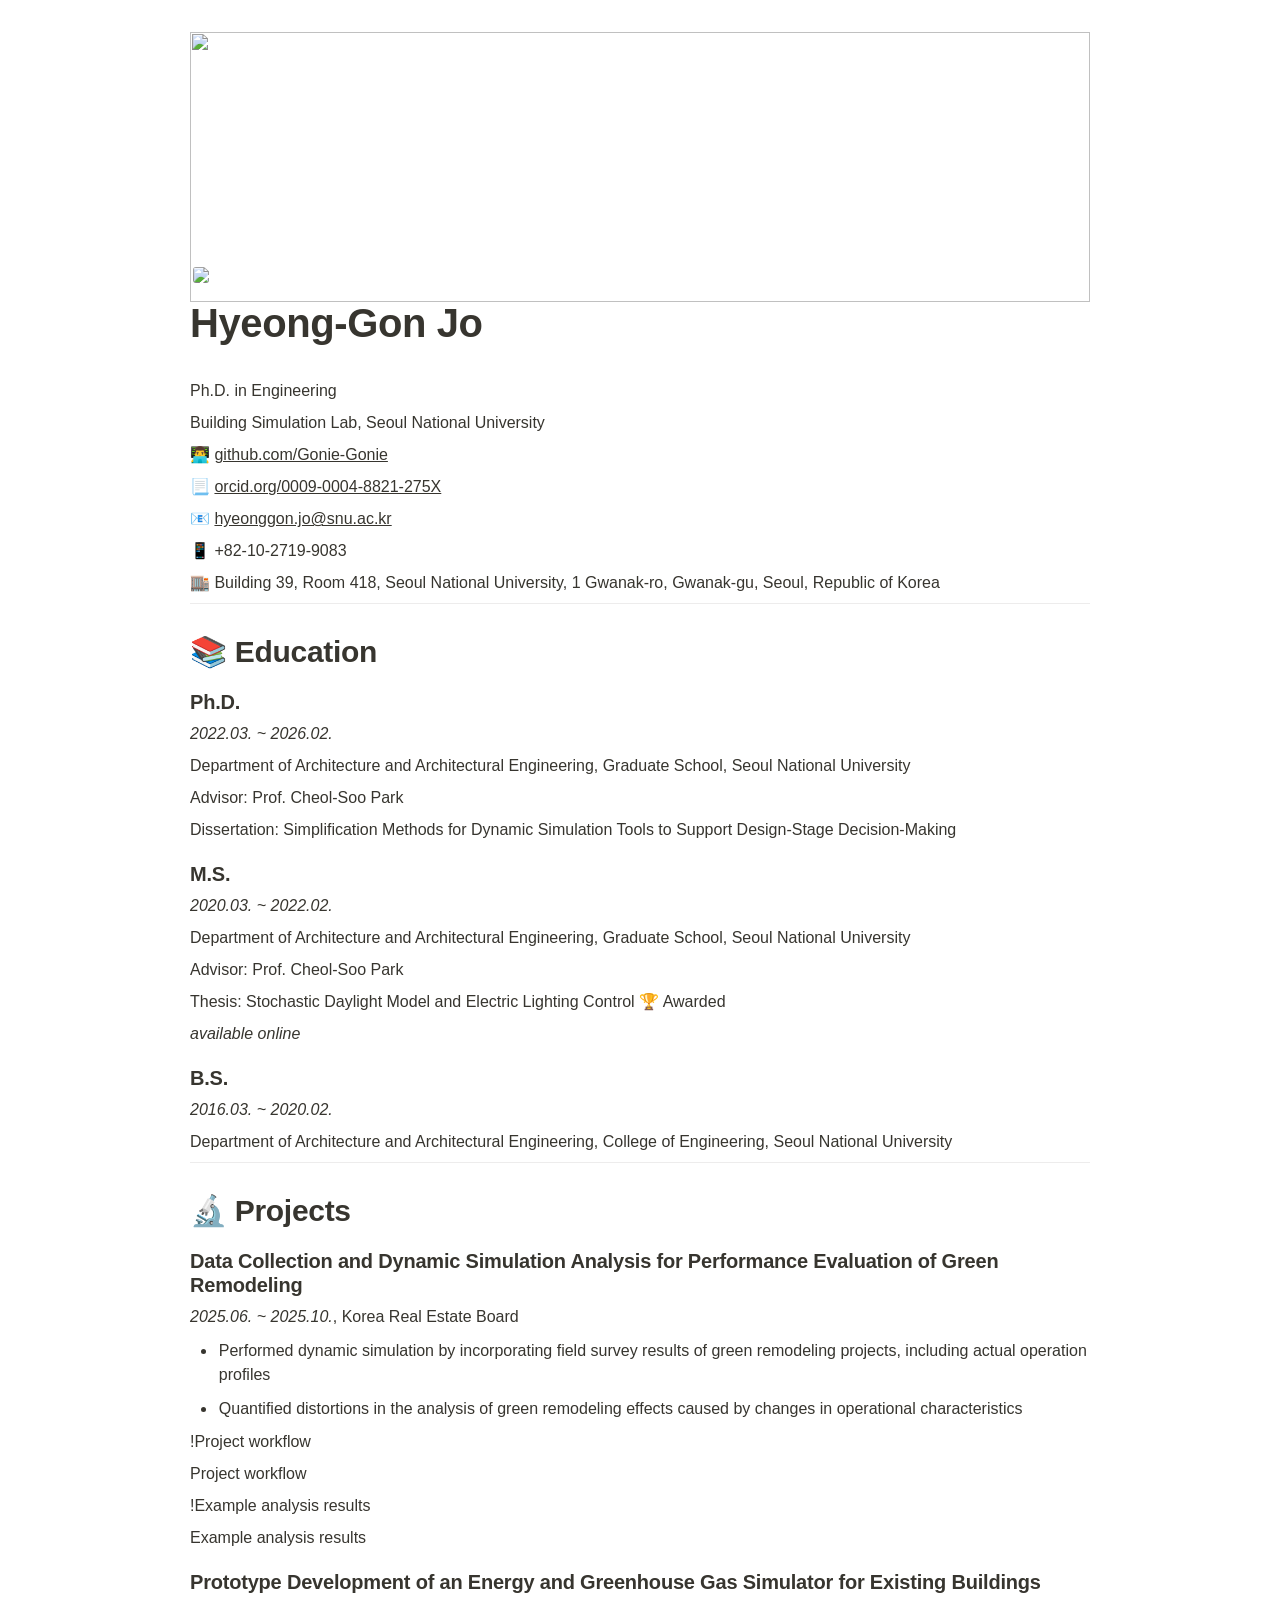
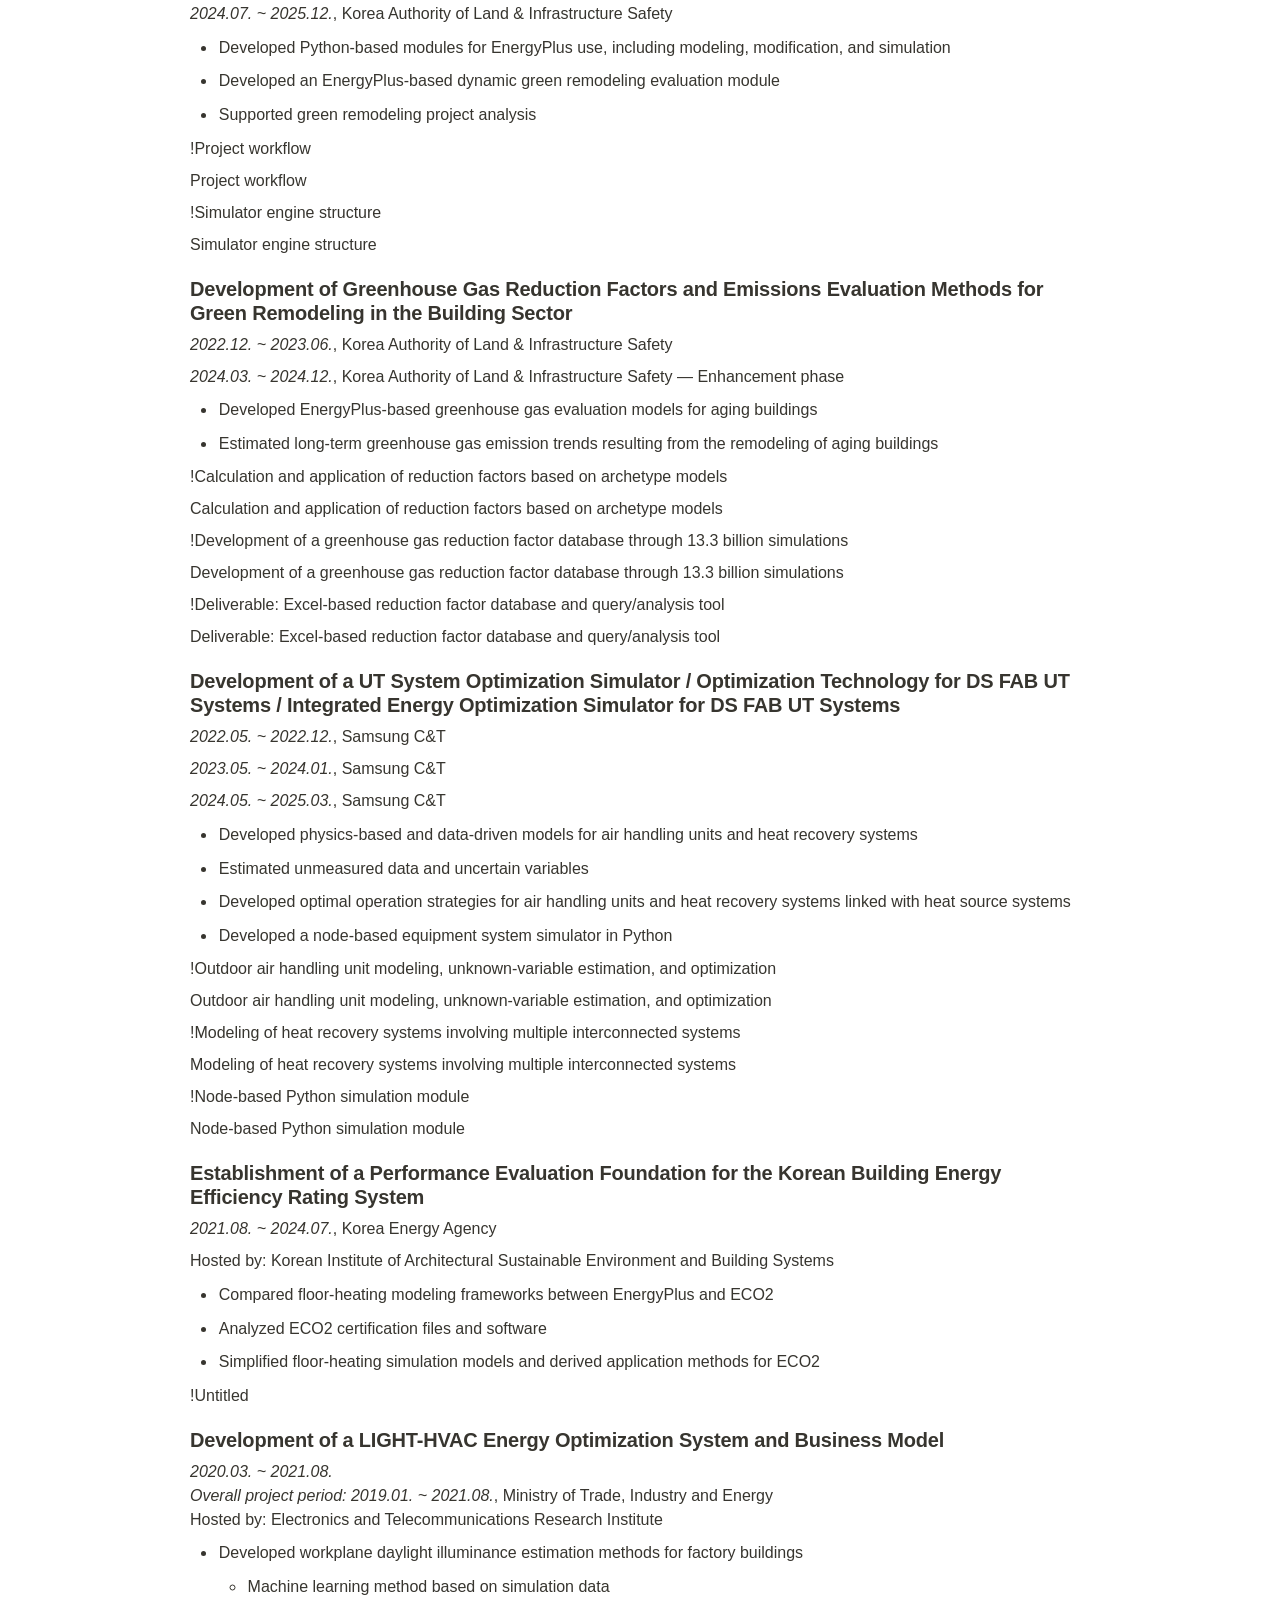
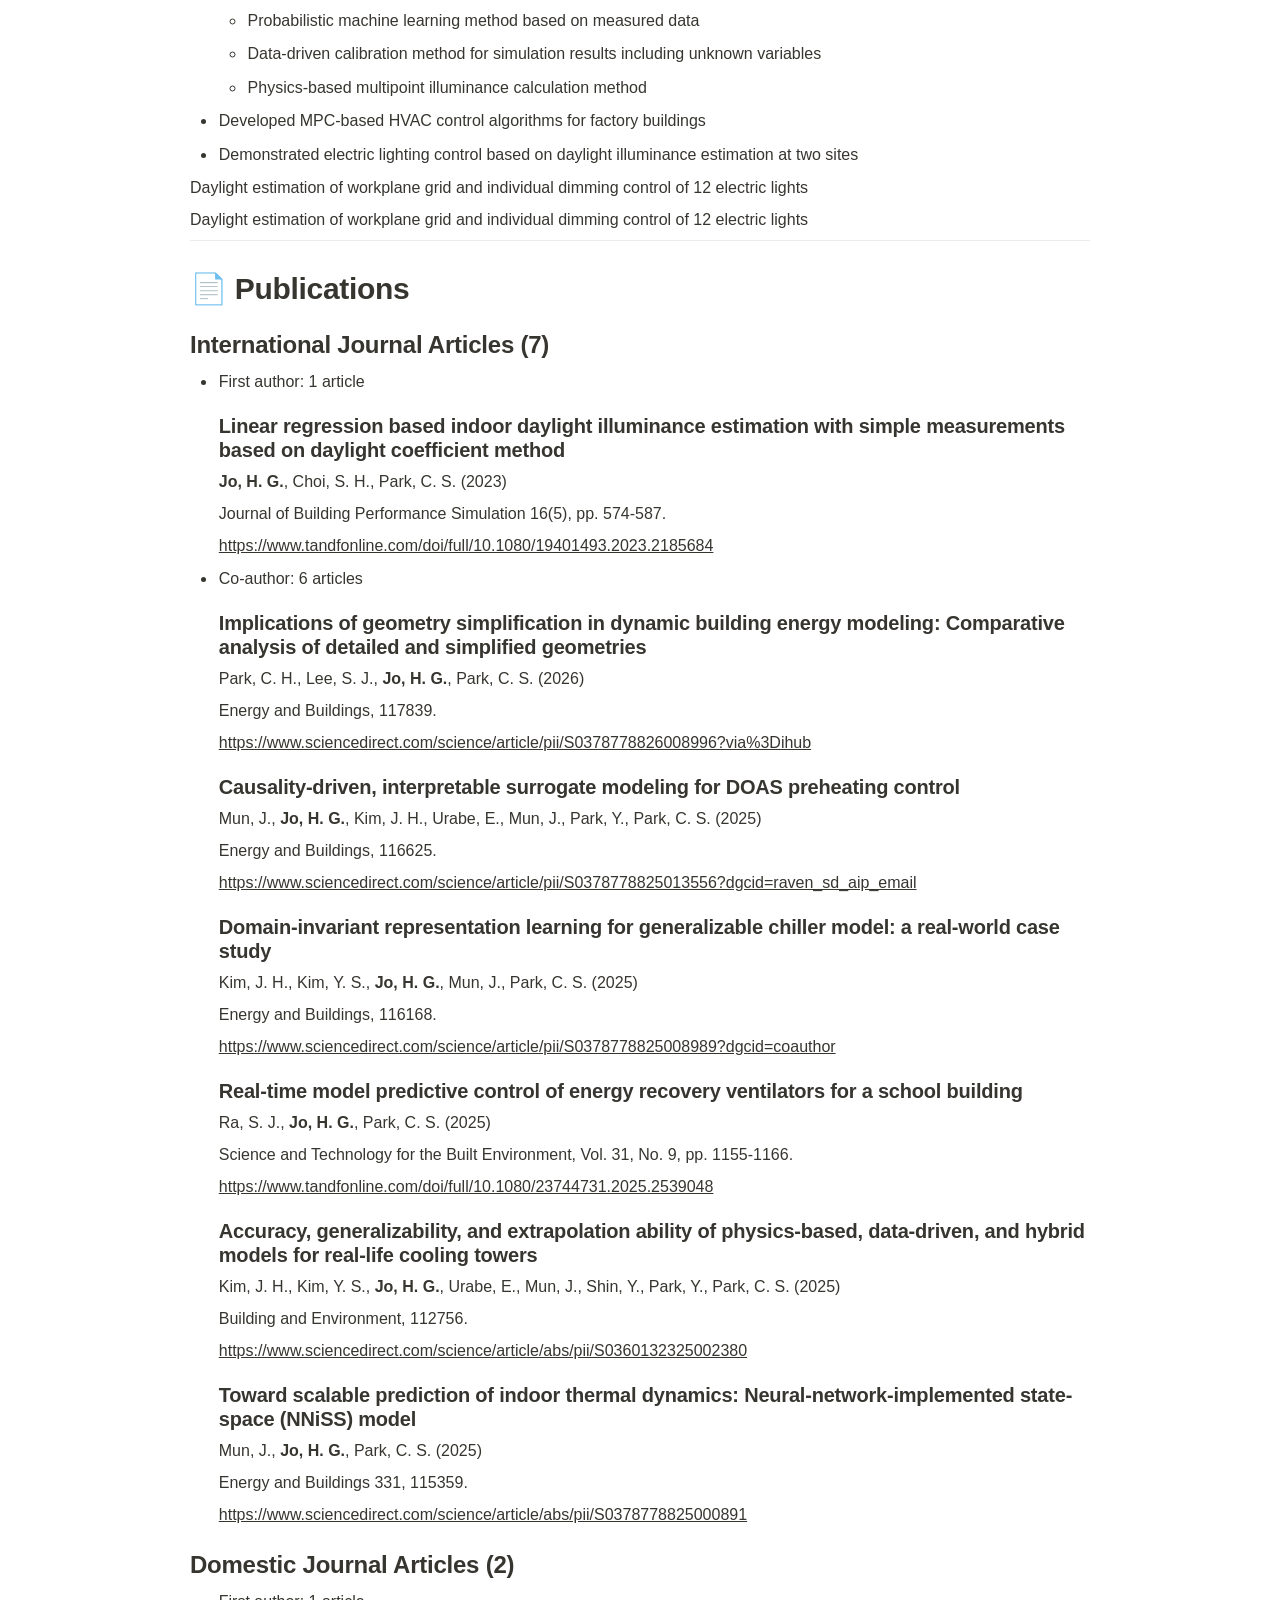
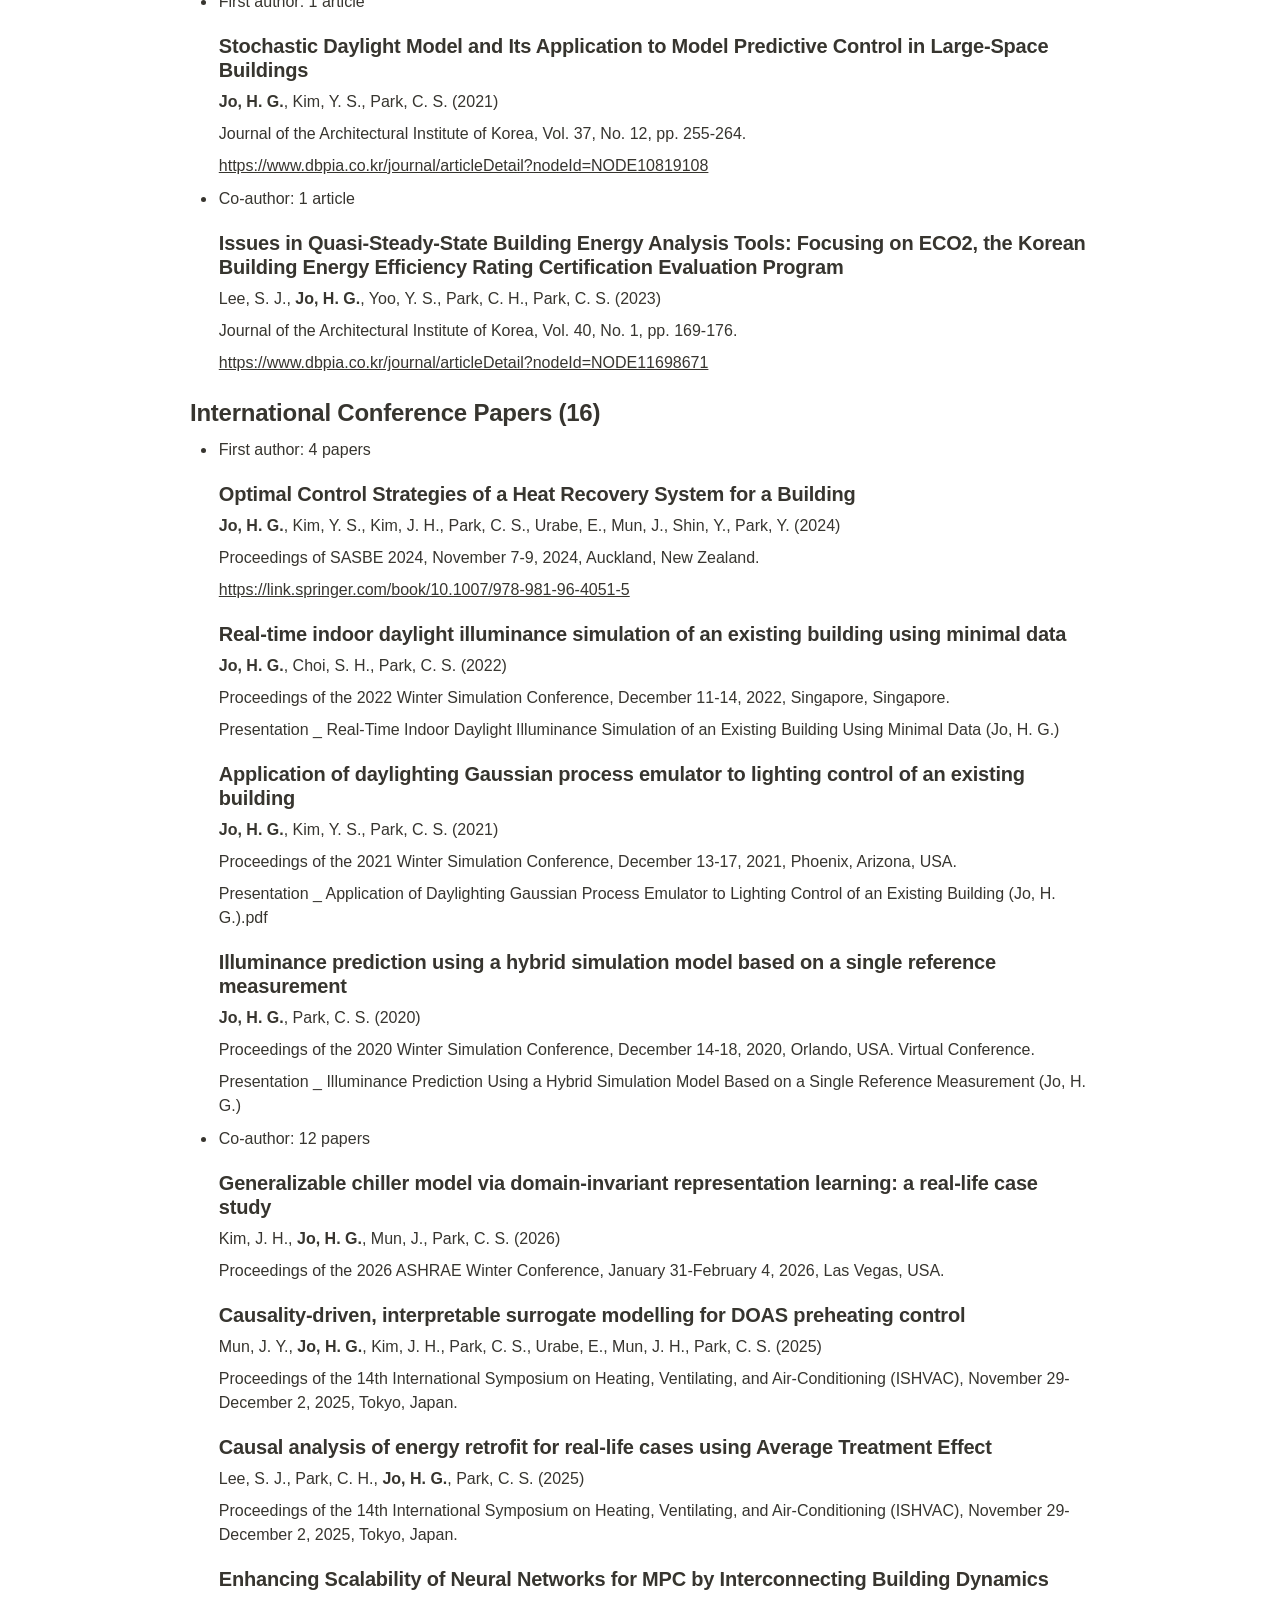
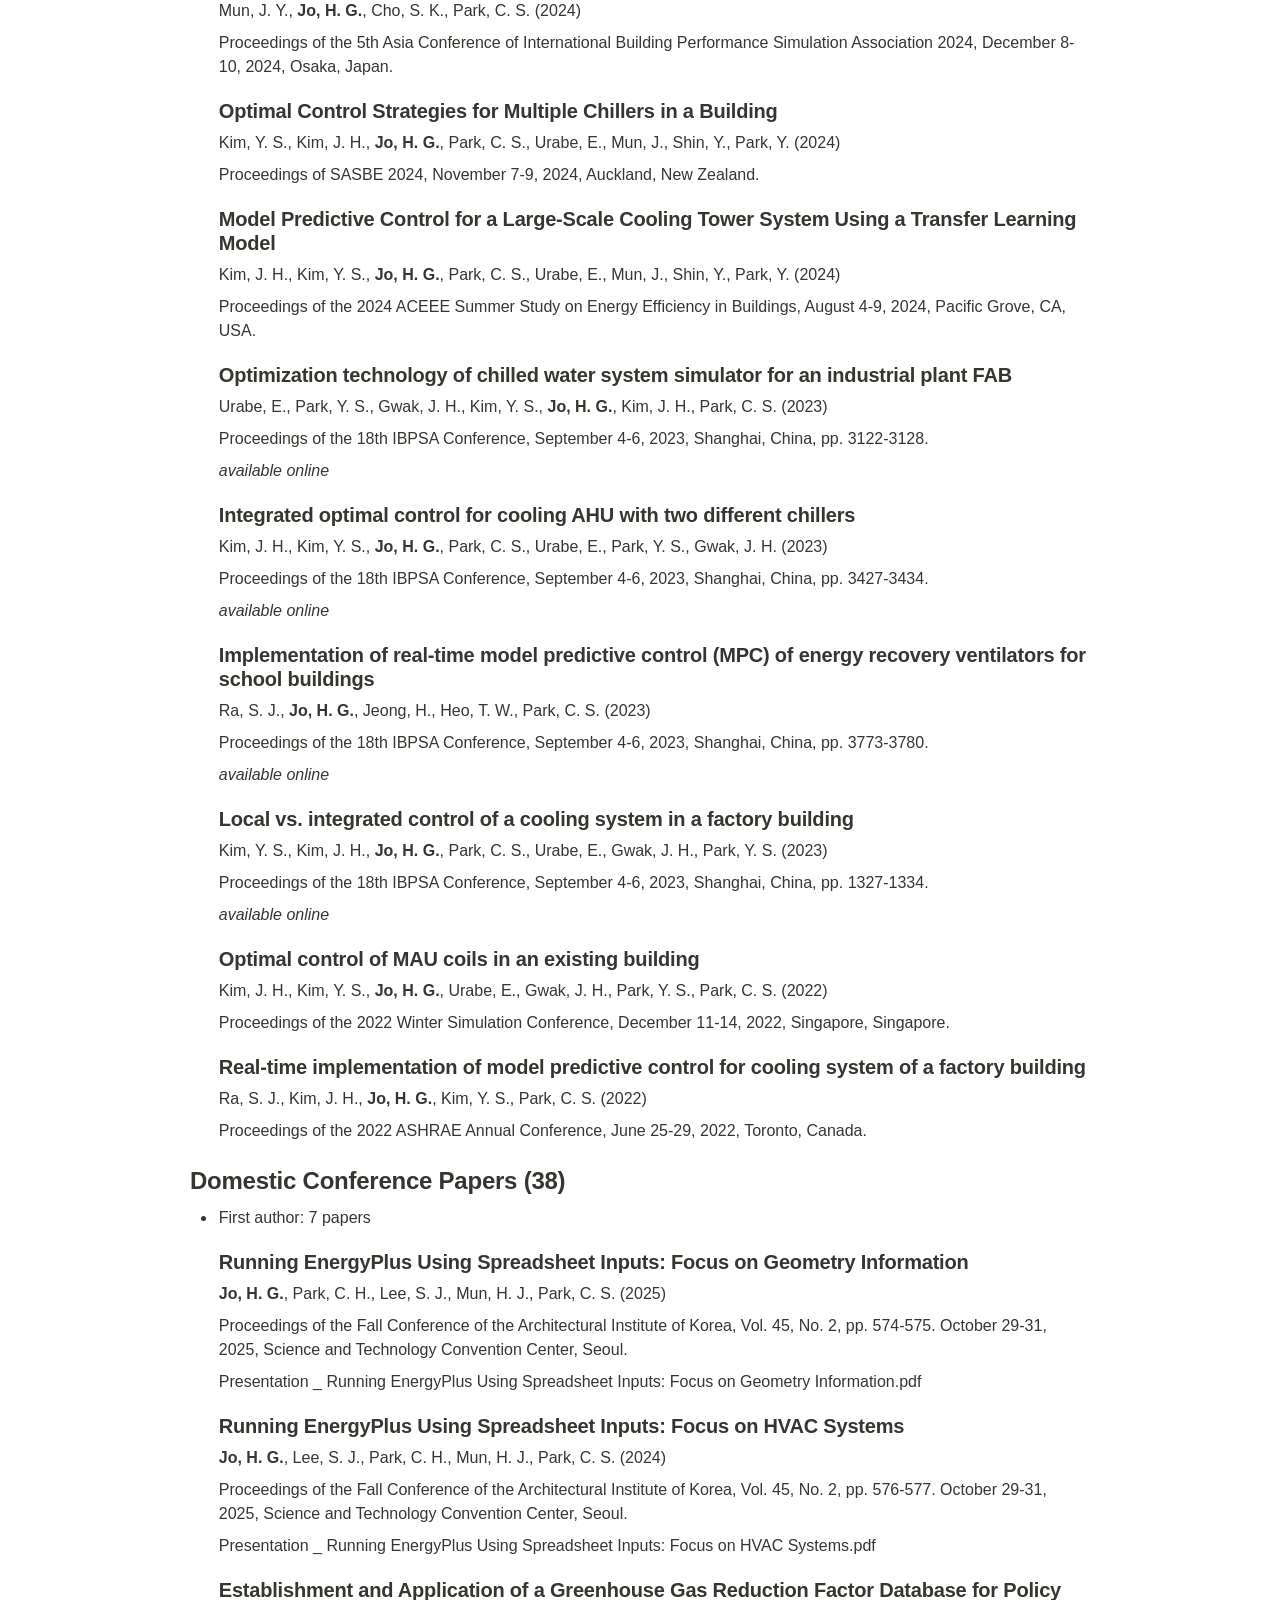
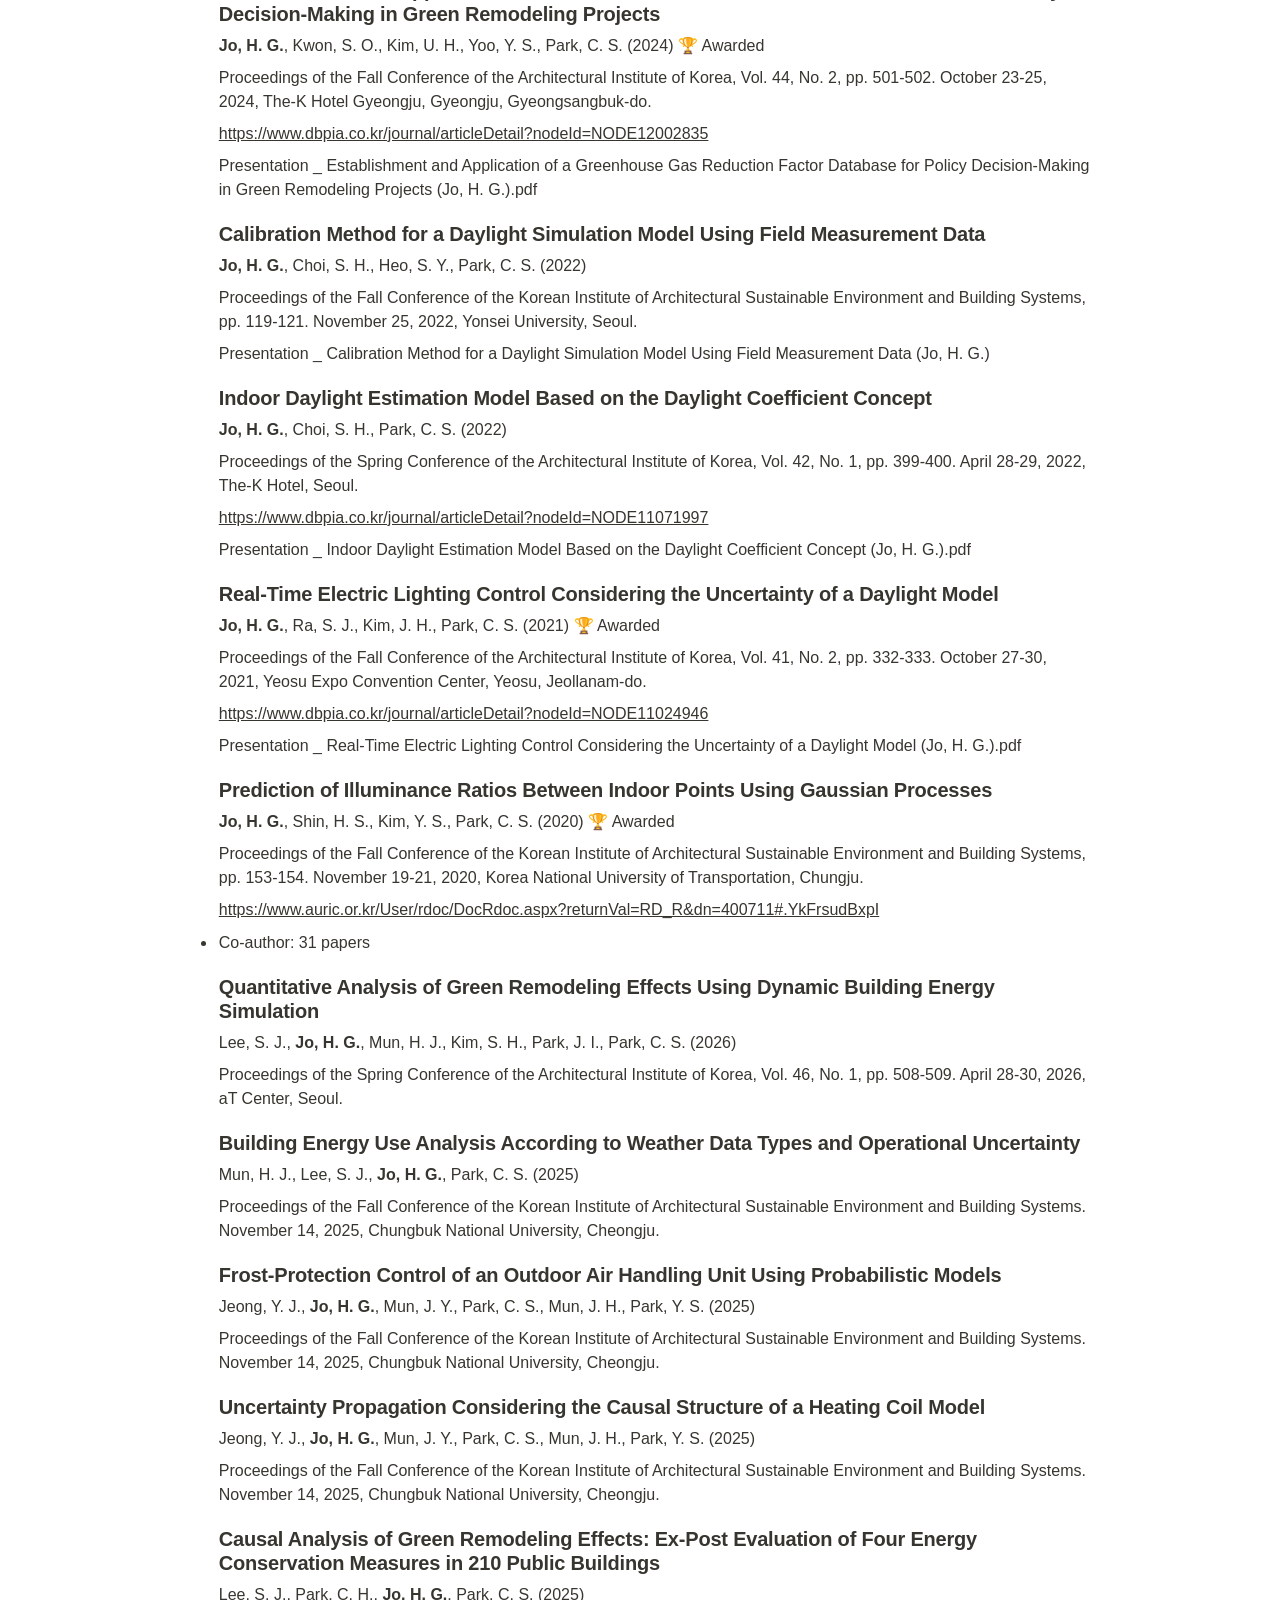
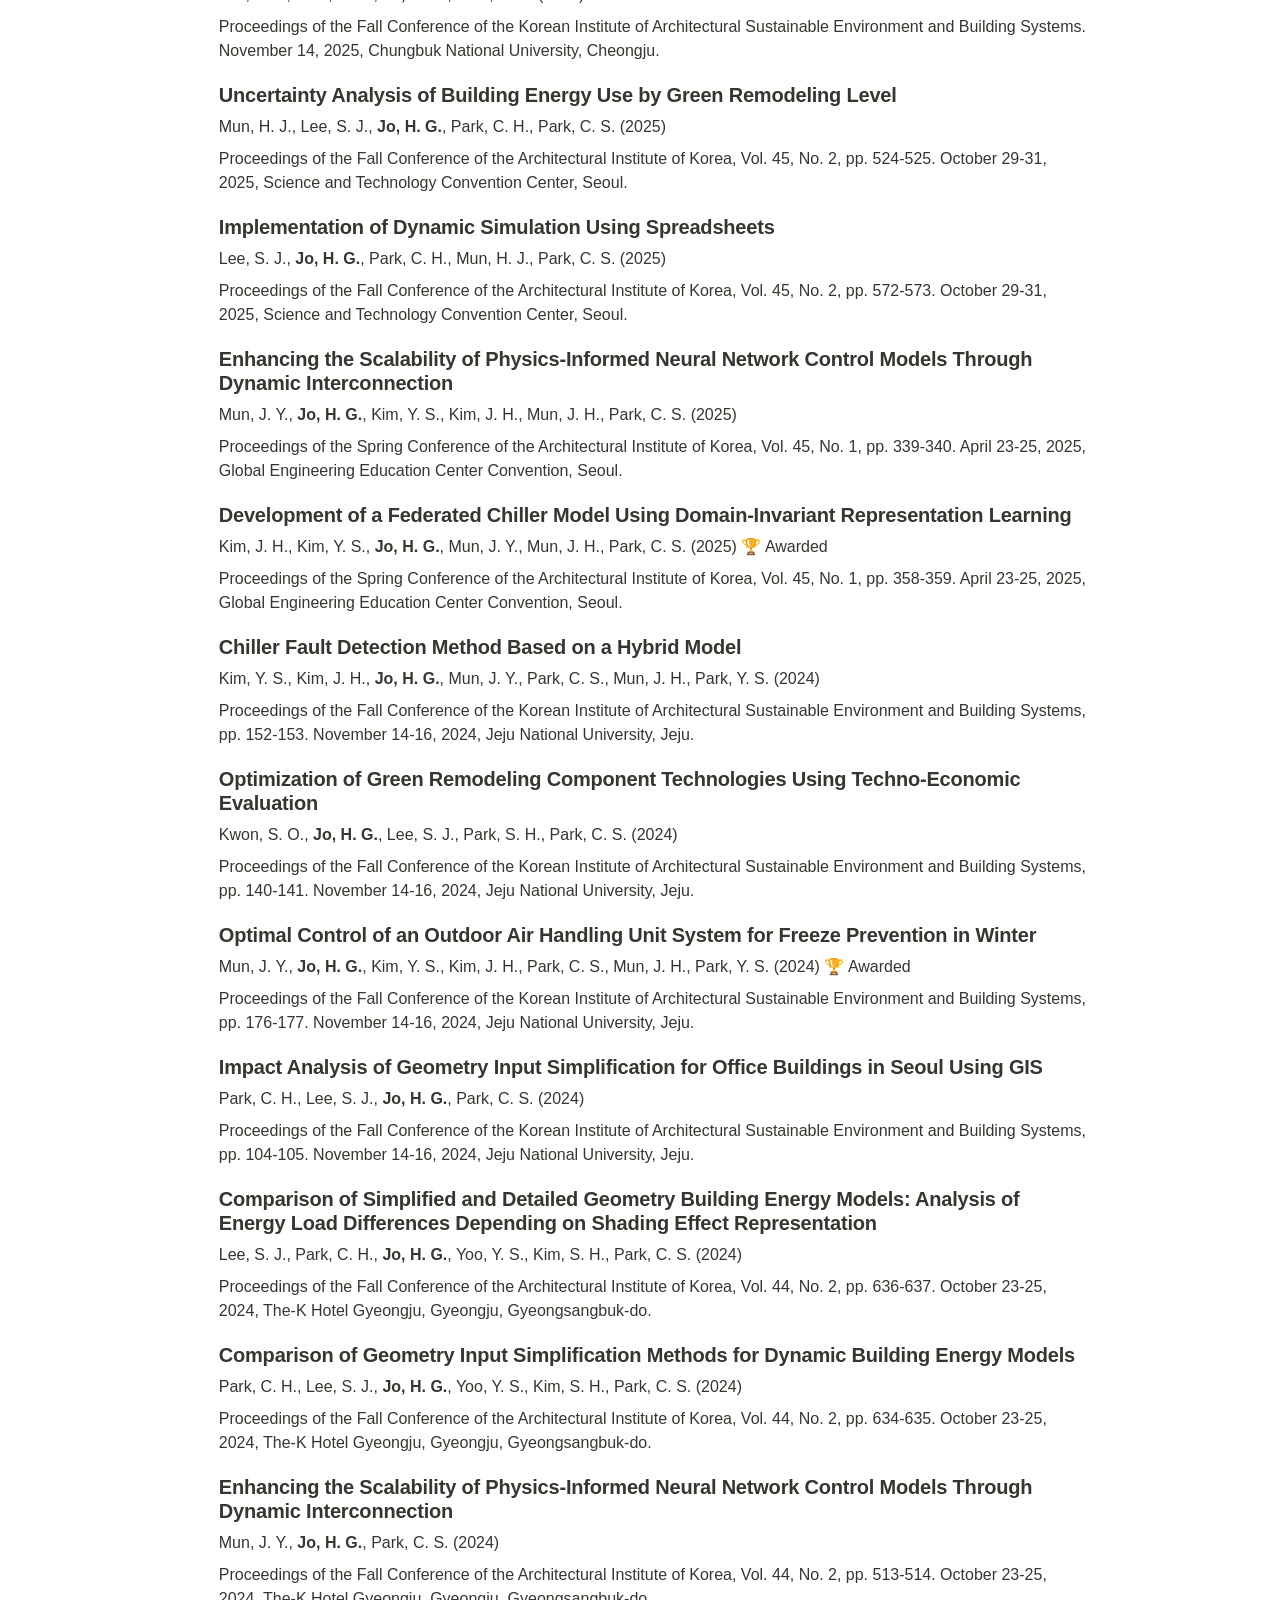
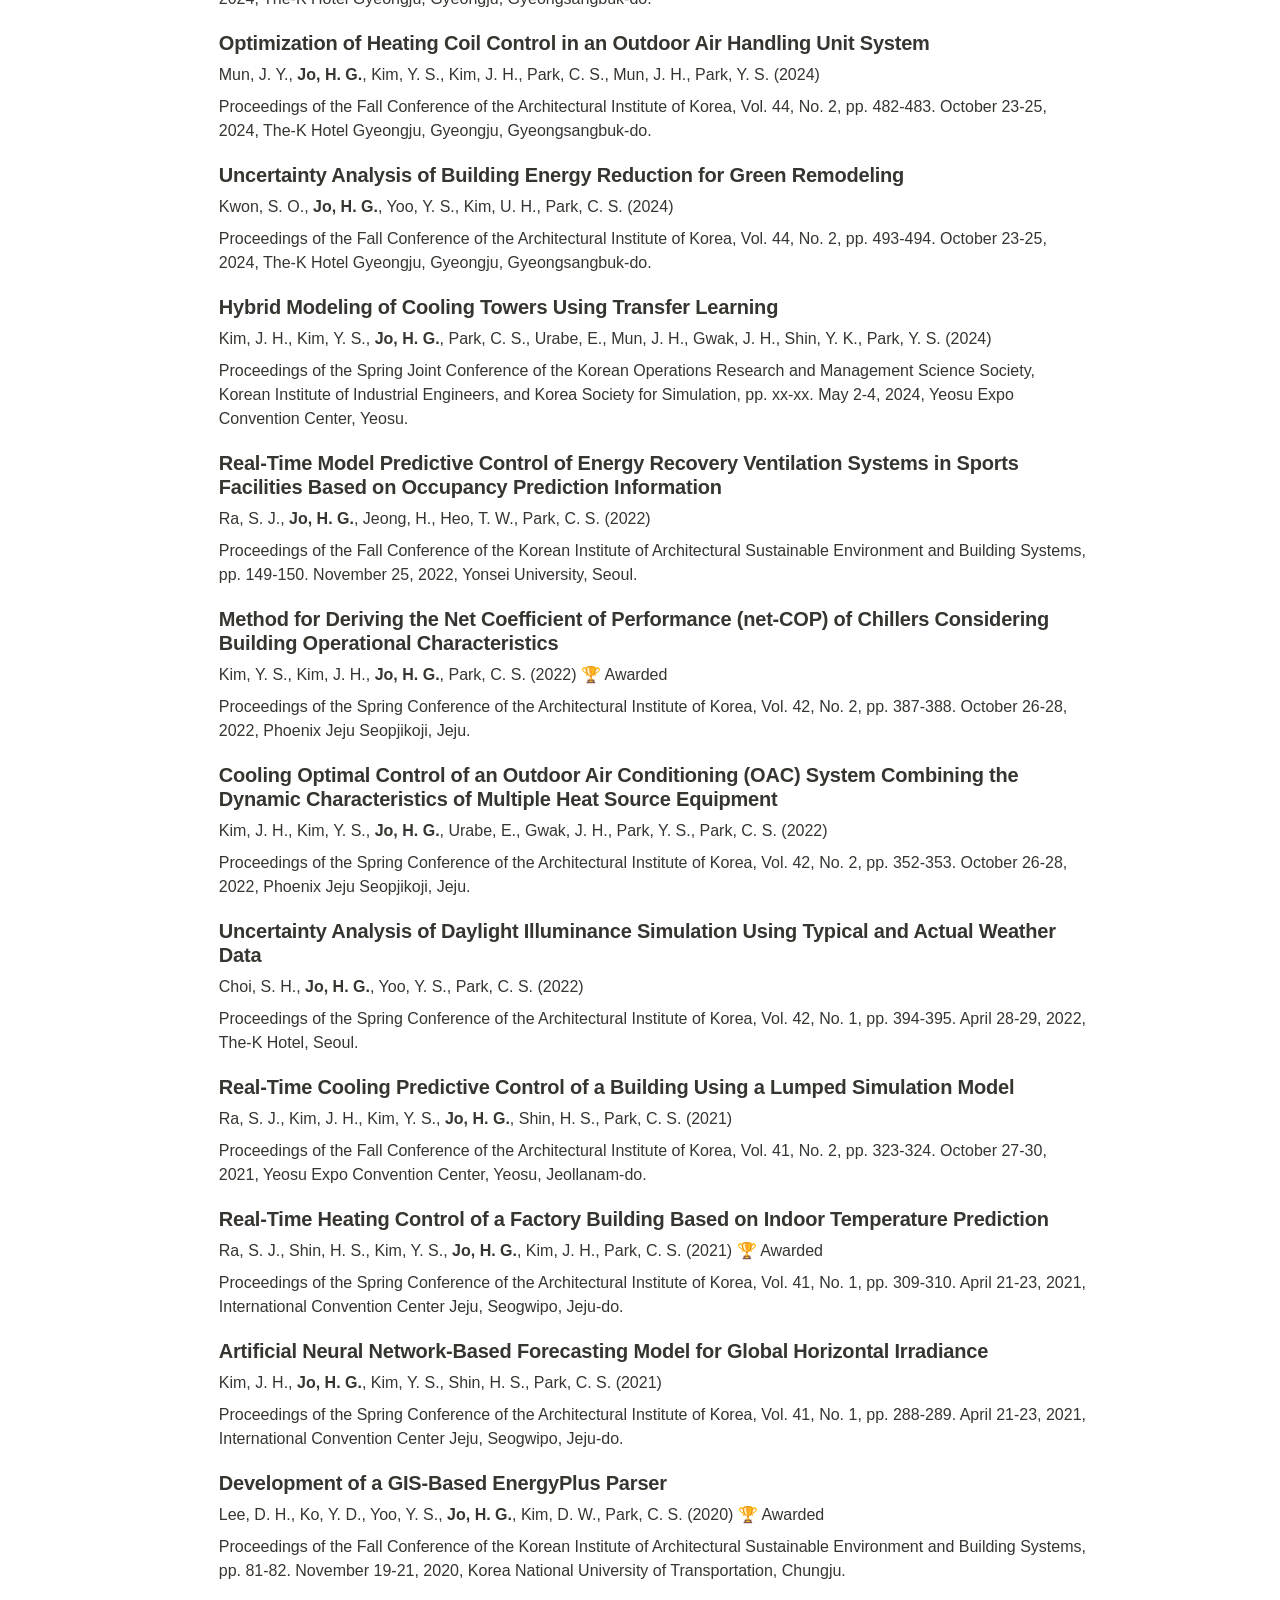
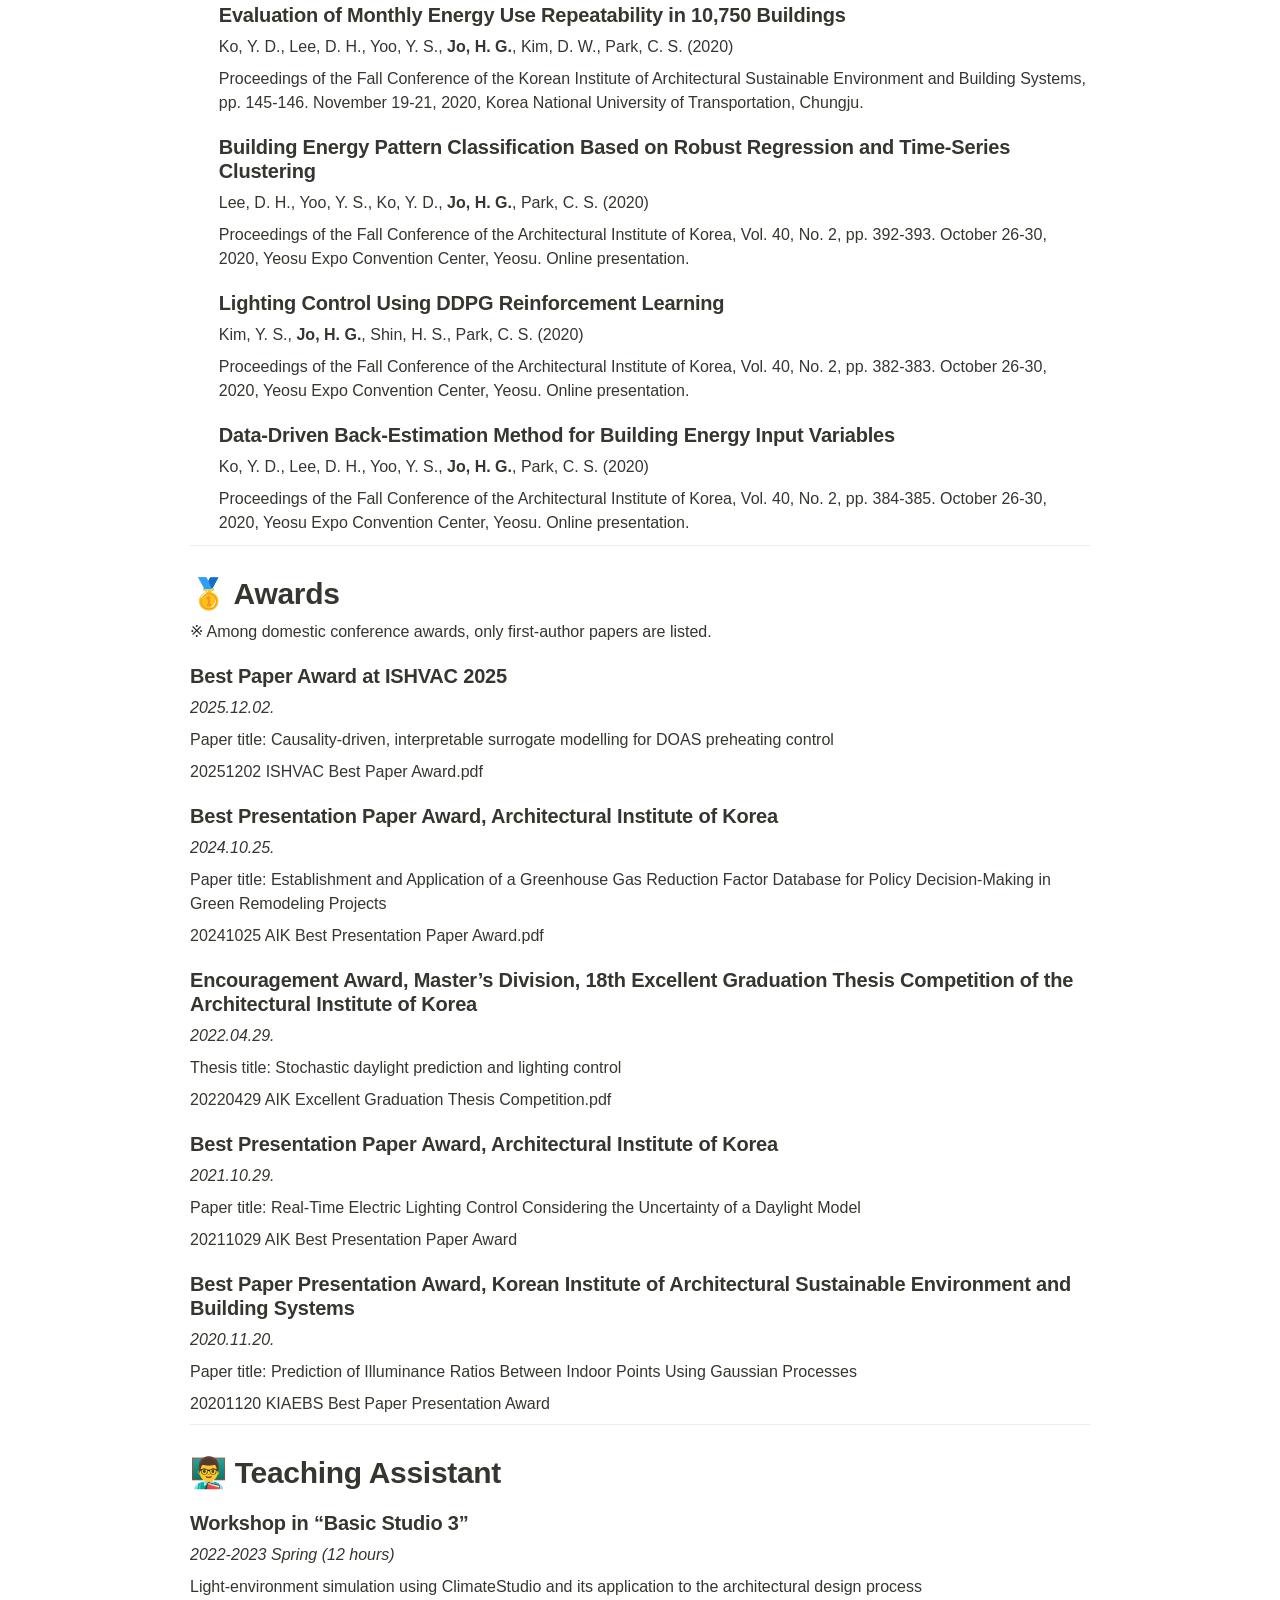
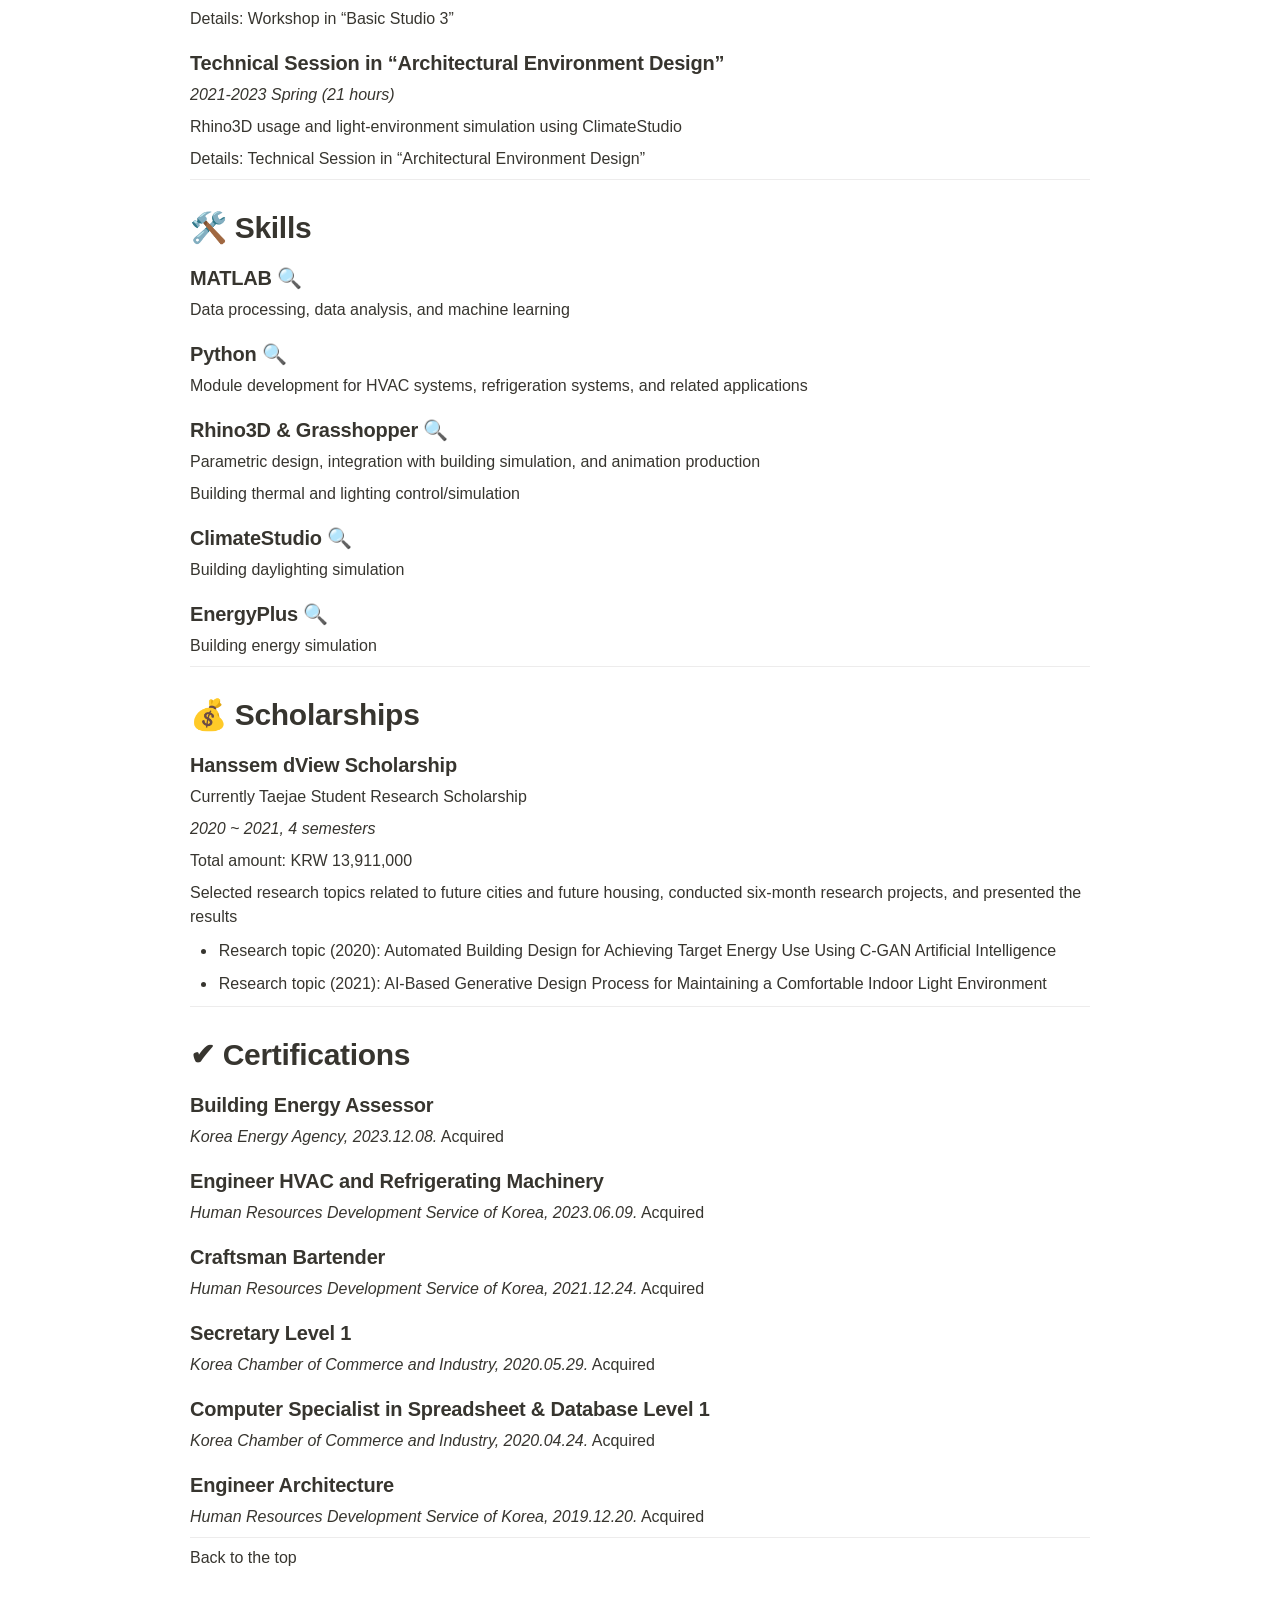
==== index.html @ a88cfe24 "first copy of the notion CV" ====
<html><head><meta http-equiv="Content-Type" content="text/html; charset=utf-8"/><title>Hyeong-Gon Jo</title><style>
/* cspell:disable-file */
/* webkit printing magic: print all background colors */
html {
	-webkit-print-color-adjust: exact;
}
* {
	box-sizing: border-box;
	-webkit-print-color-adjust: exact;
}

html,
body {
	margin: 0;
	padding: 0;
}
@media only screen {
	body {
		margin: 2em auto;
		max-width: 900px;
		color: rgb(55, 53, 47);
	}
}

body {
	line-height: 1.5;
	white-space: pre-wrap;
}

a,
a.visited {
	color: inherit;
	text-decoration: underline;
}

.pdf-relative-link-path {
	font-size: 80%;
	color: #444;
}

h1,
h2,
h3 {
	letter-spacing: -0.01em;
	line-height: 1.2;
	font-weight: 600;
	margin-bottom: 0;
}

/* Override strong tags inside headings to maintain consistent weight */
h1 strong,
h2 strong,
h3 strong {
	font-weight: 600;
}

.page-title {
	font-size: 2.5rem;
	font-weight: 700;
	margin-top: 0;
	margin-bottom: 0.75em;
}

h1 {
	font-size: 1.875rem;
	margin-top: 1.875rem;
}

h2 {
	font-size: 1.5rem;
	margin-top: 1.5rem;
}

h3 {
	font-size: 1.25rem;
	margin-top: 1.25rem;
}

.source {
	border: 1px solid #ddd;
	border-radius: 3px;
	padding: 1.5em;
	word-break: break-all;
}

.callout {
	border-radius: 10px;
	padding: 1rem;
}

/* For default-background callouts, render the border outline. */
.callout.block-color-default_background {
	border: 1px solid rgba(55, 53, 47, 0.09);
}

figure,
aside,
details {
	margin: 1.25em 0;
	page-break-inside: avoid;
}

figcaption {
	opacity: 0.5;
	font-size: 85%;
	margin-top: 0.5em;
}

mark {
	background-color: transparent;
}

.indented {
	padding-left: 1.5em;
}

hr {
	background: transparent;
	display: block;
	width: 100%;
	height: 1px;
	visibility: visible;
	border: none;
	border-bottom: 1px solid rgba(55, 53, 47, 0.09);
}

img {
	max-width: 100%;
}

@media only print {
	img {
		max-height: 100vh;
		object-fit: contain;
	}

	table.collection-content {
		width: 100%;
		table-layout: fixed;
	}

	table.collection-content th,
	table.collection-content td {
		overflow-wrap: anywhere;
	}

	table.collection-content td > .user,
	table.collection-content td > time {
		white-space: pre-wrap;
	}
}

@page {
	margin: 1in;
}

.collection-content-wrapper {
	overflow-x: auto;
}

@media only print {
	.collection-content-wrapper {
		overflow-x: visible;
	}
}

.collection-content {
	font-size: 0.875rem;
}

.collection-content td {
	white-space: pre-wrap;
	word-break: break-word;
}

.column-list {
	display: flex;
	gap: 46px;
}

.column {
	min-width: 0;
	overflow: hidden;
}

.column > *:first-child {
	margin-top: 0;
}

.table_of_contents-item {
	display: block;
	font-size: 0.875rem;
	line-height: 1.3;
	padding-inline: 0.125rem;
	padding-block: 0.375rem;
}

.table_of_contents-indent-1 {
	margin-left: 1.5rem;
}

.table_of_contents-indent-2 {
	margin-left: 3rem;
}

.table_of_contents-indent-3 {
	margin-left: 4.5rem;
}

.table_of_contents-link {
	text-decoration: none;
	opacity: 0.7;
	border-bottom: 1px solid rgba(55, 53, 47, 0.18);
}

table,
th,
td {
	border: 1px solid rgba(55, 53, 47, 0.09);
}

table {
	border-collapse: collapse;
	border-left: none;
	border-right: none;
}

th,
td {
	font-weight: normal;
	padding: 0.25em 0.5em;
	line-height: 1.5;
	min-height: 1.5em;
	text-align: left;
}

th {
	color: rgba(55, 53, 47, 0.6);
}

ol,
ul {
	margin: 0;
	margin-block-start: 0.6em;
	margin-block-end: 0.6em;
}

li > ol:first-child,
li > ul:first-child {
	margin-block-start: 0.6em;
}

ul > li {
	list-style: disc;
}

ul.to-do-list {
	padding-inline-start: 0;
}

ul.to-do-list > li {
	list-style: none;
}

.to-do-children-checked {
	text-decoration: line-through;
	opacity: 0.375;
}

ul.toggle > li {
	list-style: none;
}

ul {
	padding-inline-start: 1.7em;
}

ul > li {
	padding-left: 0.1em;
}

ol {
	padding-inline-start: 1.6em;
}

ol.numbered-list.numbered-list-digits-2 {
	padding-inline-start: 2em;
}

ol.numbered-list.numbered-list-digits-3plus {
	padding-inline-start: 2.4em;
}

ol > li {
	padding-left: 0.2em;
}

.mono ol {
	padding-inline-start: 2em;
}

.mono ol > li {
	text-indent: -0.4em;
}

.toggle {
	padding-inline-start: 0em;
	list-style-type: none;
}

/* Indent toggle children */
.toggle > li > details {
	padding-left: 1.7em;
}

.toggle > li > details > summary {
	margin-left: -1.1em;
}

.selected-value {
	display: inline-block;
	padding: 0 0.5em;
	background: rgba(206, 205, 202, 0.5);
	border-radius: 3px;
	margin-right: 0.5em;
	margin-top: 0.3em;
	margin-bottom: 0.3em;
	white-space: nowrap;
}

.collection-title {
	display: inline-block;
	margin-right: 1em;
}

.page-description {
	margin-bottom: 2em;
}

.simple-table {
	margin-top: 1em;
	font-size: 0.875rem;
	empty-cells: show;
}
.simple-table td {
	height: 29px;
	min-width: 120px;
}

.simple-table th {
	height: 29px;
	min-width: 120px;
}

.simple-table-header-color {
	background: rgb(247, 246, 243);
	color: black;
}
.simple-table-header {
	font-weight: 500;
}

time {
	opacity: 0.5;
}

.icon {
	display: inline-flex;
	align-items: center;
	justify-content: center;
	max-width: 1.2em;
	max-height: 1.2em;
	text-decoration: none;
	vertical-align: text-bottom;
	margin-right: 0.5em;
}

/*
 * Render emoji icons using a ::before pseudo-element to keep the glyph
 * out of the DOM textContent traversal. This avoids double-rendering icons
 * in callouts and page titles.
 * NOTE(slim/html-export-pseudo-icons): I can't tagref this because it will
 * flag as a duplicate tag after codegen.
 */
.icon[data-emoji]::before {
	content: attr(data-emoji);
}

img.icon {
	border-radius: 3px;
}

.callout img.notion-static-icon {
	width: 1em;
	height: 1em;
}

.callout p {
	margin: 0;
}

.callout h1,
.callout h2,
.callout h3 {
	margin: 0 0 0.6rem;
}

.user-icon {
	width: 1.5em;
	height: 1.5em;
	border-radius: 100%;
	margin-right: 0.5rem;
}

.user-icon-inner {
	font-size: 0.8em;
}

.text-icon {
	border: 1px solid #000;
	text-align: center;
}

.page-cover-image {
	display: block;
	object-fit: cover;
	width: 100%;
	max-height: 30vh;
}

.page-header-icon {
	font-size: 3rem;
	margin-bottom: 1rem;
}

.page-header-icon-with-cover {
	margin-top: -0.72em;
	margin-left: 0.07em;
}

.page-header-icon img {
	border-radius: 3px;
}

.link-to-page {
	margin: 1em 0;
	padding: 0;
	border: none;
	font-weight: 500;
}

p > .user {
	opacity: 0.5;
}

td > .user,
td > time {
	white-space: nowrap;
}

input[type="checkbox"] {
	margin-right: 0.4em;
	vertical-align: middle;
}

p {
	margin-top: 0.5em;
	margin-bottom: 0.5em;
}

.image {
	border: none;
	margin: 1.5em 0;
	padding: 0;
	border-radius: 0;
	text-align: center;
}

.code,
code {
	background: rgba(135, 131, 120, 0.15);
	border-radius: 3px;
	padding: 0.2em 0.4em;
	border-radius: 3px;
	font-size: 85%;
	tab-size: 2;
}

code {
	color: #eb5757;
}

.code {
	padding: 1.5em 1em;
}

.code-wrap {
	white-space: pre-wrap;
	word-break: break-all;
}

.code > code {
	background: none;
	padding: 0;
	font-size: 100%;
	color: inherit;
}

blockquote {
	font-size: 1em;
	margin: 1em 0;
	padding-left: 1em;
	border-left: 3px solid rgb(55, 53, 47);
}

blockquote.quote-large {
	font-size: 1.25em;
}

.bookmark {
	text-decoration: none;
	max-height: 8em;
	padding: 0;
	display: flex;
	width: 100%;
	align-items: stretch;
}

.bookmark-title {
	font-size: 0.85em;
	overflow: hidden;
	text-overflow: ellipsis;
	height: 1.75em;
	white-space: nowrap;
}

.bookmark-text {
	display: flex;
	flex-direction: column;
}

.bookmark-info {
	flex: 4 1 180px;
	padding: 12px 14px 14px;
	display: flex;
	flex-direction: column;
	justify-content: space-between;
}

.bookmark-image {
	width: 33%;
	flex: 1 1 180px;
	display: block;
	position: relative;
	object-fit: cover;
	border-radius: 1px;
}

.bookmark-description {
	color: rgba(55, 53, 47, 0.6);
	font-size: 0.75em;
	overflow: hidden;
	max-height: 4.5em;
	word-break: break-word;
}

.bookmark-href {
	font-size: 0.75em;
	margin-top: 0.25em;
}

.tab {
	margin: 1.25em 0;
	padding-inline: 1rem;
	border: 1px solid rgba(55, 53, 47, 0.09);
}

.sans { font-family: ui-sans-serif, -apple-system, BlinkMacSystemFont, "Segoe UI Variable Display", "Segoe UI", Helvetica, "Apple Color Emoji", "Noto Sans Arabic", "Noto Sans Hebrew", Arial, sans-serif, "Segoe UI Emoji", "Segoe UI Symbol"; }
.code { font-family: "SFMono-Regular", Menlo, Consolas, "PT Mono", "Liberation Mono", Courier, monospace; }
.serif { font-family: Lyon-Text, Georgia, ui-serif, serif; }
.mono { font-family: iawriter-mono, Nitti, Menlo, Courier, monospace; }
.pdf .sans { font-family: Inter, ui-sans-serif, -apple-system, BlinkMacSystemFont, "Segoe UI Variable Display", "Segoe UI", Helvetica, "Apple Color Emoji", "Noto Sans Arabic", "Noto Sans Hebrew", Arial, sans-serif, "Segoe UI Emoji", "Segoe UI Symbol", 'Twemoji', 'Noto Color Emoji', 'Noto Sans CJK JP'; }
.pdf:lang(zh-CN) .sans { font-family: Inter, ui-sans-serif, -apple-system, BlinkMacSystemFont, "Segoe UI Variable Display", "Segoe UI", Helvetica, "Apple Color Emoji", "Noto Sans Arabic", "Noto Sans Hebrew", Arial, sans-serif, "Segoe UI Emoji", "Segoe UI Symbol", 'Twemoji', 'Noto Color Emoji', 'Noto Sans CJK SC'; }
.pdf:lang(zh-TW) .sans { font-family: Inter, ui-sans-serif, -apple-system, BlinkMacSystemFont, "Segoe UI Variable Display", "Segoe UI", Helvetica, "Apple Color Emoji", "Noto Sans Arabic", "Noto Sans Hebrew", Arial, sans-serif, "Segoe UI Emoji", "Segoe UI Symbol", 'Twemoji', 'Noto Color Emoji', 'Noto Sans CJK TC'; }
.pdf:lang(ko-KR) .sans { font-family: Inter, ui-sans-serif, -apple-system, BlinkMacSystemFont, "Segoe UI Variable Display", "Segoe UI", Helvetica, "Apple Color Emoji", "Noto Sans Arabic", "Noto Sans Hebrew", Arial, sans-serif, "Segoe UI Emoji", "Segoe UI Symbol", 'Twemoji', 'Noto Color Emoji', 'Noto Sans CJK KR'; }
.pdf .code { font-family: Source Code Pro, "SFMono-Regular", Menlo, Consolas, "PT Mono", "Liberation Mono", Courier, monospace, 'Twemoji', 'Noto Color Emoji', 'Noto Sans Mono CJK JP'; }
.pdf:lang(zh-CN) .code { font-family: Source Code Pro, "SFMono-Regular", Menlo, Consolas, "PT Mono", "Liberation Mono", Courier, monospace, 'Twemoji', 'Noto Color Emoji', 'Noto Sans Mono CJK SC'; }
.pdf:lang(zh-TW) .code { font-family: Source Code Pro, "SFMono-Regular", Menlo, Consolas, "PT Mono", "Liberation Mono", Courier, monospace, 'Twemoji', 'Noto Color Emoji', 'Noto Sans Mono CJK TC'; }
.pdf:lang(ko-KR) .code { font-family: Source Code Pro, "SFMono-Regular", Menlo, Consolas, "PT Mono", "Liberation Mono", Courier, monospace, 'Twemoji', 'Noto Color Emoji', 'Noto Sans Mono CJK KR'; }
.pdf .serif { font-family: PT Serif, Lyon-Text, Georgia, ui-serif, serif, 'Twemoji', 'Noto Color Emoji', 'Noto Serif CJK JP'; }
.pdf:lang(zh-CN) .serif { font-family: PT Serif, Lyon-Text, Georgia, ui-serif, serif, 'Twemoji', 'Noto Color Emoji', 'Noto Serif CJK SC'; }
.pdf:lang(zh-TW) .serif { font-family: PT Serif, Lyon-Text, Georgia, ui-serif, serif, 'Twemoji', 'Noto Color Emoji', 'Noto Serif CJK TC'; }
.pdf:lang(ko-KR) .serif { font-family: PT Serif, Lyon-Text, Georgia, ui-serif, serif, 'Twemoji', 'Noto Color Emoji', 'Noto Serif CJK KR'; }
.pdf .mono { font-family: PT Mono, iawriter-mono, Nitti, Menlo, Courier, monospace, 'Twemoji', 'Noto Color Emoji', 'Noto Sans Mono CJK JP'; }
.pdf:lang(zh-CN) .mono { font-family: PT Mono, iawriter-mono, Nitti, Menlo, Courier, monospace, 'Twemoji', 'Noto Color Emoji', 'Noto Sans Mono CJK SC'; }
.pdf:lang(zh-TW) .mono { font-family: PT Mono, iawriter-mono, Nitti, Menlo, Courier, monospace, 'Twemoji', 'Noto Color Emoji', 'Noto Sans Mono CJK TC'; }
.pdf:lang(ko-KR) .mono { font-family: PT Mono, iawriter-mono, Nitti, Menlo, Courier, monospace, 'Twemoji', 'Noto Color Emoji', 'Noto Sans Mono CJK KR'; }
.highlight-default {
	color: rgba(44, 44, 43, 1);
}
.highlight-gray {
	color: rgba(125, 122, 117, 1);
	fill: rgba(125, 122, 117, 1);
}
.highlight-brown {
	color: rgba(159, 118, 90, 1);
	fill: rgba(159, 118, 90, 1);
}
.highlight-orange {
	color: rgba(210, 123, 45, 1);
	fill: rgba(210, 123, 45, 1);
}
.highlight-yellow {
	color: rgba(203, 148, 52, 1);
	fill: rgba(203, 148, 52, 1);
}
.highlight-teal {
	color: rgba(80, 148, 110, 1);
	fill: rgba(80, 148, 110, 1);
}
.highlight-blue {
	color: rgba(56, 125, 201, 1);
	fill: rgba(56, 125, 201, 1);
}
.highlight-purple {
	color: rgba(154, 107, 180, 1);
	fill: rgba(154, 107, 180, 1);
}
.highlight-pink {
	color: rgba(193, 76, 138, 1);
	fill: rgba(193, 76, 138, 1);
}
.highlight-red {
	color: rgba(207, 81, 72, 1);
	fill: rgba(207, 81, 72, 1);
}
.highlight-default_background {
	color: rgba(44, 44, 43, 1);
}
.highlight-gray_background {
	background: rgba(42, 28, 0, 0.07);
}
.highlight-brown_background {
	background: rgba(139, 46, 0, 0.086);
}
.highlight-orange_background {
	background: rgba(224, 101, 1, 0.129);
}
.highlight-yellow_background {
	background: rgba(211, 168, 0, 0.137);
}
.highlight-teal_background {
	background: rgba(0, 100, 45, 0.09);
}
.highlight-blue_background {
	background: rgba(0, 124, 215, 0.094);
}
.highlight-purple_background {
	background: rgba(102, 0, 178, 0.078);
}
.highlight-pink_background {
	background: rgba(197, 0, 93, 0.086);
}
.highlight-red_background {
	background: rgba(223, 22, 0, 0.094);
}
.block-color-default {
	color: inherit;
	fill: inherit;
}
.block-color-gray {
	color: rgba(125, 122, 117, 1);
	fill: rgba(125, 122, 117, 1);
}
.block-color-brown {
	color: rgba(159, 118, 90, 1);
	fill: rgba(159, 118, 90, 1);
}
.block-color-orange {
	color: rgba(210, 123, 45, 1);
	fill: rgba(210, 123, 45, 1);
}
.block-color-yellow {
	color: rgba(203, 148, 52, 1);
	fill: rgba(203, 148, 52, 1);
}
.block-color-teal {
	color: rgba(80, 148, 110, 1);
	fill: rgba(80, 148, 110, 1);
}
.block-color-blue {
	color: rgba(56, 125, 201, 1);
	fill: rgba(56, 125, 201, 1);
}
.block-color-purple {
	color: rgba(154, 107, 180, 1);
	fill: rgba(154, 107, 180, 1);
}
.block-color-pink {
	color: rgba(193, 76, 138, 1);
	fill: rgba(193, 76, 138, 1);
}
.block-color-red {
	color: rgba(207, 81, 72, 1);
	fill: rgba(207, 81, 72, 1);
}
.block-color-default_background {
	color: inherit;
	fill: inherit;
}
.block-color-gray_background {
	background: rgba(240, 239, 237, 1);
}
.block-color-brown_background {
	background: rgba(245, 237, 233, 1);
}
.block-color-orange_background {
	background: rgba(251, 235, 222, 1);
}
.block-color-yellow_background {
	background: rgba(249, 243, 220, 1);
}
.block-color-teal_background {
	background: rgba(232, 241, 236, 1);
}
.block-color-blue_background {
	background: rgba(229, 242, 252, 1);
}
.block-color-purple_background {
	background: rgba(243, 235, 249, 1);
}
.block-color-pink_background {
	background: rgba(250, 233, 241, 1);
}
.block-color-red_background {
	background: rgba(252, 233, 231, 1);
}
.select-value-color-default { background-color: rgba(42, 28, 0, 0.07); }
.select-value-color-gray { background-color: rgba(28, 19, 1, 0.11); }
.select-value-color-brown { background-color: rgba(127, 51, 0, 0.156); }
.select-value-color-orange { background-color: rgba(196, 88, 0, 0.203); }
.select-value-color-yellow { background-color: rgba(209, 156, 0, 0.282); }
.select-value-color-green { background-color: rgba(0, 96, 38, 0.156); }
.select-value-color-blue { background-color: rgba(0, 118, 217, 0.203); }
.select-value-color-purple { background-color: rgba(92, 0, 163, 0.141); }
.select-value-color-pink { background-color: rgba(183, 0, 78, 0.152); }
.select-value-color-red { background-color: rgba(206, 24, 0, 0.164); }

.checkbox {
	display: inline-flex;
	vertical-align: text-bottom;
	width: 16;
	height: 16;
	background-size: 16px;
	margin-left: 2px;
	margin-right: 5px;
}

.checkbox-on {
	background-image: url("data:image/svg+xml;charset=UTF-8,%3Csvg%20width%3D%2216%22%20height%3D%2216%22%20viewBox%3D%220%200%2016%2016%22%20fill%3D%22none%22%20xmlns%3D%22http%3A%2F%2Fwww.w3.org%2F2000%2Fsvg%22%3E%0A%3Crect%20width%3D%2216%22%20height%3D%2216%22%20fill%3D%22%2358A9D7%22%2F%3E%0A%3Cpath%20d%3D%22M6.71429%2012.2852L14%204.9995L12.7143%203.71436L6.71429%209.71378L3.28571%206.2831L2%207.57092L6.71429%2012.2852Z%22%20fill%3D%22white%22%2F%3E%0A%3C%2Fsvg%3E");
}

.checkbox-off {
	background-image: url("data:image/svg+xml;charset=UTF-8,%3Csvg%20width%3D%2216%22%20height%3D%2216%22%20viewBox%3D%220%200%2016%2016%22%20fill%3D%22none%22%20xmlns%3D%22http%3A%2F%2Fwww.w3.org%2F2000%2Fsvg%22%3E%0A%3Crect%20x%3D%220.75%22%20y%3D%220.75%22%20width%3D%2214.5%22%20height%3D%2214.5%22%20fill%3D%22white%22%20stroke%3D%22%2336352F%22%20stroke-width%3D%221.5%22%2F%3E%0A%3C%2Fsvg%3E");
}
	
</style><style>@import url('https://cdn.jsdelivr.net/npm/katex@0.16.25/dist/katex-swap.min.css')</style></head><body><article id="263acc12-d8b9-43c1-8d27-5efdcd385689" class="page sans" data-notion-page-icon="https://s3-us-west-2.amazonaws.com/secure.notion-static.com/3ff4bd81-4c29-401a-b3f7-6a26790e962b/조형곤님_인터넷용.jpg"><header><img class="page-cover-image" src="https://www.notion.so/images/page-cover/met_william_morris_1877_willow.jpg" style="object-position:center 90%"/><div class="page-header-icon page-header-icon-with-cover"><img class="icon" src="Hyeong-Gon%20Jo/%EC%A1%B0%ED%98%95%EA%B3%A4%EB%8B%98_%EC%9D%B8%ED%84%B0%EB%84%B7%EC%9A%A9.jpg"/></div><h1 class="page-title" dir="auto">Hyeong-Gon Jo</h1><p class="page-description" dir="auto"></p></header><div class="page-body"><p id="397b58e0-799c-807b-887c-ce3f2dfc0661" class="" dir="auto">Ph.D. in Engineering</p><p id="397b58e0-799c-8087-8cf7-cedddcb68432" class="" dir="auto">Building Simulation Lab, Seoul National University</p><p id="397b58e0-799c-8002-b946-dd67ab97e93e" class="" dir="auto">👨‍💻 <a href="http://github.com/Gonie-Gonie">github.com/Gonie-Gonie</a></p><p id="397b58e0-799c-80e5-80ed-eb71aa03989c" class="" dir="auto">📃 <a href="http://orcid.org/0009-0004-8821-275X">orcid.org/0009-0004-8821-275X</a></p><p id="397b58e0-799c-8017-a02b-ec21c9576a2a" class="" dir="auto">📧 <a href="mailto:hyeonggon.jo@snu.ac.kr">hyeonggon.jo@snu.ac.kr</a></p><p id="397b58e0-799c-805c-8ddc-cba7329b4c4a" class="" dir="auto">📱 +82-10-2719-9083</p><p id="397b58e0-799c-8093-aba8-e7929c8917e8" class="" dir="auto">🏬 Building 39, Room 418, Seoul National University, 1 Gwanak-ro, Gwanak-gu, Seoul, Republic of Korea</p><hr id="397b58e0-799c-8033-a18d-f3ef3d1e7765" dir="auto"/><h1 id="397b58e0-799c-80fd-a485-fd0e0a98ba99" class="" dir="auto">📚 Education</h1><h3 id="397b58e0-799c-8001-994f-c9d034b74ce5" class="" dir="auto">Ph.D.</h3><p id="397b58e0-799c-8095-a0ab-c54dafd44477" class="" dir="auto"><em>2022.03. ~ 2026.02.</em></p><p id="397b58e0-799c-805c-8e07-d11dd55bf9ab" class="" dir="auto">Department of Architecture and Architectural Engineering, Graduate School, Seoul National University</p><p id="397b58e0-799c-8094-b852-f02d01540266" class="" dir="auto">Advisor: Prof. Cheol-Soo Park</p><p id="397b58e0-799c-807f-9d82-d4faf2d30ce7" class="" dir="auto">Dissertation: Simplification Methods for Dynamic Simulation Tools to Support Design-Stage Decision-Making</p><h3 id="397b58e0-799c-80b6-84f4-efeba9fc3954" class="" dir="auto">M.S.</h3><p id="397b58e0-799c-8075-8630-c09839bd21a4" class="" dir="auto"><em>2020.03. ~ 2022.02.</em></p><p id="397b58e0-799c-8013-a1e1-e7117a2f77c4" class="" dir="auto">Department of Architecture and Architectural Engineering, Graduate School, Seoul National University</p><p id="397b58e0-799c-80e4-9295-deb04917e501" class="" dir="auto">Advisor: Prof. Cheol-Soo Park</p><p id="397b58e0-799c-8012-b683-fc131735dfa6" class="" dir="auto">Thesis: Stochastic Daylight Model and Electric Lighting Control 🏆 Awarded</p><p id="397b58e0-799c-80b2-9f54-e017d311c214" class="" dir="auto"><em>available online</em></p><h3 id="397b58e0-799c-80b4-8690-d5aec7bcf026" class="" dir="auto">B.S.</h3><p id="397b58e0-799c-805d-8aeb-e8e606417db1" class="" dir="auto"><em>2016.03. ~ 2020.02.</em></p><p id="397b58e0-799c-8056-84e8-fa4d61287516" class="" dir="auto">Department of Architecture and Architectural Engineering, College of Engineering, Seoul National University</p><hr id="397b58e0-799c-8091-9241-efa2186f9ad7" dir="auto"/><h1 id="397b58e0-799c-80d4-9902-d0491321207e" class="" dir="auto">🔬 Projects</h1><h3 id="397b58e0-799c-802b-b0a5-e71f55694761" class="" dir="auto">Data Collection and Dynamic Simulation Analysis for Performance Evaluation of Green Remodeling</h3><p id="397b58e0-799c-800c-805c-d89f97c27940" class="" dir="auto"><em>2025.06. ~ 2025.10.</em>, Korea Real Estate Board</p><ul id="397b58e0-799c-8069-8140-fd9de26d16ce" class="bulleted-list" dir="auto"><li style="list-style-type:disc">Performed dynamic simulation by incorporating field survey results of green remodeling projects, including actual operation profiles</li></ul><ul id="397b58e0-799c-805a-964c-f89fc0c7ef90" class="bulleted-list" dir="auto"><li style="list-style-type:disc">Quantified distortions in the analysis of green remodeling effects caused by changes in operational characteristics</li></ul><p id="397b58e0-799c-8014-8eb1-e53d4e1fbef3" class="" dir="auto">!Project workflow</p><p id="397b58e0-799c-80d8-b7da-f9af954f52a3" class="" dir="auto">Project workflow</p><p id="397b58e0-799c-805f-aa48-e8bc77c1919f" class="" dir="auto">!Example analysis results</p><p id="397b58e0-799c-803c-8ee6-d7d1d8a14bfb" class="" dir="auto">Example analysis results</p><h3 id="397b58e0-799c-80df-b4df-c061b3753971" class="" dir="auto">Prototype Development of an Energy and Greenhouse Gas Simulator for Existing Buildings</h3><p id="397b58e0-799c-8017-8073-c32e73b86253" class="" dir="auto"><em>2024.07. ~ 2025.12.</em>, Korea Authority of Land &amp; Infrastructure Safety</p><ul id="397b58e0-799c-8008-a4ee-e6845b6257f8" class="bulleted-list" dir="auto"><li style="list-style-type:disc">Developed Python-based modules for EnergyPlus use, including modeling, modification, and simulation</li></ul><ul id="397b58e0-799c-803f-a77c-cdc7d85067e0" class="bulleted-list" dir="auto"><li style="list-style-type:disc">Developed an EnergyPlus-based dynamic green remodeling evaluation module</li></ul><ul id="397b58e0-799c-8046-b5b3-efdeb7ea6d66" class="bulleted-list" dir="auto"><li style="list-style-type:disc">Supported green remodeling project analysis</li></ul><p id="397b58e0-799c-80eb-bd96-f9d4ca4c21bf" class="" dir="auto">!Project workflow</p><p id="397b58e0-799c-80d8-a5e0-c8a9e73d5673" class="" dir="auto">Project workflow</p><p id="397b58e0-799c-8046-8b7d-dc7c60722c21" class="" dir="auto">!Simulator engine structure</p><p id="397b58e0-799c-8008-a831-eda05d664607" class="" dir="auto">Simulator engine structure</p><h3 id="397b58e0-799c-8015-9c1b-d515b7db6d02" class="" dir="auto">Development of Greenhouse Gas Reduction Factors and Emissions Evaluation Methods for Green Remodeling in the Building Sector</h3><p id="397b58e0-799c-80a4-ba8e-c45a6a918123" class="" dir="auto"><em>2022.12. ~ 2023.06.</em>, Korea Authority of Land &amp; Infrastructure Safety</p><p id="397b58e0-799c-80cf-8241-f03ddda0b826" class="" dir="auto"><em>2024.03. ~ 2024.12.</em>, Korea Authority of Land &amp; Infrastructure Safety — Enhancement phase</p><ul id="397b58e0-799c-803c-8240-caa9acb6239d" class="bulleted-list" dir="auto"><li style="list-style-type:disc">Developed EnergyPlus-based greenhouse gas evaluation models for aging buildings</li></ul><ul id="397b58e0-799c-80c9-b222-c96f2e0e41de" class="bulleted-list" dir="auto"><li style="list-style-type:disc">Estimated long-term greenhouse gas emission trends resulting from the remodeling of aging buildings</li></ul><p id="397b58e0-799c-808b-96bc-c2c4487c059e" class="" dir="auto">!Calculation and application of reduction factors based on archetype models</p><p id="397b58e0-799c-800a-a29d-f335b56c1093" class="" dir="auto">Calculation and application of reduction factors based on archetype models</p><p id="397b58e0-799c-806a-8516-cf46a8df716e" class="" dir="auto">!Development of a greenhouse gas reduction factor database through 13.3 billion simulations</p><p id="397b58e0-799c-8065-a81c-dd4409d21c87" class="" dir="auto">Development of a greenhouse gas reduction factor database through 13.3 billion simulations</p><p id="397b58e0-799c-80ed-8dce-f7e447a8750b" class="" dir="auto">!Deliverable: Excel-based reduction factor database and query/analysis tool</p><p id="397b58e0-799c-8075-bbdd-f1f74b1d466b" class="" dir="auto">Deliverable: Excel-based reduction factor database and query/analysis tool</p><h3 id="397b58e0-799c-80f5-9349-f2094c8c40c8" class="" dir="auto">Development of a UT System Optimization Simulator / Optimization Technology for DS FAB UT Systems / Integrated Energy Optimization Simulator for DS FAB UT Systems</h3><p id="397b58e0-799c-8004-b895-f02fc8dd986f" class="" dir="auto"><em>2022.05. ~ 2022.12.</em>, Samsung C&amp;T</p><p id="397b58e0-799c-804e-beea-c9da9eb21f7e" class="" dir="auto"><em>2023.05. ~ 2024.01.</em>, Samsung C&amp;T</p><p id="397b58e0-799c-802c-a5f2-e2944804fcf5" class="" dir="auto"><em>2024.05. ~ 2025.03.</em>, Samsung C&amp;T</p><ul id="397b58e0-799c-80dc-9eb4-f7106636cc29" class="bulleted-list" dir="auto"><li style="list-style-type:disc">Developed physics-based and data-driven models for air handling units and heat recovery systems</li></ul><ul id="397b58e0-799c-805c-9508-c47f710eafb1" class="bulleted-list" dir="auto"><li style="list-style-type:disc">Estimated unmeasured data and uncertain variables</li></ul><ul id="397b58e0-799c-8050-8f38-e616f84b27b8" class="bulleted-list" dir="auto"><li style="list-style-type:disc">Developed optimal operation strategies for air handling units and heat recovery systems linked with heat source systems</li></ul><ul id="397b58e0-799c-80a9-9369-c94c93bacaac" class="bulleted-list" dir="auto"><li style="list-style-type:disc">Developed a node-based equipment system simulator in Python</li></ul><p id="397b58e0-799c-8036-917b-f6f53f9234e4" class="" dir="auto">!Outdoor air handling unit modeling, unknown-variable estimation, and optimization</p><p id="397b58e0-799c-8094-af74-c4bb4bb7e405" class="" dir="auto">Outdoor air handling unit modeling, unknown-variable estimation, and optimization</p><p id="397b58e0-799c-803f-9c1d-c602d55589d6" class="" dir="auto">!Modeling of heat recovery systems involving multiple interconnected systems</p><p id="397b58e0-799c-80fa-80a6-c39fe162ea0a" class="" dir="auto">Modeling of heat recovery systems involving multiple interconnected systems</p><p id="397b58e0-799c-8059-930a-ed12796d2ce0" class="" dir="auto">!Node-based Python simulation module</p><p id="397b58e0-799c-8009-a9f2-f6cbaf5a595d" class="" dir="auto">Node-based Python simulation module</p><h3 id="397b58e0-799c-80cd-870d-fbf64e4d5e12" class="" dir="auto">Establishment of a Performance Evaluation Foundation for the Korean Building Energy Efficiency Rating System</h3><p id="397b58e0-799c-8016-a7ad-fd10e3d448d1" class="" dir="auto"><em>2021.08. ~ 2024.07.</em>, Korea Energy Agency</p><p id="397b58e0-799c-801e-8665-cca930725f33" class="" dir="auto">Hosted by: Korean Institute of Architectural Sustainable Environment and Building Systems</p><ul id="397b58e0-799c-802e-9b3e-e00a654c12e3" class="bulleted-list" dir="auto"><li style="list-style-type:disc">Compared floor-heating modeling frameworks between EnergyPlus and ECO2</li></ul><ul id="397b58e0-799c-809d-b99d-e71e1770f923" class="bulleted-list" dir="auto"><li style="list-style-type:disc">Analyzed ECO2 certification files and software</li></ul><ul id="397b58e0-799c-8014-9cd9-d5bfe9468466" class="bulleted-list" dir="auto"><li style="list-style-type:disc">Simplified floor-heating simulation models and derived application methods for ECO2</li></ul><p id="397b58e0-799c-8022-a1f8-e03b35a6e610" class="" dir="auto">!Untitled</p><h3 id="397b58e0-799c-807f-b6f2-e8d344a4465a" class="" dir="auto">Development of a LIGHT-HVAC Energy Optimization System and Business Model</h3><p id="397b58e0-799c-8018-b5c4-ffb2a9141304" class="" dir="auto"><em>2020.03. ~ 2021.08.<br/>Overall project period: 2019.01. ~ 2021.08.</em>, Ministry of Trade, Industry and Energy<br/>Hosted by: Electronics and Telecommunications Research Institute</p><ul id="397b58e0-799c-8019-8628-c78eef4dd9cf" class="bulleted-list" dir="auto"><li style="list-style-type:disc">Developed workplane daylight illuminance estimation methods for factory buildings<ul id="397b58e0-799c-8023-8901-eb6605c88976" class="bulleted-list" dir="auto"><li style="list-style-type:circle">Machine learning method based on simulation data</li></ul><ul id="397b58e0-799c-8009-bc5c-c6160ed09e36" class="bulleted-list" dir="auto"><li style="list-style-type:circle">Probabilistic machine learning method based on measured data</li></ul><ul id="397b58e0-799c-8039-be52-fb49c663e102" class="bulleted-list" dir="auto"><li style="list-style-type:circle">Data-driven calibration method for simulation results including unknown variables</li></ul><ul id="397b58e0-799c-80b3-83a4-c4cf94fbde04" class="bulleted-list" dir="auto"><li style="list-style-type:circle">Physics-based multipoint illuminance calculation method</li></ul></li></ul><ul id="397b58e0-799c-80f8-8c13-ff46b20ded57" class="bulleted-list" dir="auto"><li style="list-style-type:disc">Developed MPC-based HVAC control algorithms for factory buildings</li></ul><ul id="397b58e0-799c-8033-a272-fc0b3da20616" class="bulleted-list" dir="auto"><li style="list-style-type:disc">Demonstrated electric lighting control based on daylight illuminance estimation at two sites</li></ul><p id="397b58e0-799c-806d-9b3e-ca25b962e733" class="" dir="auto">Daylight estimation of workplane grid and individual dimming control of 12 electric lights</p><p id="397b58e0-799c-80b4-a3f4-fe9c8ddd9478" class="" dir="auto">Daylight estimation of workplane grid and individual dimming control of 12 electric lights</p><hr id="397b58e0-799c-8003-8a9b-f0afd79ffc11" dir="auto"/><h1 id="397b58e0-799c-80d3-be53-d1e446784f8c" class="" dir="auto">📄 Publications</h1><h2 id="397b58e0-799c-805e-94f7-e0aa27684db8" class="" dir="auto">International Journal Articles (7)</h2><ul id="397b58e0-799c-8093-a09c-d2cff75b0ec1" class="bulleted-list" dir="auto"><li style="list-style-type:disc">First author: 1 article<h3 id="397b58e0-799c-80f6-8f88-ec7ab681f94d" class="" dir="auto">Linear regression based indoor daylight illuminance estimation with simple measurements based on daylight coefficient method</h3><p id="397b58e0-799c-80c2-a4bd-ecd5771ad544" class="" dir="auto"><strong>Jo, H. G.</strong>, Choi, S. H., Park, C. S. (2023)</p><p id="397b58e0-799c-80b9-a31d-c6fe6ac237cc" class="" dir="auto">Journal of Building Performance Simulation 16(5), pp. 574-587.</p><p id="397b58e0-799c-80ab-9589-c9e8eb40017f" class="" dir="auto"><a href="https://www.tandfonline.com/doi/full/10.1080/19401493.2023.2185684">https://www.tandfonline.com/doi/full/10.1080/19401493.2023.2185684</a></p></li></ul><ul id="397b58e0-799c-8090-bb7f-f06e3de70124" class="bulleted-list" dir="auto"><li style="list-style-type:disc">Co-author: 6 articles<h3 id="397b58e0-799c-80ed-83d7-fa25befc8b9a" class="" dir="auto">Implications of geometry simplification in dynamic building energy modeling: Comparative analysis of detailed and simplified geometries</h3><p id="397b58e0-799c-8078-a4fa-ed30a1f3899e" class="" dir="auto">Park, C. H., Lee, S. J., <strong>Jo, H. G.</strong>, Park, C. S. (2026)</p><p id="397b58e0-799c-8063-9f7d-fce68d8cbc7d" class="" dir="auto">Energy and Buildings, 117839.</p><p id="397b58e0-799c-802c-9c26-c4550e9a7b37" class="" dir="auto"><a href="https://www.sciencedirect.com/science/article/pii/S0378778826008996?via%3Dihub">https://www.sciencedirect.com/science/article/pii/S0378778826008996?via%3Dihub</a></p><h3 id="397b58e0-799c-80b3-a901-d65702837938" class="" dir="auto">Causality-driven, interpretable surrogate modeling for DOAS preheating control</h3><p id="397b58e0-799c-8002-987e-c6eeaeb293b1" class="" dir="auto">Mun, J., <strong>Jo, H. G.</strong>, Kim, J. H., Urabe, E., Mun, J., Park, Y., Park, C. S. (2025)</p><p id="397b58e0-799c-8056-abd3-f187c0b1713a" class="" dir="auto">Energy and Buildings, 116625.</p><p id="397b58e0-799c-8045-8eaa-d2c11cfea02f" class="" dir="auto"><a href="https://www.sciencedirect.com/science/article/pii/S0378778825013556?dgcid=raven_sd_aip_email">https://www.sciencedirect.com/science/article/pii/S0378778825013556?dgcid=raven_sd_aip_email</a></p><h3 id="397b58e0-799c-8025-bba0-dfebdc1ca357" class="" dir="auto">Domain-invariant representation learning for generalizable chiller model: a real-world case study</h3><p id="397b58e0-799c-80e0-821f-e9f0aa823725" class="" dir="auto">Kim, J. H., Kim, Y. S., <strong>Jo, H. G.</strong>, Mun, J., Park, C. S. (2025)</p><p id="397b58e0-799c-80a0-b130-de120530b666" class="" dir="auto">Energy and Buildings, 116168.</p><p id="397b58e0-799c-80c7-ab80-c854720d244f" class="" dir="auto"><a href="https://www.sciencedirect.com/science/article/pii/S0378778825008989?dgcid=coauthor">https://www.sciencedirect.com/science/article/pii/S0378778825008989?dgcid=coauthor</a></p><h3 id="397b58e0-799c-8019-89d2-f4d98fbc5f9c" class="" dir="auto">Real-time model predictive control of energy recovery ventilators for a school building</h3><p id="397b58e0-799c-80be-8fff-db8d810ce734" class="" dir="auto">Ra, S. J., <strong>Jo, H. G.</strong>, Park, C. S. (2025)</p><p id="397b58e0-799c-80e4-899d-c52cb2d2acaa" class="" dir="auto">Science and Technology for the Built Environment, Vol. 31, No. 9, pp. 1155-1166.</p><p id="397b58e0-799c-8074-830c-fd83f263eb30" class="" dir="auto"><a href="https://www.tandfonline.com/doi/full/10.1080/23744731.2025.2539048">https://www.tandfonline.com/doi/full/10.1080/23744731.2025.2539048</a></p><h3 id="397b58e0-799c-805c-b333-c89b3e056f47" class="" dir="auto">Accuracy, generalizability, and extrapolation ability of physics-based, data-driven, and hybrid models for real-life cooling towers</h3><p id="397b58e0-799c-80aa-a297-d0dd63e7efe2" class="" dir="auto">Kim, J. H., Kim, Y. S., <strong>Jo, H. G.</strong>, Urabe, E., Mun, J., Shin, Y., Park, Y., Park, C. S. (2025)</p><p id="397b58e0-799c-8061-a3d9-db5bc89c07ce" class="" dir="auto">Building and Environment, 112756.</p><p id="397b58e0-799c-80fe-98db-f27eb887ad6f" class="" dir="auto"><a href="https://www.sciencedirect.com/science/article/abs/pii/S0360132325002380">https://www.sciencedirect.com/science/article/abs/pii/S0360132325002380</a></p><h3 id="397b58e0-799c-80f2-aca0-c6911ea22eae" class="" dir="auto">Toward scalable prediction of indoor thermal dynamics: Neural-network-implemented state-space (NNiSS) model</h3><p id="397b58e0-799c-80a1-923c-f158780a001e" class="" dir="auto">Mun, J., <strong>Jo, H. G.</strong>, Park, C. S. (2025)</p><p id="397b58e0-799c-80e5-b3e7-c40d23d37d39" class="" dir="auto">Energy and Buildings 331, 115359.</p><p id="397b58e0-799c-809c-b2c6-cf04edc33636" class="" dir="auto"><a href="https://www.sciencedirect.com/science/article/abs/pii/S0378778825000891">https://www.sciencedirect.com/science/article/abs/pii/S0378778825000891</a></p></li></ul><h2 id="397b58e0-799c-801b-bca0-d997f15192c1" class="" dir="auto">Domestic Journal Articles (2)</h2><ul id="397b58e0-799c-8025-a02a-e05ad26fe8cb" class="bulleted-list" dir="auto"><li style="list-style-type:disc">First author: 1 article<h3 id="397b58e0-799c-8094-b361-c496b8f37e18" class="" dir="auto">Stochastic Daylight Model and Its Application to Model Predictive Control in Large-Space Buildings</h3><p id="397b58e0-799c-80a3-80a8-f6475502e177" class="" dir="auto"><strong>Jo, H. G.</strong>, Kim, Y. S., Park, C. S. (2021)</p><p id="397b58e0-799c-806b-b681-ddafea7c4041" class="" dir="auto">Journal of the Architectural Institute of Korea, Vol. 37, No. 12, pp. 255-264.</p><p id="397b58e0-799c-80aa-aa02-c723547d1e5f" class="" dir="auto"><a href="https://www.dbpia.co.kr/journal/articleDetail?nodeId=NODE10819108">https://www.dbpia.co.kr/journal/articleDetail?nodeId=NODE10819108</a></p></li></ul><ul id="397b58e0-799c-808b-a3d0-f04b76997912" class="bulleted-list" dir="auto"><li style="list-style-type:disc">Co-author: 1 article<h3 id="397b58e0-799c-80b1-b7de-ff16a5206e90" class="" dir="auto">Issues in Quasi-Steady-State Building Energy Analysis Tools: Focusing on ECO2, the Korean Building Energy Efficiency Rating Certification Evaluation Program</h3><p id="397b58e0-799c-8080-a5a3-f11c27e0de82" class="" dir="auto">Lee, S. J., <strong>Jo, H. G.</strong>, Yoo, Y. S., Park, C. H., Park, C. S. (2023)</p><p id="397b58e0-799c-80f2-b8cb-ef00e50ca97d" class="" dir="auto">Journal of the Architectural Institute of Korea, Vol. 40, No. 1, pp. 169-176.</p><p id="397b58e0-799c-80c9-b2a4-e6a1fb59f93b" class="" dir="auto"><a href="https://www.dbpia.co.kr/journal/articleDetail?nodeId=NODE11698671">https://www.dbpia.co.kr/journal/articleDetail?nodeId=NODE11698671</a></p></li></ul><h2 id="397b58e0-799c-804a-94ee-c215597015fd" class="" dir="auto">International Conference Papers (16)</h2><ul id="397b58e0-799c-8038-8d0b-f92238c74bb8" class="bulleted-list" dir="auto"><li style="list-style-type:disc">First author: 4 papers<h3 id="397b58e0-799c-80a1-8efd-fa5e4cbadc38" class="" dir="auto">Optimal Control Strategies of a Heat Recovery System for a Building</h3><p id="397b58e0-799c-80a3-9050-d6cf7546f11a" class="" dir="auto"><strong>Jo, H. G.</strong>, Kim, Y. S., Kim, J. H., Park, C. S., Urabe, E., Mun, J., Shin, Y., Park, Y. (2024)</p><p id="397b58e0-799c-8023-8608-d6719b96e9b6" class="" dir="auto">Proceedings of SASBE 2024, November 7-9, 2024, Auckland, New Zealand.</p><p id="397b58e0-799c-801b-93d1-d40260c6b7ba" class="" dir="auto"><a href="https://link.springer.com/book/10.1007/978-981-96-4051-5">https://link.springer.com/book/10.1007/978-981-96-4051-5</a></p><h3 id="397b58e0-799c-8099-983f-c8e23a63901f" class="" dir="auto">Real-time indoor daylight illuminance simulation of an existing building using minimal data</h3><p id="397b58e0-799c-8003-b0cb-c5f9fed7ed25" class="" dir="auto"><strong>Jo, H. G.</strong>, Choi, S. H., Park, C. S. (2022)</p><p id="397b58e0-799c-808a-a8a7-f37c9a08e43f" class="" dir="auto">Proceedings of the 2022 Winter Simulation Conference, December 11-14, 2022, Singapore, Singapore.</p><p id="397b58e0-799c-80e6-8172-d5c65e9ea685" class="" dir="auto">Presentation _ Real-Time Indoor Daylight Illuminance Simulation of an Existing Building Using Minimal Data (Jo, H. G.)</p><h3 id="397b58e0-799c-8056-9e29-d44a3ae16c94" class="" dir="auto">Application of daylighting Gaussian process emulator to lighting control of an existing building</h3><p id="397b58e0-799c-8015-b5eb-f5211c41df75" class="" dir="auto"><strong>Jo, H. G.</strong>, Kim, Y. S., Park, C. S. (2021)</p><p id="397b58e0-799c-8018-9b5c-deff79e04272" class="" dir="auto">Proceedings of the 2021 Winter Simulation Conference, December 13-17, 2021, Phoenix, Arizona, USA.</p><p id="397b58e0-799c-807d-9e18-e8f2726adfb3" class="" dir="auto">Presentation _ Application of Daylighting Gaussian Process Emulator to Lighting Control of an Existing Building (Jo, H. G.).pdf</p><h3 id="397b58e0-799c-80f0-b2fc-d529911f57cf" class="" dir="auto">Illuminance prediction using a hybrid simulation model based on a single reference measurement</h3><p id="397b58e0-799c-80b5-b04b-f11b203c3cfb" class="" dir="auto"><strong>Jo, H. G.</strong>, Park, C. S. (2020)</p><p id="397b58e0-799c-80ad-b008-e24f4ec14337" class="" dir="auto">Proceedings of the 2020 Winter Simulation Conference, December 14-18, 2020, Orlando, USA. Virtual Conference.</p><p id="397b58e0-799c-8087-930b-c306ac1ad6a7" class="" dir="auto">Presentation _ Illuminance Prediction Using a Hybrid Simulation Model Based on a Single Reference Measurement (Jo, H. G.)</p></li></ul><ul id="397b58e0-799c-8055-92ee-daeb0a00be95" class="bulleted-list" dir="auto"><li style="list-style-type:disc">Co-author: 12 papers<h3 id="397b58e0-799c-8018-9b21-c813177e1607" class="" dir="auto">Generalizable chiller model via domain-invariant representation learning: a real-life case study</h3><p id="397b58e0-799c-80f1-9f3d-d29c2045cd10" class="" dir="auto">Kim, J. H., <strong>Jo, H. G.</strong>, Mun, J., Park, C. S. (2026)</p><p id="397b58e0-799c-80a6-95a8-f2a72a0fe2e2" class="" dir="auto">Proceedings of the 2026 ASHRAE Winter Conference, January 31-February 4, 2026, Las Vegas, USA.</p><h3 id="397b58e0-799c-80ed-b9f2-cd945b27ef22" class="" dir="auto">Causality-driven, interpretable surrogate modelling for DOAS preheating control</h3><p id="397b58e0-799c-80e3-95de-c4425dcbf194" class="" dir="auto">Mun, J. Y., <strong>Jo, H. G.</strong>, Kim, J. H., Park, C. S., Urabe, E., Mun, J. H., Park, C. S. (2025)</p><p id="397b58e0-799c-8023-8722-cf253aaf54d9" class="" dir="auto">Proceedings of the 14th International Symposium on Heating, Ventilating, and Air-Conditioning (ISHVAC), November 29-December 2, 2025, Tokyo, Japan.</p><h3 id="397b58e0-799c-8053-b435-e4c012fac22b" class="" dir="auto">Causal analysis of energy retrofit for real-life cases using Average Treatment Effect</h3><p id="397b58e0-799c-805b-8283-d5df09d73ebc" class="" dir="auto">Lee, S. J., Park, C. H., <strong>Jo, H. G.</strong>, Park, C. S. (2025)</p><p id="397b58e0-799c-8079-9783-d78738053d3a" class="" dir="auto">Proceedings of the 14th International Symposium on Heating, Ventilating, and Air-Conditioning (ISHVAC), November 29-December 2, 2025, Tokyo, Japan.</p><h3 id="397b58e0-799c-8077-a52e-f7302a38f1c7" class="" dir="auto">Enhancing Scalability of Neural Networks for MPC by Interconnecting Building Dynamics</h3><p id="397b58e0-799c-8020-bb55-fc2d449acdb6" class="" dir="auto">Mun, J. Y., <strong>Jo, H. G.</strong>, Cho, S. K., Park, C. S. (2024)</p><p id="397b58e0-799c-80b6-8921-e766780465dc" class="" dir="auto">Proceedings of the 5th Asia Conference of International Building Performance Simulation Association 2024, December 8-10, 2024, Osaka, Japan.</p><h3 id="397b58e0-799c-8096-b0b0-eec6f4c32f6a" class="" dir="auto">Optimal Control Strategies for Multiple Chillers in a Building</h3><p id="397b58e0-799c-802a-887b-c56b8e30ac92" class="" dir="auto">Kim, Y. S., Kim, J. H., <strong>Jo, H. G.</strong>, Park, C. S., Urabe, E., Mun, J., Shin, Y., Park, Y. (2024)</p><p id="397b58e0-799c-8085-9442-c95dbacf7b7f" class="" dir="auto">Proceedings of SASBE 2024, November 7-9, 2024, Auckland, New Zealand.</p><h3 id="397b58e0-799c-8038-91e2-f898af0d9bea" class="" dir="auto">Model Predictive Control for a Large-Scale Cooling Tower System Using a Transfer Learning Model</h3><p id="397b58e0-799c-800a-bf2b-f457759fa76f" class="" dir="auto">Kim, J. H., Kim, Y. S., <strong>Jo, H. G.</strong>, Park, C. S., Urabe, E., Mun, J., Shin, Y., Park, Y. (2024)</p><p id="397b58e0-799c-80da-9048-d70d8b666785" class="" dir="auto">Proceedings of the 2024 ACEEE Summer Study on Energy Efficiency in Buildings, August 4-9, 2024, Pacific Grove, CA, USA.</p><h3 id="397b58e0-799c-80cd-9548-dd5db01f916b" class="" dir="auto">Optimization technology of chilled water system simulator for an industrial plant FAB</h3><p id="397b58e0-799c-803f-8aea-cec8e69749c4" class="" dir="auto">Urabe, E., Park, Y. S., Gwak, J. H., Kim, Y. S., <strong>Jo, H. G.</strong>, Kim, J. H., Park, C. S. (2023)</p><p id="397b58e0-799c-80fe-876b-c22cf705e826" class="" dir="auto">Proceedings of the 18th IBPSA Conference, September 4-6, 2023, Shanghai, China, pp. 3122-3128.</p><p id="397b58e0-799c-80b7-a436-ce0f4d70445f" class="" dir="auto"><em>available online</em></p><h3 id="397b58e0-799c-80d2-b737-d3adda763d53" class="" dir="auto">Integrated optimal control for cooling AHU with two different chillers</h3><p id="397b58e0-799c-802d-90f3-f26961033f62" class="" dir="auto">Kim, J. H., Kim, Y. S., <strong>Jo, H. G.</strong>, Park, C. S., Urabe, E., Park, Y. S., Gwak, J. H. (2023)</p><p id="397b58e0-799c-8057-9859-f8774184ac1b" class="" dir="auto">Proceedings of the 18th IBPSA Conference, September 4-6, 2023, Shanghai, China, pp. 3427-3434.</p><p id="397b58e0-799c-800a-934f-ea372bc98ccc" class="" dir="auto"><em>available online</em></p><h3 id="397b58e0-799c-80eb-b381-c57916040b4f" class="" dir="auto">Implementation of real-time model predictive control (MPC) of energy recovery ventilators for school buildings</h3><p id="397b58e0-799c-8079-b65e-c0eaef17a173" class="" dir="auto">Ra, S. J., <strong>Jo, H. G.</strong>, Jeong, H., Heo, T. W., Park, C. S. (2023)</p><p id="397b58e0-799c-804e-a3ce-e4d6680c51e8" class="" dir="auto">Proceedings of the 18th IBPSA Conference, September 4-6, 2023, Shanghai, China, pp. 3773-3780.</p><p id="397b58e0-799c-8034-af5e-dff71ae14c8b" class="" dir="auto"><em>available online</em></p><h3 id="397b58e0-799c-8031-90db-decd36a4d011" class="" dir="auto">Local vs. integrated control of a cooling system in a factory building</h3><p id="397b58e0-799c-80a3-90d4-f59d98aee042" class="" dir="auto">Kim, Y. S., Kim, J. H., <strong>Jo, H. G.</strong>, Park, C. S., Urabe, E., Gwak, J. H., Park, Y. S. (2023)</p><p id="397b58e0-799c-8036-b735-cd62b5d7c809" class="" dir="auto">Proceedings of the 18th IBPSA Conference, September 4-6, 2023, Shanghai, China, pp. 1327-1334.</p><p id="397b58e0-799c-80bf-b42c-caf24d47e935" class="" dir="auto"><em>available online</em></p><h3 id="397b58e0-799c-80d9-a2cf-f8016295364d" class="" dir="auto">Optimal control of MAU coils in an existing building</h3><p id="397b58e0-799c-800d-bf2a-d75d3338edc1" class="" dir="auto">Kim, J. H., Kim, Y. S., <strong>Jo, H. G.</strong>, Urabe, E., Gwak, J. H., Park, Y. S., Park, C. S. (2022)</p><p id="397b58e0-799c-8097-a4c2-cb6fca349bb0" class="" dir="auto">Proceedings of the 2022 Winter Simulation Conference, December 11-14, 2022, Singapore, Singapore.</p><h3 id="397b58e0-799c-80f3-b0d8-d6692b783489" class="" dir="auto">Real-time implementation of model predictive control for cooling system of a factory building</h3><p id="397b58e0-799c-8009-a559-e64667021c24" class="" dir="auto">Ra, S. J., Kim, J. H., <strong>Jo, H. G.</strong>, Kim, Y. S., Park, C. S. (2022)</p><p id="397b58e0-799c-8094-bdd3-df9784453ff4" class="" dir="auto">Proceedings of the 2022 ASHRAE Annual Conference, June 25-29, 2022, Toronto, Canada.</p></li></ul><h2 id="397b58e0-799c-80e1-be8c-e295b0101f7a" class="" dir="auto">Domestic Conference Papers (38)</h2><ul id="397b58e0-799c-80b6-a4c1-d9d26c2d6130" class="bulleted-list" dir="auto"><li style="list-style-type:disc">First author: 7 papers<h3 id="397b58e0-799c-80e0-93df-f56dbebd92ae" class="" dir="auto">Running EnergyPlus Using Spreadsheet Inputs: Focus on Geometry Information</h3><p id="397b58e0-799c-808a-9565-c4524718bdc0" class="" dir="auto"><strong>Jo, H. G.</strong>, Park, C. H., Lee, S. J., Mun, H. J., Park, C. S. (2025)</p><p id="397b58e0-799c-80c5-b91e-cae6ec4d3958" class="" dir="auto">Proceedings of the Fall Conference of the Architectural Institute of Korea, Vol. 45, No. 2, pp. 574-575. October 29-31, 2025, Science and Technology Convention Center, Seoul.</p><p id="397b58e0-799c-80ff-8f8d-e31b93045b7f" class="" dir="auto">Presentation _ Running EnergyPlus Using Spreadsheet Inputs: Focus on Geometry Information.pdf</p><h3 id="397b58e0-799c-803e-8ad0-d84c83c96dc5" class="" dir="auto">Running EnergyPlus Using Spreadsheet Inputs: Focus on HVAC Systems</h3><p id="397b58e0-799c-80c3-ba75-eb400839c63f" class="" dir="auto"><strong>Jo, H. G.</strong>, Lee, S. J., Park, C. H., Mun, H. J., Park, C. S. (2024)</p><p id="397b58e0-799c-809f-8297-e719a1d1473a" class="" dir="auto">Proceedings of the Fall Conference of the Architectural Institute of Korea, Vol. 45, No. 2, pp. 576-577. October 29-31, 2025, Science and Technology Convention Center, Seoul.</p><p id="397b58e0-799c-808e-b17a-f8f5abb32c6a" class="" dir="auto">Presentation _ Running EnergyPlus Using Spreadsheet Inputs: Focus on HVAC Systems.pdf</p><h3 id="397b58e0-799c-8014-8865-c26b8a1015d3" class="" dir="auto">Establishment and Application of a Greenhouse Gas Reduction Factor Database for Policy Decision-Making in Green Remodeling Projects</h3><p id="397b58e0-799c-80ac-a6ee-ceebc51244b0" class="" dir="auto"><strong>Jo, H. G.</strong>, Kwon, S. O., Kim, U. H., Yoo, Y. S., Park, C. S. (2024) 🏆 Awarded</p><p id="397b58e0-799c-8099-8bcb-dd5ed1c803e9" class="" dir="auto">Proceedings of the Fall Conference of the Architectural Institute of Korea, Vol. 44, No. 2, pp. 501-502. October 23-25, 2024, The-K Hotel Gyeongju, Gyeongju, Gyeongsangbuk-do.</p><p id="397b58e0-799c-80c1-b781-f20a72dd409b" class="" dir="auto"><a href="https://www.dbpia.co.kr/journal/articleDetail?nodeId=NODE12002835">https://www.dbpia.co.kr/journal/articleDetail?nodeId=NODE12002835</a></p><p id="397b58e0-799c-80a4-b795-c64b06f74f90" class="" dir="auto">Presentation _ Establishment and Application of a Greenhouse Gas Reduction Factor Database for Policy Decision-Making in Green Remodeling Projects (Jo, H. G.).pdf</p><h3 id="397b58e0-799c-80a6-a81f-d27638a2c1d9" class="" dir="auto">Calibration Method for a Daylight Simulation Model Using Field Measurement Data</h3><p id="397b58e0-799c-80af-9b7f-f7348d79edb7" class="" dir="auto"><strong>Jo, H. G.</strong>, Choi, S. H., Heo, S. Y., Park, C. S. (2022)</p><p id="397b58e0-799c-8010-97dd-e6b957826058" class="" dir="auto">Proceedings of the Fall Conference of the Korean Institute of Architectural Sustainable Environment and Building Systems, pp. 119-121. November 25, 2022, Yonsei University, Seoul.</p><p id="397b58e0-799c-80e0-b162-dc2f57224f4d" class="" dir="auto">Presentation _ Calibration Method for a Daylight Simulation Model Using Field Measurement Data (Jo, H. G.)</p><h3 id="397b58e0-799c-80fb-b912-c957457aa233" class="" dir="auto">Indoor Daylight Estimation Model Based on the Daylight Coefficient Concept</h3><p id="397b58e0-799c-80bb-994a-c8b80dbe7b81" class="" dir="auto"><strong>Jo, H. G.</strong>, Choi, S. H., Park, C. S. (2022)</p><p id="397b58e0-799c-8045-87cd-d66586d54f5a" class="" dir="auto">Proceedings of the Spring Conference of the Architectural Institute of Korea, Vol. 42, No. 1, pp. 399-400. April 28-29, 2022, The-K Hotel, Seoul.</p><p id="397b58e0-799c-8027-9f59-f191d189f2c9" class="" dir="auto"><a href="https://www.dbpia.co.kr/journal/articleDetail?nodeId=NODE11071997">https://www.dbpia.co.kr/journal/articleDetail?nodeId=NODE11071997</a></p><p id="397b58e0-799c-8043-a8dc-f0a7b10dcea3" class="" dir="auto">Presentation _ Indoor Daylight Estimation Model Based on the Daylight Coefficient Concept (Jo, H. G.).pdf</p><h3 id="397b58e0-799c-807c-9064-e292cba5a114" class="" dir="auto">Real-Time Electric Lighting Control Considering the Uncertainty of a Daylight Model</h3><p id="397b58e0-799c-8043-9623-d0fcdf1342e7" class="" dir="auto"><strong>Jo, H. G.</strong>, Ra, S. J., Kim, J. H., Park, C. S. (2021) 🏆 Awarded</p><p id="397b58e0-799c-80eb-85f1-f23f1a3a13b5" class="" dir="auto">Proceedings of the Fall Conference of the Architectural Institute of Korea, Vol. 41, No. 2, pp. 332-333. October 27-30, 2021, Yeosu Expo Convention Center, Yeosu, Jeollanam-do.</p><p id="397b58e0-799c-80dc-a863-fda5d09e117d" class="" dir="auto"><a href="https://www.dbpia.co.kr/journal/articleDetail?nodeId=NODE11024946">https://www.dbpia.co.kr/journal/articleDetail?nodeId=NODE11024946</a></p><p id="397b58e0-799c-80e3-a7cd-f966de9f96dd" class="" dir="auto">Presentation _ Real-Time Electric Lighting Control Considering the Uncertainty of a Daylight Model (Jo, H. G.).pdf</p><h3 id="397b58e0-799c-8026-a4cc-c1d86f2c1276" class="" dir="auto">Prediction of Illuminance Ratios Between Indoor Points Using Gaussian Processes</h3><p id="397b58e0-799c-809e-b711-c94013450389" class="" dir="auto"><strong>Jo, H. G.</strong>, Shin, H. S., Kim, Y. S., Park, C. S. (2020) 🏆 Awarded</p><p id="397b58e0-799c-80b8-82a6-f826dc2ec253" class="" dir="auto">Proceedings of the Fall Conference of the Korean Institute of Architectural Sustainable Environment and Building Systems, pp. 153-154. November 19-21, 2020, Korea National University of Transportation, Chungju.</p><p id="397b58e0-799c-8065-93a3-c68b6ae4a7f5" class="" dir="auto"><a href="https://www.auric.or.kr/User/rdoc/DocRdoc.aspx?returnVal=RD_R&amp;dn=400711#.YkFrsudBxpI">https://www.auric.or.kr/User/rdoc/DocRdoc.aspx?returnVal=RD_R&amp;dn=400711#.YkFrsudBxpI</a></p></li></ul><ul id="397b58e0-799c-80a2-a420-fcfeb12cded9" class="bulleted-list" dir="auto"><li style="list-style-type:disc">Co-author: 31 papers<h3 id="397b58e0-799c-80b3-a38a-f464fc4fdd33" class="" dir="auto">Quantitative Analysis of Green Remodeling Effects Using Dynamic Building Energy Simulation</h3><p id="397b58e0-799c-804b-8669-d52d1d8d03c5" class="" dir="auto">Lee, S. J., <strong>Jo, H. G.</strong>, Mun, H. J., Kim, S. H., Park, J. I., Park, C. S. (2026)</p><p id="397b58e0-799c-80d9-ae8b-e8b29a30d873" class="" dir="auto">Proceedings of the Spring Conference of the Architectural Institute of Korea, Vol. 46, No. 1, pp. 508-509. April 28-30, 2026, aT Center, Seoul.</p><h3 id="397b58e0-799c-8046-acdf-f8091c7f9248" class="" dir="auto">Building Energy Use Analysis According to Weather Data Types and Operational Uncertainty</h3><p id="397b58e0-799c-805a-ac66-ee65aabca80b" class="" dir="auto">Mun, H. J., Lee, S. J., <strong>Jo, H. G.</strong>, Park, C. S. (2025)</p><p id="397b58e0-799c-80e6-8d9a-f6399f1b292f" class="" dir="auto">Proceedings of the Fall Conference of the Korean Institute of Architectural Sustainable Environment and Building Systems. November 14, 2025, Chungbuk National University, Cheongju.</p><h3 id="397b58e0-799c-80fe-92a8-ccd36f1b7c6f" class="" dir="auto">Frost-Protection Control of an Outdoor Air Handling Unit Using Probabilistic Models</h3><p id="397b58e0-799c-8090-abd8-c8f3af8ff9e0" class="" dir="auto">Jeong, Y. J., <strong>Jo, H. G.</strong>, Mun, J. Y., Park, C. S., Mun, J. H., Park, Y. S. (2025)</p><p id="397b58e0-799c-80e4-986b-e8b5f0e0ba29" class="" dir="auto">Proceedings of the Fall Conference of the Korean Institute of Architectural Sustainable Environment and Building Systems. November 14, 2025, Chungbuk National University, Cheongju.</p><h3 id="397b58e0-799c-80e6-8461-f4718508fd2b" class="" dir="auto">Uncertainty Propagation Considering the Causal Structure of a Heating Coil Model</h3><p id="397b58e0-799c-8062-aee0-c4649d98995f" class="" dir="auto">Jeong, Y. J., <strong>Jo, H. G.</strong>, Mun, J. Y., Park, C. S., Mun, J. H., Park, Y. S. (2025)</p><p id="397b58e0-799c-8019-9882-c7aa12e61ae6" class="" dir="auto">Proceedings of the Fall Conference of the Korean Institute of Architectural Sustainable Environment and Building Systems. November 14, 2025, Chungbuk National University, Cheongju.</p><h3 id="397b58e0-799c-802a-9d90-d9d344f4f5c1" class="" dir="auto">Causal Analysis of Green Remodeling Effects: Ex-Post Evaluation of Four Energy Conservation Measures in 210 Public Buildings</h3><p id="397b58e0-799c-8090-bef6-ec057af4b2d6" class="" dir="auto">Lee, S. J., Park, C. H., <strong>Jo, H. G.</strong>, Park, C. S. (2025)</p><p id="397b58e0-799c-80f5-b92f-c5bf14d10957" class="" dir="auto">Proceedings of the Fall Conference of the Korean Institute of Architectural Sustainable Environment and Building Systems. November 14, 2025, Chungbuk National University, Cheongju.</p><h3 id="397b58e0-799c-8018-827e-fbee637f6cbb" class="" dir="auto">Uncertainty Analysis of Building Energy Use by Green Remodeling Level</h3><p id="397b58e0-799c-804d-a99b-c5c8435ec82c" class="" dir="auto">Mun, H. J., Lee, S. J., <strong>Jo, H. G.</strong>, Park, C. H., Park, C. S. (2025)</p><p id="397b58e0-799c-801d-bed9-ec6ab1182d16" class="" dir="auto">Proceedings of the Fall Conference of the Architectural Institute of Korea, Vol. 45, No. 2, pp. 524-525. October 29-31, 2025, Science and Technology Convention Center, Seoul.</p><h3 id="397b58e0-799c-809d-8eca-e6dcaa857faf" class="" dir="auto">Implementation of Dynamic Simulation Using Spreadsheets</h3><p id="397b58e0-799c-80c3-aebb-ec9016c5d9f2" class="" dir="auto">Lee, S. J., <strong>Jo, H. G.</strong>, Park, C. H., Mun, H. J., Park, C. S. (2025)</p><p id="397b58e0-799c-8002-9edd-d831d37fd6e0" class="" dir="auto">Proceedings of the Fall Conference of the Architectural Institute of Korea, Vol. 45, No. 2, pp. 572-573. October 29-31, 2025, Science and Technology Convention Center, Seoul.</p><h3 id="397b58e0-799c-806d-82f5-e1651e71541c" class="" dir="auto">Enhancing the Scalability of Physics-Informed Neural Network Control Models Through Dynamic Interconnection</h3><p id="397b58e0-799c-801f-913c-f26f498d5434" class="" dir="auto">Mun, J. Y., <strong>Jo, H. G.</strong>, Kim, Y. S., Kim, J. H., Mun, J. H., Park, C. S. (2025)</p><p id="397b58e0-799c-803c-9452-ef9ee9ab8e17" class="" dir="auto">Proceedings of the Spring Conference of the Architectural Institute of Korea, Vol. 45, No. 1, pp. 339-340. April 23-25, 2025, Global Engineering Education Center Convention, Seoul.</p><h3 id="397b58e0-799c-8064-af06-c81eb04bd4b9" class="" dir="auto">Development of a Federated Chiller Model Using Domain-Invariant Representation Learning</h3><p id="397b58e0-799c-80f9-842f-d59f854a0501" class="" dir="auto">Kim, J. H., Kim, Y. S., <strong>Jo, H. G.</strong>, Mun, J. Y., Mun, J. H., Park, C. S. (2025) 🏆 Awarded</p><p id="397b58e0-799c-80ae-a4e4-c6f0d63e1c58" class="" dir="auto">Proceedings of the Spring Conference of the Architectural Institute of Korea, Vol. 45, No. 1, pp. 358-359. April 23-25, 2025, Global Engineering Education Center Convention, Seoul.</p><h3 id="397b58e0-799c-80f2-84f1-c0447531a1e6" class="" dir="auto">Chiller Fault Detection Method Based on a Hybrid Model</h3><p id="397b58e0-799c-802b-853c-d28c2ac4fefd" class="" dir="auto">Kim, Y. S., Kim, J. H., <strong>Jo, H. G.</strong>, Mun, J. Y., Park, C. S., Mun, J. H., Park, Y. S. (2024)</p><p id="397b58e0-799c-80c6-a107-c325a23649a0" class="" dir="auto">Proceedings of the Fall Conference of the Korean Institute of Architectural Sustainable Environment and Building Systems, pp. 152-153. November 14-16, 2024, Jeju National University, Jeju.</p><h3 id="397b58e0-799c-8015-b70d-c01ab1297586" class="" dir="auto">Optimization of Green Remodeling Component Technologies Using Techno-Economic Evaluation</h3><p id="397b58e0-799c-803c-a416-fb846dda5e0a" class="" dir="auto">Kwon, S. O., <strong>Jo, H. G.</strong>, Lee, S. J., Park, S. H., Park, C. S. (2024)</p><p id="397b58e0-799c-8018-8825-fd2fa4037199" class="" dir="auto">Proceedings of the Fall Conference of the Korean Institute of Architectural Sustainable Environment and Building Systems, pp. 140-141. November 14-16, 2024, Jeju National University, Jeju.</p><h3 id="397b58e0-799c-803a-b4d0-d11d74282aa2" class="" dir="auto">Optimal Control of an Outdoor Air Handling Unit System for Freeze Prevention in Winter</h3><p id="397b58e0-799c-8095-8a50-f86793ef1d8a" class="" dir="auto">Mun, J. Y., <strong>Jo, H. G.</strong>, Kim, Y. S., Kim, J. H., Park, C. S., Mun, J. H., Park, Y. S. (2024) 🏆 Awarded</p><p id="397b58e0-799c-8005-b7fd-ca97e4438ee8" class="" dir="auto">Proceedings of the Fall Conference of the Korean Institute of Architectural Sustainable Environment and Building Systems, pp. 176-177. November 14-16, 2024, Jeju National University, Jeju.</p><h3 id="397b58e0-799c-8099-829b-d10858eef1e3" class="" dir="auto">Impact Analysis of Geometry Input Simplification for Office Buildings in Seoul Using GIS</h3><p id="397b58e0-799c-80f3-9229-c7dd88f4f7de" class="" dir="auto">Park, C. H., Lee, S. J., <strong>Jo, H. G.</strong>, Park, C. S. (2024)</p><p id="397b58e0-799c-80bd-90f7-c1b348aba20d" class="" dir="auto">Proceedings of the Fall Conference of the Korean Institute of Architectural Sustainable Environment and Building Systems, pp. 104-105. November 14-16, 2024, Jeju National University, Jeju.</p><h3 id="397b58e0-799c-8080-998f-c792e83bd86b" class="" dir="auto">Comparison of Simplified and Detailed Geometry Building Energy Models: Analysis of Energy Load Differences Depending on Shading Effect Representation</h3><p id="397b58e0-799c-8068-aa0a-ceda415c02c2" class="" dir="auto">Lee, S. J., Park, C. H., <strong>Jo, H. G.</strong>, Yoo, Y. S., Kim, S. H., Park, C. S. (2024)</p><p id="397b58e0-799c-80c1-a3d2-f4e80e71ba93" class="" dir="auto">Proceedings of the Fall Conference of the Architectural Institute of Korea, Vol. 44, No. 2, pp. 636-637. October 23-25, 2024, The-K Hotel Gyeongju, Gyeongju, Gyeongsangbuk-do.</p><h3 id="397b58e0-799c-80e2-80a1-d45e436ce9f1" class="" dir="auto">Comparison of Geometry Input Simplification Methods for Dynamic Building Energy Models</h3><p id="397b58e0-799c-80bc-91c0-c6df4579460d" class="" dir="auto">Park, C. H., Lee, S. J., <strong>Jo, H. G.</strong>, Yoo, Y. S., Kim, S. H., Park, C. S. (2024)</p><p id="397b58e0-799c-8006-82f2-c7935e97c7ad" class="" dir="auto">Proceedings of the Fall Conference of the Architectural Institute of Korea, Vol. 44, No. 2, pp. 634-635. October 23-25, 2024, The-K Hotel Gyeongju, Gyeongju, Gyeongsangbuk-do.</p><h3 id="397b58e0-799c-8098-92d9-dec8c9a33b38" class="" dir="auto">Enhancing the Scalability of Physics-Informed Neural Network Control Models Through Dynamic Interconnection</h3><p id="397b58e0-799c-80c9-96cf-ea4e5394c079" class="" dir="auto">Mun, J. Y., <strong>Jo, H. G.</strong>, Park, C. S. (2024)</p><p id="397b58e0-799c-80a6-abd3-f940a82894ed" class="" dir="auto">Proceedings of the Fall Conference of the Architectural Institute of Korea, Vol. 44, No. 2, pp. 513-514. October 23-25, 2024, The-K Hotel Gyeongju, Gyeongju, Gyeongsangbuk-do.</p><h3 id="397b58e0-799c-8050-9a3a-e6711bb37fd5" class="" dir="auto">Optimization of Heating Coil Control in an Outdoor Air Handling Unit System</h3><p id="397b58e0-799c-80fe-8d35-fe6c2f6dd8f6" class="" dir="auto">Mun, J. Y., <strong>Jo, H. G.</strong>, Kim, Y. S., Kim, J. H., Park, C. S., Mun, J. H., Park, Y. S. (2024)</p><p id="397b58e0-799c-800d-8f0a-c4e145c5cfc3" class="" dir="auto">Proceedings of the Fall Conference of the Architectural Institute of Korea, Vol. 44, No. 2, pp. 482-483. October 23-25, 2024, The-K Hotel Gyeongju, Gyeongju, Gyeongsangbuk-do.</p><h3 id="397b58e0-799c-8097-95bc-db8d6d6fbdab" class="" dir="auto">Uncertainty Analysis of Building Energy Reduction for Green Remodeling</h3><p id="397b58e0-799c-80d3-8064-e7ad4a503a6a" class="" dir="auto">Kwon, S. O., <strong>Jo, H. G.</strong>, Yoo, Y. S., Kim, U. H., Park, C. S. (2024)</p><p id="397b58e0-799c-80a8-9e1b-c703c14c5e1f" class="" dir="auto">Proceedings of the Fall Conference of the Architectural Institute of Korea, Vol. 44, No. 2, pp. 493-494. October 23-25, 2024, The-K Hotel Gyeongju, Gyeongju, Gyeongsangbuk-do.</p><h3 id="397b58e0-799c-807a-b791-cc4fbb3a95b2" class="" dir="auto">Hybrid Modeling of Cooling Towers Using Transfer Learning</h3><p id="397b58e0-799c-80b7-b4b0-c76c12cc15ed" class="" dir="auto">Kim, J. H., Kim, Y. S., <strong>Jo, H. G.</strong>, Park, C. S., Urabe, E., Mun, J. H., Gwak, J. H., Shin, Y. K., Park, Y. S. (2024)</p><p id="397b58e0-799c-8072-ac0b-d5cd99528d2e" class="" dir="auto">Proceedings of the Spring Joint Conference of the Korean Operations Research and Management Science Society, Korean Institute of Industrial Engineers, and Korea Society for Simulation, pp. xx-xx. May 2-4, 2024, Yeosu Expo Convention Center, Yeosu.</p><h3 id="397b58e0-799c-802e-a578-db00d61d122d" class="" dir="auto">Real-Time Model Predictive Control of Energy Recovery Ventilation Systems in Sports Facilities Based on Occupancy Prediction Information</h3><p id="397b58e0-799c-802c-8ebe-f4804d2f9be4" class="" dir="auto">Ra, S. J., <strong>Jo, H. G.</strong>, Jeong, H., Heo, T. W., Park, C. S. (2022)</p><p id="397b58e0-799c-807d-8d9a-e60001f3c04b" class="" dir="auto">Proceedings of the Fall Conference of the Korean Institute of Architectural Sustainable Environment and Building Systems, pp. 149-150. November 25, 2022, Yonsei University, Seoul.</p><h3 id="397b58e0-799c-8055-ac21-de3cb28b32d0" class="" dir="auto">Method for Deriving the Net Coefficient of Performance (net-COP) of Chillers Considering Building Operational Characteristics</h3><p id="397b58e0-799c-801b-a727-e480a888a354" class="" dir="auto">Kim, Y. S., Kim, J. H., <strong>Jo, H. G.</strong>, Park, C. S. (2022) 🏆 Awarded</p><p id="397b58e0-799c-80b9-be4f-fc5a86c94b9b" class="" dir="auto">Proceedings of the Spring Conference of the Architectural Institute of Korea, Vol. 42, No. 2, pp. 387-388. October 26-28, 2022, Phoenix Jeju Seopjikoji, Jeju.</p><h3 id="397b58e0-799c-80b3-a381-fb9c15c283e4" class="" dir="auto">Cooling Optimal Control of an Outdoor Air Conditioning (OAC) System Combining the Dynamic Characteristics of Multiple Heat Source Equipment</h3><p id="397b58e0-799c-80c8-8709-d50ac32e8c87" class="" dir="auto">Kim, J. H., Kim, Y. S., <strong>Jo, H. G.</strong>, Urabe, E., Gwak, J. H., Park, Y. S., Park, C. S. (2022)</p><p id="397b58e0-799c-80c8-8281-ff6cf9527f38" class="" dir="auto">Proceedings of the Spring Conference of the Architectural Institute of Korea, Vol. 42, No. 2, pp. 352-353. October 26-28, 2022, Phoenix Jeju Seopjikoji, Jeju.</p><h3 id="397b58e0-799c-80e9-b1e7-fa7dad7db213" class="" dir="auto">Uncertainty Analysis of Daylight Illuminance Simulation Using Typical and Actual Weather Data</h3><p id="397b58e0-799c-8065-9b27-f9921592e01d" class="" dir="auto">Choi, S. H., <strong>Jo, H. G.</strong>, Yoo, Y. S., Park, C. S. (2022)</p><p id="397b58e0-799c-8028-bcbc-d1eec041e38e" class="" dir="auto">Proceedings of the Spring Conference of the Architectural Institute of Korea, Vol. 42, No. 1, pp. 394-395. April 28-29, 2022, The-K Hotel, Seoul.</p><h3 id="397b58e0-799c-8003-a3cc-d5ba6845b585" class="" dir="auto">Real-Time Cooling Predictive Control of a Building Using a Lumped Simulation Model</h3><p id="397b58e0-799c-80bf-9713-f4af9f6ca6bb" class="" dir="auto">Ra, S. J., Kim, J. H., Kim, Y. S., <strong>Jo, H. G.</strong>, Shin, H. S., Park, C. S. (2021)</p><p id="397b58e0-799c-80f4-a16b-db706e2ae7ea" class="" dir="auto">Proceedings of the Fall Conference of the Architectural Institute of Korea, Vol. 41, No. 2, pp. 323-324. October 27-30, 2021, Yeosu Expo Convention Center, Yeosu, Jeollanam-do.</p><h3 id="397b58e0-799c-805c-ab4c-c7f34b1bdda6" class="" dir="auto">Real-Time Heating Control of a Factory Building Based on Indoor Temperature Prediction</h3><p id="397b58e0-799c-80f0-b913-c4adc71f5f71" class="" dir="auto">Ra, S. J., Shin, H. S., Kim, Y. S., <strong>Jo, H. G.</strong>, Kim, J. H., Park, C. S. (2021) 🏆 Awarded</p><p id="397b58e0-799c-805d-a51a-c81729ec7e7f" class="" dir="auto">Proceedings of the Spring Conference of the Architectural Institute of Korea, Vol. 41, No. 1, pp. 309-310. April 21-23, 2021, International Convention Center Jeju, Seogwipo, Jeju-do.</p><h3 id="397b58e0-799c-806c-b9dc-ed7606942eac" class="" dir="auto">Artificial Neural Network-Based Forecasting Model for Global Horizontal Irradiance</h3><p id="397b58e0-799c-80f6-b593-ce63e676e941" class="" dir="auto">Kim, J. H., <strong>Jo, H. G.</strong>, Kim, Y. S., Shin, H. S., Park, C. S. (2021)</p><p id="397b58e0-799c-80e2-80ab-e8ccddd489e8" class="" dir="auto">Proceedings of the Spring Conference of the Architectural Institute of Korea, Vol. 41, No. 1, pp. 288-289. April 21-23, 2021, International Convention Center Jeju, Seogwipo, Jeju-do.</p><h3 id="397b58e0-799c-80d3-afa5-fae54094c7a8" class="" dir="auto">Development of a GIS-Based EnergyPlus Parser</h3><p id="397b58e0-799c-80c8-b14c-f4c3e932da26" class="" dir="auto">Lee, D. H., Ko, Y. D., Yoo, Y. S., <strong>Jo, H. G.</strong>, Kim, D. W., Park, C. S. (2020) 🏆 Awarded</p><p id="397b58e0-799c-8069-895b-f9ba6b2b062e" class="" dir="auto">Proceedings of the Fall Conference of the Korean Institute of Architectural Sustainable Environment and Building Systems, pp. 81-82. November 19-21, 2020, Korea National University of Transportation, Chungju.</p><h3 id="397b58e0-799c-804e-8d23-f69435c8e3f8" class="" dir="auto">Evaluation of Monthly Energy Use Repeatability in 10,750 Buildings</h3><p id="397b58e0-799c-8089-93e3-fb8ea0d2bec3" class="" dir="auto">Ko, Y. D., Lee, D. H., Yoo, Y. S., <strong>Jo, H. G.</strong>, Kim, D. W., Park, C. S. (2020)</p><p id="397b58e0-799c-80fb-ad63-fb9ca04958d6" class="" dir="auto">Proceedings of the Fall Conference of the Korean Institute of Architectural Sustainable Environment and Building Systems, pp. 145-146. November 19-21, 2020, Korea National University of Transportation, Chungju.</p><h3 id="397b58e0-799c-8097-9e58-f2c8776acf05" class="" dir="auto">Building Energy Pattern Classification Based on Robust Regression and Time-Series Clustering</h3><p id="397b58e0-799c-80ee-a195-e44c5795d5c9" class="" dir="auto">Lee, D. H., Yoo, Y. S., Ko, Y. D., <strong>Jo, H. G.</strong>, Park, C. S. (2020)</p><p id="397b58e0-799c-805b-ad68-d37104fdb927" class="" dir="auto">Proceedings of the Fall Conference of the Architectural Institute of Korea, Vol. 40, No. 2, pp. 392-393. October 26-30, 2020, Yeosu Expo Convention Center, Yeosu. Online presentation.</p><h3 id="397b58e0-799c-8000-87f1-eda4aad9c4e4" class="" dir="auto">Lighting Control Using DDPG Reinforcement Learning</h3><p id="397b58e0-799c-8051-988d-f87c875e4445" class="" dir="auto">Kim, Y. S., <strong>Jo, H. G.</strong>, Shin, H. S., Park, C. S. (2020)</p><p id="397b58e0-799c-8063-8cdb-fe14b012edc4" class="" dir="auto">Proceedings of the Fall Conference of the Architectural Institute of Korea, Vol. 40, No. 2, pp. 382-383. October 26-30, 2020, Yeosu Expo Convention Center, Yeosu. Online presentation.</p><h3 id="397b58e0-799c-80be-a2cb-cab6c7f0209a" class="" dir="auto">Data-Driven Back-Estimation Method for Building Energy Input Variables</h3><p id="397b58e0-799c-80cb-ba11-ef67f78fb260" class="" dir="auto">Ko, Y. D., Lee, D. H., Yoo, Y. S., <strong>Jo, H. G.</strong>, Park, C. S. (2020)</p><p id="397b58e0-799c-80a7-aca8-cb9692ad789d" class="" dir="auto">Proceedings of the Fall Conference of the Architectural Institute of Korea, Vol. 40, No. 2, pp. 384-385. October 26-30, 2020, Yeosu Expo Convention Center, Yeosu. Online presentation.</p></li></ul><hr id="397b58e0-799c-8053-b8f4-df3c5932e62b" dir="auto"/><h1 id="397b58e0-799c-803d-9a5b-eb5ad008aa0c" class="" dir="auto">🥇 Awards</h1><p id="397b58e0-799c-80e6-9723-d502e4da0a46" class="" dir="auto">※ Among domestic conference awards, only first-author papers are listed.</p><h3 id="397b58e0-799c-8006-a58d-f643510c001e" class="" dir="auto">Best Paper Award at ISHVAC 2025</h3><p id="397b58e0-799c-80ce-865f-dedd1ce2bb5f" class="" dir="auto"><em>2025.12.02.</em></p><p id="397b58e0-799c-8058-a874-d5d9559302d9" class="" dir="auto">Paper title: Causality-driven, interpretable surrogate modelling for DOAS preheating control</p><p id="397b58e0-799c-809a-a707-e68e645b56e7" class="" dir="auto">20251202 ISHVAC Best Paper Award.pdf</p><h3 id="397b58e0-799c-8046-ac8a-f45a8c86af45" class="" dir="auto">Best Presentation Paper Award, Architectural Institute of Korea</h3><p id="397b58e0-799c-8018-8e9d-c4541b53da67" class="" dir="auto"><em>2024.10.25.</em></p><p id="397b58e0-799c-804c-b4b7-c1630d791f64" class="" dir="auto">Paper title: Establishment and Application of a Greenhouse Gas Reduction Factor Database for Policy Decision-Making in Green Remodeling Projects</p><p id="397b58e0-799c-807f-bfc1-cf3407fcf002" class="" dir="auto">20241025 AIK Best Presentation Paper Award.pdf</p><h3 id="397b58e0-799c-80ef-bf68-e4e509c40dfd" class="" dir="auto">Encouragement Award, Master’s Division, 18th Excellent Graduation Thesis Competition of the Architectural Institute of Korea</h3><p id="397b58e0-799c-8004-bba2-dfc802d38872" class="" dir="auto"><em>2022.04.29.</em></p><p id="397b58e0-799c-8051-99a2-f49116c60c24" class="" dir="auto">Thesis title: Stochastic daylight prediction and lighting control</p><p id="397b58e0-799c-803e-a248-e02dfd26ae84" class="" dir="auto">20220429 AIK Excellent Graduation Thesis Competition.pdf</p><h3 id="397b58e0-799c-803e-8748-e2582621551c" class="" dir="auto">Best Presentation Paper Award, Architectural Institute of Korea</h3><p id="397b58e0-799c-802c-93c1-e75edb563470" class="" dir="auto"><em>2021.10.29.</em></p><p id="397b58e0-799c-80f1-9a03-e10223307388" class="" dir="auto">Paper title: Real-Time Electric Lighting Control Considering the Uncertainty of a Daylight Model</p><p id="397b58e0-799c-8053-a562-f00479252ec5" class="" dir="auto">20211029 AIK Best Presentation Paper Award</p><h3 id="397b58e0-799c-80bf-aa1a-fe15b9d1d59b" class="" dir="auto">Best Paper Presentation Award, Korean Institute of Architectural Sustainable Environment and Building Systems</h3><p id="397b58e0-799c-807c-838b-eb33fcdcad86" class="" dir="auto"><em>2020.11.20.</em></p><p id="397b58e0-799c-809b-8493-cc0ae06b0ceb" class="" dir="auto">Paper title: Prediction of Illuminance Ratios Between Indoor Points Using Gaussian Processes</p><p id="397b58e0-799c-80df-a606-e21f6517d187" class="" dir="auto">20201120 KIAEBS Best Paper Presentation Award</p><hr id="397b58e0-799c-8025-8ac4-d7c0abdeef4a" dir="auto"/><h1 id="397b58e0-799c-8013-8e90-ff9561576c7d" class="" dir="auto">👨‍🏫 Teaching Assistant</h1><h3 id="397b58e0-799c-80b0-b4cc-cd422fb9167a" class="" dir="auto">Workshop in “Basic Studio 3”</h3><p id="397b58e0-799c-80d2-92e1-c49465a661cb" class="" dir="auto"><em>2022-2023 Spring (12 hours)</em></p><p id="397b58e0-799c-80d0-84e0-f35ac7fe4524" class="" dir="auto">Light-environment simulation using ClimateStudio and its application to the architectural design process</p><p id="397b58e0-799c-80ea-bf69-e907d3d9eb30" class="" dir="auto">Details: Workshop in “Basic Studio 3”</p><h3 id="397b58e0-799c-8000-a69d-fd86228c1c5f" class="" dir="auto">Technical Session in “Architectural Environment Design”</h3><p id="397b58e0-799c-80ba-9d4b-f75d1dcc9a87" class="" dir="auto"><em>2021-2023 Spring (21 hours)</em></p><p id="397b58e0-799c-80da-915a-d016d4e4c59f" class="" dir="auto">Rhino3D usage and light-environment simulation using ClimateStudio</p><p id="397b58e0-799c-808f-9a24-c6470dcb872e" class="" dir="auto">Details: Technical Session in “Architectural Environment Design”</p><hr id="397b58e0-799c-80e0-9a0e-dc79b29a96a2" dir="auto"/><h1 id="397b58e0-799c-801d-9e26-eb0c2e44446e" class="" dir="auto">🛠️ Skills</h1><h3 id="397b58e0-799c-8024-9dde-e951583e6816" class="" dir="auto">MATLAB 🔍</h3><p id="397b58e0-799c-8063-bcbd-de94d3331466" class="" dir="auto">Data processing, data analysis, and machine learning</p><h3 id="397b58e0-799c-8038-8455-d6fcaad677b9" class="" dir="auto">Python 🔍</h3><p id="397b58e0-799c-80e7-9b65-c904eefda60a" class="" dir="auto">Module development for HVAC systems, refrigeration systems, and related applications</p><h3 id="397b58e0-799c-80ca-a7fa-f6ac3880a59d" class="" dir="auto">Rhino3D &amp; Grasshopper 🔍</h3><p id="397b58e0-799c-808c-b8cc-c0c4a16cca27" class="" dir="auto">Parametric design, integration with building simulation, and animation production</p><p id="397b58e0-799c-801d-a0e0-ee46b239042e" class="" dir="auto">Building thermal and lighting control/simulation</p><h3 id="397b58e0-799c-80e6-a09d-eef26edda941" class="" dir="auto">ClimateStudio 🔍</h3><p id="397b58e0-799c-80b0-8b02-e0411c42fa1d" class="" dir="auto">Building daylighting simulation</p><h3 id="397b58e0-799c-80a8-98d2-e5c10d8630ce" class="" dir="auto">EnergyPlus 🔍</h3><p id="397b58e0-799c-80e1-8c4a-fcf89740daa9" class="" dir="auto">Building energy simulation</p><hr id="397b58e0-799c-80b3-b997-cb05e11fb8bf" dir="auto"/><h1 id="397b58e0-799c-80b7-afb8-fdb5795c2681" class="" dir="auto">💰 Scholarships</h1><h3 id="397b58e0-799c-80e7-b9a7-f152dee9c643" class="" dir="auto">Hanssem dView Scholarship</h3><p id="397b58e0-799c-808a-b223-d1b7e45b4530" class="" dir="auto">Currently Taejae Student Research Scholarship</p><p id="397b58e0-799c-806d-bf1f-ddb13cf02305" class="" dir="auto"><em>2020 ~ 2021, 4 semesters</em></p><p id="397b58e0-799c-800c-802f-e887cdc680bd" class="" dir="auto">Total amount: KRW 13,911,000</p><p id="397b58e0-799c-80c9-921e-f3e89f78bd9a" class="" dir="auto">Selected research topics related to future cities and future housing, conducted six-month research projects, and presented the results</p><ul id="397b58e0-799c-80b3-bec2-d6bb93ce66fd" class="bulleted-list" dir="auto"><li style="list-style-type:disc">Research topic (2020): Automated Building Design for Achieving Target Energy Use Using C-GAN Artificial Intelligence</li></ul><ul id="397b58e0-799c-80f2-abf6-fd9a43ff184e" class="bulleted-list" dir="auto"><li style="list-style-type:disc">Research topic (2021): AI-Based Generative Design Process for Maintaining a Comfortable Indoor Light Environment</li></ul><hr id="397b58e0-799c-80e4-9eb2-c7e181220c38" dir="auto"/><h1 id="397b58e0-799c-809a-99bc-e300e597bcd4" class="" dir="auto">✔ Certifications</h1><h3 id="397b58e0-799c-8036-967c-fa41990b59bd" class="" dir="auto">Building Energy Assessor</h3><p id="397b58e0-799c-80e6-9671-e8c4a02b02d1" class="" dir="auto"><em>Korea Energy Agency, 2023.12.08.</em> Acquired</p><h3 id="397b58e0-799c-806a-96b2-ebd68b65f929" class="" dir="auto">Engineer HVAC and Refrigerating Machinery</h3><p id="397b58e0-799c-808c-bb49-e7b5d74c6d55" class="" dir="auto"><em>Human Resources Development Service of Korea, 2023.06.09.</em> Acquired</p><h3 id="397b58e0-799c-801e-a4e9-daa1c3b92b69" class="" dir="auto">Craftsman Bartender</h3><p id="397b58e0-799c-800a-bad8-d3af9eb10f37" class="" dir="auto"><em>Human Resources Development Service of Korea, 2021.12.24.</em> Acquired</p><h3 id="397b58e0-799c-80be-9598-d49416254557" class="" dir="auto">Secretary Level 1</h3><p id="397b58e0-799c-80df-8e06-fcf5d7c18d5a" class="" dir="auto"><em>Korea Chamber of Commerce and Industry, 2020.05.29.</em> Acquired</p><h3 id="397b58e0-799c-800e-a155-c5f0089d2d68" class="" dir="auto">Computer Specialist in Spreadsheet &amp; Database Level 1</h3><p id="397b58e0-799c-80b7-97ff-fbbaa3f175ab" class="" dir="auto"><em>Korea Chamber of Commerce and Industry, 2020.04.24.</em> Acquired</p><h3 id="397b58e0-799c-80a6-aed2-e990ce59826f" class="" dir="auto">Engineer Architecture</h3><p id="397b58e0-799c-80e7-bef7-d05975c46e69" class="" dir="auto"><em>Human Resources Development Service of Korea, 2019.12.20.</em> Acquired</p><hr id="397b58e0-799c-8051-8fcb-c4c7993fcd37" dir="auto"/><p id="397b58e0-799c-80ad-9c47-d53277c443c4" class="" dir="auto">Back to the top</p></div></article><span class="sans" style="font-size:14px;padding-top:2em"></span></body></html>
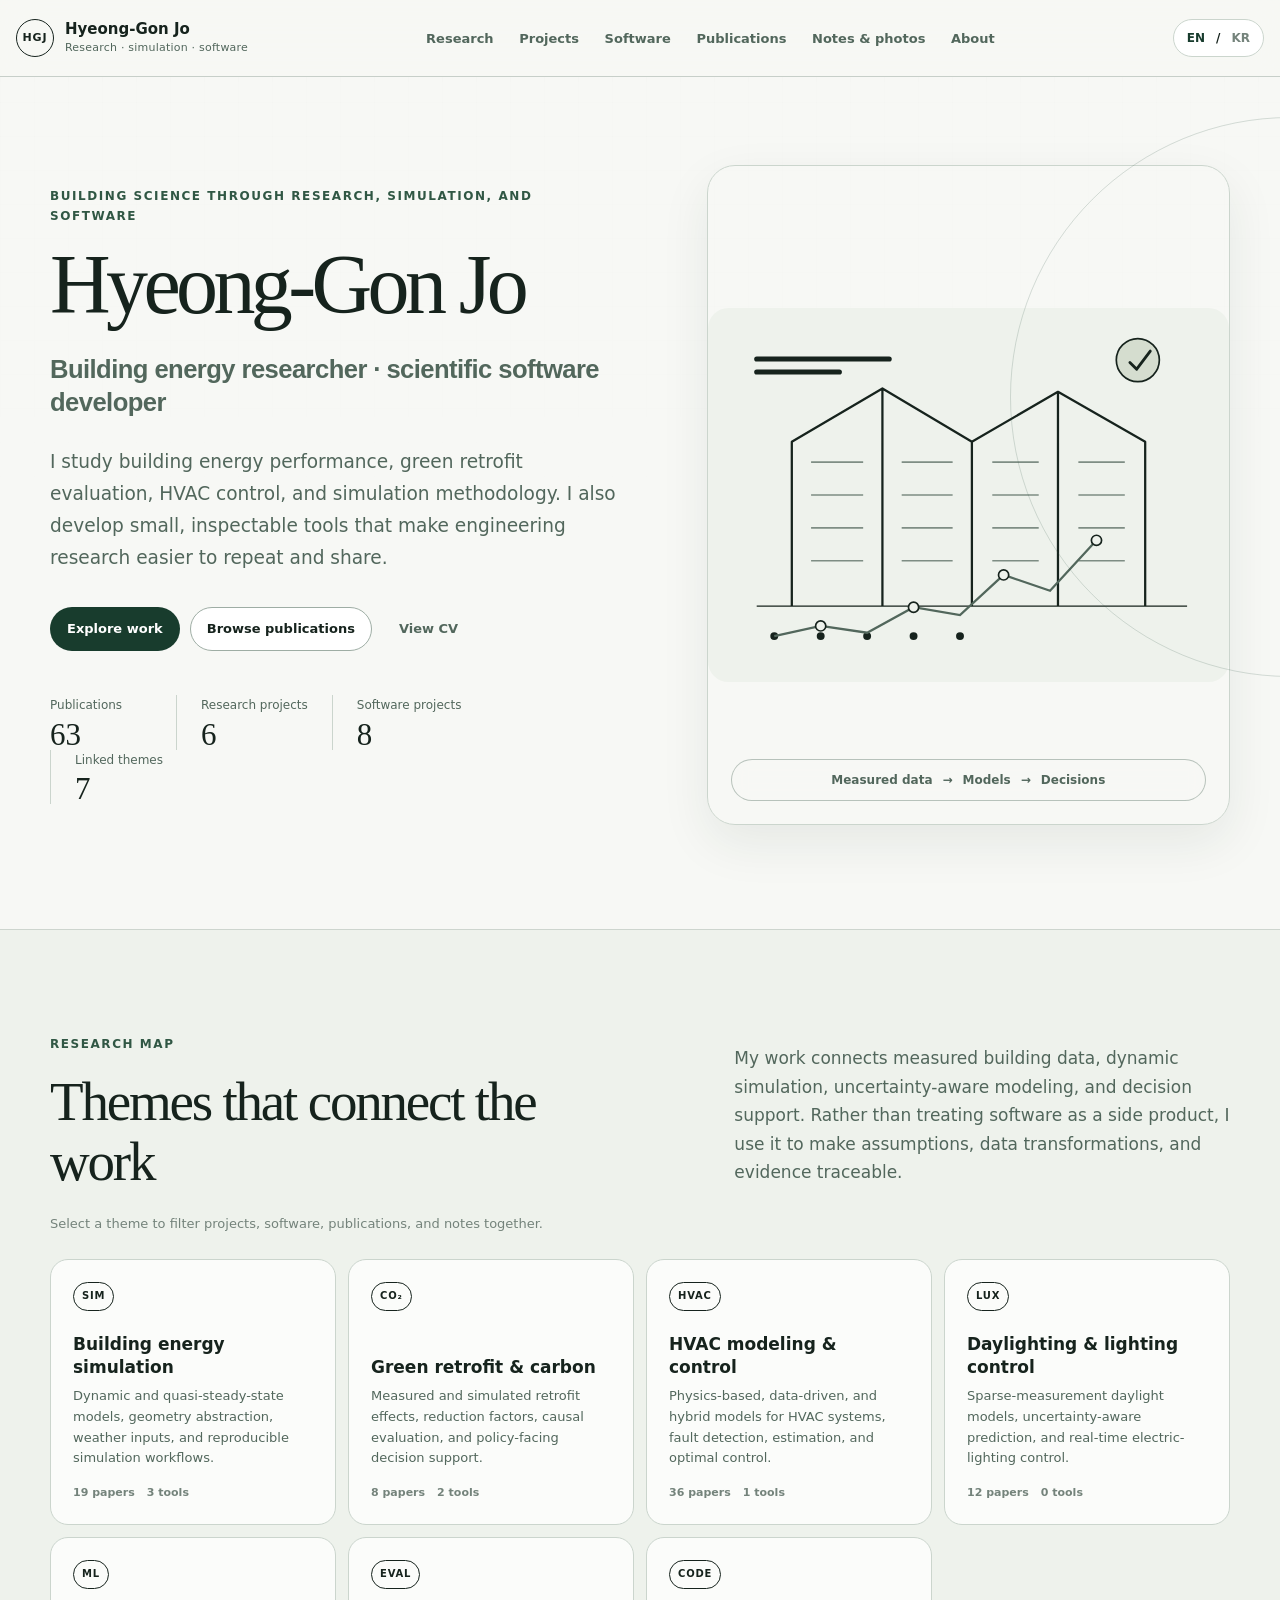
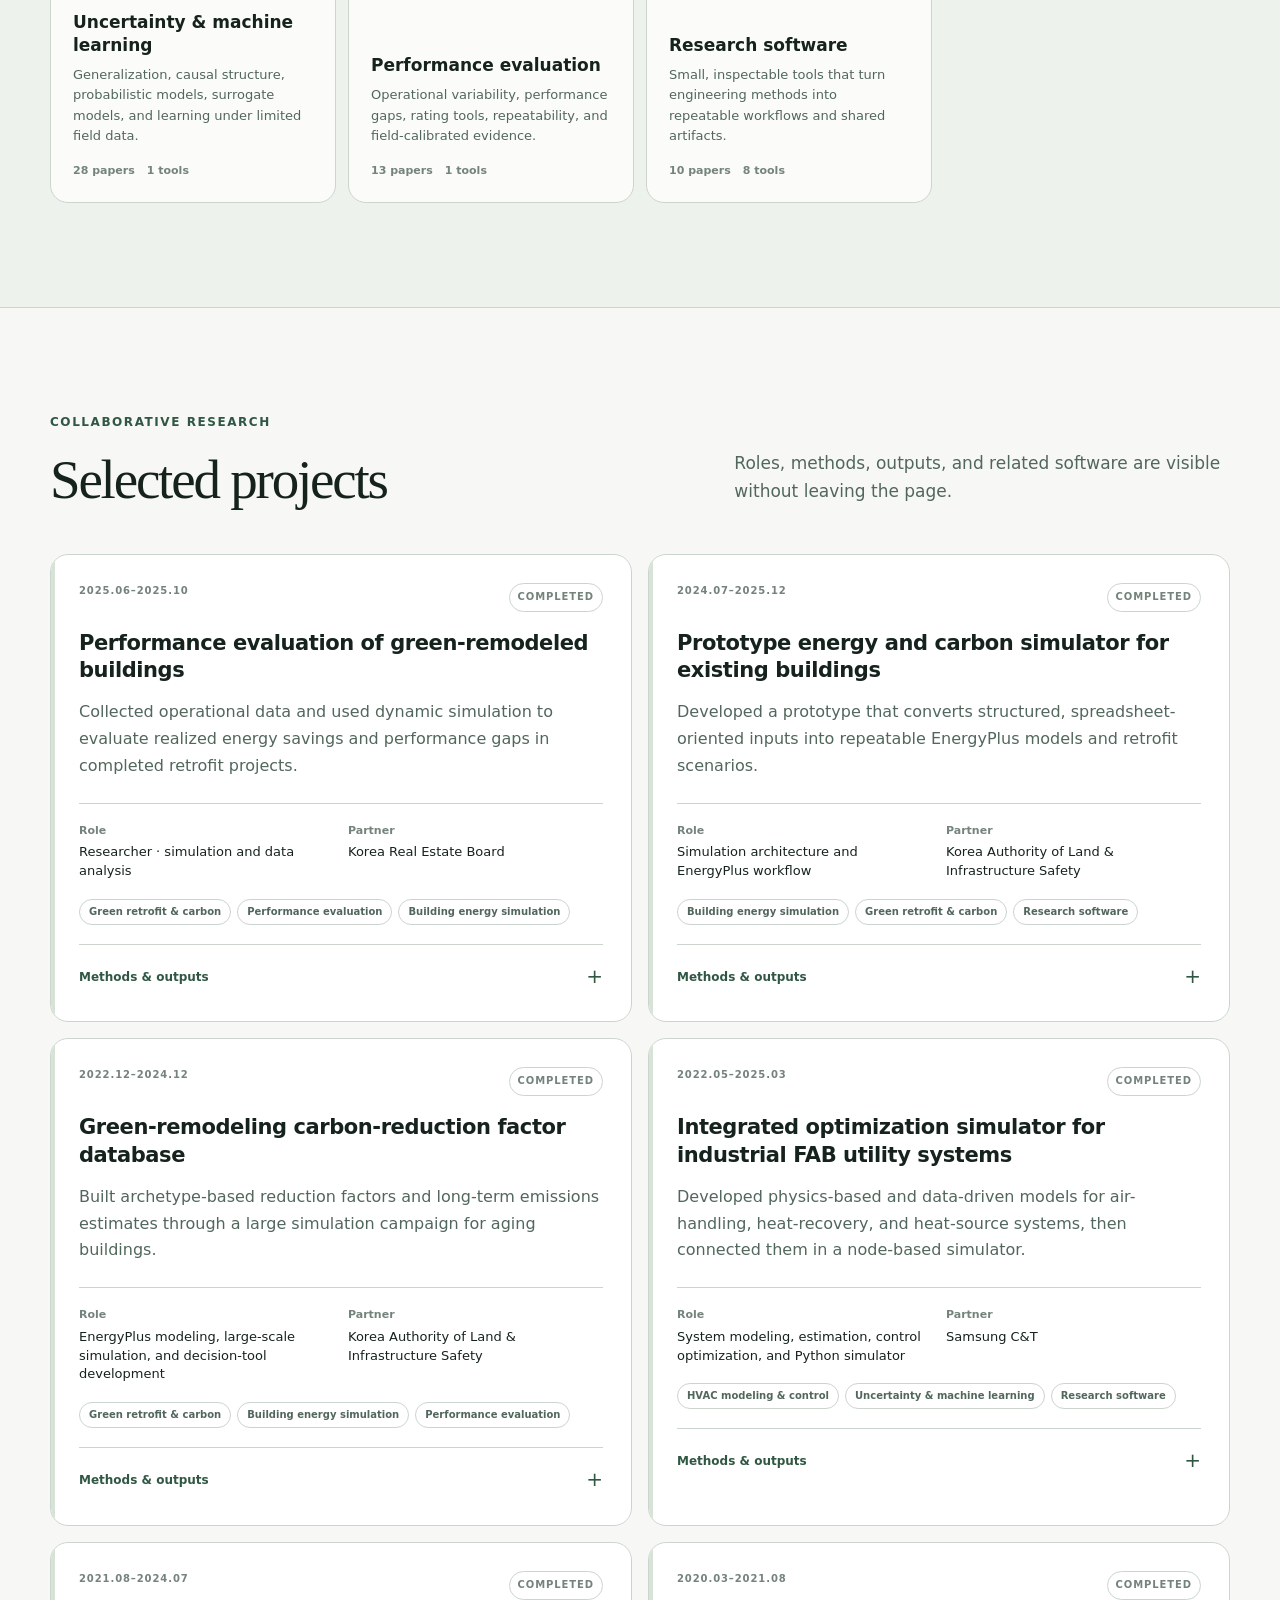
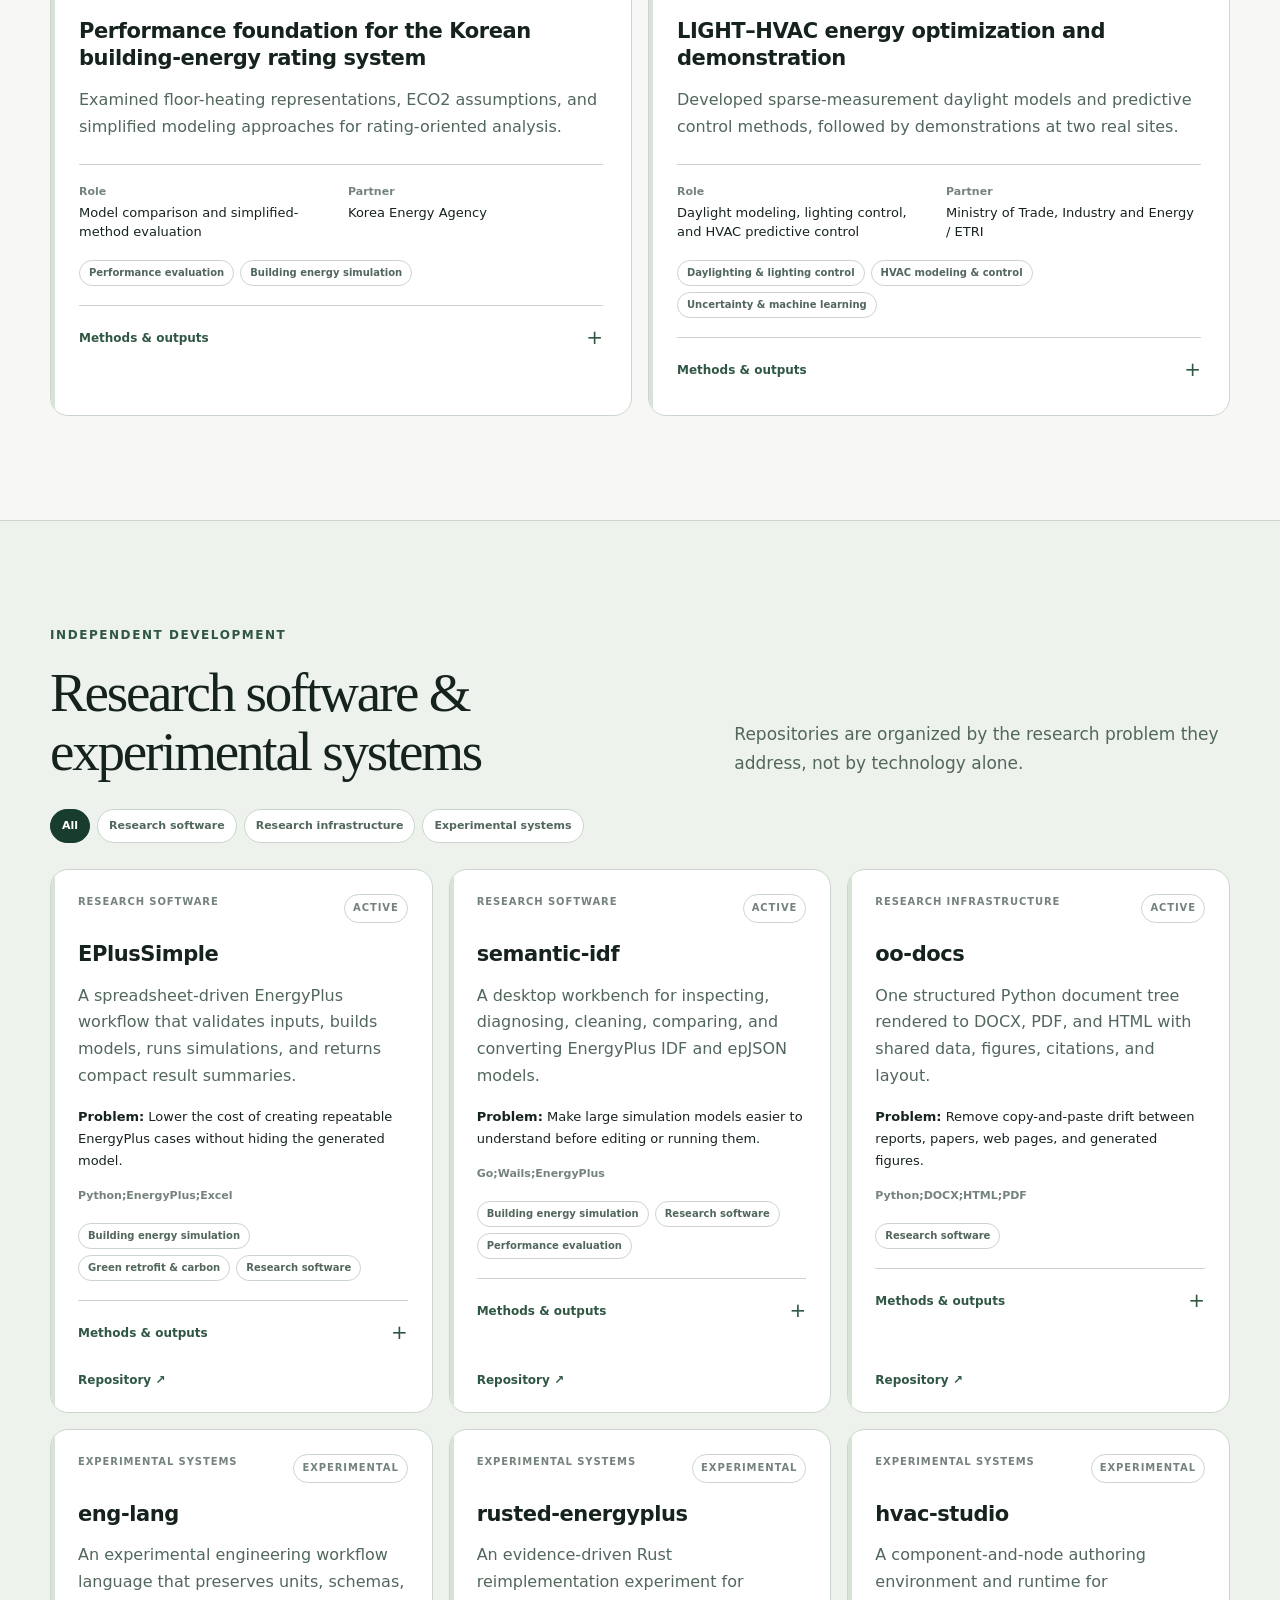
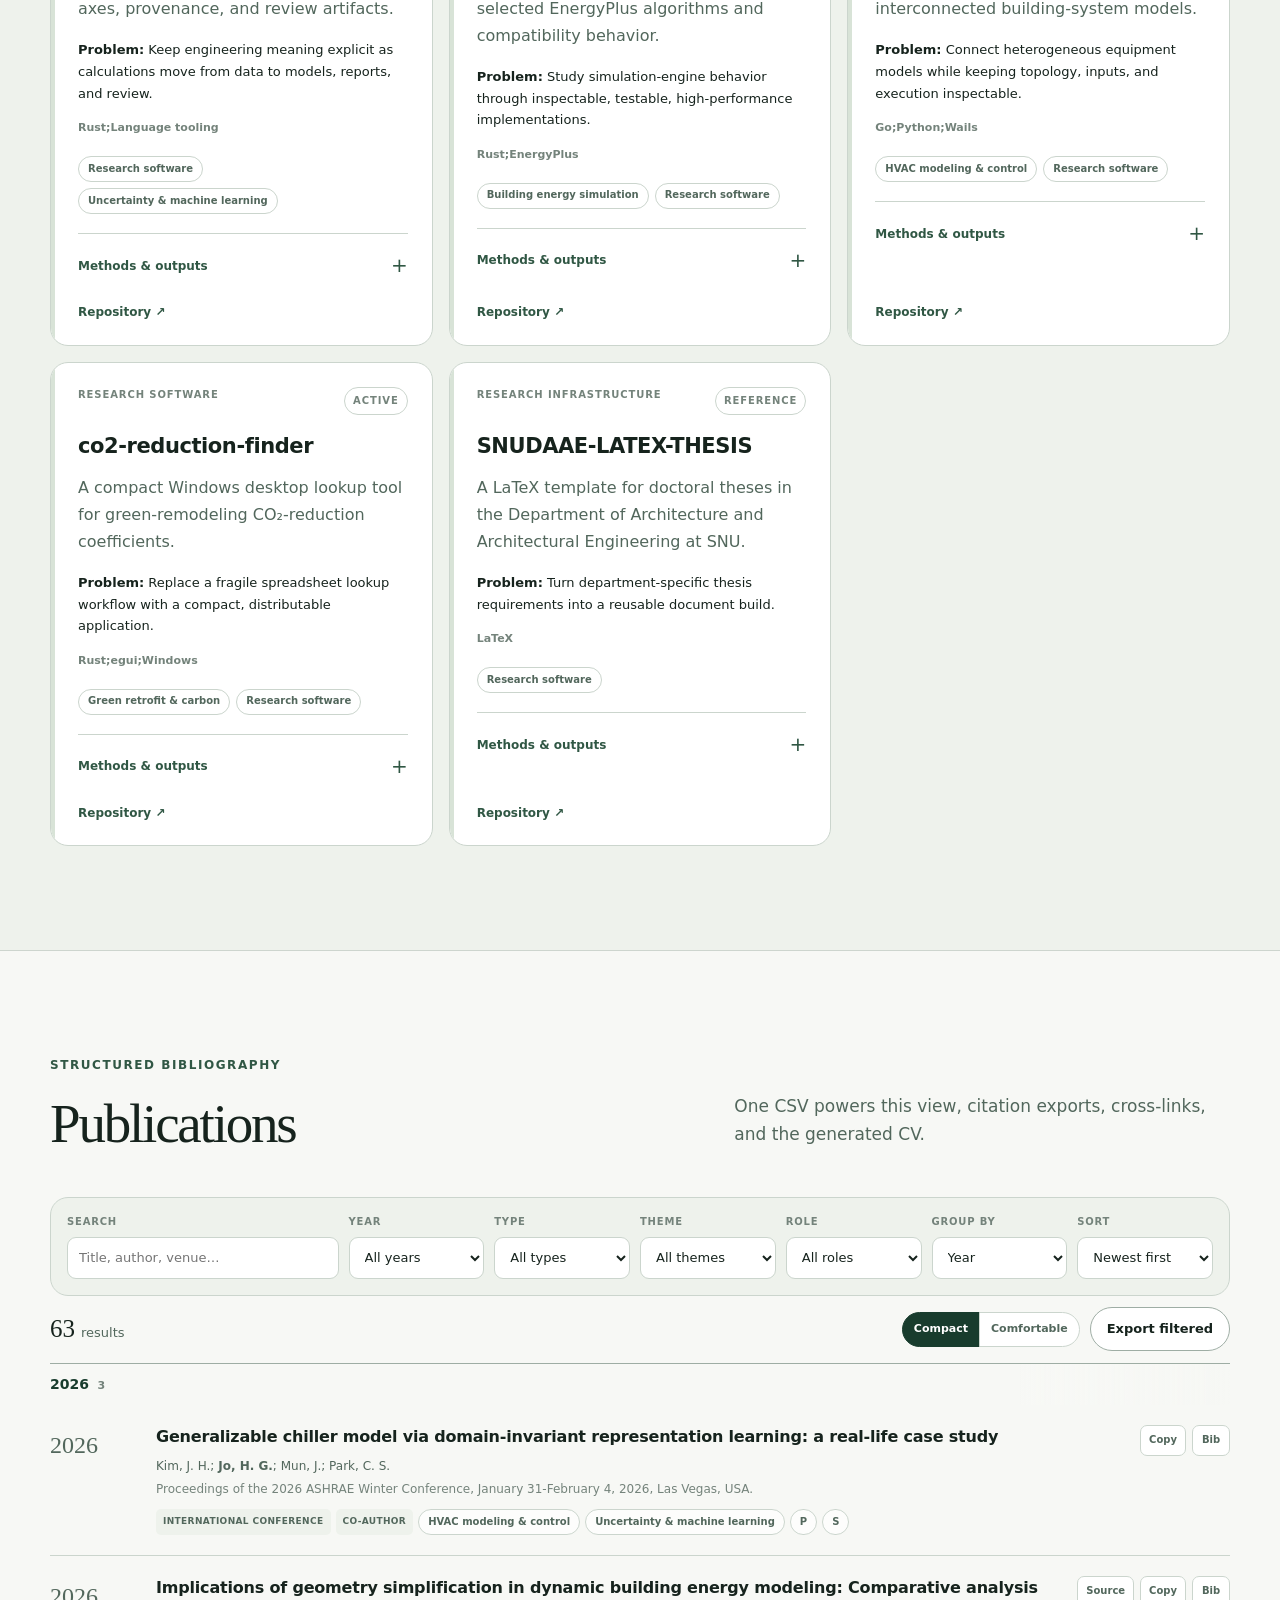
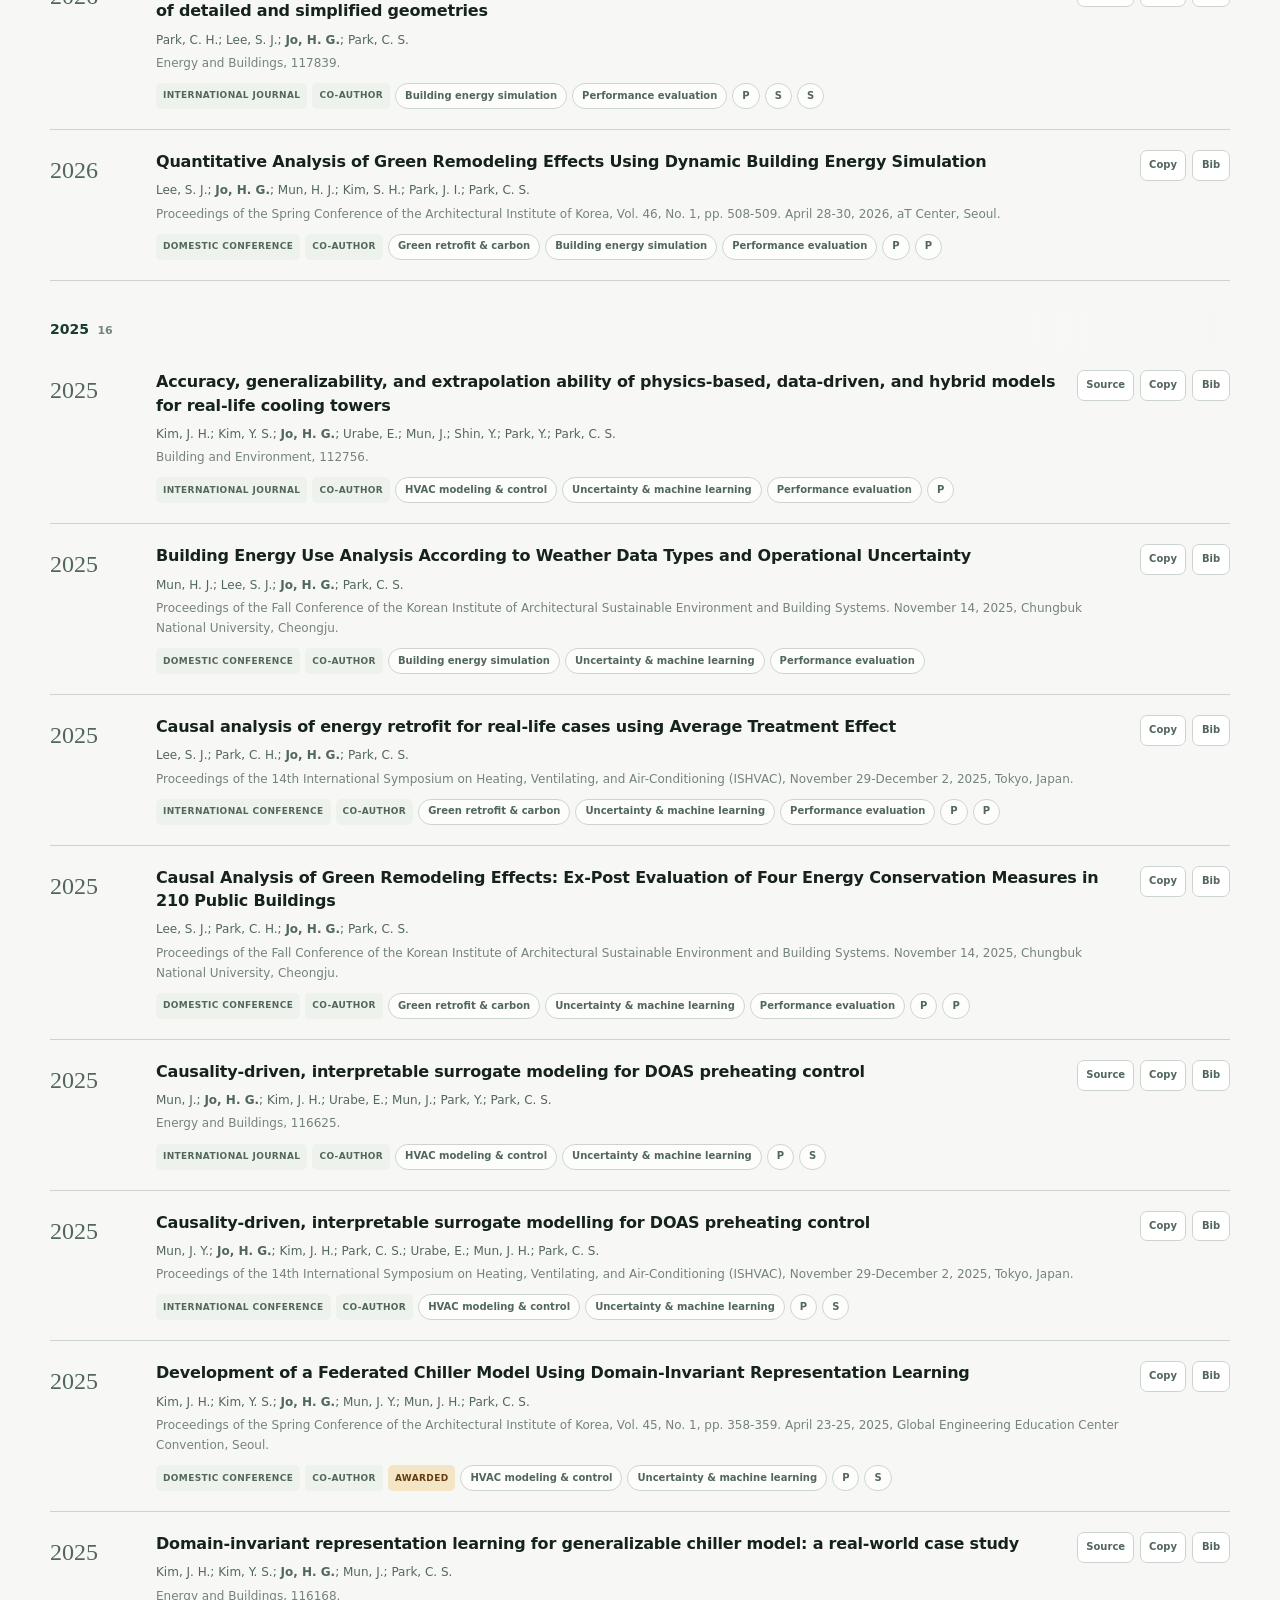
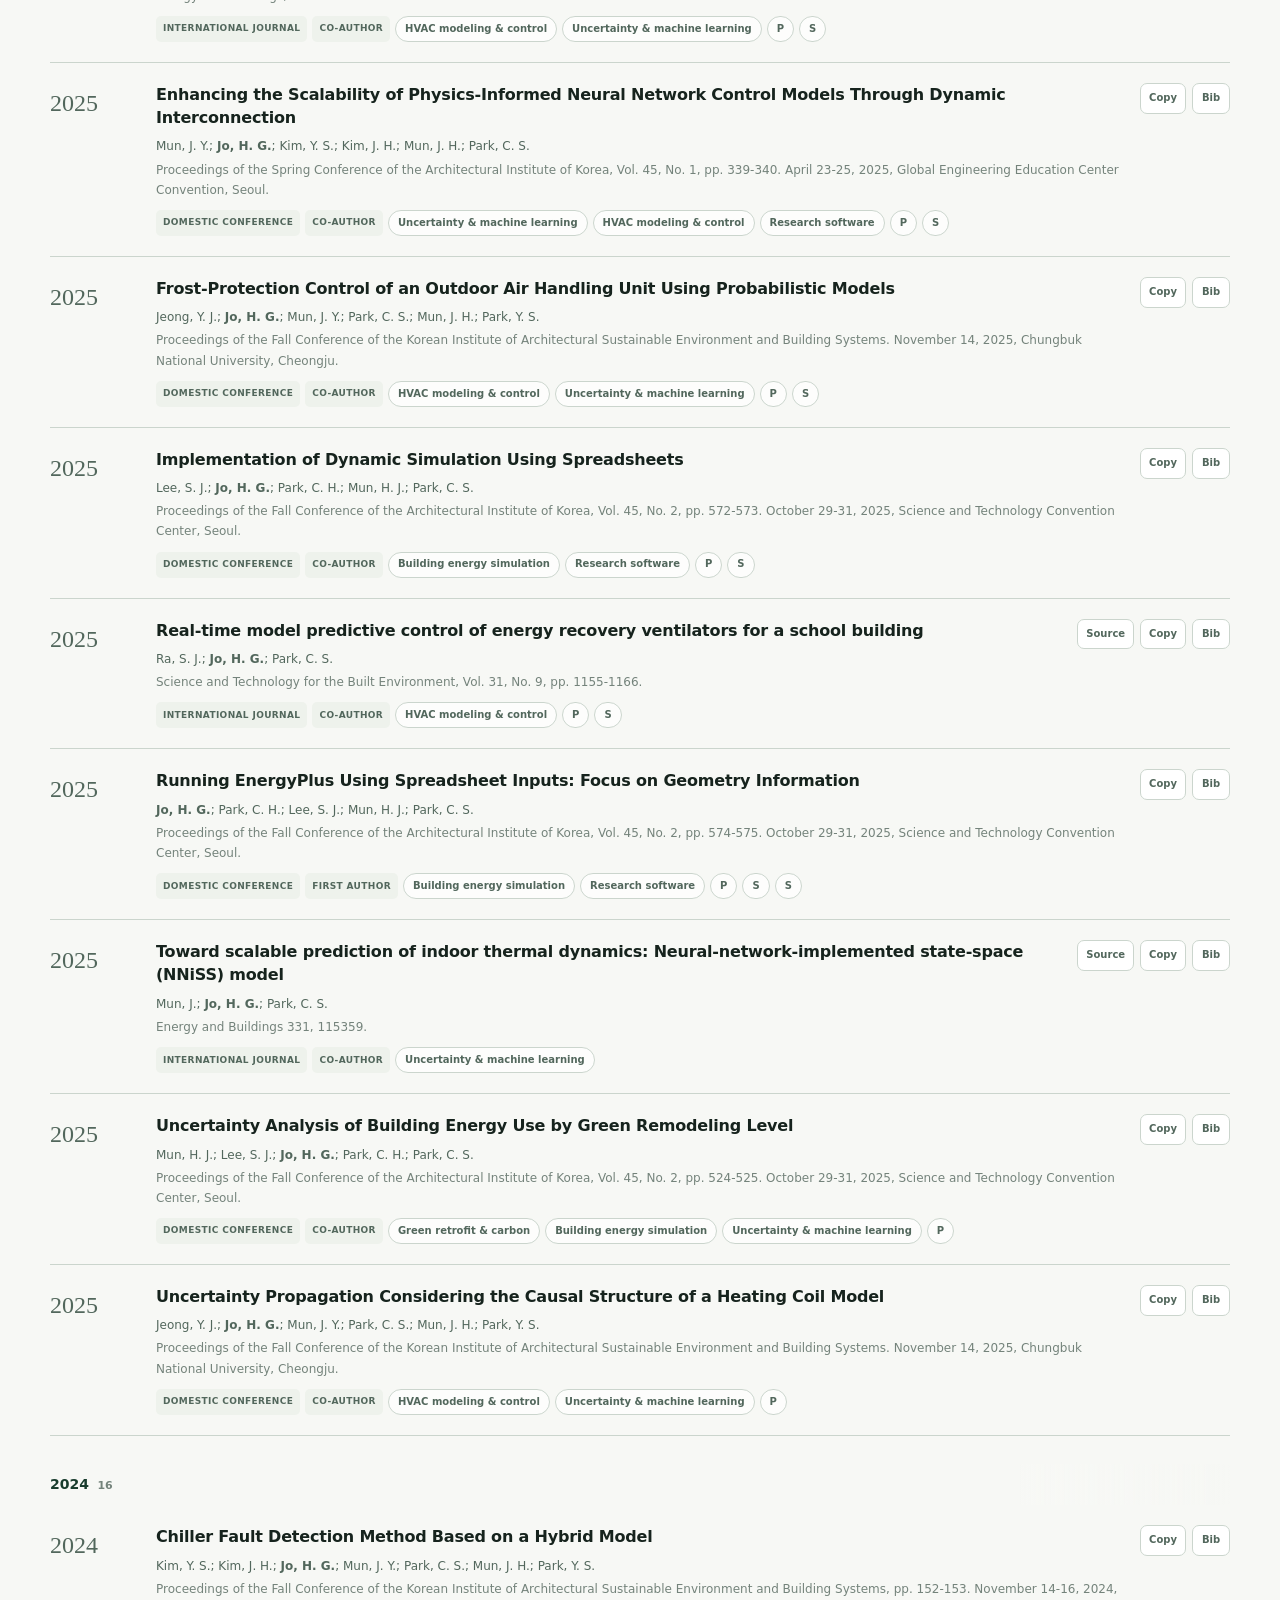
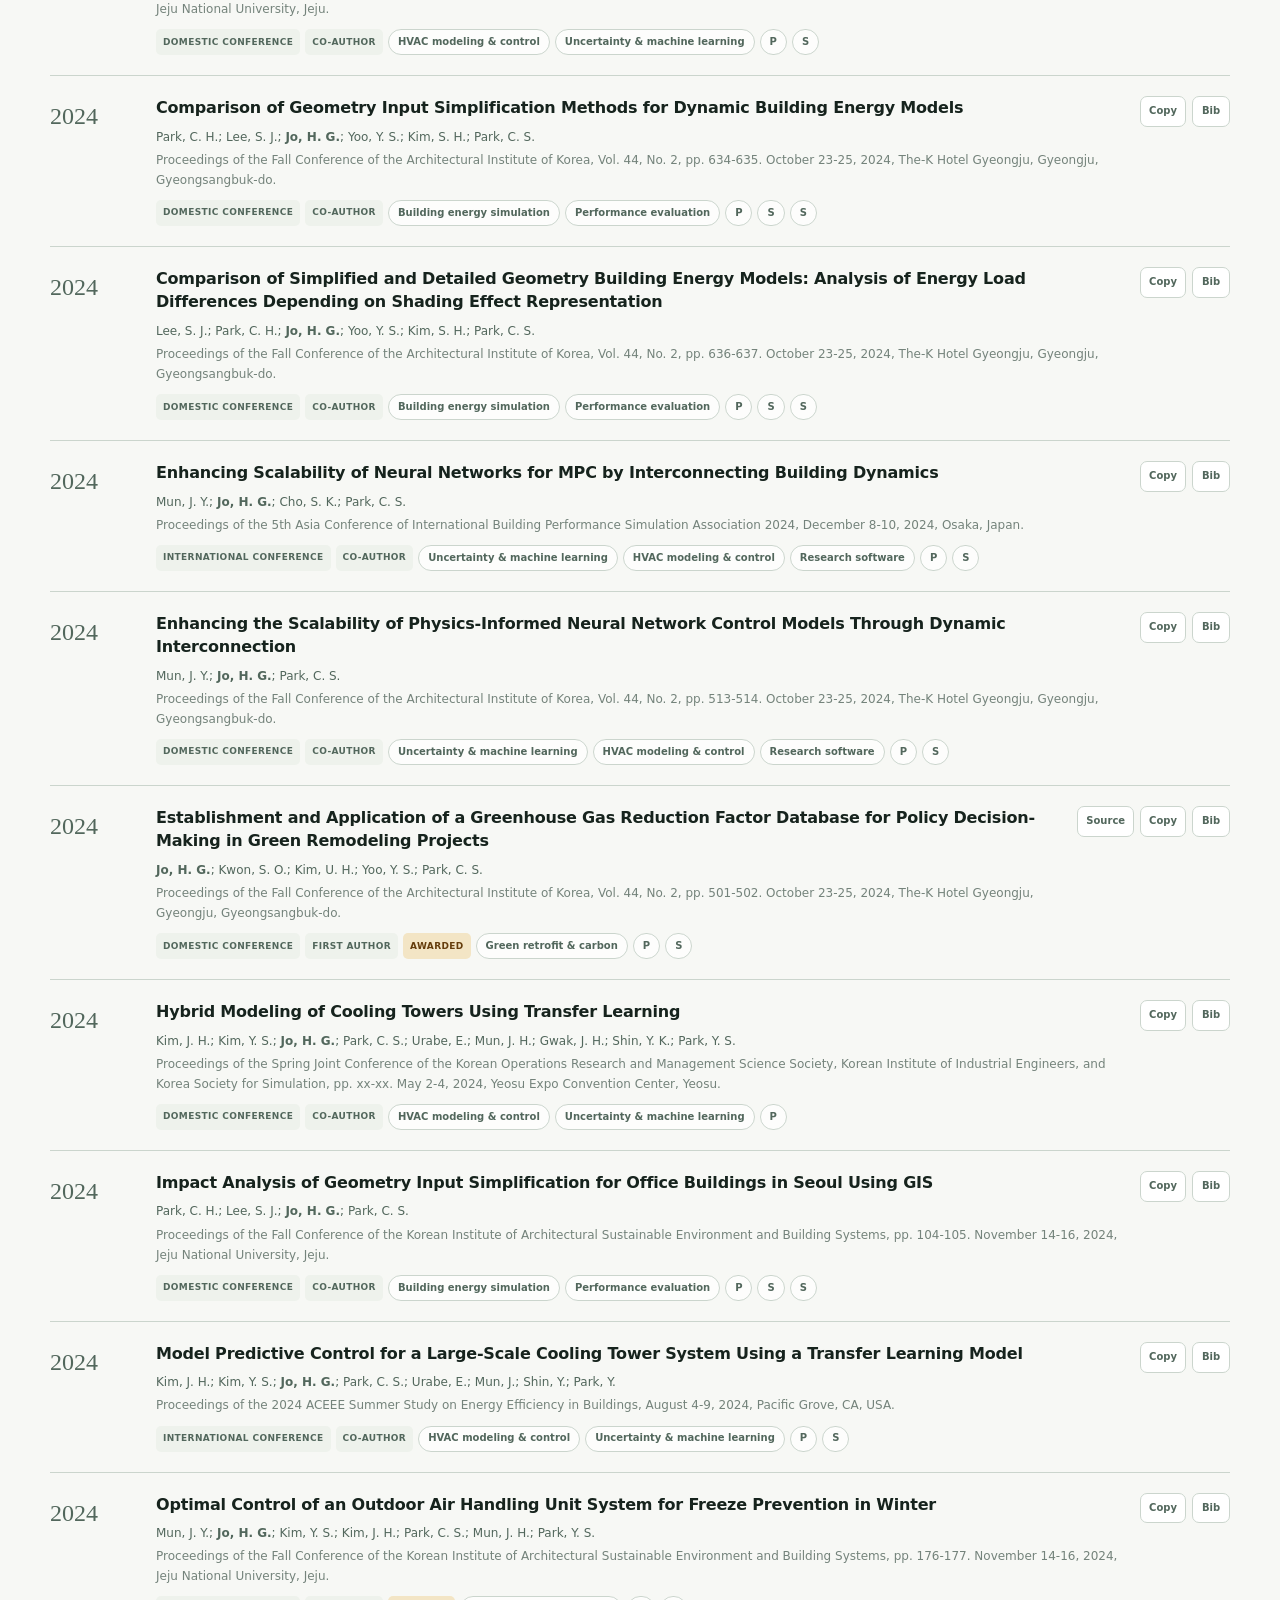
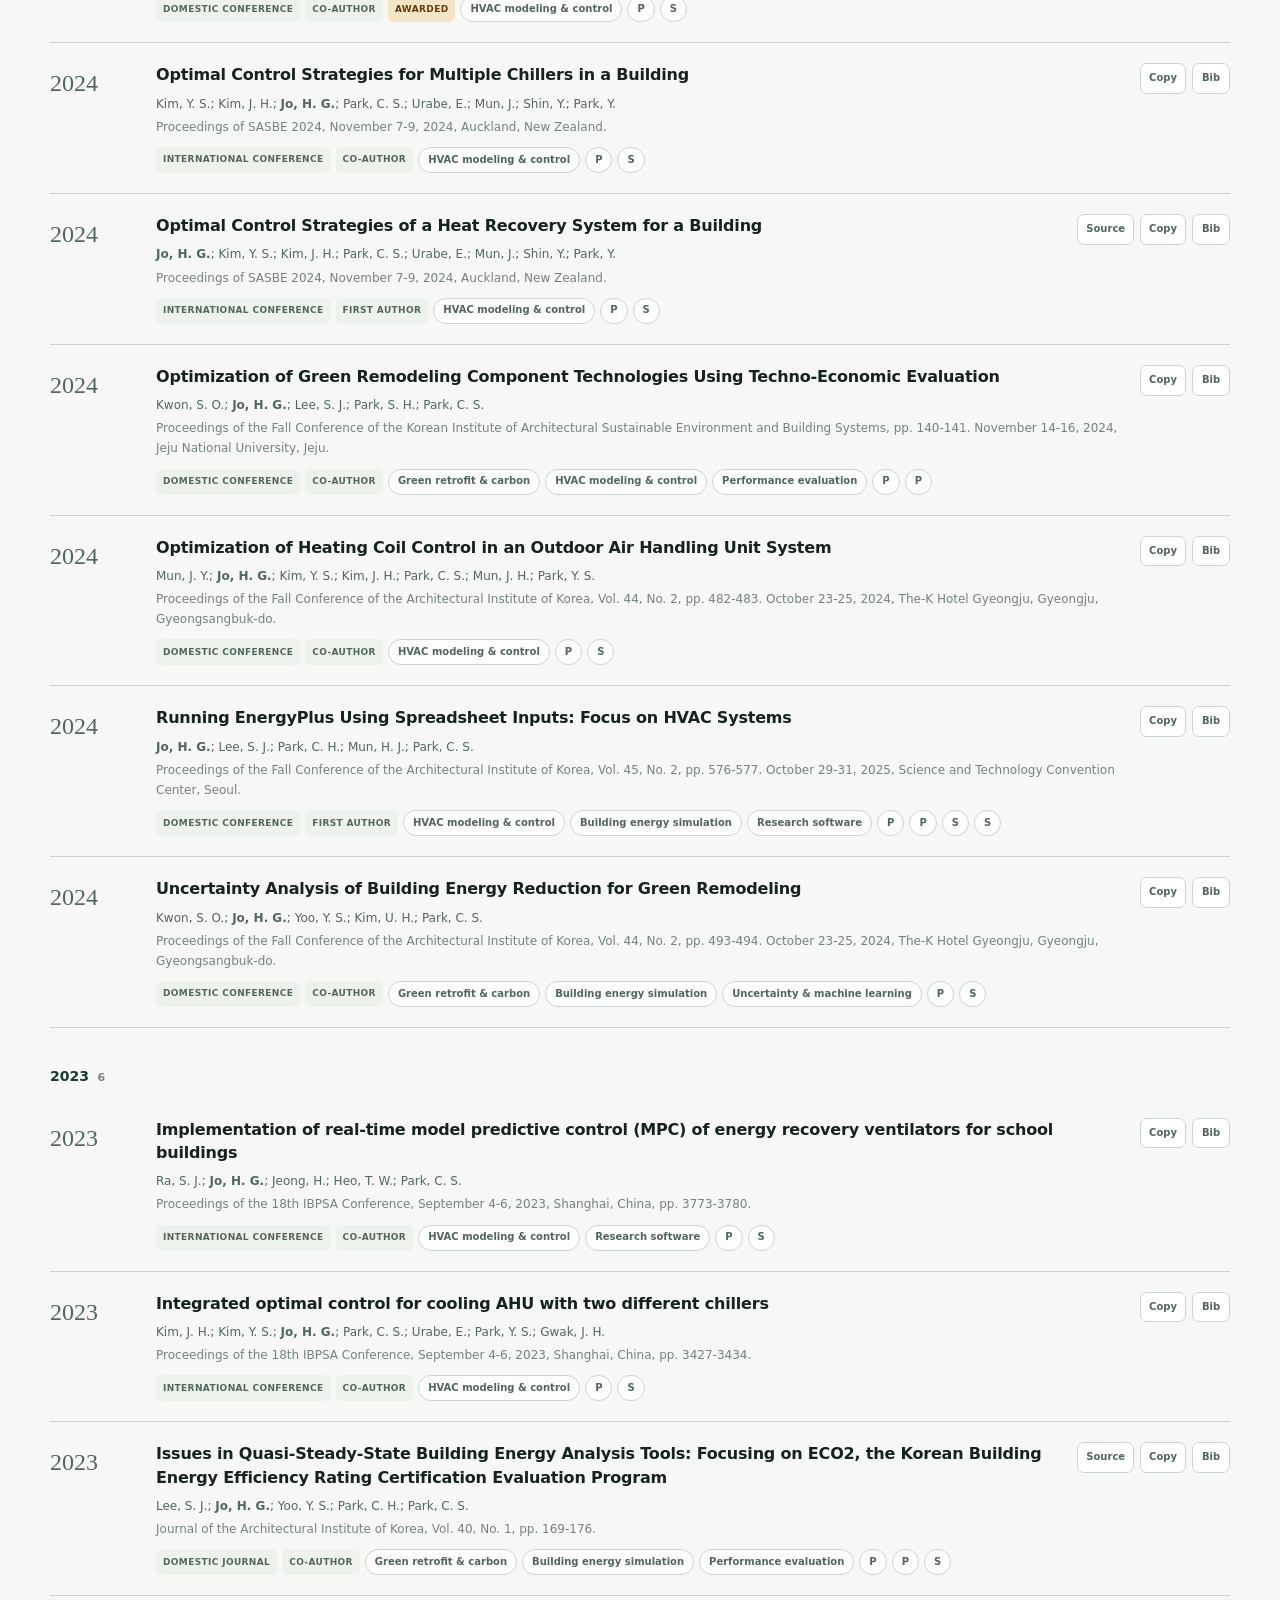
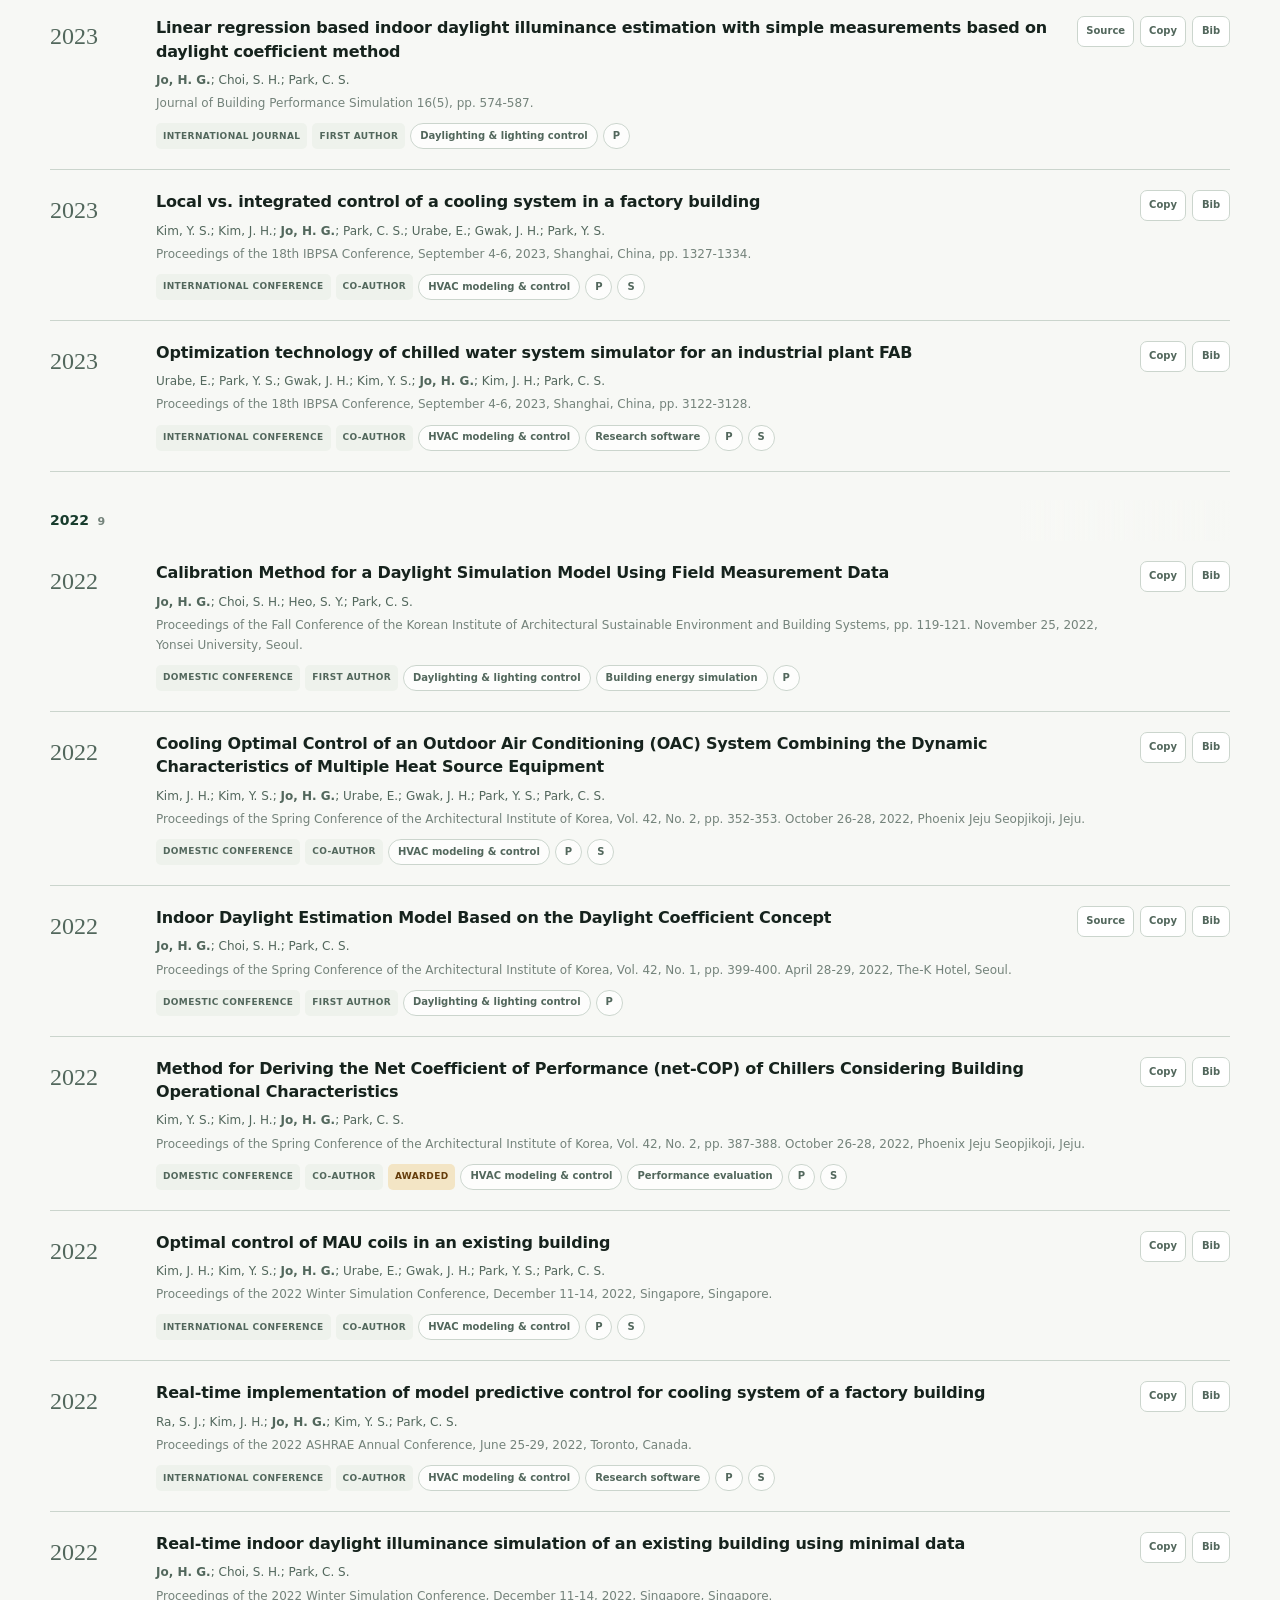
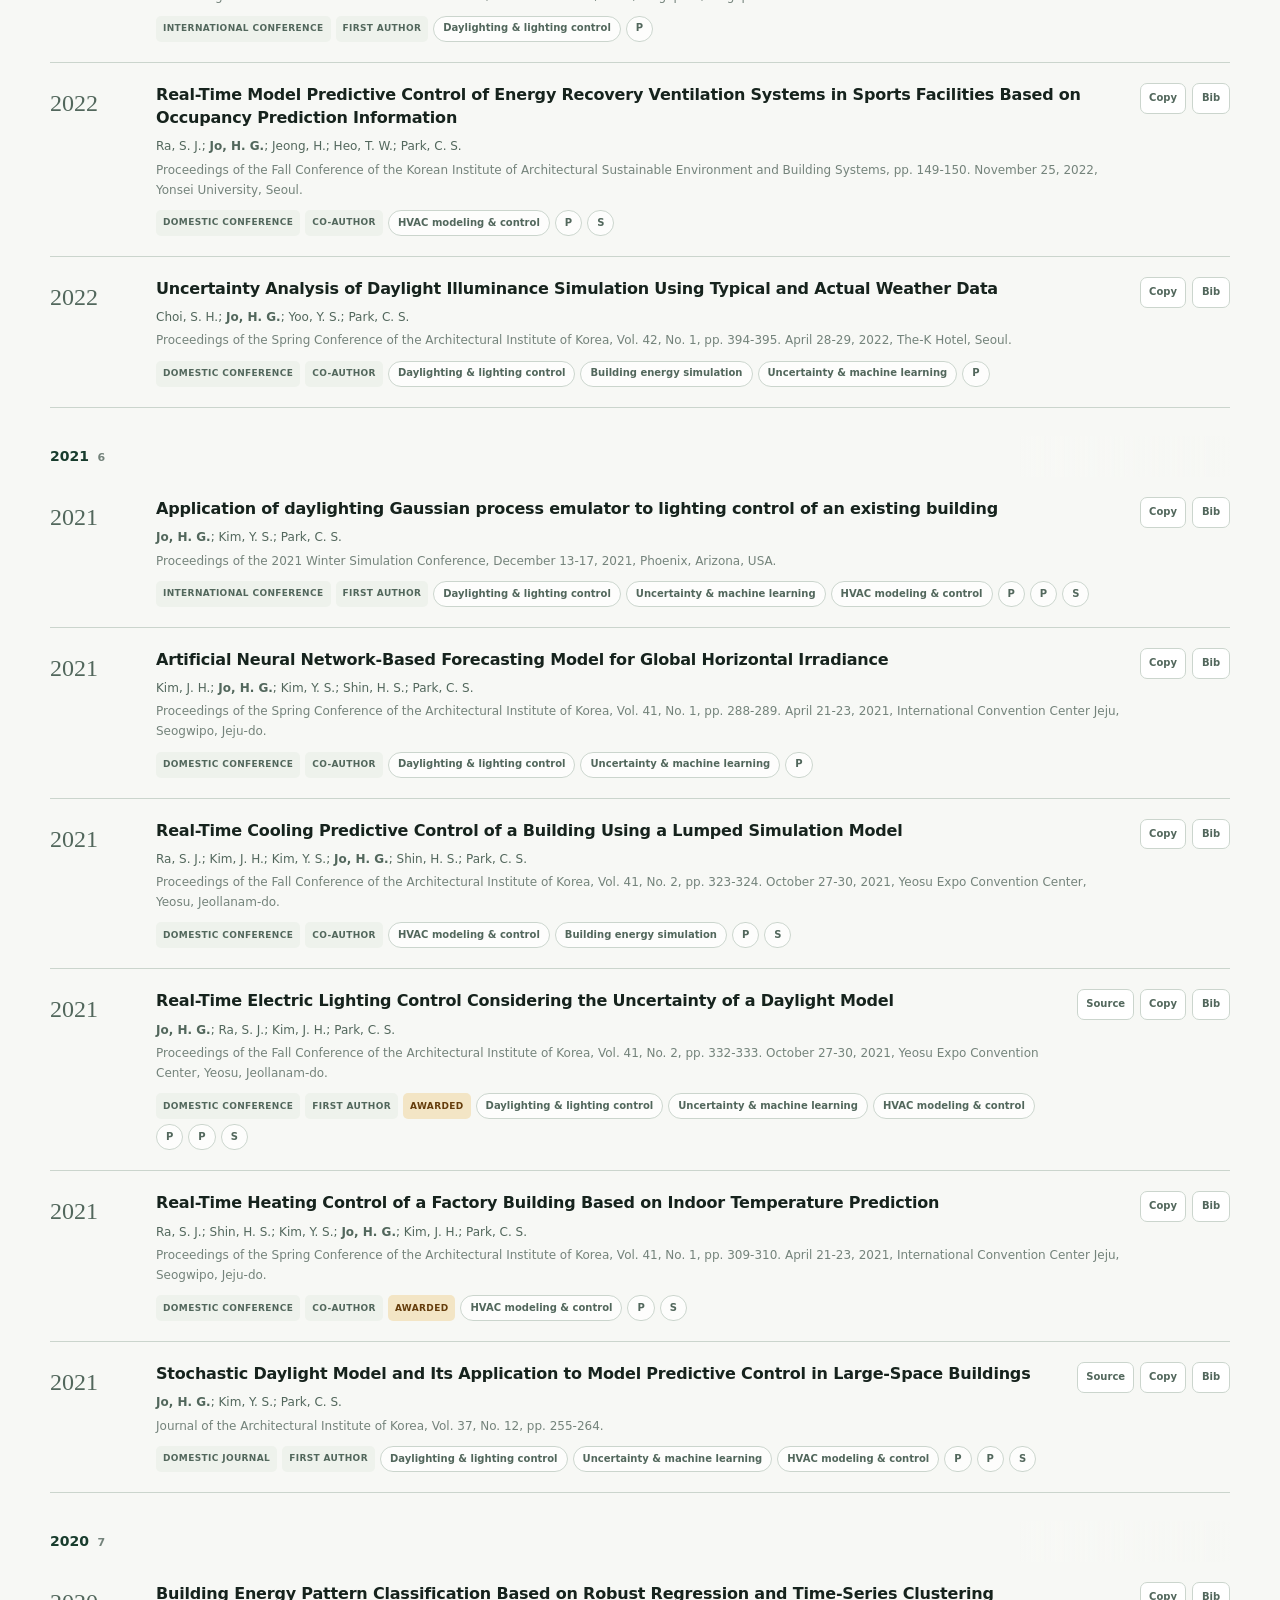
==== commit d10f9708: "re-build pages" ====
--- a/index.html
+++ b/index.html
@@ -1,767 +1,274 @@
-<html><head><meta http-equiv="Content-Type" content="text/html; charset=utf-8"/><title>Hyeong-Gon Jo</title><style>
-/* cspell:disable-file */
-/* webkit printing magic: print all background colors */
-html {
-	-webkit-print-color-adjust: exact;
-}
-* {
-	box-sizing: border-box;
-	-webkit-print-color-adjust: exact;
-}
-
-html,
-body {
-	margin: 0;
-	padding: 0;
-}
-@media only screen {
-	body {
-		margin: 2em auto;
-		max-width: 900px;
-		color: rgb(55, 53, 47);
-	}
-}
-
-body {
-	line-height: 1.5;
-	white-space: pre-wrap;
-}
-
-a,
-a.visited {
-	color: inherit;
-	text-decoration: underline;
-}
-
-.pdf-relative-link-path {
-	font-size: 80%;
-	color: #444;
-}
-
-h1,
-h2,
-h3 {
-	letter-spacing: -0.01em;
-	line-height: 1.2;
-	font-weight: 600;
-	margin-bottom: 0;
-}
-
-/* Override strong tags inside headings to maintain consistent weight */
-h1 strong,
-h2 strong,
-h3 strong {
-	font-weight: 600;
-}
-
-.page-title {
-	font-size: 2.5rem;
-	font-weight: 700;
-	margin-top: 0;
-	margin-bottom: 0.75em;
-}
-
-h1 {
-	font-size: 1.875rem;
-	margin-top: 1.875rem;
-}
-
-h2 {
-	font-size: 1.5rem;
-	margin-top: 1.5rem;
-}
-
-h3 {
-	font-size: 1.25rem;
-	margin-top: 1.25rem;
-}
-
-.source {
-	border: 1px solid #ddd;
-	border-radius: 3px;
-	padding: 1.5em;
-	word-break: break-all;
-}
-
-.callout {
-	border-radius: 10px;
-	padding: 1rem;
-}
-
-/* For default-background callouts, render the border outline. */
-.callout.block-color-default_background {
-	border: 1px solid rgba(55, 53, 47, 0.09);
-}
-
-figure,
-aside,
-details {
-	margin: 1.25em 0;
-	page-break-inside: avoid;
-}
-
-figcaption {
-	opacity: 0.5;
-	font-size: 85%;
-	margin-top: 0.5em;
-}
-
-mark {
-	background-color: transparent;
-}
-
-.indented {
-	padding-left: 1.5em;
-}
-
-hr {
-	background: transparent;
-	display: block;
-	width: 100%;
-	height: 1px;
-	visibility: visible;
-	border: none;
-	border-bottom: 1px solid rgba(55, 53, 47, 0.09);
-}
-
-img {
-	max-width: 100%;
-}
-
-@media only print {
-	img {
-		max-height: 100vh;
-		object-fit: contain;
-	}
-
-	table.collection-content {
-		width: 100%;
-		table-layout: fixed;
-	}
-
-	table.collection-content th,
-	table.collection-content td {
-		overflow-wrap: anywhere;
-	}
-
-	table.collection-content td > .user,
-	table.collection-content td > time {
-		white-space: pre-wrap;
-	}
-}
-
-@page {
-	margin: 1in;
-}
-
-.collection-content-wrapper {
-	overflow-x: auto;
-}
-
-@media only print {
-	.collection-content-wrapper {
-		overflow-x: visible;
-	}
-}
-
-.collection-content {
-	font-size: 0.875rem;
-}
-
-.collection-content td {
-	white-space: pre-wrap;
-	word-break: break-word;
-}
-
-.column-list {
-	display: flex;
-	gap: 46px;
-}
-
-.column {
-	min-width: 0;
-	overflow: hidden;
-}
-
-.column > *:first-child {
-	margin-top: 0;
-}
-
-.table_of_contents-item {
-	display: block;
-	font-size: 0.875rem;
-	line-height: 1.3;
-	padding-inline: 0.125rem;
-	padding-block: 0.375rem;
-}
-
-.table_of_contents-indent-1 {
-	margin-left: 1.5rem;
-}
-
-.table_of_contents-indent-2 {
-	margin-left: 3rem;
-}
-
-.table_of_contents-indent-3 {
-	margin-left: 4.5rem;
-}
-
-.table_of_contents-link {
-	text-decoration: none;
-	opacity: 0.7;
-	border-bottom: 1px solid rgba(55, 53, 47, 0.18);
-}
-
-table,
-th,
-td {
-	border: 1px solid rgba(55, 53, 47, 0.09);
-}
-
-table {
-	border-collapse: collapse;
-	border-left: none;
-	border-right: none;
-}
-
-th,
-td {
-	font-weight: normal;
-	padding: 0.25em 0.5em;
-	line-height: 1.5;
-	min-height: 1.5em;
-	text-align: left;
-}
-
-th {
-	color: rgba(55, 53, 47, 0.6);
-}
-
-ol,
-ul {
-	margin: 0;
-	margin-block-start: 0.6em;
-	margin-block-end: 0.6em;
-}
-
-li > ol:first-child,
-li > ul:first-child {
-	margin-block-start: 0.6em;
-}
-
-ul > li {
-	list-style: disc;
-}
-
-ul.to-do-list {
-	padding-inline-start: 0;
-}
-
-ul.to-do-list > li {
-	list-style: none;
-}
-
-.to-do-children-checked {
-	text-decoration: line-through;
-	opacity: 0.375;
-}
-
-ul.toggle > li {
-	list-style: none;
-}
-
-ul {
-	padding-inline-start: 1.7em;
-}
-
-ul > li {
-	padding-left: 0.1em;
-}
-
-ol {
-	padding-inline-start: 1.6em;
-}
-
-ol.numbered-list.numbered-list-digits-2 {
-	padding-inline-start: 2em;
-}
-
-ol.numbered-list.numbered-list-digits-3plus {
-	padding-inline-start: 2.4em;
-}
-
-ol > li {
-	padding-left: 0.2em;
-}
-
-.mono ol {
-	padding-inline-start: 2em;
-}
-
-.mono ol > li {
-	text-indent: -0.4em;
-}
-
-.toggle {
-	padding-inline-start: 0em;
-	list-style-type: none;
-}
-
-/* Indent toggle children */
-.toggle > li > details {
-	padding-left: 1.7em;
-}
-
-.toggle > li > details > summary {
-	margin-left: -1.1em;
-}
-
-.selected-value {
-	display: inline-block;
-	padding: 0 0.5em;
-	background: rgba(206, 205, 202, 0.5);
-	border-radius: 3px;
-	margin-right: 0.5em;
-	margin-top: 0.3em;
-	margin-bottom: 0.3em;
-	white-space: nowrap;
-}
-
-.collection-title {
-	display: inline-block;
-	margin-right: 1em;
-}
-
-.page-description {
-	margin-bottom: 2em;
-}
-
-.simple-table {
-	margin-top: 1em;
-	font-size: 0.875rem;
-	empty-cells: show;
-}
-.simple-table td {
-	height: 29px;
-	min-width: 120px;
-}
-
-.simple-table th {
-	height: 29px;
-	min-width: 120px;
-}
-
-.simple-table-header-color {
-	background: rgb(247, 246, 243);
-	color: black;
-}
-.simple-table-header {
-	font-weight: 500;
-}
-
-time {
-	opacity: 0.5;
-}
-
-.icon {
-	display: inline-flex;
-	align-items: center;
-	justify-content: center;
-	max-width: 1.2em;
-	max-height: 1.2em;
-	text-decoration: none;
-	vertical-align: text-bottom;
-	margin-right: 0.5em;
-}
-
-/*
- * Render emoji icons using a ::before pseudo-element to keep the glyph
- * out of the DOM textContent traversal. This avoids double-rendering icons
- * in callouts and page titles.
- * NOTE(slim/html-export-pseudo-icons): I can't tagref this because it will
- * flag as a duplicate tag after codegen.
- */
-.icon[data-emoji]::before {
-	content: attr(data-emoji);
-}
-
-img.icon {
-	border-radius: 3px;
-}
-
-.callout img.notion-static-icon {
-	width: 1em;
-	height: 1em;
-}
-
-.callout p {
-	margin: 0;
-}
-
-.callout h1,
-.callout h2,
-.callout h3 {
-	margin: 0 0 0.6rem;
-}
-
-.user-icon {
-	width: 1.5em;
-	height: 1.5em;
-	border-radius: 100%;
-	margin-right: 0.5rem;
-}
-
-.user-icon-inner {
-	font-size: 0.8em;
-}
-
-.text-icon {
-	border: 1px solid #000;
-	text-align: center;
-}
-
-.page-cover-image {
-	display: block;
-	object-fit: cover;
-	width: 100%;
-	max-height: 30vh;
-}
-
-.page-header-icon {
-	font-size: 3rem;
-	margin-bottom: 1rem;
-}
-
-.page-header-icon-with-cover {
-	margin-top: -0.72em;
-	margin-left: 0.07em;
-}
-
-.page-header-icon img {
-	border-radius: 3px;
-}
-
-.link-to-page {
-	margin: 1em 0;
-	padding: 0;
-	border: none;
-	font-weight: 500;
-}
-
-p > .user {
-	opacity: 0.5;
-}
-
-td > .user,
-td > time {
-	white-space: nowrap;
-}
-
-input[type="checkbox"] {
-	margin-right: 0.4em;
-	vertical-align: middle;
-}
-
-p {
-	margin-top: 0.5em;
-	margin-bottom: 0.5em;
-}
-
-.image {
-	border: none;
-	margin: 1.5em 0;
-	padding: 0;
-	border-radius: 0;
-	text-align: center;
-}
-
-.code,
-code {
-	background: rgba(135, 131, 120, 0.15);
-	border-radius: 3px;
-	padding: 0.2em 0.4em;
-	border-radius: 3px;
-	font-size: 85%;
-	tab-size: 2;
-}
-
-code {
-	color: #eb5757;
-}
-
-.code {
-	padding: 1.5em 1em;
-}
-
-.code-wrap {
-	white-space: pre-wrap;
-	word-break: break-all;
-}
-
-.code > code {
-	background: none;
-	padding: 0;
-	font-size: 100%;
-	color: inherit;
-}
-
-blockquote {
-	font-size: 1em;
-	margin: 1em 0;
-	padding-left: 1em;
-	border-left: 3px solid rgb(55, 53, 47);
-}
-
-blockquote.quote-large {
-	font-size: 1.25em;
-}
-
-.bookmark {
-	text-decoration: none;
-	max-height: 8em;
-	padding: 0;
-	display: flex;
-	width: 100%;
-	align-items: stretch;
-}
-
-.bookmark-title {
-	font-size: 0.85em;
-	overflow: hidden;
-	text-overflow: ellipsis;
-	height: 1.75em;
-	white-space: nowrap;
-}
-
-.bookmark-text {
-	display: flex;
-	flex-direction: column;
-}
-
-.bookmark-info {
-	flex: 4 1 180px;
-	padding: 12px 14px 14px;
-	display: flex;
-	flex-direction: column;
-	justify-content: space-between;
-}
-
-.bookmark-image {
-	width: 33%;
-	flex: 1 1 180px;
-	display: block;
-	position: relative;
-	object-fit: cover;
-	border-radius: 1px;
-}
-
-.bookmark-description {
-	color: rgba(55, 53, 47, 0.6);
-	font-size: 0.75em;
-	overflow: hidden;
-	max-height: 4.5em;
-	word-break: break-word;
-}
-
-.bookmark-href {
-	font-size: 0.75em;
-	margin-top: 0.25em;
-}
-
-.tab {
-	margin: 1.25em 0;
-	padding-inline: 1rem;
-	border: 1px solid rgba(55, 53, 47, 0.09);
-}
-
-.sans { font-family: ui-sans-serif, -apple-system, BlinkMacSystemFont, "Segoe UI Variable Display", "Segoe UI", Helvetica, "Apple Color Emoji", "Noto Sans Arabic", "Noto Sans Hebrew", Arial, sans-serif, "Segoe UI Emoji", "Segoe UI Symbol"; }
-.code { font-family: "SFMono-Regular", Menlo, Consolas, "PT Mono", "Liberation Mono", Courier, monospace; }
-.serif { font-family: Lyon-Text, Georgia, ui-serif, serif; }
-.mono { font-family: iawriter-mono, Nitti, Menlo, Courier, monospace; }
-.pdf .sans { font-family: Inter, ui-sans-serif, -apple-system, BlinkMacSystemFont, "Segoe UI Variable Display", "Segoe UI", Helvetica, "Apple Color Emoji", "Noto Sans Arabic", "Noto Sans Hebrew", Arial, sans-serif, "Segoe UI Emoji", "Segoe UI Symbol", 'Twemoji', 'Noto Color Emoji', 'Noto Sans CJK JP'; }
-.pdf:lang(zh-CN) .sans { font-family: Inter, ui-sans-serif, -apple-system, BlinkMacSystemFont, "Segoe UI Variable Display", "Segoe UI", Helvetica, "Apple Color Emoji", "Noto Sans Arabic", "Noto Sans Hebrew", Arial, sans-serif, "Segoe UI Emoji", "Segoe UI Symbol", 'Twemoji', 'Noto Color Emoji', 'Noto Sans CJK SC'; }
-.pdf:lang(zh-TW) .sans { font-family: Inter, ui-sans-serif, -apple-system, BlinkMacSystemFont, "Segoe UI Variable Display", "Segoe UI", Helvetica, "Apple Color Emoji", "Noto Sans Arabic", "Noto Sans Hebrew", Arial, sans-serif, "Segoe UI Emoji", "Segoe UI Symbol", 'Twemoji', 'Noto Color Emoji', 'Noto Sans CJK TC'; }
-.pdf:lang(ko-KR) .sans { font-family: Inter, ui-sans-serif, -apple-system, BlinkMacSystemFont, "Segoe UI Variable Display", "Segoe UI", Helvetica, "Apple Color Emoji", "Noto Sans Arabic", "Noto Sans Hebrew", Arial, sans-serif, "Segoe UI Emoji", "Segoe UI Symbol", 'Twemoji', 'Noto Color Emoji', 'Noto Sans CJK KR'; }
-.pdf .code { font-family: Source Code Pro, "SFMono-Regular", Menlo, Consolas, "PT Mono", "Liberation Mono", Courier, monospace, 'Twemoji', 'Noto Color Emoji', 'Noto Sans Mono CJK JP'; }
-.pdf:lang(zh-CN) .code { font-family: Source Code Pro, "SFMono-Regular", Menlo, Consolas, "PT Mono", "Liberation Mono", Courier, monospace, 'Twemoji', 'Noto Color Emoji', 'Noto Sans Mono CJK SC'; }
-.pdf:lang(zh-TW) .code { font-family: Source Code Pro, "SFMono-Regular", Menlo, Consolas, "PT Mono", "Liberation Mono", Courier, monospace, 'Twemoji', 'Noto Color Emoji', 'Noto Sans Mono CJK TC'; }
-.pdf:lang(ko-KR) .code { font-family: Source Code Pro, "SFMono-Regular", Menlo, Consolas, "PT Mono", "Liberation Mono", Courier, monospace, 'Twemoji', 'Noto Color Emoji', 'Noto Sans Mono CJK KR'; }
-.pdf .serif { font-family: PT Serif, Lyon-Text, Georgia, ui-serif, serif, 'Twemoji', 'Noto Color Emoji', 'Noto Serif CJK JP'; }
-.pdf:lang(zh-CN) .serif { font-family: PT Serif, Lyon-Text, Georgia, ui-serif, serif, 'Twemoji', 'Noto Color Emoji', 'Noto Serif CJK SC'; }
-.pdf:lang(zh-TW) .serif { font-family: PT Serif, Lyon-Text, Georgia, ui-serif, serif, 'Twemoji', 'Noto Color Emoji', 'Noto Serif CJK TC'; }
-.pdf:lang(ko-KR) .serif { font-family: PT Serif, Lyon-Text, Georgia, ui-serif, serif, 'Twemoji', 'Noto Color Emoji', 'Noto Serif CJK KR'; }
-.pdf .mono { font-family: PT Mono, iawriter-mono, Nitti, Menlo, Courier, monospace, 'Twemoji', 'Noto Color Emoji', 'Noto Sans Mono CJK JP'; }
-.pdf:lang(zh-CN) .mono { font-family: PT Mono, iawriter-mono, Nitti, Menlo, Courier, monospace, 'Twemoji', 'Noto Color Emoji', 'Noto Sans Mono CJK SC'; }
-.pdf:lang(zh-TW) .mono { font-family: PT Mono, iawriter-mono, Nitti, Menlo, Courier, monospace, 'Twemoji', 'Noto Color Emoji', 'Noto Sans Mono CJK TC'; }
-.pdf:lang(ko-KR) .mono { font-family: PT Mono, iawriter-mono, Nitti, Menlo, Courier, monospace, 'Twemoji', 'Noto Color Emoji', 'Noto Sans Mono CJK KR'; }
-.highlight-default {
-	color: rgba(44, 44, 43, 1);
-}
-.highlight-gray {
-	color: rgba(125, 122, 117, 1);
-	fill: rgba(125, 122, 117, 1);
-}
-.highlight-brown {
-	color: rgba(159, 118, 90, 1);
-	fill: rgba(159, 118, 90, 1);
-}
-.highlight-orange {
-	color: rgba(210, 123, 45, 1);
-	fill: rgba(210, 123, 45, 1);
-}
-.highlight-yellow {
-	color: rgba(203, 148, 52, 1);
-	fill: rgba(203, 148, 52, 1);
-}
-.highlight-teal {
-	color: rgba(80, 148, 110, 1);
-	fill: rgba(80, 148, 110, 1);
-}
-.highlight-blue {
-	color: rgba(56, 125, 201, 1);
-	fill: rgba(56, 125, 201, 1);
-}
-.highlight-purple {
-	color: rgba(154, 107, 180, 1);
-	fill: rgba(154, 107, 180, 1);
-}
-.highlight-pink {
-	color: rgba(193, 76, 138, 1);
-	fill: rgba(193, 76, 138, 1);
-}
-.highlight-red {
-	color: rgba(207, 81, 72, 1);
-	fill: rgba(207, 81, 72, 1);
-}
-.highlight-default_background {
-	color: rgba(44, 44, 43, 1);
-}
-.highlight-gray_background {
-	background: rgba(42, 28, 0, 0.07);
-}
-.highlight-brown_background {
-	background: rgba(139, 46, 0, 0.086);
-}
-.highlight-orange_background {
-	background: rgba(224, 101, 1, 0.129);
-}
-.highlight-yellow_background {
-	background: rgba(211, 168, 0, 0.137);
-}
-.highlight-teal_background {
-	background: rgba(0, 100, 45, 0.09);
-}
-.highlight-blue_background {
-	background: rgba(0, 124, 215, 0.094);
-}
-.highlight-purple_background {
-	background: rgba(102, 0, 178, 0.078);
-}
-.highlight-pink_background {
-	background: rgba(197, 0, 93, 0.086);
-}
-.highlight-red_background {
-	background: rgba(223, 22, 0, 0.094);
-}
-.block-color-default {
-	color: inherit;
-	fill: inherit;
-}
-.block-color-gray {
-	color: rgba(125, 122, 117, 1);
-	fill: rgba(125, 122, 117, 1);
-}
-.block-color-brown {
-	color: rgba(159, 118, 90, 1);
-	fill: rgba(159, 118, 90, 1);
-}
-.block-color-orange {
-	color: rgba(210, 123, 45, 1);
-	fill: rgba(210, 123, 45, 1);
-}
-.block-color-yellow {
-	color: rgba(203, 148, 52, 1);
-	fill: rgba(203, 148, 52, 1);
-}
-.block-color-teal {
-	color: rgba(80, 148, 110, 1);
-	fill: rgba(80, 148, 110, 1);
-}
-.block-color-blue {
-	color: rgba(56, 125, 201, 1);
-	fill: rgba(56, 125, 201, 1);
-}
-.block-color-purple {
-	color: rgba(154, 107, 180, 1);
-	fill: rgba(154, 107, 180, 1);
-}
-.block-color-pink {
-	color: rgba(193, 76, 138, 1);
-	fill: rgba(193, 76, 138, 1);
-}
-.block-color-red {
-	color: rgba(207, 81, 72, 1);
-	fill: rgba(207, 81, 72, 1);
-}
-.block-color-default_background {
-	color: inherit;
-	fill: inherit;
-}
-.block-color-gray_background {
-	background: rgba(240, 239, 237, 1);
-}
-.block-color-brown_background {
-	background: rgba(245, 237, 233, 1);
-}
-.block-color-orange_background {
-	background: rgba(251, 235, 222, 1);
-}
-.block-color-yellow_background {
-	background: rgba(249, 243, 220, 1);
-}
-.block-color-teal_background {
-	background: rgba(232, 241, 236, 1);
-}
-.block-color-blue_background {
-	background: rgba(229, 242, 252, 1);
-}
-.block-color-purple_background {
-	background: rgba(243, 235, 249, 1);
-}
-.block-color-pink_background {
-	background: rgba(250, 233, 241, 1);
-}
-.block-color-red_background {
-	background: rgba(252, 233, 231, 1);
-}
-.select-value-color-default { background-color: rgba(42, 28, 0, 0.07); }
-.select-value-color-gray { background-color: rgba(28, 19, 1, 0.11); }
-.select-value-color-brown { background-color: rgba(127, 51, 0, 0.156); }
-.select-value-color-orange { background-color: rgba(196, 88, 0, 0.203); }
-.select-value-color-yellow { background-color: rgba(209, 156, 0, 0.282); }
-.select-value-color-green { background-color: rgba(0, 96, 38, 0.156); }
-.select-value-color-blue { background-color: rgba(0, 118, 217, 0.203); }
-.select-value-color-purple { background-color: rgba(92, 0, 163, 0.141); }
-.select-value-color-pink { background-color: rgba(183, 0, 78, 0.152); }
-.select-value-color-red { background-color: rgba(206, 24, 0, 0.164); }
-
-.checkbox {
-	display: inline-flex;
-	vertical-align: text-bottom;
-	width: 16;
-	height: 16;
-	background-size: 16px;
-	margin-left: 2px;
-	margin-right: 5px;
-}
-
-.checkbox-on {
-	background-image: url("data:image/svg+xml;charset=UTF-8,%3Csvg%20width%3D%2216%22%20height%3D%2216%22%20viewBox%3D%220%200%2016%2016%22%20fill%3D%22none%22%20xmlns%3D%22http%3A%2F%2Fwww.w3.org%2F2000%2Fsvg%22%3E%0A%3Crect%20width%3D%2216%22%20height%3D%2216%22%20fill%3D%22%2358A9D7%22%2F%3E%0A%3Cpath%20d%3D%22M6.71429%2012.2852L14%204.9995L12.7143%203.71436L6.71429%209.71378L3.28571%206.2831L2%207.57092L6.71429%2012.2852Z%22%20fill%3D%22white%22%2F%3E%0A%3C%2Fsvg%3E");
-}
-
-.checkbox-off {
-	background-image: url("data:image/svg+xml;charset=UTF-8,%3Csvg%20width%3D%2216%22%20height%3D%2216%22%20viewBox%3D%220%200%2016%2016%22%20fill%3D%22none%22%20xmlns%3D%22http%3A%2F%2Fwww.w3.org%2F2000%2Fsvg%22%3E%0A%3Crect%20x%3D%220.75%22%20y%3D%220.75%22%20width%3D%2214.5%22%20height%3D%2214.5%22%20fill%3D%22white%22%20stroke%3D%22%2336352F%22%20stroke-width%3D%221.5%22%2F%3E%0A%3C%2Fsvg%3E");
-}
-	
-</style><style>@import url('https://cdn.jsdelivr.net/npm/katex@0.16.25/dist/katex-swap.min.css')</style></head><body><article id="263acc12-d8b9-43c1-8d27-5efdcd385689" class="page sans" data-notion-page-icon="https://s3-us-west-2.amazonaws.com/secure.notion-static.com/3ff4bd81-4c29-401a-b3f7-6a26790e962b/조형곤님_인터넷용.jpg"><header><img class="page-cover-image" src="https://www.notion.so/images/page-cover/met_william_morris_1877_willow.jpg" style="object-position:center 90%"/><div class="page-header-icon page-header-icon-with-cover"><img class="icon" src="Hyeong-Gon%20Jo/%EC%A1%B0%ED%98%95%EA%B3%A4%EB%8B%98_%EC%9D%B8%ED%84%B0%EB%84%B7%EC%9A%A9.jpg"/></div><h1 class="page-title" dir="auto">Hyeong-Gon Jo</h1><p class="page-description" dir="auto"></p></header><div class="page-body"><p id="397b58e0-799c-807b-887c-ce3f2dfc0661" class="" dir="auto">Ph.D. in Engineering</p><p id="397b58e0-799c-8087-8cf7-cedddcb68432" class="" dir="auto">Building Simulation Lab, Seoul National University</p><p id="397b58e0-799c-8002-b946-dd67ab97e93e" class="" dir="auto">👨‍💻 <a href="http://github.com/Gonie-Gonie">github.com/Gonie-Gonie</a></p><p id="397b58e0-799c-80e5-80ed-eb71aa03989c" class="" dir="auto">📃 <a href="http://orcid.org/0009-0004-8821-275X">orcid.org/0009-0004-8821-275X</a></p><p id="397b58e0-799c-8017-a02b-ec21c9576a2a" class="" dir="auto">📧 <a href="mailto:hyeonggon.jo@snu.ac.kr">hyeonggon.jo@snu.ac.kr</a></p><p id="397b58e0-799c-805c-8ddc-cba7329b4c4a" class="" dir="auto">📱 +82-10-2719-9083</p><p id="397b58e0-799c-8093-aba8-e7929c8917e8" class="" dir="auto">🏬 Building 39, Room 418, Seoul National University, 1 Gwanak-ro, Gwanak-gu, Seoul, Republic of Korea</p><hr id="397b58e0-799c-8033-a18d-f3ef3d1e7765" dir="auto"/><h1 id="397b58e0-799c-80fd-a485-fd0e0a98ba99" class="" dir="auto">📚 Education</h1><h3 id="397b58e0-799c-8001-994f-c9d034b74ce5" class="" dir="auto">Ph.D.</h3><p id="397b58e0-799c-8095-a0ab-c54dafd44477" class="" dir="auto"><em>2022.03. ~ 2026.02.</em></p><p id="397b58e0-799c-805c-8e07-d11dd55bf9ab" class="" dir="auto">Department of Architecture and Architectural Engineering, Graduate School, Seoul National University</p><p id="397b58e0-799c-8094-b852-f02d01540266" class="" dir="auto">Advisor: Prof. Cheol-Soo Park</p><p id="397b58e0-799c-807f-9d82-d4faf2d30ce7" class="" dir="auto">Dissertation: Simplification Methods for Dynamic Simulation Tools to Support Design-Stage Decision-Making</p><h3 id="397b58e0-799c-80b6-84f4-efeba9fc3954" class="" dir="auto">M.S.</h3><p id="397b58e0-799c-8075-8630-c09839bd21a4" class="" dir="auto"><em>2020.03. ~ 2022.02.</em></p><p id="397b58e0-799c-8013-a1e1-e7117a2f77c4" class="" dir="auto">Department of Architecture and Architectural Engineering, Graduate School, Seoul National University</p><p id="397b58e0-799c-80e4-9295-deb04917e501" class="" dir="auto">Advisor: Prof. Cheol-Soo Park</p><p id="397b58e0-799c-8012-b683-fc131735dfa6" class="" dir="auto">Thesis: Stochastic Daylight Model and Electric Lighting Control 🏆 Awarded</p><p id="397b58e0-799c-80b2-9f54-e017d311c214" class="" dir="auto"><em>available online</em></p><h3 id="397b58e0-799c-80b4-8690-d5aec7bcf026" class="" dir="auto">B.S.</h3><p id="397b58e0-799c-805d-8aeb-e8e606417db1" class="" dir="auto"><em>2016.03. ~ 2020.02.</em></p><p id="397b58e0-799c-8056-84e8-fa4d61287516" class="" dir="auto">Department of Architecture and Architectural Engineering, College of Engineering, Seoul National University</p><hr id="397b58e0-799c-8091-9241-efa2186f9ad7" dir="auto"/><h1 id="397b58e0-799c-80d4-9902-d0491321207e" class="" dir="auto">🔬 Projects</h1><h3 id="397b58e0-799c-802b-b0a5-e71f55694761" class="" dir="auto">Data Collection and Dynamic Simulation Analysis for Performance Evaluation of Green Remodeling</h3><p id="397b58e0-799c-800c-805c-d89f97c27940" class="" dir="auto"><em>2025.06. ~ 2025.10.</em>, Korea Real Estate Board</p><ul id="397b58e0-799c-8069-8140-fd9de26d16ce" class="bulleted-list" dir="auto"><li style="list-style-type:disc">Performed dynamic simulation by incorporating field survey results of green remodeling projects, including actual operation profiles</li></ul><ul id="397b58e0-799c-805a-964c-f89fc0c7ef90" class="bulleted-list" dir="auto"><li style="list-style-type:disc">Quantified distortions in the analysis of green remodeling effects caused by changes in operational characteristics</li></ul><p id="397b58e0-799c-8014-8eb1-e53d4e1fbef3" class="" dir="auto">!Project workflow</p><p id="397b58e0-799c-80d8-b7da-f9af954f52a3" class="" dir="auto">Project workflow</p><p id="397b58e0-799c-805f-aa48-e8bc77c1919f" class="" dir="auto">!Example analysis results</p><p id="397b58e0-799c-803c-8ee6-d7d1d8a14bfb" class="" dir="auto">Example analysis results</p><h3 id="397b58e0-799c-80df-b4df-c061b3753971" class="" dir="auto">Prototype Development of an Energy and Greenhouse Gas Simulator for Existing Buildings</h3><p id="397b58e0-799c-8017-8073-c32e73b86253" class="" dir="auto"><em>2024.07. ~ 2025.12.</em>, Korea Authority of Land &amp; Infrastructure Safety</p><ul id="397b58e0-799c-8008-a4ee-e6845b6257f8" class="bulleted-list" dir="auto"><li style="list-style-type:disc">Developed Python-based modules for EnergyPlus use, including modeling, modification, and simulation</li></ul><ul id="397b58e0-799c-803f-a77c-cdc7d85067e0" class="bulleted-list" dir="auto"><li style="list-style-type:disc">Developed an EnergyPlus-based dynamic green remodeling evaluation module</li></ul><ul id="397b58e0-799c-8046-b5b3-efdeb7ea6d66" class="bulleted-list" dir="auto"><li style="list-style-type:disc">Supported green remodeling project analysis</li></ul><p id="397b58e0-799c-80eb-bd96-f9d4ca4c21bf" class="" dir="auto">!Project workflow</p><p id="397b58e0-799c-80d8-a5e0-c8a9e73d5673" class="" dir="auto">Project workflow</p><p id="397b58e0-799c-8046-8b7d-dc7c60722c21" class="" dir="auto">!Simulator engine structure</p><p id="397b58e0-799c-8008-a831-eda05d664607" class="" dir="auto">Simulator engine structure</p><h3 id="397b58e0-799c-8015-9c1b-d515b7db6d02" class="" dir="auto">Development of Greenhouse Gas Reduction Factors and Emissions Evaluation Methods for Green Remodeling in the Building Sector</h3><p id="397b58e0-799c-80a4-ba8e-c45a6a918123" class="" dir="auto"><em>2022.12. ~ 2023.06.</em>, Korea Authority of Land &amp; Infrastructure Safety</p><p id="397b58e0-799c-80cf-8241-f03ddda0b826" class="" dir="auto"><em>2024.03. ~ 2024.12.</em>, Korea Authority of Land &amp; Infrastructure Safety — Enhancement phase</p><ul id="397b58e0-799c-803c-8240-caa9acb6239d" class="bulleted-list" dir="auto"><li style="list-style-type:disc">Developed EnergyPlus-based greenhouse gas evaluation models for aging buildings</li></ul><ul id="397b58e0-799c-80c9-b222-c96f2e0e41de" class="bulleted-list" dir="auto"><li style="list-style-type:disc">Estimated long-term greenhouse gas emission trends resulting from the remodeling of aging buildings</li></ul><p id="397b58e0-799c-808b-96bc-c2c4487c059e" class="" dir="auto">!Calculation and application of reduction factors based on archetype models</p><p id="397b58e0-799c-800a-a29d-f335b56c1093" class="" dir="auto">Calculation and application of reduction factors based on archetype models</p><p id="397b58e0-799c-806a-8516-cf46a8df716e" class="" dir="auto">!Development of a greenhouse gas reduction factor database through 13.3 billion simulations</p><p id="397b58e0-799c-8065-a81c-dd4409d21c87" class="" dir="auto">Development of a greenhouse gas reduction factor database through 13.3 billion simulations</p><p id="397b58e0-799c-80ed-8dce-f7e447a8750b" class="" dir="auto">!Deliverable: Excel-based reduction factor database and query/analysis tool</p><p id="397b58e0-799c-8075-bbdd-f1f74b1d466b" class="" dir="auto">Deliverable: Excel-based reduction factor database and query/analysis tool</p><h3 id="397b58e0-799c-80f5-9349-f2094c8c40c8" class="" dir="auto">Development of a UT System Optimization Simulator / Optimization Technology for DS FAB UT Systems / Integrated Energy Optimization Simulator for DS FAB UT Systems</h3><p id="397b58e0-799c-8004-b895-f02fc8dd986f" class="" dir="auto"><em>2022.05. ~ 2022.12.</em>, Samsung C&amp;T</p><p id="397b58e0-799c-804e-beea-c9da9eb21f7e" class="" dir="auto"><em>2023.05. ~ 2024.01.</em>, Samsung C&amp;T</p><p id="397b58e0-799c-802c-a5f2-e2944804fcf5" class="" dir="auto"><em>2024.05. ~ 2025.03.</em>, Samsung C&amp;T</p><ul id="397b58e0-799c-80dc-9eb4-f7106636cc29" class="bulleted-list" dir="auto"><li style="list-style-type:disc">Developed physics-based and data-driven models for air handling units and heat recovery systems</li></ul><ul id="397b58e0-799c-805c-9508-c47f710eafb1" class="bulleted-list" dir="auto"><li style="list-style-type:disc">Estimated unmeasured data and uncertain variables</li></ul><ul id="397b58e0-799c-8050-8f38-e616f84b27b8" class="bulleted-list" dir="auto"><li style="list-style-type:disc">Developed optimal operation strategies for air handling units and heat recovery systems linked with heat source systems</li></ul><ul id="397b58e0-799c-80a9-9369-c94c93bacaac" class="bulleted-list" dir="auto"><li style="list-style-type:disc">Developed a node-based equipment system simulator in Python</li></ul><p id="397b58e0-799c-8036-917b-f6f53f9234e4" class="" dir="auto">!Outdoor air handling unit modeling, unknown-variable estimation, and optimization</p><p id="397b58e0-799c-8094-af74-c4bb4bb7e405" class="" dir="auto">Outdoor air handling unit modeling, unknown-variable estimation, and optimization</p><p id="397b58e0-799c-803f-9c1d-c602d55589d6" class="" dir="auto">!Modeling of heat recovery systems involving multiple interconnected systems</p><p id="397b58e0-799c-80fa-80a6-c39fe162ea0a" class="" dir="auto">Modeling of heat recovery systems involving multiple interconnected systems</p><p id="397b58e0-799c-8059-930a-ed12796d2ce0" class="" dir="auto">!Node-based Python simulation module</p><p id="397b58e0-799c-8009-a9f2-f6cbaf5a595d" class="" dir="auto">Node-based Python simulation module</p><h3 id="397b58e0-799c-80cd-870d-fbf64e4d5e12" class="" dir="auto">Establishment of a Performance Evaluation Foundation for the Korean Building Energy Efficiency Rating System</h3><p id="397b58e0-799c-8016-a7ad-fd10e3d448d1" class="" dir="auto"><em>2021.08. ~ 2024.07.</em>, Korea Energy Agency</p><p id="397b58e0-799c-801e-8665-cca930725f33" class="" dir="auto">Hosted by: Korean Institute of Architectural Sustainable Environment and Building Systems</p><ul id="397b58e0-799c-802e-9b3e-e00a654c12e3" class="bulleted-list" dir="auto"><li style="list-style-type:disc">Compared floor-heating modeling frameworks between EnergyPlus and ECO2</li></ul><ul id="397b58e0-799c-809d-b99d-e71e1770f923" class="bulleted-list" dir="auto"><li style="list-style-type:disc">Analyzed ECO2 certification files and software</li></ul><ul id="397b58e0-799c-8014-9cd9-d5bfe9468466" class="bulleted-list" dir="auto"><li style="list-style-type:disc">Simplified floor-heating simulation models and derived application methods for ECO2</li></ul><p id="397b58e0-799c-8022-a1f8-e03b35a6e610" class="" dir="auto">!Untitled</p><h3 id="397b58e0-799c-807f-b6f2-e8d344a4465a" class="" dir="auto">Development of a LIGHT-HVAC Energy Optimization System and Business Model</h3><p id="397b58e0-799c-8018-b5c4-ffb2a9141304" class="" dir="auto"><em>2020.03. ~ 2021.08.<br/>Overall project period: 2019.01. ~ 2021.08.</em>, Ministry of Trade, Industry and Energy<br/>Hosted by: Electronics and Telecommunications Research Institute</p><ul id="397b58e0-799c-8019-8628-c78eef4dd9cf" class="bulleted-list" dir="auto"><li style="list-style-type:disc">Developed workplane daylight illuminance estimation methods for factory buildings<ul id="397b58e0-799c-8023-8901-eb6605c88976" class="bulleted-list" dir="auto"><li style="list-style-type:circle">Machine learning method based on simulation data</li></ul><ul id="397b58e0-799c-8009-bc5c-c6160ed09e36" class="bulleted-list" dir="auto"><li style="list-style-type:circle">Probabilistic machine learning method based on measured data</li></ul><ul id="397b58e0-799c-8039-be52-fb49c663e102" class="bulleted-list" dir="auto"><li style="list-style-type:circle">Data-driven calibration method for simulation results including unknown variables</li></ul><ul id="397b58e0-799c-80b3-83a4-c4cf94fbde04" class="bulleted-list" dir="auto"><li style="list-style-type:circle">Physics-based multipoint illuminance calculation method</li></ul></li></ul><ul id="397b58e0-799c-80f8-8c13-ff46b20ded57" class="bulleted-list" dir="auto"><li style="list-style-type:disc">Developed MPC-based HVAC control algorithms for factory buildings</li></ul><ul id="397b58e0-799c-8033-a272-fc0b3da20616" class="bulleted-list" dir="auto"><li style="list-style-type:disc">Demonstrated electric lighting control based on daylight illuminance estimation at two sites</li></ul><p id="397b58e0-799c-806d-9b3e-ca25b962e733" class="" dir="auto">Daylight estimation of workplane grid and individual dimming control of 12 electric lights</p><p id="397b58e0-799c-80b4-a3f4-fe9c8ddd9478" class="" dir="auto">Daylight estimation of workplane grid and individual dimming control of 12 electric lights</p><hr id="397b58e0-799c-8003-8a9b-f0afd79ffc11" dir="auto"/><h1 id="397b58e0-799c-80d3-be53-d1e446784f8c" class="" dir="auto">📄 Publications</h1><h2 id="397b58e0-799c-805e-94f7-e0aa27684db8" class="" dir="auto">International Journal Articles (7)</h2><ul id="397b58e0-799c-8093-a09c-d2cff75b0ec1" class="bulleted-list" dir="auto"><li style="list-style-type:disc">First author: 1 article<h3 id="397b58e0-799c-80f6-8f88-ec7ab681f94d" class="" dir="auto">Linear regression based indoor daylight illuminance estimation with simple measurements based on daylight coefficient method</h3><p id="397b58e0-799c-80c2-a4bd-ecd5771ad544" class="" dir="auto"><strong>Jo, H. G.</strong>, Choi, S. H., Park, C. S. (2023)</p><p id="397b58e0-799c-80b9-a31d-c6fe6ac237cc" class="" dir="auto">Journal of Building Performance Simulation 16(5), pp. 574-587.</p><p id="397b58e0-799c-80ab-9589-c9e8eb40017f" class="" dir="auto"><a href="https://www.tandfonline.com/doi/full/10.1080/19401493.2023.2185684">https://www.tandfonline.com/doi/full/10.1080/19401493.2023.2185684</a></p></li></ul><ul id="397b58e0-799c-8090-bb7f-f06e3de70124" class="bulleted-list" dir="auto"><li style="list-style-type:disc">Co-author: 6 articles<h3 id="397b58e0-799c-80ed-83d7-fa25befc8b9a" class="" dir="auto">Implications of geometry simplification in dynamic building energy modeling: Comparative analysis of detailed and simplified geometries</h3><p id="397b58e0-799c-8078-a4fa-ed30a1f3899e" class="" dir="auto">Park, C. H., Lee, S. J., <strong>Jo, H. G.</strong>, Park, C. S. (2026)</p><p id="397b58e0-799c-8063-9f7d-fce68d8cbc7d" class="" dir="auto">Energy and Buildings, 117839.</p><p id="397b58e0-799c-802c-9c26-c4550e9a7b37" class="" dir="auto"><a href="https://www.sciencedirect.com/science/article/pii/S0378778826008996?via%3Dihub">https://www.sciencedirect.com/science/article/pii/S0378778826008996?via%3Dihub</a></p><h3 id="397b58e0-799c-80b3-a901-d65702837938" class="" dir="auto">Causality-driven, interpretable surrogate modeling for DOAS preheating control</h3><p id="397b58e0-799c-8002-987e-c6eeaeb293b1" class="" dir="auto">Mun, J., <strong>Jo, H. G.</strong>, Kim, J. H., Urabe, E., Mun, J., Park, Y., Park, C. S. (2025)</p><p id="397b58e0-799c-8056-abd3-f187c0b1713a" class="" dir="auto">Energy and Buildings, 116625.</p><p id="397b58e0-799c-8045-8eaa-d2c11cfea02f" class="" dir="auto"><a href="https://www.sciencedirect.com/science/article/pii/S0378778825013556?dgcid=raven_sd_aip_email">https://www.sciencedirect.com/science/article/pii/S0378778825013556?dgcid=raven_sd_aip_email</a></p><h3 id="397b58e0-799c-8025-bba0-dfebdc1ca357" class="" dir="auto">Domain-invariant representation learning for generalizable chiller model: a real-world case study</h3><p id="397b58e0-799c-80e0-821f-e9f0aa823725" class="" dir="auto">Kim, J. H., Kim, Y. S., <strong>Jo, H. G.</strong>, Mun, J., Park, C. S. (2025)</p><p id="397b58e0-799c-80a0-b130-de120530b666" class="" dir="auto">Energy and Buildings, 116168.</p><p id="397b58e0-799c-80c7-ab80-c854720d244f" class="" dir="auto"><a href="https://www.sciencedirect.com/science/article/pii/S0378778825008989?dgcid=coauthor">https://www.sciencedirect.com/science/article/pii/S0378778825008989?dgcid=coauthor</a></p><h3 id="397b58e0-799c-8019-89d2-f4d98fbc5f9c" class="" dir="auto">Real-time model predictive control of energy recovery ventilators for a school building</h3><p id="397b58e0-799c-80be-8fff-db8d810ce734" class="" dir="auto">Ra, S. J., <strong>Jo, H. G.</strong>, Park, C. S. (2025)</p><p id="397b58e0-799c-80e4-899d-c52cb2d2acaa" class="" dir="auto">Science and Technology for the Built Environment, Vol. 31, No. 9, pp. 1155-1166.</p><p id="397b58e0-799c-8074-830c-fd83f263eb30" class="" dir="auto"><a href="https://www.tandfonline.com/doi/full/10.1080/23744731.2025.2539048">https://www.tandfonline.com/doi/full/10.1080/23744731.2025.2539048</a></p><h3 id="397b58e0-799c-805c-b333-c89b3e056f47" class="" dir="auto">Accuracy, generalizability, and extrapolation ability of physics-based, data-driven, and hybrid models for real-life cooling towers</h3><p id="397b58e0-799c-80aa-a297-d0dd63e7efe2" class="" dir="auto">Kim, J. H., Kim, Y. S., <strong>Jo, H. G.</strong>, Urabe, E., Mun, J., Shin, Y., Park, Y., Park, C. S. (2025)</p><p id="397b58e0-799c-8061-a3d9-db5bc89c07ce" class="" dir="auto">Building and Environment, 112756.</p><p id="397b58e0-799c-80fe-98db-f27eb887ad6f" class="" dir="auto"><a href="https://www.sciencedirect.com/science/article/abs/pii/S0360132325002380">https://www.sciencedirect.com/science/article/abs/pii/S0360132325002380</a></p><h3 id="397b58e0-799c-80f2-aca0-c6911ea22eae" class="" dir="auto">Toward scalable prediction of indoor thermal dynamics: Neural-network-implemented state-space (NNiSS) model</h3><p id="397b58e0-799c-80a1-923c-f158780a001e" class="" dir="auto">Mun, J., <strong>Jo, H. G.</strong>, Park, C. S. (2025)</p><p id="397b58e0-799c-80e5-b3e7-c40d23d37d39" class="" dir="auto">Energy and Buildings 331, 115359.</p><p id="397b58e0-799c-809c-b2c6-cf04edc33636" class="" dir="auto"><a href="https://www.sciencedirect.com/science/article/abs/pii/S0378778825000891">https://www.sciencedirect.com/science/article/abs/pii/S0378778825000891</a></p></li></ul><h2 id="397b58e0-799c-801b-bca0-d997f15192c1" class="" dir="auto">Domestic Journal Articles (2)</h2><ul id="397b58e0-799c-8025-a02a-e05ad26fe8cb" class="bulleted-list" dir="auto"><li style="list-style-type:disc">First author: 1 article<h3 id="397b58e0-799c-8094-b361-c496b8f37e18" class="" dir="auto">Stochastic Daylight Model and Its Application to Model Predictive Control in Large-Space Buildings</h3><p id="397b58e0-799c-80a3-80a8-f6475502e177" class="" dir="auto"><strong>Jo, H. G.</strong>, Kim, Y. S., Park, C. S. (2021)</p><p id="397b58e0-799c-806b-b681-ddafea7c4041" class="" dir="auto">Journal of the Architectural Institute of Korea, Vol. 37, No. 12, pp. 255-264.</p><p id="397b58e0-799c-80aa-aa02-c723547d1e5f" class="" dir="auto"><a href="https://www.dbpia.co.kr/journal/articleDetail?nodeId=NODE10819108">https://www.dbpia.co.kr/journal/articleDetail?nodeId=NODE10819108</a></p></li></ul><ul id="397b58e0-799c-808b-a3d0-f04b76997912" class="bulleted-list" dir="auto"><li style="list-style-type:disc">Co-author: 1 article<h3 id="397b58e0-799c-80b1-b7de-ff16a5206e90" class="" dir="auto">Issues in Quasi-Steady-State Building Energy Analysis Tools: Focusing on ECO2, the Korean Building Energy Efficiency Rating Certification Evaluation Program</h3><p id="397b58e0-799c-8080-a5a3-f11c27e0de82" class="" dir="auto">Lee, S. J., <strong>Jo, H. G.</strong>, Yoo, Y. S., Park, C. H., Park, C. S. (2023)</p><p id="397b58e0-799c-80f2-b8cb-ef00e50ca97d" class="" dir="auto">Journal of the Architectural Institute of Korea, Vol. 40, No. 1, pp. 169-176.</p><p id="397b58e0-799c-80c9-b2a4-e6a1fb59f93b" class="" dir="auto"><a href="https://www.dbpia.co.kr/journal/articleDetail?nodeId=NODE11698671">https://www.dbpia.co.kr/journal/articleDetail?nodeId=NODE11698671</a></p></li></ul><h2 id="397b58e0-799c-804a-94ee-c215597015fd" class="" dir="auto">International Conference Papers (16)</h2><ul id="397b58e0-799c-8038-8d0b-f92238c74bb8" class="bulleted-list" dir="auto"><li style="list-style-type:disc">First author: 4 papers<h3 id="397b58e0-799c-80a1-8efd-fa5e4cbadc38" class="" dir="auto">Optimal Control Strategies of a Heat Recovery System for a Building</h3><p id="397b58e0-799c-80a3-9050-d6cf7546f11a" class="" dir="auto"><strong>Jo, H. G.</strong>, Kim, Y. S., Kim, J. H., Park, C. S., Urabe, E., Mun, J., Shin, Y., Park, Y. (2024)</p><p id="397b58e0-799c-8023-8608-d6719b96e9b6" class="" dir="auto">Proceedings of SASBE 2024, November 7-9, 2024, Auckland, New Zealand.</p><p id="397b58e0-799c-801b-93d1-d40260c6b7ba" class="" dir="auto"><a href="https://link.springer.com/book/10.1007/978-981-96-4051-5">https://link.springer.com/book/10.1007/978-981-96-4051-5</a></p><h3 id="397b58e0-799c-8099-983f-c8e23a63901f" class="" dir="auto">Real-time indoor daylight illuminance simulation of an existing building using minimal data</h3><p id="397b58e0-799c-8003-b0cb-c5f9fed7ed25" class="" dir="auto"><strong>Jo, H. G.</strong>, Choi, S. H., Park, C. S. (2022)</p><p id="397b58e0-799c-808a-a8a7-f37c9a08e43f" class="" dir="auto">Proceedings of the 2022 Winter Simulation Conference, December 11-14, 2022, Singapore, Singapore.</p><p id="397b58e0-799c-80e6-8172-d5c65e9ea685" class="" dir="auto">Presentation _ Real-Time Indoor Daylight Illuminance Simulation of an Existing Building Using Minimal Data (Jo, H. G.)</p><h3 id="397b58e0-799c-8056-9e29-d44a3ae16c94" class="" dir="auto">Application of daylighting Gaussian process emulator to lighting control of an existing building</h3><p id="397b58e0-799c-8015-b5eb-f5211c41df75" class="" dir="auto"><strong>Jo, H. G.</strong>, Kim, Y. S., Park, C. S. (2021)</p><p id="397b58e0-799c-8018-9b5c-deff79e04272" class="" dir="auto">Proceedings of the 2021 Winter Simulation Conference, December 13-17, 2021, Phoenix, Arizona, USA.</p><p id="397b58e0-799c-807d-9e18-e8f2726adfb3" class="" dir="auto">Presentation _ Application of Daylighting Gaussian Process Emulator to Lighting Control of an Existing Building (Jo, H. G.).pdf</p><h3 id="397b58e0-799c-80f0-b2fc-d529911f57cf" class="" dir="auto">Illuminance prediction using a hybrid simulation model based on a single reference measurement</h3><p id="397b58e0-799c-80b5-b04b-f11b203c3cfb" class="" dir="auto"><strong>Jo, H. G.</strong>, Park, C. S. (2020)</p><p id="397b58e0-799c-80ad-b008-e24f4ec14337" class="" dir="auto">Proceedings of the 2020 Winter Simulation Conference, December 14-18, 2020, Orlando, USA. Virtual Conference.</p><p id="397b58e0-799c-8087-930b-c306ac1ad6a7" class="" dir="auto">Presentation _ Illuminance Prediction Using a Hybrid Simulation Model Based on a Single Reference Measurement (Jo, H. G.)</p></li></ul><ul id="397b58e0-799c-8055-92ee-daeb0a00be95" class="bulleted-list" dir="auto"><li style="list-style-type:disc">Co-author: 12 papers<h3 id="397b58e0-799c-8018-9b21-c813177e1607" class="" dir="auto">Generalizable chiller model via domain-invariant representation learning: a real-life case study</h3><p id="397b58e0-799c-80f1-9f3d-d29c2045cd10" class="" dir="auto">Kim, J. H., <strong>Jo, H. G.</strong>, Mun, J., Park, C. S. (2026)</p><p id="397b58e0-799c-80a6-95a8-f2a72a0fe2e2" class="" dir="auto">Proceedings of the 2026 ASHRAE Winter Conference, January 31-February 4, 2026, Las Vegas, USA.</p><h3 id="397b58e0-799c-80ed-b9f2-cd945b27ef22" class="" dir="auto">Causality-driven, interpretable surrogate modelling for DOAS preheating control</h3><p id="397b58e0-799c-80e3-95de-c4425dcbf194" class="" dir="auto">Mun, J. Y., <strong>Jo, H. G.</strong>, Kim, J. H., Park, C. S., Urabe, E., Mun, J. H., Park, C. S. (2025)</p><p id="397b58e0-799c-8023-8722-cf253aaf54d9" class="" dir="auto">Proceedings of the 14th International Symposium on Heating, Ventilating, and Air-Conditioning (ISHVAC), November 29-December 2, 2025, Tokyo, Japan.</p><h3 id="397b58e0-799c-8053-b435-e4c012fac22b" class="" dir="auto">Causal analysis of energy retrofit for real-life cases using Average Treatment Effect</h3><p id="397b58e0-799c-805b-8283-d5df09d73ebc" class="" dir="auto">Lee, S. J., Park, C. H., <strong>Jo, H. G.</strong>, Park, C. S. (2025)</p><p id="397b58e0-799c-8079-9783-d78738053d3a" class="" dir="auto">Proceedings of the 14th International Symposium on Heating, Ventilating, and Air-Conditioning (ISHVAC), November 29-December 2, 2025, Tokyo, Japan.</p><h3 id="397b58e0-799c-8077-a52e-f7302a38f1c7" class="" dir="auto">Enhancing Scalability of Neural Networks for MPC by Interconnecting Building Dynamics</h3><p id="397b58e0-799c-8020-bb55-fc2d449acdb6" class="" dir="auto">Mun, J. Y., <strong>Jo, H. G.</strong>, Cho, S. K., Park, C. S. (2024)</p><p id="397b58e0-799c-80b6-8921-e766780465dc" class="" dir="auto">Proceedings of the 5th Asia Conference of International Building Performance Simulation Association 2024, December 8-10, 2024, Osaka, Japan.</p><h3 id="397b58e0-799c-8096-b0b0-eec6f4c32f6a" class="" dir="auto">Optimal Control Strategies for Multiple Chillers in a Building</h3><p id="397b58e0-799c-802a-887b-c56b8e30ac92" class="" dir="auto">Kim, Y. S., Kim, J. H., <strong>Jo, H. G.</strong>, Park, C. S., Urabe, E., Mun, J., Shin, Y., Park, Y. (2024)</p><p id="397b58e0-799c-8085-9442-c95dbacf7b7f" class="" dir="auto">Proceedings of SASBE 2024, November 7-9, 2024, Auckland, New Zealand.</p><h3 id="397b58e0-799c-8038-91e2-f898af0d9bea" class="" dir="auto">Model Predictive Control for a Large-Scale Cooling Tower System Using a Transfer Learning Model</h3><p id="397b58e0-799c-800a-bf2b-f457759fa76f" class="" dir="auto">Kim, J. H., Kim, Y. S., <strong>Jo, H. G.</strong>, Park, C. S., Urabe, E., Mun, J., Shin, Y., Park, Y. (2024)</p><p id="397b58e0-799c-80da-9048-d70d8b666785" class="" dir="auto">Proceedings of the 2024 ACEEE Summer Study on Energy Efficiency in Buildings, August 4-9, 2024, Pacific Grove, CA, USA.</p><h3 id="397b58e0-799c-80cd-9548-dd5db01f916b" class="" dir="auto">Optimization technology of chilled water system simulator for an industrial plant FAB</h3><p id="397b58e0-799c-803f-8aea-cec8e69749c4" class="" dir="auto">Urabe, E., Park, Y. S., Gwak, J. H., Kim, Y. S., <strong>Jo, H. G.</strong>, Kim, J. H., Park, C. S. (2023)</p><p id="397b58e0-799c-80fe-876b-c22cf705e826" class="" dir="auto">Proceedings of the 18th IBPSA Conference, September 4-6, 2023, Shanghai, China, pp. 3122-3128.</p><p id="397b58e0-799c-80b7-a436-ce0f4d70445f" class="" dir="auto"><em>available online</em></p><h3 id="397b58e0-799c-80d2-b737-d3adda763d53" class="" dir="auto">Integrated optimal control for cooling AHU with two different chillers</h3><p id="397b58e0-799c-802d-90f3-f26961033f62" class="" dir="auto">Kim, J. H., Kim, Y. S., <strong>Jo, H. G.</strong>, Park, C. S., Urabe, E., Park, Y. S., Gwak, J. H. (2023)</p><p id="397b58e0-799c-8057-9859-f8774184ac1b" class="" dir="auto">Proceedings of the 18th IBPSA Conference, September 4-6, 2023, Shanghai, China, pp. 3427-3434.</p><p id="397b58e0-799c-800a-934f-ea372bc98ccc" class="" dir="auto"><em>available online</em></p><h3 id="397b58e0-799c-80eb-b381-c57916040b4f" class="" dir="auto">Implementation of real-time model predictive control (MPC) of energy recovery ventilators for school buildings</h3><p id="397b58e0-799c-8079-b65e-c0eaef17a173" class="" dir="auto">Ra, S. J., <strong>Jo, H. G.</strong>, Jeong, H., Heo, T. W., Park, C. S. (2023)</p><p id="397b58e0-799c-804e-a3ce-e4d6680c51e8" class="" dir="auto">Proceedings of the 18th IBPSA Conference, September 4-6, 2023, Shanghai, China, pp. 3773-3780.</p><p id="397b58e0-799c-8034-af5e-dff71ae14c8b" class="" dir="auto"><em>available online</em></p><h3 id="397b58e0-799c-8031-90db-decd36a4d011" class="" dir="auto">Local vs. integrated control of a cooling system in a factory building</h3><p id="397b58e0-799c-80a3-90d4-f59d98aee042" class="" dir="auto">Kim, Y. S., Kim, J. H., <strong>Jo, H. G.</strong>, Park, C. S., Urabe, E., Gwak, J. H., Park, Y. S. (2023)</p><p id="397b58e0-799c-8036-b735-cd62b5d7c809" class="" dir="auto">Proceedings of the 18th IBPSA Conference, September 4-6, 2023, Shanghai, China, pp. 1327-1334.</p><p id="397b58e0-799c-80bf-b42c-caf24d47e935" class="" dir="auto"><em>available online</em></p><h3 id="397b58e0-799c-80d9-a2cf-f8016295364d" class="" dir="auto">Optimal control of MAU coils in an existing building</h3><p id="397b58e0-799c-800d-bf2a-d75d3338edc1" class="" dir="auto">Kim, J. H., Kim, Y. S., <strong>Jo, H. G.</strong>, Urabe, E., Gwak, J. H., Park, Y. S., Park, C. S. (2022)</p><p id="397b58e0-799c-8097-a4c2-cb6fca349bb0" class="" dir="auto">Proceedings of the 2022 Winter Simulation Conference, December 11-14, 2022, Singapore, Singapore.</p><h3 id="397b58e0-799c-80f3-b0d8-d6692b783489" class="" dir="auto">Real-time implementation of model predictive control for cooling system of a factory building</h3><p id="397b58e0-799c-8009-a559-e64667021c24" class="" dir="auto">Ra, S. J., Kim, J. H., <strong>Jo, H. G.</strong>, Kim, Y. S., Park, C. S. (2022)</p><p id="397b58e0-799c-8094-bdd3-df9784453ff4" class="" dir="auto">Proceedings of the 2022 ASHRAE Annual Conference, June 25-29, 2022, Toronto, Canada.</p></li></ul><h2 id="397b58e0-799c-80e1-be8c-e295b0101f7a" class="" dir="auto">Domestic Conference Papers (38)</h2><ul id="397b58e0-799c-80b6-a4c1-d9d26c2d6130" class="bulleted-list" dir="auto"><li style="list-style-type:disc">First author: 7 papers<h3 id="397b58e0-799c-80e0-93df-f56dbebd92ae" class="" dir="auto">Running EnergyPlus Using Spreadsheet Inputs: Focus on Geometry Information</h3><p id="397b58e0-799c-808a-9565-c4524718bdc0" class="" dir="auto"><strong>Jo, H. G.</strong>, Park, C. H., Lee, S. J., Mun, H. J., Park, C. S. (2025)</p><p id="397b58e0-799c-80c5-b91e-cae6ec4d3958" class="" dir="auto">Proceedings of the Fall Conference of the Architectural Institute of Korea, Vol. 45, No. 2, pp. 574-575. October 29-31, 2025, Science and Technology Convention Center, Seoul.</p><p id="397b58e0-799c-80ff-8f8d-e31b93045b7f" class="" dir="auto">Presentation _ Running EnergyPlus Using Spreadsheet Inputs: Focus on Geometry Information.pdf</p><h3 id="397b58e0-799c-803e-8ad0-d84c83c96dc5" class="" dir="auto">Running EnergyPlus Using Spreadsheet Inputs: Focus on HVAC Systems</h3><p id="397b58e0-799c-80c3-ba75-eb400839c63f" class="" dir="auto"><strong>Jo, H. G.</strong>, Lee, S. J., Park, C. H., Mun, H. J., Park, C. S. (2024)</p><p id="397b58e0-799c-809f-8297-e719a1d1473a" class="" dir="auto">Proceedings of the Fall Conference of the Architectural Institute of Korea, Vol. 45, No. 2, pp. 576-577. October 29-31, 2025, Science and Technology Convention Center, Seoul.</p><p id="397b58e0-799c-808e-b17a-f8f5abb32c6a" class="" dir="auto">Presentation _ Running EnergyPlus Using Spreadsheet Inputs: Focus on HVAC Systems.pdf</p><h3 id="397b58e0-799c-8014-8865-c26b8a1015d3" class="" dir="auto">Establishment and Application of a Greenhouse Gas Reduction Factor Database for Policy Decision-Making in Green Remodeling Projects</h3><p id="397b58e0-799c-80ac-a6ee-ceebc51244b0" class="" dir="auto"><strong>Jo, H. G.</strong>, Kwon, S. O., Kim, U. H., Yoo, Y. S., Park, C. S. (2024) 🏆 Awarded</p><p id="397b58e0-799c-8099-8bcb-dd5ed1c803e9" class="" dir="auto">Proceedings of the Fall Conference of the Architectural Institute of Korea, Vol. 44, No. 2, pp. 501-502. October 23-25, 2024, The-K Hotel Gyeongju, Gyeongju, Gyeongsangbuk-do.</p><p id="397b58e0-799c-80c1-b781-f20a72dd409b" class="" dir="auto"><a href="https://www.dbpia.co.kr/journal/articleDetail?nodeId=NODE12002835">https://www.dbpia.co.kr/journal/articleDetail?nodeId=NODE12002835</a></p><p id="397b58e0-799c-80a4-b795-c64b06f74f90" class="" dir="auto">Presentation _ Establishment and Application of a Greenhouse Gas Reduction Factor Database for Policy Decision-Making in Green Remodeling Projects (Jo, H. G.).pdf</p><h3 id="397b58e0-799c-80a6-a81f-d27638a2c1d9" class="" dir="auto">Calibration Method for a Daylight Simulation Model Using Field Measurement Data</h3><p id="397b58e0-799c-80af-9b7f-f7348d79edb7" class="" dir="auto"><strong>Jo, H. G.</strong>, Choi, S. H., Heo, S. Y., Park, C. S. (2022)</p><p id="397b58e0-799c-8010-97dd-e6b957826058" class="" dir="auto">Proceedings of the Fall Conference of the Korean Institute of Architectural Sustainable Environment and Building Systems, pp. 119-121. November 25, 2022, Yonsei University, Seoul.</p><p id="397b58e0-799c-80e0-b162-dc2f57224f4d" class="" dir="auto">Presentation _ Calibration Method for a Daylight Simulation Model Using Field Measurement Data (Jo, H. G.)</p><h3 id="397b58e0-799c-80fb-b912-c957457aa233" class="" dir="auto">Indoor Daylight Estimation Model Based on the Daylight Coefficient Concept</h3><p id="397b58e0-799c-80bb-994a-c8b80dbe7b81" class="" dir="auto"><strong>Jo, H. G.</strong>, Choi, S. H., Park, C. S. (2022)</p><p id="397b58e0-799c-8045-87cd-d66586d54f5a" class="" dir="auto">Proceedings of the Spring Conference of the Architectural Institute of Korea, Vol. 42, No. 1, pp. 399-400. April 28-29, 2022, The-K Hotel, Seoul.</p><p id="397b58e0-799c-8027-9f59-f191d189f2c9" class="" dir="auto"><a href="https://www.dbpia.co.kr/journal/articleDetail?nodeId=NODE11071997">https://www.dbpia.co.kr/journal/articleDetail?nodeId=NODE11071997</a></p><p id="397b58e0-799c-8043-a8dc-f0a7b10dcea3" class="" dir="auto">Presentation _ Indoor Daylight Estimation Model Based on the Daylight Coefficient Concept (Jo, H. G.).pdf</p><h3 id="397b58e0-799c-807c-9064-e292cba5a114" class="" dir="auto">Real-Time Electric Lighting Control Considering the Uncertainty of a Daylight Model</h3><p id="397b58e0-799c-8043-9623-d0fcdf1342e7" class="" dir="auto"><strong>Jo, H. G.</strong>, Ra, S. J., Kim, J. H., Park, C. S. (2021) 🏆 Awarded</p><p id="397b58e0-799c-80eb-85f1-f23f1a3a13b5" class="" dir="auto">Proceedings of the Fall Conference of the Architectural Institute of Korea, Vol. 41, No. 2, pp. 332-333. October 27-30, 2021, Yeosu Expo Convention Center, Yeosu, Jeollanam-do.</p><p id="397b58e0-799c-80dc-a863-fda5d09e117d" class="" dir="auto"><a href="https://www.dbpia.co.kr/journal/articleDetail?nodeId=NODE11024946">https://www.dbpia.co.kr/journal/articleDetail?nodeId=NODE11024946</a></p><p id="397b58e0-799c-80e3-a7cd-f966de9f96dd" class="" dir="auto">Presentation _ Real-Time Electric Lighting Control Considering the Uncertainty of a Daylight Model (Jo, H. G.).pdf</p><h3 id="397b58e0-799c-8026-a4cc-c1d86f2c1276" class="" dir="auto">Prediction of Illuminance Ratios Between Indoor Points Using Gaussian Processes</h3><p id="397b58e0-799c-809e-b711-c94013450389" class="" dir="auto"><strong>Jo, H. G.</strong>, Shin, H. S., Kim, Y. S., Park, C. S. (2020) 🏆 Awarded</p><p id="397b58e0-799c-80b8-82a6-f826dc2ec253" class="" dir="auto">Proceedings of the Fall Conference of the Korean Institute of Architectural Sustainable Environment and Building Systems, pp. 153-154. November 19-21, 2020, Korea National University of Transportation, Chungju.</p><p id="397b58e0-799c-8065-93a3-c68b6ae4a7f5" class="" dir="auto"><a href="https://www.auric.or.kr/User/rdoc/DocRdoc.aspx?returnVal=RD_R&amp;dn=400711#.YkFrsudBxpI">https://www.auric.or.kr/User/rdoc/DocRdoc.aspx?returnVal=RD_R&amp;dn=400711#.YkFrsudBxpI</a></p></li></ul><ul id="397b58e0-799c-80a2-a420-fcfeb12cded9" class="bulleted-list" dir="auto"><li style="list-style-type:disc">Co-author: 31 papers<h3 id="397b58e0-799c-80b3-a38a-f464fc4fdd33" class="" dir="auto">Quantitative Analysis of Green Remodeling Effects Using Dynamic Building Energy Simulation</h3><p id="397b58e0-799c-804b-8669-d52d1d8d03c5" class="" dir="auto">Lee, S. J., <strong>Jo, H. G.</strong>, Mun, H. J., Kim, S. H., Park, J. I., Park, C. S. (2026)</p><p id="397b58e0-799c-80d9-ae8b-e8b29a30d873" class="" dir="auto">Proceedings of the Spring Conference of the Architectural Institute of Korea, Vol. 46, No. 1, pp. 508-509. April 28-30, 2026, aT Center, Seoul.</p><h3 id="397b58e0-799c-8046-acdf-f8091c7f9248" class="" dir="auto">Building Energy Use Analysis According to Weather Data Types and Operational Uncertainty</h3><p id="397b58e0-799c-805a-ac66-ee65aabca80b" class="" dir="auto">Mun, H. J., Lee, S. J., <strong>Jo, H. G.</strong>, Park, C. S. (2025)</p><p id="397b58e0-799c-80e6-8d9a-f6399f1b292f" class="" dir="auto">Proceedings of the Fall Conference of the Korean Institute of Architectural Sustainable Environment and Building Systems. November 14, 2025, Chungbuk National University, Cheongju.</p><h3 id="397b58e0-799c-80fe-92a8-ccd36f1b7c6f" class="" dir="auto">Frost-Protection Control of an Outdoor Air Handling Unit Using Probabilistic Models</h3><p id="397b58e0-799c-8090-abd8-c8f3af8ff9e0" class="" dir="auto">Jeong, Y. J., <strong>Jo, H. G.</strong>, Mun, J. Y., Park, C. S., Mun, J. H., Park, Y. S. (2025)</p><p id="397b58e0-799c-80e4-986b-e8b5f0e0ba29" class="" dir="auto">Proceedings of the Fall Conference of the Korean Institute of Architectural Sustainable Environment and Building Systems. November 14, 2025, Chungbuk National University, Cheongju.</p><h3 id="397b58e0-799c-80e6-8461-f4718508fd2b" class="" dir="auto">Uncertainty Propagation Considering the Causal Structure of a Heating Coil Model</h3><p id="397b58e0-799c-8062-aee0-c4649d98995f" class="" dir="auto">Jeong, Y. J., <strong>Jo, H. G.</strong>, Mun, J. Y., Park, C. S., Mun, J. H., Park, Y. S. (2025)</p><p id="397b58e0-799c-8019-9882-c7aa12e61ae6" class="" dir="auto">Proceedings of the Fall Conference of the Korean Institute of Architectural Sustainable Environment and Building Systems. November 14, 2025, Chungbuk National University, Cheongju.</p><h3 id="397b58e0-799c-802a-9d90-d9d344f4f5c1" class="" dir="auto">Causal Analysis of Green Remodeling Effects: Ex-Post Evaluation of Four Energy Conservation Measures in 210 Public Buildings</h3><p id="397b58e0-799c-8090-bef6-ec057af4b2d6" class="" dir="auto">Lee, S. J., Park, C. H., <strong>Jo, H. G.</strong>, Park, C. S. (2025)</p><p id="397b58e0-799c-80f5-b92f-c5bf14d10957" class="" dir="auto">Proceedings of the Fall Conference of the Korean Institute of Architectural Sustainable Environment and Building Systems. November 14, 2025, Chungbuk National University, Cheongju.</p><h3 id="397b58e0-799c-8018-827e-fbee637f6cbb" class="" dir="auto">Uncertainty Analysis of Building Energy Use by Green Remodeling Level</h3><p id="397b58e0-799c-804d-a99b-c5c8435ec82c" class="" dir="auto">Mun, H. J., Lee, S. J., <strong>Jo, H. G.</strong>, Park, C. H., Park, C. S. (2025)</p><p id="397b58e0-799c-801d-bed9-ec6ab1182d16" class="" dir="auto">Proceedings of the Fall Conference of the Architectural Institute of Korea, Vol. 45, No. 2, pp. 524-525. October 29-31, 2025, Science and Technology Convention Center, Seoul.</p><h3 id="397b58e0-799c-809d-8eca-e6dcaa857faf" class="" dir="auto">Implementation of Dynamic Simulation Using Spreadsheets</h3><p id="397b58e0-799c-80c3-aebb-ec9016c5d9f2" class="" dir="auto">Lee, S. J., <strong>Jo, H. G.</strong>, Park, C. H., Mun, H. J., Park, C. S. (2025)</p><p id="397b58e0-799c-8002-9edd-d831d37fd6e0" class="" dir="auto">Proceedings of the Fall Conference of the Architectural Institute of Korea, Vol. 45, No. 2, pp. 572-573. October 29-31, 2025, Science and Technology Convention Center, Seoul.</p><h3 id="397b58e0-799c-806d-82f5-e1651e71541c" class="" dir="auto">Enhancing the Scalability of Physics-Informed Neural Network Control Models Through Dynamic Interconnection</h3><p id="397b58e0-799c-801f-913c-f26f498d5434" class="" dir="auto">Mun, J. Y., <strong>Jo, H. G.</strong>, Kim, Y. S., Kim, J. H., Mun, J. H., Park, C. S. (2025)</p><p id="397b58e0-799c-803c-9452-ef9ee9ab8e17" class="" dir="auto">Proceedings of the Spring Conference of the Architectural Institute of Korea, Vol. 45, No. 1, pp. 339-340. April 23-25, 2025, Global Engineering Education Center Convention, Seoul.</p><h3 id="397b58e0-799c-8064-af06-c81eb04bd4b9" class="" dir="auto">Development of a Federated Chiller Model Using Domain-Invariant Representation Learning</h3><p id="397b58e0-799c-80f9-842f-d59f854a0501" class="" dir="auto">Kim, J. H., Kim, Y. S., <strong>Jo, H. G.</strong>, Mun, J. Y., Mun, J. H., Park, C. S. (2025) 🏆 Awarded</p><p id="397b58e0-799c-80ae-a4e4-c6f0d63e1c58" class="" dir="auto">Proceedings of the Spring Conference of the Architectural Institute of Korea, Vol. 45, No. 1, pp. 358-359. April 23-25, 2025, Global Engineering Education Center Convention, Seoul.</p><h3 id="397b58e0-799c-80f2-84f1-c0447531a1e6" class="" dir="auto">Chiller Fault Detection Method Based on a Hybrid Model</h3><p id="397b58e0-799c-802b-853c-d28c2ac4fefd" class="" dir="auto">Kim, Y. S., Kim, J. H., <strong>Jo, H. G.</strong>, Mun, J. Y., Park, C. S., Mun, J. H., Park, Y. S. (2024)</p><p id="397b58e0-799c-80c6-a107-c325a23649a0" class="" dir="auto">Proceedings of the Fall Conference of the Korean Institute of Architectural Sustainable Environment and Building Systems, pp. 152-153. November 14-16, 2024, Jeju National University, Jeju.</p><h3 id="397b58e0-799c-8015-b70d-c01ab1297586" class="" dir="auto">Optimization of Green Remodeling Component Technologies Using Techno-Economic Evaluation</h3><p id="397b58e0-799c-803c-a416-fb846dda5e0a" class="" dir="auto">Kwon, S. O., <strong>Jo, H. G.</strong>, Lee, S. J., Park, S. H., Park, C. S. (2024)</p><p id="397b58e0-799c-8018-8825-fd2fa4037199" class="" dir="auto">Proceedings of the Fall Conference of the Korean Institute of Architectural Sustainable Environment and Building Systems, pp. 140-141. November 14-16, 2024, Jeju National University, Jeju.</p><h3 id="397b58e0-799c-803a-b4d0-d11d74282aa2" class="" dir="auto">Optimal Control of an Outdoor Air Handling Unit System for Freeze Prevention in Winter</h3><p id="397b58e0-799c-8095-8a50-f86793ef1d8a" class="" dir="auto">Mun, J. Y., <strong>Jo, H. G.</strong>, Kim, Y. S., Kim, J. H., Park, C. S., Mun, J. H., Park, Y. S. (2024) 🏆 Awarded</p><p id="397b58e0-799c-8005-b7fd-ca97e4438ee8" class="" dir="auto">Proceedings of the Fall Conference of the Korean Institute of Architectural Sustainable Environment and Building Systems, pp. 176-177. November 14-16, 2024, Jeju National University, Jeju.</p><h3 id="397b58e0-799c-8099-829b-d10858eef1e3" class="" dir="auto">Impact Analysis of Geometry Input Simplification for Office Buildings in Seoul Using GIS</h3><p id="397b58e0-799c-80f3-9229-c7dd88f4f7de" class="" dir="auto">Park, C. H., Lee, S. J., <strong>Jo, H. G.</strong>, Park, C. S. (2024)</p><p id="397b58e0-799c-80bd-90f7-c1b348aba20d" class="" dir="auto">Proceedings of the Fall Conference of the Korean Institute of Architectural Sustainable Environment and Building Systems, pp. 104-105. November 14-16, 2024, Jeju National University, Jeju.</p><h3 id="397b58e0-799c-8080-998f-c792e83bd86b" class="" dir="auto">Comparison of Simplified and Detailed Geometry Building Energy Models: Analysis of Energy Load Differences Depending on Shading Effect Representation</h3><p id="397b58e0-799c-8068-aa0a-ceda415c02c2" class="" dir="auto">Lee, S. J., Park, C. H., <strong>Jo, H. G.</strong>, Yoo, Y. S., Kim, S. H., Park, C. S. (2024)</p><p id="397b58e0-799c-80c1-a3d2-f4e80e71ba93" class="" dir="auto">Proceedings of the Fall Conference of the Architectural Institute of Korea, Vol. 44, No. 2, pp. 636-637. October 23-25, 2024, The-K Hotel Gyeongju, Gyeongju, Gyeongsangbuk-do.</p><h3 id="397b58e0-799c-80e2-80a1-d45e436ce9f1" class="" dir="auto">Comparison of Geometry Input Simplification Methods for Dynamic Building Energy Models</h3><p id="397b58e0-799c-80bc-91c0-c6df4579460d" class="" dir="auto">Park, C. H., Lee, S. J., <strong>Jo, H. G.</strong>, Yoo, Y. S., Kim, S. H., Park, C. S. (2024)</p><p id="397b58e0-799c-8006-82f2-c7935e97c7ad" class="" dir="auto">Proceedings of the Fall Conference of the Architectural Institute of Korea, Vol. 44, No. 2, pp. 634-635. October 23-25, 2024, The-K Hotel Gyeongju, Gyeongju, Gyeongsangbuk-do.</p><h3 id="397b58e0-799c-8098-92d9-dec8c9a33b38" class="" dir="auto">Enhancing the Scalability of Physics-Informed Neural Network Control Models Through Dynamic Interconnection</h3><p id="397b58e0-799c-80c9-96cf-ea4e5394c079" class="" dir="auto">Mun, J. Y., <strong>Jo, H. G.</strong>, Park, C. S. (2024)</p><p id="397b58e0-799c-80a6-abd3-f940a82894ed" class="" dir="auto">Proceedings of the Fall Conference of the Architectural Institute of Korea, Vol. 44, No. 2, pp. 513-514. October 23-25, 2024, The-K Hotel Gyeongju, Gyeongju, Gyeongsangbuk-do.</p><h3 id="397b58e0-799c-8050-9a3a-e6711bb37fd5" class="" dir="auto">Optimization of Heating Coil Control in an Outdoor Air Handling Unit System</h3><p id="397b58e0-799c-80fe-8d35-fe6c2f6dd8f6" class="" dir="auto">Mun, J. Y., <strong>Jo, H. G.</strong>, Kim, Y. S., Kim, J. H., Park, C. S., Mun, J. H., Park, Y. S. (2024)</p><p id="397b58e0-799c-800d-8f0a-c4e145c5cfc3" class="" dir="auto">Proceedings of the Fall Conference of the Architectural Institute of Korea, Vol. 44, No. 2, pp. 482-483. October 23-25, 2024, The-K Hotel Gyeongju, Gyeongju, Gyeongsangbuk-do.</p><h3 id="397b58e0-799c-8097-95bc-db8d6d6fbdab" class="" dir="auto">Uncertainty Analysis of Building Energy Reduction for Green Remodeling</h3><p id="397b58e0-799c-80d3-8064-e7ad4a503a6a" class="" dir="auto">Kwon, S. O., <strong>Jo, H. G.</strong>, Yoo, Y. S., Kim, U. H., Park, C. S. (2024)</p><p id="397b58e0-799c-80a8-9e1b-c703c14c5e1f" class="" dir="auto">Proceedings of the Fall Conference of the Architectural Institute of Korea, Vol. 44, No. 2, pp. 493-494. October 23-25, 2024, The-K Hotel Gyeongju, Gyeongju, Gyeongsangbuk-do.</p><h3 id="397b58e0-799c-807a-b791-cc4fbb3a95b2" class="" dir="auto">Hybrid Modeling of Cooling Towers Using Transfer Learning</h3><p id="397b58e0-799c-80b7-b4b0-c76c12cc15ed" class="" dir="auto">Kim, J. H., Kim, Y. S., <strong>Jo, H. G.</strong>, Park, C. S., Urabe, E., Mun, J. H., Gwak, J. H., Shin, Y. K., Park, Y. S. (2024)</p><p id="397b58e0-799c-8072-ac0b-d5cd99528d2e" class="" dir="auto">Proceedings of the Spring Joint Conference of the Korean Operations Research and Management Science Society, Korean Institute of Industrial Engineers, and Korea Society for Simulation, pp. xx-xx. May 2-4, 2024, Yeosu Expo Convention Center, Yeosu.</p><h3 id="397b58e0-799c-802e-a578-db00d61d122d" class="" dir="auto">Real-Time Model Predictive Control of Energy Recovery Ventilation Systems in Sports Facilities Based on Occupancy Prediction Information</h3><p id="397b58e0-799c-802c-8ebe-f4804d2f9be4" class="" dir="auto">Ra, S. J., <strong>Jo, H. G.</strong>, Jeong, H., Heo, T. W., Park, C. S. (2022)</p><p id="397b58e0-799c-807d-8d9a-e60001f3c04b" class="" dir="auto">Proceedings of the Fall Conference of the Korean Institute of Architectural Sustainable Environment and Building Systems, pp. 149-150. November 25, 2022, Yonsei University, Seoul.</p><h3 id="397b58e0-799c-8055-ac21-de3cb28b32d0" class="" dir="auto">Method for Deriving the Net Coefficient of Performance (net-COP) of Chillers Considering Building Operational Characteristics</h3><p id="397b58e0-799c-801b-a727-e480a888a354" class="" dir="auto">Kim, Y. S., Kim, J. H., <strong>Jo, H. G.</strong>, Park, C. S. (2022) 🏆 Awarded</p><p id="397b58e0-799c-80b9-be4f-fc5a86c94b9b" class="" dir="auto">Proceedings of the Spring Conference of the Architectural Institute of Korea, Vol. 42, No. 2, pp. 387-388. October 26-28, 2022, Phoenix Jeju Seopjikoji, Jeju.</p><h3 id="397b58e0-799c-80b3-a381-fb9c15c283e4" class="" dir="auto">Cooling Optimal Control of an Outdoor Air Conditioning (OAC) System Combining the Dynamic Characteristics of Multiple Heat Source Equipment</h3><p id="397b58e0-799c-80c8-8709-d50ac32e8c87" class="" dir="auto">Kim, J. H., Kim, Y. S., <strong>Jo, H. G.</strong>, Urabe, E., Gwak, J. H., Park, Y. S., Park, C. S. (2022)</p><p id="397b58e0-799c-80c8-8281-ff6cf9527f38" class="" dir="auto">Proceedings of the Spring Conference of the Architectural Institute of Korea, Vol. 42, No. 2, pp. 352-353. October 26-28, 2022, Phoenix Jeju Seopjikoji, Jeju.</p><h3 id="397b58e0-799c-80e9-b1e7-fa7dad7db213" class="" dir="auto">Uncertainty Analysis of Daylight Illuminance Simulation Using Typical and Actual Weather Data</h3><p id="397b58e0-799c-8065-9b27-f9921592e01d" class="" dir="auto">Choi, S. H., <strong>Jo, H. G.</strong>, Yoo, Y. S., Park, C. S. (2022)</p><p id="397b58e0-799c-8028-bcbc-d1eec041e38e" class="" dir="auto">Proceedings of the Spring Conference of the Architectural Institute of Korea, Vol. 42, No. 1, pp. 394-395. April 28-29, 2022, The-K Hotel, Seoul.</p><h3 id="397b58e0-799c-8003-a3cc-d5ba6845b585" class="" dir="auto">Real-Time Cooling Predictive Control of a Building Using a Lumped Simulation Model</h3><p id="397b58e0-799c-80bf-9713-f4af9f6ca6bb" class="" dir="auto">Ra, S. J., Kim, J. H., Kim, Y. S., <strong>Jo, H. G.</strong>, Shin, H. S., Park, C. S. (2021)</p><p id="397b58e0-799c-80f4-a16b-db706e2ae7ea" class="" dir="auto">Proceedings of the Fall Conference of the Architectural Institute of Korea, Vol. 41, No. 2, pp. 323-324. October 27-30, 2021, Yeosu Expo Convention Center, Yeosu, Jeollanam-do.</p><h3 id="397b58e0-799c-805c-ab4c-c7f34b1bdda6" class="" dir="auto">Real-Time Heating Control of a Factory Building Based on Indoor Temperature Prediction</h3><p id="397b58e0-799c-80f0-b913-c4adc71f5f71" class="" dir="auto">Ra, S. J., Shin, H. S., Kim, Y. S., <strong>Jo, H. G.</strong>, Kim, J. H., Park, C. S. (2021) 🏆 Awarded</p><p id="397b58e0-799c-805d-a51a-c81729ec7e7f" class="" dir="auto">Proceedings of the Spring Conference of the Architectural Institute of Korea, Vol. 41, No. 1, pp. 309-310. April 21-23, 2021, International Convention Center Jeju, Seogwipo, Jeju-do.</p><h3 id="397b58e0-799c-806c-b9dc-ed7606942eac" class="" dir="auto">Artificial Neural Network-Based Forecasting Model for Global Horizontal Irradiance</h3><p id="397b58e0-799c-80f6-b593-ce63e676e941" class="" dir="auto">Kim, J. H., <strong>Jo, H. G.</strong>, Kim, Y. S., Shin, H. S., Park, C. S. (2021)</p><p id="397b58e0-799c-80e2-80ab-e8ccddd489e8" class="" dir="auto">Proceedings of the Spring Conference of the Architectural Institute of Korea, Vol. 41, No. 1, pp. 288-289. April 21-23, 2021, International Convention Center Jeju, Seogwipo, Jeju-do.</p><h3 id="397b58e0-799c-80d3-afa5-fae54094c7a8" class="" dir="auto">Development of a GIS-Based EnergyPlus Parser</h3><p id="397b58e0-799c-80c8-b14c-f4c3e932da26" class="" dir="auto">Lee, D. H., Ko, Y. D., Yoo, Y. S., <strong>Jo, H. G.</strong>, Kim, D. W., Park, C. S. (2020) 🏆 Awarded</p><p id="397b58e0-799c-8069-895b-f9ba6b2b062e" class="" dir="auto">Proceedings of the Fall Conference of the Korean Institute of Architectural Sustainable Environment and Building Systems, pp. 81-82. November 19-21, 2020, Korea National University of Transportation, Chungju.</p><h3 id="397b58e0-799c-804e-8d23-f69435c8e3f8" class="" dir="auto">Evaluation of Monthly Energy Use Repeatability in 10,750 Buildings</h3><p id="397b58e0-799c-8089-93e3-fb8ea0d2bec3" class="" dir="auto">Ko, Y. D., Lee, D. H., Yoo, Y. S., <strong>Jo, H. G.</strong>, Kim, D. W., Park, C. S. (2020)</p><p id="397b58e0-799c-80fb-ad63-fb9ca04958d6" class="" dir="auto">Proceedings of the Fall Conference of the Korean Institute of Architectural Sustainable Environment and Building Systems, pp. 145-146. November 19-21, 2020, Korea National University of Transportation, Chungju.</p><h3 id="397b58e0-799c-8097-9e58-f2c8776acf05" class="" dir="auto">Building Energy Pattern Classification Based on Robust Regression and Time-Series Clustering</h3><p id="397b58e0-799c-80ee-a195-e44c5795d5c9" class="" dir="auto">Lee, D. H., Yoo, Y. S., Ko, Y. D., <strong>Jo, H. G.</strong>, Park, C. S. (2020)</p><p id="397b58e0-799c-805b-ad68-d37104fdb927" class="" dir="auto">Proceedings of the Fall Conference of the Architectural Institute of Korea, Vol. 40, No. 2, pp. 392-393. October 26-30, 2020, Yeosu Expo Convention Center, Yeosu. Online presentation.</p><h3 id="397b58e0-799c-8000-87f1-eda4aad9c4e4" class="" dir="auto">Lighting Control Using DDPG Reinforcement Learning</h3><p id="397b58e0-799c-8051-988d-f87c875e4445" class="" dir="auto">Kim, Y. S., <strong>Jo, H. G.</strong>, Shin, H. S., Park, C. S. (2020)</p><p id="397b58e0-799c-8063-8cdb-fe14b012edc4" class="" dir="auto">Proceedings of the Fall Conference of the Architectural Institute of Korea, Vol. 40, No. 2, pp. 382-383. October 26-30, 2020, Yeosu Expo Convention Center, Yeosu. Online presentation.</p><h3 id="397b58e0-799c-80be-a2cb-cab6c7f0209a" class="" dir="auto">Data-Driven Back-Estimation Method for Building Energy Input Variables</h3><p id="397b58e0-799c-80cb-ba11-ef67f78fb260" class="" dir="auto">Ko, Y. D., Lee, D. H., Yoo, Y. S., <strong>Jo, H. G.</strong>, Park, C. S. (2020)</p><p id="397b58e0-799c-80a7-aca8-cb9692ad789d" class="" dir="auto">Proceedings of the Fall Conference of the Architectural Institute of Korea, Vol. 40, No. 2, pp. 384-385. October 26-30, 2020, Yeosu Expo Convention Center, Yeosu. Online presentation.</p></li></ul><hr id="397b58e0-799c-8053-b8f4-df3c5932e62b" dir="auto"/><h1 id="397b58e0-799c-803d-9a5b-eb5ad008aa0c" class="" dir="auto">🥇 Awards</h1><p id="397b58e0-799c-80e6-9723-d502e4da0a46" class="" dir="auto">※ Among domestic conference awards, only first-author papers are listed.</p><h3 id="397b58e0-799c-8006-a58d-f643510c001e" class="" dir="auto">Best Paper Award at ISHVAC 2025</h3><p id="397b58e0-799c-80ce-865f-dedd1ce2bb5f" class="" dir="auto"><em>2025.12.02.</em></p><p id="397b58e0-799c-8058-a874-d5d9559302d9" class="" dir="auto">Paper title: Causality-driven, interpretable surrogate modelling for DOAS preheating control</p><p id="397b58e0-799c-809a-a707-e68e645b56e7" class="" dir="auto">20251202 ISHVAC Best Paper Award.pdf</p><h3 id="397b58e0-799c-8046-ac8a-f45a8c86af45" class="" dir="auto">Best Presentation Paper Award, Architectural Institute of Korea</h3><p id="397b58e0-799c-8018-8e9d-c4541b53da67" class="" dir="auto"><em>2024.10.25.</em></p><p id="397b58e0-799c-804c-b4b7-c1630d791f64" class="" dir="auto">Paper title: Establishment and Application of a Greenhouse Gas Reduction Factor Database for Policy Decision-Making in Green Remodeling Projects</p><p id="397b58e0-799c-807f-bfc1-cf3407fcf002" class="" dir="auto">20241025 AIK Best Presentation Paper Award.pdf</p><h3 id="397b58e0-799c-80ef-bf68-e4e509c40dfd" class="" dir="auto">Encouragement Award, Master’s Division, 18th Excellent Graduation Thesis Competition of the Architectural Institute of Korea</h3><p id="397b58e0-799c-8004-bba2-dfc802d38872" class="" dir="auto"><em>2022.04.29.</em></p><p id="397b58e0-799c-8051-99a2-f49116c60c24" class="" dir="auto">Thesis title: Stochastic daylight prediction and lighting control</p><p id="397b58e0-799c-803e-a248-e02dfd26ae84" class="" dir="auto">20220429 AIK Excellent Graduation Thesis Competition.pdf</p><h3 id="397b58e0-799c-803e-8748-e2582621551c" class="" dir="auto">Best Presentation Paper Award, Architectural Institute of Korea</h3><p id="397b58e0-799c-802c-93c1-e75edb563470" class="" dir="auto"><em>2021.10.29.</em></p><p id="397b58e0-799c-80f1-9a03-e10223307388" class="" dir="auto">Paper title: Real-Time Electric Lighting Control Considering the Uncertainty of a Daylight Model</p><p id="397b58e0-799c-8053-a562-f00479252ec5" class="" dir="auto">20211029 AIK Best Presentation Paper Award</p><h3 id="397b58e0-799c-80bf-aa1a-fe15b9d1d59b" class="" dir="auto">Best Paper Presentation Award, Korean Institute of Architectural Sustainable Environment and Building Systems</h3><p id="397b58e0-799c-807c-838b-eb33fcdcad86" class="" dir="auto"><em>2020.11.20.</em></p><p id="397b58e0-799c-809b-8493-cc0ae06b0ceb" class="" dir="auto">Paper title: Prediction of Illuminance Ratios Between Indoor Points Using Gaussian Processes</p><p id="397b58e0-799c-80df-a606-e21f6517d187" class="" dir="auto">20201120 KIAEBS Best Paper Presentation Award</p><hr id="397b58e0-799c-8025-8ac4-d7c0abdeef4a" dir="auto"/><h1 id="397b58e0-799c-8013-8e90-ff9561576c7d" class="" dir="auto">👨‍🏫 Teaching Assistant</h1><h3 id="397b58e0-799c-80b0-b4cc-cd422fb9167a" class="" dir="auto">Workshop in “Basic Studio 3”</h3><p id="397b58e0-799c-80d2-92e1-c49465a661cb" class="" dir="auto"><em>2022-2023 Spring (12 hours)</em></p><p id="397b58e0-799c-80d0-84e0-f35ac7fe4524" class="" dir="auto">Light-environment simulation using ClimateStudio and its application to the architectural design process</p><p id="397b58e0-799c-80ea-bf69-e907d3d9eb30" class="" dir="auto">Details: Workshop in “Basic Studio 3”</p><h3 id="397b58e0-799c-8000-a69d-fd86228c1c5f" class="" dir="auto">Technical Session in “Architectural Environment Design”</h3><p id="397b58e0-799c-80ba-9d4b-f75d1dcc9a87" class="" dir="auto"><em>2021-2023 Spring (21 hours)</em></p><p id="397b58e0-799c-80da-915a-d016d4e4c59f" class="" dir="auto">Rhino3D usage and light-environment simulation using ClimateStudio</p><p id="397b58e0-799c-808f-9a24-c6470dcb872e" class="" dir="auto">Details: Technical Session in “Architectural Environment Design”</p><hr id="397b58e0-799c-80e0-9a0e-dc79b29a96a2" dir="auto"/><h1 id="397b58e0-799c-801d-9e26-eb0c2e44446e" class="" dir="auto">🛠️ Skills</h1><h3 id="397b58e0-799c-8024-9dde-e951583e6816" class="" dir="auto">MATLAB 🔍</h3><p id="397b58e0-799c-8063-bcbd-de94d3331466" class="" dir="auto">Data processing, data analysis, and machine learning</p><h3 id="397b58e0-799c-8038-8455-d6fcaad677b9" class="" dir="auto">Python 🔍</h3><p id="397b58e0-799c-80e7-9b65-c904eefda60a" class="" dir="auto">Module development for HVAC systems, refrigeration systems, and related applications</p><h3 id="397b58e0-799c-80ca-a7fa-f6ac3880a59d" class="" dir="auto">Rhino3D &amp; Grasshopper 🔍</h3><p id="397b58e0-799c-808c-b8cc-c0c4a16cca27" class="" dir="auto">Parametric design, integration with building simulation, and animation production</p><p id="397b58e0-799c-801d-a0e0-ee46b239042e" class="" dir="auto">Building thermal and lighting control/simulation</p><h3 id="397b58e0-799c-80e6-a09d-eef26edda941" class="" dir="auto">ClimateStudio 🔍</h3><p id="397b58e0-799c-80b0-8b02-e0411c42fa1d" class="" dir="auto">Building daylighting simulation</p><h3 id="397b58e0-799c-80a8-98d2-e5c10d8630ce" class="" dir="auto">EnergyPlus 🔍</h3><p id="397b58e0-799c-80e1-8c4a-fcf89740daa9" class="" dir="auto">Building energy simulation</p><hr id="397b58e0-799c-80b3-b997-cb05e11fb8bf" dir="auto"/><h1 id="397b58e0-799c-80b7-afb8-fdb5795c2681" class="" dir="auto">💰 Scholarships</h1><h3 id="397b58e0-799c-80e7-b9a7-f152dee9c643" class="" dir="auto">Hanssem dView Scholarship</h3><p id="397b58e0-799c-808a-b223-d1b7e45b4530" class="" dir="auto">Currently Taejae Student Research Scholarship</p><p id="397b58e0-799c-806d-bf1f-ddb13cf02305" class="" dir="auto"><em>2020 ~ 2021, 4 semesters</em></p><p id="397b58e0-799c-800c-802f-e887cdc680bd" class="" dir="auto">Total amount: KRW 13,911,000</p><p id="397b58e0-799c-80c9-921e-f3e89f78bd9a" class="" dir="auto">Selected research topics related to future cities and future housing, conducted six-month research projects, and presented the results</p><ul id="397b58e0-799c-80b3-bec2-d6bb93ce66fd" class="bulleted-list" dir="auto"><li style="list-style-type:disc">Research topic (2020): Automated Building Design for Achieving Target Energy Use Using C-GAN Artificial Intelligence</li></ul><ul id="397b58e0-799c-80f2-abf6-fd9a43ff184e" class="bulleted-list" dir="auto"><li style="list-style-type:disc">Research topic (2021): AI-Based Generative Design Process for Maintaining a Comfortable Indoor Light Environment</li></ul><hr id="397b58e0-799c-80e4-9eb2-c7e181220c38" dir="auto"/><h1 id="397b58e0-799c-809a-99bc-e300e597bcd4" class="" dir="auto">✔ Certifications</h1><h3 id="397b58e0-799c-8036-967c-fa41990b59bd" class="" dir="auto">Building Energy Assessor</h3><p id="397b58e0-799c-80e6-9671-e8c4a02b02d1" class="" dir="auto"><em>Korea Energy Agency, 2023.12.08.</em> Acquired</p><h3 id="397b58e0-799c-806a-96b2-ebd68b65f929" class="" dir="auto">Engineer HVAC and Refrigerating Machinery</h3><p id="397b58e0-799c-808c-bb49-e7b5d74c6d55" class="" dir="auto"><em>Human Resources Development Service of Korea, 2023.06.09.</em> Acquired</p><h3 id="397b58e0-799c-801e-a4e9-daa1c3b92b69" class="" dir="auto">Craftsman Bartender</h3><p id="397b58e0-799c-800a-bad8-d3af9eb10f37" class="" dir="auto"><em>Human Resources Development Service of Korea, 2021.12.24.</em> Acquired</p><h3 id="397b58e0-799c-80be-9598-d49416254557" class="" dir="auto">Secretary Level 1</h3><p id="397b58e0-799c-80df-8e06-fcf5d7c18d5a" class="" dir="auto"><em>Korea Chamber of Commerce and Industry, 2020.05.29.</em> Acquired</p><h3 id="397b58e0-799c-800e-a155-c5f0089d2d68" class="" dir="auto">Computer Specialist in Spreadsheet &amp; Database Level 1</h3><p id="397b58e0-799c-80b7-97ff-fbbaa3f175ab" class="" dir="auto"><em>Korea Chamber of Commerce and Industry, 2020.04.24.</em> Acquired</p><h3 id="397b58e0-799c-80a6-aed2-e990ce59826f" class="" dir="auto">Engineer Architecture</h3><p id="397b58e0-799c-80e7-bef7-d05975c46e69" class="" dir="auto"><em>Human Resources Development Service of Korea, 2019.12.20.</em> Acquired</p><hr id="397b58e0-799c-8051-8fcb-c4c7993fcd37" dir="auto"/><p id="397b58e0-799c-80ad-9c47-d53277c443c4" class="" dir="auto">Back to the top</p></div></article><span class="sans" style="font-size:14px;padding-top:2em"></span></body></html>+<!doctype html>
+<html lang="en" data-lang="en">
+<head>
+  <meta charset="utf-8">
+  <meta name="viewport" content="width=device-width, initial-scale=1">
+  <meta name="description" content="Hyeong-Gon Jo — building energy researcher and scientific software developer.">
+  <meta name="theme-color" content="#f7f8f5">
+  <title>Hyeong-Gon Jo · Research & Software</title>
+  <link rel="icon" href="assets/images/profile-mark.svg" type="image/svg+xml">
+  <link rel="stylesheet" href="assets/css/styles.css">
+  <script defer src="assets/js/data.js"></script>
+  <script defer src="assets/js/app.js"></script>
+</head>
+<body>
+  <a class="skip-link" href="#main" data-i18n="skip">Skip to content</a>
+
+  <header class="site-header">
+    <div class="header-inner">
+      <a class="brand" href="#top" aria-label="Home">
+        <span class="brand-mark" aria-hidden="true">HGJ</span>
+        <span class="brand-copy">
+          <strong data-profile="name">Hyeong-Gon Jo</strong>
+          <small data-i18n="brandRole">Research · simulation · software</small>
+        </span>
+      </a>
+
+      <nav class="primary-nav" aria-label="Primary">
+        <a href="#research" data-i18n="navResearch">Research</a>
+        <a href="#projects" data-i18n="navProjects">Projects</a>
+        <a href="#software" data-i18n="navSoftware">Software</a>
+        <a href="#publications" data-i18n="navPublications">Publications</a>
+        <a href="#notes" data-i18n="navNotes">Notes & photos</a>
+        <a href="#about" data-i18n="navAbout">About</a>
+      </nav>
+
+      <div class="language-switch" role="group" aria-label="Language">
+        <button type="button" data-lang-switch="en" aria-pressed="true">EN</button>
+        <span aria-hidden="true">/</span>
+        <button type="button" data-lang-switch="ko" aria-pressed="false">KR</button>
+      </div>
+    </div>
+  </header>
+
+  <div id="active-filter" class="active-filter" hidden>
+    <div class="container active-filter-inner">
+      <span id="active-filter-text"></span>
+      <button type="button" id="clear-global-filter" class="text-button" data-i18n="clearFilter">Clear filter</button>
+    </div>
+  </div>
+
+  <main id="main">
+    <section id="top" class="hero section-shell">
+      <div class="container hero-grid">
+        <div class="hero-copy">
+          <p class="eyebrow" data-i18n="heroEyebrow">Building science through research, simulation, and software</p>
+          <h1>
+            <span data-profile="name">Hyeong-Gon Jo</span>
+            <span class="hero-title-sub" data-profile="role">Building energy researcher · scientific software developer</span>
+          </h1>
+          <p class="hero-intro" data-profile="intro-short"></p>
+          <div class="hero-actions">
+            <a class="button button-primary" href="#projects" data-i18n="exploreWork">Explore work</a>
+            <a class="button button-secondary" href="#publications" data-i18n="browsePublications">Browse publications</a>
+            <a class="button button-quiet" href="cv.html" data-i18n="viewCv">View CV</a>
+          </div>
+          <dl id="hero-stats" class="hero-stats" aria-label="Profile statistics"></dl>
+        </div>
+        <div class="hero-visual">
+          <img src="assets/images/hero-system.svg" alt="Abstract building simulation and linked research data diagram" width="920" height="660">
+          <div class="visual-caption">
+            <span data-i18n="visualCaptionA">Measured data</span>
+            <span aria-hidden="true">→</span>
+            <span data-i18n="visualCaptionB">Models</span>
+            <span aria-hidden="true">→</span>
+            <span data-i18n="visualCaptionC">Decisions</span>
+          </div>
+        </div>
+      </div>
+    </section>
+
+    <section id="research" class="section-shell section-tinted">
+      <div class="container">
+        <div class="section-heading split-heading">
+          <div>
+            <p class="eyebrow" data-i18n="researchEyebrow">Research map</p>
+            <h2 data-i18n="researchTitle">Themes that connect the work</h2>
+          </div>
+          <p class="section-lede" data-profile="intro-research"></p>
+        </div>
+        <p class="interaction-hint" data-i18n="themeHint">Select a theme to filter projects, software, publications, and notes together.</p>
+        <div id="themes-grid" class="themes-grid" aria-live="polite"></div>
+      </div>
+    </section>
+
+    <section id="projects" class="section-shell">
+      <div class="container">
+        <div class="section-heading split-heading">
+          <div>
+            <p class="eyebrow" data-i18n="projectsEyebrow">Collaborative research</p>
+            <h2 data-i18n="projectsTitle">Selected projects</h2>
+          </div>
+          <p class="section-lede" data-i18n="projectsLede">Roles, methods, outputs, and related software are visible without leaving the page.</p>
+        </div>
+        <div id="projects-grid" class="card-grid project-grid" aria-live="polite"></div>
+        <p id="projects-empty" class="empty-state" hidden data-i18n="noProjects">No projects match the selected theme.</p>
+      </div>
+    </section>
+
+    <section id="software" class="section-shell section-tinted">
+      <div class="container">
+        <div class="section-heading split-heading">
+          <div>
+            <p class="eyebrow" data-i18n="softwareEyebrow">Independent development</p>
+            <h2 data-i18n="softwareTitle">Research software & experimental systems</h2>
+          </div>
+          <p class="section-lede" data-i18n="softwareLede">Repositories are organized by the research problem they address, not by technology alone.</p>
+        </div>
+        <div class="inline-filters" id="software-category-filter" role="group" aria-label="Software category"></div>
+        <div id="software-grid" class="card-grid software-grid" aria-live="polite"></div>
+        <p id="software-empty" class="empty-state" hidden data-i18n="noSoftware">No software matches the selected filters.</p>
+      </div>
+    </section>
+
+    <section id="publications" class="section-shell">
+      <div class="container">
+        <div class="section-heading split-heading">
+          <div>
+            <p class="eyebrow" data-i18n="publicationsEyebrow">Structured bibliography</p>
+            <h2 data-i18n="publicationsTitle">Publications</h2>
+          </div>
+          <p class="section-lede" data-i18n="publicationsLede">One CSV powers this view, citation exports, cross-links, and the generated CV.</p>
+        </div>
+
+        <div class="publication-toolbar" aria-label="Publication controls">
+          <label class="field field-search">
+            <span data-i18n="searchLabel">Search</span>
+            <input id="pub-search" type="search" autocomplete="off" placeholder="Title, author, venue…" data-i18n-placeholder="searchPlaceholder">
+          </label>
+          <label class="field">
+            <span data-i18n="yearLabel">Year</span>
+            <select id="pub-year"></select>
+          </label>
+          <label class="field">
+            <span data-i18n="typeLabel">Type</span>
+            <select id="pub-type"></select>
+          </label>
+          <label class="field">
+            <span data-i18n="themeLabel">Theme</span>
+            <select id="pub-theme"></select>
+          </label>
+          <label class="field">
+            <span data-i18n="roleLabel">Role</span>
+            <select id="pub-role"></select>
+          </label>
+          <label class="field">
+            <span data-i18n="groupLabel">Group by</span>
+            <select id="pub-group"></select>
+          </label>
+          <label class="field">
+            <span data-i18n="sortLabel">Sort</span>
+            <select id="pub-sort"></select>
+          </label>
+        </div>
+
+        <div class="publication-actions">
+          <div class="result-summary">
+            <strong id="pub-result-count">0</strong>
+            <span data-i18n="results">results</span>
+            <span id="pub-theme-label" class="muted"></span>
+          </div>
+          <div class="view-and-export">
+            <div class="segmented" role="group" aria-label="Publication density">
+              <button type="button" data-pub-density="compact" class="is-active" data-i18n="compact">Compact</button>
+              <button type="button" data-pub-density="comfortable" data-i18n="comfortable">Comfortable</button>
+            </div>
+            <details class="export-menu">
+              <summary class="button button-secondary" data-i18n="exportFiltered">Export filtered</summary>
+              <div class="export-menu-panel">
+                <button type="button" data-export-format="bib">BibTeX (.bib)</button>
+                <button type="button" data-export-format="ris">RIS (.ris)</button>
+                <button type="button" data-export-format="json">CSL-JSON (.json)</button>
+                <button type="button" data-export-format="csv">CSV (.csv)</button>
+              </div>
+            </details>
+          </div>
+        </div>
+
+        <div id="publication-list" class="publication-list compact" aria-live="polite"></div>
+        <p id="publications-empty" class="empty-state" hidden data-i18n="noPublications">No publications match the current filters.</p>
+      </div>
+    </section>
+
+    <section id="cv" class="section-shell section-accent">
+      <div class="container cv-callout">
+        <div>
+          <p class="eyebrow" data-i18n="cvEyebrow">Single source of truth</p>
+          <h2 data-i18n="cvTitle">CV and bibliography outputs</h2>
+          <p data-i18n="cvLede">The CV page reads the same profile, project, publication, award, and software data. Print it or export structured formats without maintaining a second document by hand.</p>
+        </div>
+        <div class="cv-actions">
+          <a class="button button-primary" href="cv.html" data-i18n="openCvBuilder">Open CV view</a>
+          <a class="button button-secondary" href="generated/cv-en.md" data-generated-link="md" data-i18n="downloadMarkdown">Markdown</a>
+          <a class="button button-secondary" href="generated/cv-en.tex" data-generated-link="tex" data-i18n="downloadLatex">LaTeX</a>
+          <a class="button button-secondary" href="generated/publications.bib" data-i18n="downloadBib">BibTeX</a>
+        </div>
+      </div>
+    </section>
+
+    <section id="notes" class="section-shell">
+      <div class="container">
+        <div class="section-heading split-heading">
+          <div>
+            <p class="eyebrow" data-i18n="notesEyebrow">Lightweight archive</p>
+            <h2 data-i18n="notesTitle">Notes & photos</h2>
+          </div>
+          <p class="section-lede" data-i18n="notesLede">Short records of releases, fieldwork, conferences, and milestones—kept on the same page.</p>
+        </div>
+        <div id="notes-grid" class="notes-grid" aria-live="polite"></div>
+        <p id="notes-empty" class="empty-state" hidden data-i18n="noNotes">No notes match the selected theme.</p>
+      </div>
+    </section>
+
+    <section id="about" class="section-shell section-tinted">
+      <div class="container">
+        <div class="section-heading">
+          <p class="eyebrow" data-i18n="aboutEyebrow">Background</p>
+          <h2 data-i18n="aboutTitle">About</h2>
+        </div>
+        <div class="about-grid">
+          <aside class="profile-card">
+            <img src="assets/images/profile-mark.svg" alt="HGJ profile mark" width="480" height="560" loading="lazy">
+            <h3 data-profile="name">Hyeong-Gon Jo</h3>
+            <p data-profile="affiliation"></p>
+            <p data-profile="location" class="muted"></p>
+            <div id="contact-links" class="contact-links"></div>
+          </aside>
+
+          <div class="about-content">
+            <section class="about-block">
+              <h3 data-i18n="educationTitle">Education</h3>
+              <div id="education-list" class="timeline"></div>
+            </section>
+            <section class="about-block">
+              <h3 data-i18n="awardsTitle">Selected awards</h3>
+              <div id="awards-list" class="timeline compact-timeline"></div>
+            </section>
+            <section class="about-block">
+              <h3 data-i18n="teachingTitle">Teaching</h3>
+              <div id="teaching-list" class="timeline compact-timeline"></div>
+            </section>
+            <section class="about-block">
+              <h3 data-i18n="skillsTitle">Methods & tools</h3>
+              <div id="skills-list" class="skills-list"></div>
+            </section>
+          </div>
+        </div>
+      </div>
+    </section>
+  </main>
+
+  <footer class="site-footer">
+    <div class="container footer-inner">
+      <p><strong data-profile="name">Hyeong-Gon Jo</strong> · <span data-i18n="footerLine">Research, simulation, and scientific software.</span></p>
+      <p class="muted"><span data-i18n="lastUpdated">Data updated</span> <time id="last-updated"></time></p>
+    </div>
+  </footer>
+
+  <div id="toast" class="toast" role="status" aria-live="polite" hidden></div>
+
+  <noscript>
+    <div class="noscript">This site requires JavaScript to load its local CSV and JSON data.</div>
+  </noscript>
+</body>
+</html>
--- a/assets/css/styles.css
+++ b/assets/css/styles.css
@@ -0,0 +1,1883 @@
+
+:root {
+  --bg: #f7f8f5;
+  --surface: #ffffff;
+  --surface-muted: #eef2ec;
+  --surface-strong: #e2e9df;
+  --ink: #16231d;
+  --ink-soft: #52675c;
+  --ink-faint: #74837b;
+  --line: #cbd5cd;
+  --line-strong: #9eada4;
+  --accent: #305744;
+  --accent-strong: #183c2d;
+  --accent-soft: #d8e3d7;
+  --focus: #0c68c7;
+  --danger: #8c2f26;
+  --max-width: 1180px;
+  --shadow: 0 18px 50px rgba(25, 45, 35, 0.08);
+  --radius-sm: 10px;
+  --radius: 18px;
+  --radius-lg: 28px;
+  --header-height: 76px;
+  color-scheme: light;
+}
+
+*,
+*::before,
+*::after {
+  box-sizing: border-box;
+}
+
+html {
+  scroll-behavior: smooth;
+  scroll-padding-top: calc(var(--header-height) + 24px);
+}
+
+body {
+  margin: 0;
+  color: var(--ink);
+  background: var(--bg);
+  font-family: "Segoe UI", "Noto Sans KR", "Malgun Gothic", system-ui, -apple-system, BlinkMacSystemFont, sans-serif;
+  font-size: 16px;
+  line-height: 1.68;
+  text-rendering: optimizeLegibility;
+}
+
+body::before {
+  content: "";
+  position: fixed;
+  inset: 0;
+  pointer-events: none;
+  z-index: -1;
+  background-image:
+    linear-gradient(rgba(22, 35, 29, 0.018) 1px, transparent 1px),
+    linear-gradient(90deg, rgba(22, 35, 29, 0.018) 1px, transparent 1px);
+  background-size: 34px 34px;
+  mask-image: linear-gradient(to bottom, rgba(0,0,0,0.35), transparent 65%);
+}
+
+a {
+  color: inherit;
+  text-underline-offset: 0.2em;
+}
+
+button,
+input,
+select,
+summary {
+  font: inherit;
+}
+
+button,
+summary,
+a {
+  -webkit-tap-highlight-color: transparent;
+}
+
+button,
+summary {
+  color: inherit;
+}
+
+img {
+  display: block;
+  max-width: 100%;
+}
+
+[hidden] {
+  display: none !important;
+}
+
+.skip-link {
+  position: fixed;
+  left: 16px;
+  top: 12px;
+  z-index: 1000;
+  transform: translateY(-160%);
+  padding: 10px 14px;
+  border-radius: 8px;
+  color: #fff;
+  background: var(--accent-strong);
+  transition: transform 0.18s ease;
+}
+
+.skip-link:focus {
+  transform: translateY(0);
+}
+
+.container {
+  width: min(calc(100% - 40px), var(--max-width));
+  margin-inline: auto;
+}
+
+.section-shell {
+  padding: 104px 0;
+}
+
+.section-tinted {
+  background: var(--surface-muted);
+  border-block: 1px solid rgba(158, 173, 164, 0.42);
+}
+
+.section-accent {
+  padding: 74px 0;
+  color: #f7faf7;
+  background: var(--accent-strong);
+}
+
+.site-header {
+  position: sticky;
+  top: 0;
+  z-index: 100;
+  min-height: var(--header-height);
+  background: rgba(247, 248, 245, 0.91);
+  border-bottom: 1px solid rgba(158, 173, 164, 0.55);
+  backdrop-filter: blur(18px);
+}
+
+.header-inner {
+  width: min(calc(100% - 32px), 1280px);
+  min-height: var(--header-height);
+  margin-inline: auto;
+  display: grid;
+  grid-template-columns: auto minmax(0, 1fr) auto;
+  align-items: center;
+  gap: 28px;
+}
+
+.brand {
+  display: inline-flex;
+  align-items: center;
+  gap: 11px;
+  text-decoration: none;
+  white-space: nowrap;
+}
+
+.brand-mark {
+  display: grid;
+  place-items: center;
+  width: 38px;
+  height: 38px;
+  border: 1px solid var(--ink);
+  border-radius: 50%;
+  font-size: 11px;
+  font-weight: 800;
+  letter-spacing: 0.08em;
+}
+
+.brand-copy {
+  display: grid;
+  line-height: 1.15;
+}
+
+.brand-copy strong {
+  font-size: 15px;
+}
+
+.brand-copy small {
+  margin-top: 4px;
+  color: var(--ink-soft);
+  font-size: 11px;
+  letter-spacing: 0.02em;
+}
+
+.primary-nav {
+  display: flex;
+  justify-content: center;
+  gap: clamp(14px, 2vw, 28px);
+  overflow-x: auto;
+  scrollbar-width: none;
+}
+
+.primary-nav::-webkit-scrollbar {
+  display: none;
+}
+
+.primary-nav a {
+  position: relative;
+  padding: 25px 0 23px;
+  color: var(--ink-soft);
+  font-size: 13px;
+  font-weight: 700;
+  text-decoration: none;
+  white-space: nowrap;
+}
+
+.primary-nav a::after {
+  content: "";
+  position: absolute;
+  left: 0;
+  right: 100%;
+  bottom: 16px;
+  height: 2px;
+  background: var(--accent);
+  transition: right 0.18s ease;
+}
+
+.primary-nav a:hover,
+.primary-nav a:focus-visible {
+  color: var(--ink);
+}
+
+.primary-nav a:hover::after,
+.primary-nav a:focus-visible::after {
+  right: 0;
+}
+
+.language-switch {
+  display: inline-flex;
+  align-items: center;
+  gap: 6px;
+  padding: 5px 8px;
+  border: 1px solid var(--line);
+  border-radius: 999px;
+  background: var(--surface);
+  font-size: 12px;
+  font-weight: 800;
+}
+
+.language-switch button {
+  padding: 3px 5px;
+  border: 0;
+  color: var(--ink-faint);
+  background: transparent;
+  cursor: pointer;
+}
+
+.language-switch button[aria-pressed="true"] {
+  color: var(--accent-strong);
+}
+
+.language-switch button:focus-visible,
+.button:focus-visible,
+.text-button:focus-visible,
+.theme-card:focus-visible,
+.chip-button:focus-visible,
+.inline-filters button:focus-visible,
+.segmented button:focus-visible,
+.publication-action:focus-visible {
+  outline: 3px solid color-mix(in srgb, var(--focus) 32%, transparent);
+  outline-offset: 3px;
+}
+
+.active-filter {
+  position: sticky;
+  top: var(--header-height);
+  z-index: 90;
+  color: #f7faf7;
+  background: var(--accent);
+  box-shadow: 0 10px 24px rgba(19, 56, 40, 0.16);
+}
+
+.active-filter-inner {
+  min-height: 45px;
+  display: flex;
+  align-items: center;
+  justify-content: space-between;
+  gap: 24px;
+  font-size: 13px;
+  font-weight: 650;
+}
+
+.text-button {
+  padding: 2px 0;
+  border: 0;
+  border-bottom: 1px solid currentColor;
+  color: inherit;
+  background: transparent;
+  cursor: pointer;
+}
+
+.hero {
+  position: relative;
+  padding-top: 88px;
+  overflow: hidden;
+}
+
+.hero::after {
+  content: "";
+  position: absolute;
+  width: 560px;
+  height: 560px;
+  right: -290px;
+  top: 40px;
+  border: 1px solid rgba(48, 87, 68, 0.18);
+  border-radius: 50%;
+  pointer-events: none;
+}
+
+.hero-grid {
+  display: grid;
+  grid-template-columns: minmax(0, 1.04fr) minmax(360px, 0.96fr);
+  align-items: center;
+  gap: clamp(48px, 7vw, 100px);
+}
+
+.eyebrow {
+  margin: 0 0 18px;
+  color: var(--accent);
+  font-size: 12px;
+  font-weight: 800;
+  letter-spacing: 0.13em;
+  text-transform: uppercase;
+}
+
+.section-accent .eyebrow {
+  color: #bdd3c4;
+}
+
+.hero h1 {
+  max-width: 760px;
+  margin: 0;
+  font-family: Georgia, "Times New Roman", "Noto Serif KR", serif;
+  font-size: clamp(48px, 7vw, 84px);
+  font-weight: 500;
+  letter-spacing: -0.055em;
+  line-height: 0.96;
+}
+
+.hero-title-sub {
+  display: block;
+  max-width: 670px;
+  margin-top: 28px;
+  font-family: "Segoe UI", "Noto Sans KR", "Malgun Gothic", sans-serif;
+  color: var(--ink-soft);
+  font-size: clamp(19px, 2vw, 28px);
+  font-weight: 550;
+  letter-spacing: -0.022em;
+  line-height: 1.3;
+}
+
+.hero-intro {
+  max-width: 700px;
+  margin: 26px 0 0;
+  color: var(--ink-soft);
+  font-size: clamp(17px, 1.45vw, 20px);
+  line-height: 1.72;
+}
+
+.hero-actions,
+.cv-actions {
+  display: flex;
+  flex-wrap: wrap;
+  gap: 10px;
+  margin-top: 34px;
+}
+
+.button {
+  display: inline-flex;
+  min-height: 44px;
+  align-items: center;
+  justify-content: center;
+  gap: 8px;
+  padding: 10px 16px;
+  border: 1px solid transparent;
+  border-radius: 999px;
+  font-size: 13px;
+  font-weight: 750;
+  line-height: 1.1;
+  text-decoration: none;
+  cursor: pointer;
+  transition: transform 0.16s ease, border-color 0.16s ease, background 0.16s ease;
+}
+
+.button:hover {
+  transform: translateY(-1px);
+}
+
+.button-primary {
+  color: #fff;
+  background: var(--accent-strong);
+}
+
+.button-secondary {
+  border-color: var(--line-strong);
+  background: var(--surface);
+}
+
+.button-quiet {
+  color: var(--ink-soft);
+  background: transparent;
+}
+
+.section-accent .button-primary {
+  color: var(--accent-strong);
+  background: #f7faf7;
+}
+
+.section-accent .button-secondary {
+  color: #f7faf7;
+  border-color: rgba(247,250,247,0.42);
+  background: rgba(255,255,255,0.07);
+}
+
+.hero-stats {
+  display: flex;
+  flex-wrap: wrap;
+  gap: 0;
+  margin: 44px 0 0;
+}
+
+.hero-stats > div {
+  min-width: 126px;
+  padding: 0 24px;
+  border-left: 1px solid var(--line);
+}
+
+.hero-stats > div:first-child {
+  padding-left: 0;
+  border-left: 0;
+}
+
+.hero-stats dt {
+  color: var(--ink-soft);
+  font-size: 12px;
+}
+
+.hero-stats dd {
+  margin: 3px 0 0;
+  font-family: Georgia, "Times New Roman", serif;
+  font-size: 31px;
+  line-height: 1;
+}
+
+.hero-visual {
+  position: relative;
+}
+
+.hero-visual img {
+  width: 100%;
+  border: 1px solid var(--line);
+  border-radius: var(--radius-lg);
+  box-shadow: var(--shadow);
+}
+
+.visual-caption {
+  position: absolute;
+  left: 24px;
+  right: 24px;
+  bottom: 24px;
+  display: flex;
+  justify-content: center;
+  gap: 10px;
+  padding: 10px 16px;
+  border: 1px solid rgba(158, 173, 164, 0.72);
+  border-radius: 999px;
+  color: var(--ink-soft);
+  background: rgba(247, 248, 245, 0.88);
+  backdrop-filter: blur(8px);
+  font-size: 12px;
+  font-weight: 700;
+}
+
+.section-heading {
+  margin-bottom: 44px;
+}
+
+.section-heading h2,
+.cv-callout h2 {
+  margin: 0;
+  font-family: Georgia, "Times New Roman", "Noto Serif KR", serif;
+  font-size: clamp(34px, 4.5vw, 55px);
+  font-weight: 500;
+  letter-spacing: -0.04em;
+  line-height: 1.08;
+}
+
+.split-heading {
+  display: grid;
+  grid-template-columns: minmax(0, 0.9fr) minmax(320px, 0.75fr);
+  align-items: end;
+  gap: clamp(32px, 7vw, 100px);
+}
+
+.section-lede {
+  max-width: 620px;
+  margin: 0 0 4px;
+  color: var(--ink-soft);
+  font-size: 17px;
+}
+
+.interaction-hint {
+  margin: -22px 0 24px;
+  color: var(--ink-faint);
+  font-size: 13px;
+}
+
+.themes-grid {
+  display: grid;
+  grid-template-columns: repeat(4, minmax(0, 1fr));
+  gap: 12px;
+}
+
+.theme-card {
+  min-height: 190px;
+  display: flex;
+  flex-direction: column;
+  align-items: stretch;
+  padding: 22px;
+  border: 1px solid var(--line);
+  border-radius: var(--radius);
+  text-align: left;
+  background: rgba(255,255,255,0.76);
+  cursor: pointer;
+  transition: transform 0.16s ease, border-color 0.16s ease, background 0.16s ease;
+}
+
+.theme-card:hover {
+  transform: translateY(-3px);
+  border-color: var(--line-strong);
+  background: var(--surface);
+}
+
+.theme-card.is-active {
+  color: #fff;
+  border-color: var(--accent-strong);
+  background: var(--accent-strong);
+}
+
+.theme-glyph {
+  width: fit-content;
+  margin-bottom: auto;
+  padding: 5px 8px;
+  border: 1px solid currentColor;
+  border-radius: 999px;
+  font-size: 10px;
+  font-weight: 850;
+  letter-spacing: 0.08em;
+}
+
+.theme-card h3 {
+  margin: 22px 0 8px;
+  font-size: 17px;
+  line-height: 1.35;
+}
+
+.theme-card p {
+  margin: 0;
+  color: var(--ink-soft);
+  font-size: 13px;
+  line-height: 1.58;
+}
+
+.theme-card.is-active p {
+  color: rgba(255,255,255,0.78);
+}
+
+.theme-counts {
+  display: flex;
+  gap: 12px;
+  margin-top: 15px;
+  color: var(--ink-faint);
+  font-size: 11px;
+  font-weight: 750;
+}
+
+.theme-card.is-active .theme-counts {
+  color: rgba(255,255,255,0.72);
+}
+
+.card-grid {
+  display: grid;
+  gap: 16px;
+}
+
+.project-grid {
+  grid-template-columns: repeat(2, minmax(0, 1fr));
+}
+
+.software-grid {
+  grid-template-columns: repeat(3, minmax(0, 1fr));
+}
+
+.project-card,
+.software-card {
+  position: relative;
+  min-width: 0;
+  overflow: hidden;
+  border: 1px solid var(--line);
+  border-radius: var(--radius);
+  background: var(--surface);
+}
+
+.project-card {
+  padding: 28px;
+}
+
+.project-card::before,
+.software-card::before {
+  content: "";
+  position: absolute;
+  inset: 0 auto 0 0;
+  width: 4px;
+  background: var(--accent-soft);
+}
+
+.card-topline {
+  display: flex;
+  align-items: flex-start;
+  justify-content: space-between;
+  gap: 18px;
+  margin-bottom: 18px;
+}
+
+.card-kicker,
+.card-status,
+.pub-meta-label {
+  color: var(--ink-faint);
+  font-size: 10px;
+  font-weight: 850;
+  letter-spacing: 0.09em;
+  text-transform: uppercase;
+}
+
+.card-status {
+  padding: 5px 8px;
+  border: 1px solid var(--line);
+  border-radius: 999px;
+  white-space: nowrap;
+}
+
+.project-card h3,
+.software-card h3 {
+  margin: 0;
+  font-size: 21px;
+  line-height: 1.32;
+  letter-spacing: -0.02em;
+}
+
+.project-card .card-summary,
+.software-card .card-summary {
+  margin: 14px 0 0;
+  color: var(--ink-soft);
+}
+
+.project-meta {
+  display: grid;
+  grid-template-columns: 1fr 1fr;
+  gap: 14px;
+  margin: 23px 0 0;
+  padding-top: 18px;
+  border-top: 1px solid var(--line);
+}
+
+.project-meta dt {
+  color: var(--ink-faint);
+  font-size: 11px;
+  font-weight: 750;
+}
+
+.project-meta dd {
+  margin: 3px 0 0;
+  font-size: 13px;
+  line-height: 1.45;
+}
+
+.inline-detail {
+  margin-top: 19px;
+  border-top: 1px solid var(--line);
+}
+
+.inline-detail summary {
+  display: flex;
+  align-items: center;
+  justify-content: space-between;
+  padding-top: 15px;
+  color: var(--accent);
+  font-size: 12px;
+  font-weight: 800;
+  list-style: none;
+  cursor: pointer;
+}
+
+.inline-detail summary::-webkit-details-marker {
+  display: none;
+}
+
+.inline-detail summary::after {
+  content: "+";
+  font-size: 20px;
+  font-weight: 400;
+}
+
+.inline-detail[open] summary::after {
+  content: "−";
+}
+
+.inline-detail-content {
+  padding: 15px 0 2px;
+  color: var(--ink-soft);
+  font-size: 13px;
+}
+
+.inline-detail-content p {
+  margin: 0 0 12px;
+}
+
+.detail-label {
+  display: block;
+  margin-top: 16px;
+  color: var(--ink);
+  font-size: 11px;
+}
+
+.project-card.is-highlighted,
+.software-card.is-highlighted {
+  animation: entity-highlight 2.1s ease;
+}
+
+@keyframes entity-highlight {
+  0%, 100% { box-shadow: none; }
+  22% { box-shadow: 0 0 0 5px rgba(48, 87, 68, 0.22); }
+}
+
+.output-list {
+  display: flex;
+  flex-wrap: wrap;
+  gap: 6px;
+}
+
+.chip-row,
+.entity-links {
+  display: flex;
+  flex-wrap: wrap;
+  gap: 6px;
+  margin-top: 18px;
+}
+
+.chip,
+.chip-button,
+.entity-link {
+  display: inline-flex;
+  align-items: center;
+  min-height: 26px;
+  padding: 4px 9px;
+  border: 1px solid var(--line);
+  border-radius: 999px;
+  color: var(--ink-soft);
+  background: rgba(255,255,255,0.72);
+  font-size: 10px;
+  font-weight: 750;
+  line-height: 1.25;
+  text-decoration: none;
+}
+
+button.chip-button {
+  cursor: pointer;
+}
+
+.chip-button:hover,
+.entity-link:hover {
+  color: var(--accent-strong);
+  border-color: var(--line-strong);
+  background: var(--surface);
+}
+
+.software-card {
+  display: flex;
+  flex-direction: column;
+  padding: 24px 24px 22px 27px;
+}
+
+.software-card .software-problem {
+  margin: 16px 0 0;
+  color: var(--ink);
+  font-size: 13px;
+}
+
+.software-stack {
+  margin: 15px 0 0;
+  color: var(--ink-faint);
+  font-size: 11px;
+  font-weight: 750;
+}
+
+.software-actions {
+  display: flex;
+  align-items: center;
+  gap: 12px;
+  margin-top: auto;
+  padding-top: 20px;
+}
+
+.repo-link {
+  color: var(--accent);
+  font-size: 12px;
+  font-weight: 800;
+  text-decoration: none;
+}
+
+.repo-link:hover {
+  text-decoration: underline;
+}
+
+.inline-filters {
+  display: flex;
+  flex-wrap: wrap;
+  gap: 7px;
+  margin: -17px 0 26px;
+}
+
+.inline-filters button,
+.segmented button {
+  padding: 7px 11px;
+  border: 1px solid var(--line);
+  color: var(--ink-soft);
+  background: var(--surface);
+  font-size: 11px;
+  font-weight: 750;
+  cursor: pointer;
+}
+
+.inline-filters button {
+  border-radius: 999px;
+}
+
+.inline-filters button.is-active,
+.segmented button.is-active {
+  color: #fff;
+  border-color: var(--accent-strong);
+  background: var(--accent-strong);
+}
+
+.publication-toolbar {
+  display: grid;
+  grid-template-columns: minmax(250px, 2fr) repeat(6, minmax(105px, 1fr));
+  gap: 10px;
+  padding: 16px;
+  border: 1px solid var(--line);
+  border-radius: var(--radius);
+  background: var(--surface-muted);
+}
+
+.field {
+  display: grid;
+  gap: 6px;
+  min-width: 0;
+}
+
+.field span {
+  color: var(--ink-faint);
+  font-size: 10px;
+  font-weight: 850;
+  letter-spacing: 0.08em;
+  text-transform: uppercase;
+}
+
+.field input,
+.field select {
+  width: 100%;
+  min-width: 0;
+  height: 42px;
+  padding: 0 11px;
+  border: 1px solid var(--line);
+  border-radius: 9px;
+  color: var(--ink);
+  background: var(--surface);
+  font-size: 13px;
+}
+
+.field input:focus,
+.field select:focus {
+  outline: 3px solid color-mix(in srgb, var(--focus) 24%, transparent);
+  border-color: var(--focus);
+}
+
+.publication-actions {
+  min-height: 67px;
+  display: flex;
+  align-items: center;
+  justify-content: space-between;
+  gap: 20px;
+}
+
+.result-summary {
+  display: flex;
+  align-items: baseline;
+  gap: 6px;
+  color: var(--ink-soft);
+  font-size: 13px;
+}
+
+.result-summary strong {
+  color: var(--ink);
+  font-family: Georgia, "Times New Roman", serif;
+  font-size: 25px;
+  font-weight: 500;
+}
+
+.view-and-export {
+  display: flex;
+  align-items: center;
+  gap: 10px;
+}
+
+.segmented {
+  display: inline-flex;
+}
+
+.segmented button:first-child {
+  border-radius: 999px 0 0 999px;
+}
+
+.segmented button:last-child {
+  margin-left: -1px;
+  border-radius: 0 999px 999px 0;
+}
+
+.export-menu {
+  position: relative;
+}
+
+.export-menu > summary {
+  list-style: none;
+}
+
+.export-menu > summary::-webkit-details-marker {
+  display: none;
+}
+
+.export-menu-panel {
+  position: absolute;
+  right: 0;
+  top: calc(100% + 8px);
+  z-index: 20;
+  min-width: 190px;
+  padding: 7px;
+  border: 1px solid var(--line);
+  border-radius: 12px;
+  background: var(--surface);
+  box-shadow: var(--shadow);
+}
+
+.export-menu-panel button {
+  width: 100%;
+  padding: 9px 10px;
+  border: 0;
+  border-radius: 7px;
+  text-align: left;
+  color: var(--ink-soft);
+  background: transparent;
+  font-size: 12px;
+  cursor: pointer;
+}
+
+.export-menu-panel button:hover {
+  color: var(--ink);
+  background: var(--surface-muted);
+}
+
+.publication-list {
+  border-top: 1px solid var(--line-strong);
+}
+
+.publication-group {
+  margin-top: 28px;
+}
+
+.publication-group:first-child {
+  margin-top: 0;
+}
+
+.publication-group-title {
+  position: sticky;
+  top: calc(var(--header-height) + 8px);
+  z-index: 5;
+  display: flex;
+  align-items: baseline;
+  gap: 9px;
+  margin: 0;
+  padding: 9px 0;
+  color: var(--accent-strong);
+  background: linear-gradient(to right, var(--bg) 82%, transparent);
+  font-size: 14px;
+}
+
+.publication-group-title small {
+  color: var(--ink-faint);
+  font-size: 11px;
+  font-weight: 600;
+}
+
+.publication-item {
+  display: grid;
+  grid-template-columns: 88px minmax(0, 1fr) auto;
+  gap: 18px;
+  padding: 20px 0;
+  border-bottom: 1px solid var(--line);
+}
+
+.publication-list.comfortable .publication-item {
+  padding-block: 29px;
+}
+
+.publication-year {
+  color: var(--ink-soft);
+  font-family: Georgia, "Times New Roman", serif;
+  font-size: 24px;
+}
+
+.publication-main {
+  min-width: 0;
+}
+
+.publication-main h3 {
+  margin: 0;
+  font-size: 16px;
+  line-height: 1.46;
+  letter-spacing: -0.012em;
+}
+
+.publication-list.comfortable .publication-main h3 {
+  font-size: 19px;
+}
+
+.publication-authors {
+  margin: 7px 0 0;
+  color: var(--ink-soft);
+  font-size: 12px;
+}
+
+.publication-venue {
+  margin: 3px 0 0;
+  color: var(--ink-faint);
+  font-size: 12px;
+}
+
+.publication-labels {
+  display: flex;
+  flex-wrap: wrap;
+  gap: 5px;
+  margin-top: 10px;
+}
+
+.badge {
+  display: inline-flex;
+  align-items: center;
+  min-height: 22px;
+  padding: 3px 7px;
+  border-radius: 5px;
+  color: var(--ink-soft);
+  background: var(--surface-muted);
+  font-size: 9px;
+  font-weight: 850;
+  letter-spacing: 0.04em;
+  text-transform: uppercase;
+}
+
+.badge-award {
+  color: #653d0c;
+  background: #f3e5c5;
+}
+
+.publication-buttons {
+  display: flex;
+  align-items: flex-start;
+  gap: 6px;
+}
+
+.publication-action {
+  min-width: 38px;
+  padding: 6px 8px;
+  border: 1px solid var(--line);
+  border-radius: 7px;
+  color: var(--ink-soft);
+  background: var(--surface);
+  font-size: 10px;
+  font-weight: 800;
+  text-decoration: none;
+  cursor: pointer;
+  white-space: nowrap;
+}
+
+.publication-action:hover {
+  color: var(--accent-strong);
+  border-color: var(--line-strong);
+}
+
+.cv-callout {
+  display: grid;
+  grid-template-columns: minmax(0, 1fr) minmax(280px, 0.68fr);
+  align-items: center;
+  gap: 60px;
+}
+
+.cv-callout p {
+  max-width: 720px;
+  color: rgba(247,250,247,0.76);
+}
+
+.cv-actions {
+  justify-content: flex-end;
+  margin-top: 0;
+}
+
+.notes-grid {
+  display: grid;
+  grid-template-columns: repeat(2, minmax(0, 1fr));
+  gap: 18px;
+}
+
+.note-card {
+  overflow: hidden;
+  border: 1px solid var(--line);
+  border-radius: var(--radius);
+  background: var(--surface);
+}
+
+.note-card img {
+  width: 100%;
+  aspect-ratio: 16 / 8;
+  object-fit: cover;
+  border-bottom: 1px solid var(--line);
+}
+
+.note-body {
+  padding: 22px;
+}
+
+.note-meta {
+  display: flex;
+  justify-content: space-between;
+  gap: 14px;
+  color: var(--ink-faint);
+  font-size: 10px;
+  font-weight: 800;
+  letter-spacing: 0.07em;
+  text-transform: uppercase;
+}
+
+.note-card h3 {
+  margin: 12px 0 0;
+  font-size: 20px;
+}
+
+.note-card p {
+  margin: 9px 0 0;
+  color: var(--ink-soft);
+  font-size: 14px;
+}
+
+.about-grid {
+  display: grid;
+  grid-template-columns: minmax(260px, 0.62fr) minmax(0, 1.38fr);
+  align-items: start;
+  gap: clamp(46px, 8vw, 110px);
+}
+
+.profile-card {
+  position: sticky;
+  top: calc(var(--header-height) + 34px);
+  padding: 18px;
+  border: 1px solid var(--line);
+  border-radius: var(--radius);
+  background: var(--surface);
+}
+
+.profile-card img {
+  width: 100%;
+  border-radius: 12px;
+}
+
+.profile-card h3 {
+  margin: 21px 0 0;
+  font-size: 24px;
+}
+
+.profile-card p {
+  margin: 5px 0 0;
+  font-size: 13px;
+}
+
+.contact-links {
+  display: grid;
+  gap: 8px;
+  margin-top: 19px;
+  padding-top: 17px;
+  border-top: 1px solid var(--line);
+}
+
+.contact-links a {
+  color: var(--accent);
+  font-size: 12px;
+  font-weight: 750;
+  text-decoration: none;
+}
+
+.contact-links a:hover {
+  text-decoration: underline;
+}
+
+.about-content {
+  display: grid;
+  gap: 48px;
+}
+
+.about-block h3 {
+  margin: 0 0 22px;
+  font-family: Georgia, "Times New Roman", serif;
+  font-size: 28px;
+  font-weight: 500;
+}
+
+.timeline {
+  display: grid;
+  gap: 0;
+  border-top: 1px solid var(--line);
+}
+
+.timeline-item {
+  display: grid;
+  grid-template-columns: 135px minmax(0, 1fr);
+  gap: 25px;
+  padding: 22px 0;
+  border-bottom: 1px solid var(--line);
+}
+
+.timeline-period {
+  color: var(--ink-faint);
+  font-size: 12px;
+  font-weight: 750;
+}
+
+.timeline-item h4 {
+  margin: 0;
+  font-size: 16px;
+}
+
+.timeline-item p {
+  margin: 4px 0 0;
+  color: var(--ink-soft);
+  font-size: 13px;
+}
+
+.compact-timeline .timeline-item {
+  padding-block: 16px;
+}
+
+.skills-list {
+  display: grid;
+  grid-template-columns: repeat(2, minmax(0, 1fr));
+  border-top: 1px solid var(--line);
+}
+
+.skill-item {
+  padding: 18px 18px 18px 0;
+  border-bottom: 1px solid var(--line);
+}
+
+.skill-item:nth-child(odd) {
+  border-right: 1px solid var(--line);
+}
+
+.skill-item:nth-child(even) {
+  padding-left: 18px;
+}
+
+.skill-item strong {
+  font-size: 14px;
+}
+
+.skill-item p {
+  margin: 4px 0 0;
+  color: var(--ink-soft);
+  font-size: 12px;
+}
+
+.empty-state {
+  padding: 38px;
+  border: 1px dashed var(--line-strong);
+  border-radius: var(--radius);
+  text-align: center;
+  color: var(--ink-faint);
+  background: rgba(255,255,255,0.42);
+}
+
+.site-footer {
+  padding: 28px 0;
+  border-top: 1px solid var(--line);
+  background: var(--surface);
+}
+
+.footer-inner {
+  display: flex;
+  justify-content: space-between;
+  gap: 30px;
+  font-size: 12px;
+}
+
+.footer-inner p {
+  margin: 0;
+}
+
+.muted {
+  color: var(--ink-faint) !important;
+}
+
+.toast {
+  position: fixed;
+  right: 20px;
+  bottom: 20px;
+  z-index: 300;
+  max-width: min(390px, calc(100vw - 40px));
+  padding: 12px 16px;
+  border: 1px solid rgba(255,255,255,0.22);
+  border-radius: 10px;
+  color: #fff;
+  background: var(--accent-strong);
+  box-shadow: var(--shadow);
+  font-size: 12px;
+  font-weight: 700;
+}
+
+.noscript {
+  position: fixed;
+  inset: auto 0 0;
+  z-index: 500;
+  padding: 12px;
+  color: #fff;
+  background: var(--danger);
+  text-align: center;
+}
+
+/* CV page */
+.cv-page {
+  background: #edf0ec;
+}
+
+.cv-header {
+  position: sticky;
+  top: 0;
+  z-index: 100;
+  border-bottom: 1px solid var(--line);
+  background: rgba(247,248,245,0.94);
+  backdrop-filter: blur(14px);
+}
+
+.cv-header-inner {
+  min-height: 66px;
+  display: flex;
+  align-items: center;
+  justify-content: space-between;
+  gap: 20px;
+}
+
+.cv-header-actions {
+  display: flex;
+  align-items: center;
+  gap: 10px;
+}
+
+.cv-toolbar {
+  position: sticky;
+  top: 66px;
+  z-index: 80;
+  border-bottom: 1px solid var(--line);
+  background: rgba(238,242,236,0.95);
+  backdrop-filter: blur(12px);
+}
+
+.cv-toolbar-inner {
+  min-height: 60px;
+  display: flex;
+  align-items: center;
+  justify-content: space-between;
+  gap: 18px;
+}
+
+.cv-toolbar-buttons {
+  display: flex;
+  flex-wrap: wrap;
+  gap: 7px;
+}
+
+.cv-paper {
+  width: min(calc(100% - 40px), 980px);
+  margin: 44px auto;
+  padding: 64px 70px;
+  background: #fff;
+  box-shadow: 0 22px 70px rgba(23,40,32,0.12);
+}
+
+.cv-paper-header {
+  display: grid;
+  grid-template-columns: 1fr auto;
+  gap: 35px;
+  padding-bottom: 28px;
+  border-bottom: 2px solid var(--ink);
+}
+
+.cv-paper h1 {
+  margin: 0;
+  font-family: Georgia, "Times New Roman", serif;
+  font-size: 45px;
+  font-weight: 500;
+  letter-spacing: -0.04em;
+}
+
+.cv-subtitle {
+  margin: 7px 0 0;
+  color: var(--ink-soft);
+  font-size: 16px;
+}
+
+.cv-contact {
+  display: grid;
+  align-content: start;
+  gap: 3px;
+  text-align: right;
+  color: var(--ink-soft);
+  font-size: 11px;
+}
+
+.cv-contact a {
+  text-decoration: none;
+}
+
+.cv-section {
+  display: grid;
+  grid-template-columns: 155px minmax(0, 1fr);
+  gap: 26px;
+  padding: 26px 0;
+  border-bottom: 1px solid var(--line);
+}
+
+.cv-section > h2 {
+  margin: 0;
+  color: var(--accent);
+  font-size: 11px;
+  font-weight: 850;
+  letter-spacing: 0.1em;
+  text-transform: uppercase;
+}
+
+.cv-section-content {
+  display: grid;
+  gap: 15px;
+}
+
+.cv-entry {
+  break-inside: avoid;
+}
+
+.cv-entry-top {
+  display: flex;
+  justify-content: space-between;
+  gap: 25px;
+}
+
+.cv-entry h3 {
+  margin: 0;
+  font-size: 14px;
+}
+
+.cv-entry-time {
+  color: var(--ink-faint);
+  font-size: 11px;
+  white-space: nowrap;
+}
+
+.cv-entry p {
+  margin: 3px 0 0;
+  color: var(--ink-soft);
+  font-size: 11.5px;
+  line-height: 1.5;
+}
+
+.cv-publications {
+  counter-reset: cvpub;
+}
+
+.cv-publication {
+  position: relative;
+  padding-left: 26px;
+  break-inside: avoid;
+  font-size: 11.5px;
+}
+
+.cv-publication::before {
+  counter-increment: cvpub;
+  content: counter(cvpub) ".";
+  position: absolute;
+  left: 0;
+  color: var(--ink-faint);
+}
+
+.cv-summary-note {
+  margin: 0 0 12px;
+  color: var(--ink-faint);
+  font-size: 11px;
+}
+
+@media (max-width: 1080px) {
+  .header-inner {
+    grid-template-columns: auto 1fr auto;
+  }
+
+  .brand-copy small {
+    display: none;
+  }
+
+  .primary-nav {
+    justify-content: flex-start;
+  }
+
+  .hero-grid {
+    grid-template-columns: minmax(0, 1fr) minmax(320px, 0.82fr);
+    gap: 50px;
+  }
+
+  .themes-grid {
+    grid-template-columns: repeat(2, minmax(0, 1fr));
+  }
+
+  .software-grid {
+    grid-template-columns: repeat(2, minmax(0, 1fr));
+  }
+
+  .publication-toolbar {
+    grid-template-columns: repeat(3, minmax(0, 1fr));
+  }
+
+  .field-search {
+    grid-column: span 2;
+  }
+}
+
+@media (max-width: 820px) {
+  :root {
+    --header-height: 66px;
+  }
+
+  .container {
+    width: min(calc(100% - 28px), var(--max-width));
+  }
+
+  .section-shell {
+    padding: 78px 0;
+  }
+
+  .header-inner {
+    width: calc(100% - 22px);
+    min-height: 66px;
+    grid-template-columns: auto 1fr auto;
+    gap: 14px;
+  }
+
+  .brand-copy {
+    display: none;
+  }
+
+  .brand-mark {
+    width: 34px;
+    height: 34px;
+  }
+
+  .primary-nav {
+    gap: 17px;
+  }
+
+  .primary-nav a {
+    padding-block: 21px;
+    font-size: 11px;
+  }
+
+  .primary-nav a::after {
+    bottom: 12px;
+  }
+
+  .language-switch {
+    gap: 2px;
+    padding: 3px 5px;
+  }
+
+  .hero {
+    padding-top: 62px;
+  }
+
+  .hero-grid,
+  .split-heading,
+  .cv-callout,
+  .about-grid {
+    grid-template-columns: 1fr;
+  }
+
+  .hero-visual {
+    max-width: 620px;
+  }
+
+  .split-heading {
+    align-items: start;
+    gap: 18px;
+  }
+
+  .section-lede {
+    font-size: 15px;
+  }
+
+  .project-grid,
+  .notes-grid {
+    grid-template-columns: 1fr;
+  }
+
+  .profile-card {
+    position: static;
+    display: grid;
+    grid-template-columns: 160px 1fr;
+    gap: 0 22px;
+    align-items: start;
+  }
+
+  .profile-card img {
+    grid-row: span 5;
+  }
+
+  .contact-links {
+    grid-column: 2;
+  }
+
+  .cv-actions {
+    justify-content: flex-start;
+  }
+
+  .publication-item {
+    grid-template-columns: 62px minmax(0, 1fr);
+  }
+
+  .publication-buttons {
+    grid-column: 2;
+  }
+
+  .publication-actions {
+    align-items: flex-start;
+  }
+
+  .view-and-export {
+    flex-wrap: wrap;
+    justify-content: flex-end;
+  }
+
+  .cv-paper {
+    padding: 48px 42px;
+  }
+
+  .cv-section {
+    grid-template-columns: 120px minmax(0, 1fr);
+  }
+}
+
+@media (max-width: 620px) {
+  .site-header {
+    position: sticky;
+  }
+
+  .header-inner {
+    grid-template-columns: auto minmax(0, 1fr) auto;
+  }
+
+  .primary-nav {
+    padding-inline: 3px;
+  }
+
+  .primary-nav a:nth-last-child(-n+2) {
+    display: none;
+  }
+
+  .hero h1 {
+    font-size: clamp(46px, 15vw, 68px);
+  }
+
+  .hero-title-sub {
+    font-size: 19px;
+  }
+
+  .hero-stats {
+    display: grid;
+    grid-template-columns: repeat(2, 1fr);
+    gap: 18px 0;
+  }
+
+  .hero-stats > div {
+    padding-inline: 18px;
+  }
+
+  .hero-stats > div:nth-child(odd) {
+    padding-left: 0;
+    border-left: 0;
+  }
+
+  .themes-grid,
+  .software-grid,
+  .skills-list {
+    grid-template-columns: 1fr;
+  }
+
+  .theme-card {
+    min-height: 168px;
+  }
+
+  .skill-item,
+  .skill-item:nth-child(even),
+  .skill-item:nth-child(odd) {
+    padding-inline: 0;
+    border-right: 0;
+  }
+
+  .publication-toolbar {
+    grid-template-columns: repeat(2, minmax(0, 1fr));
+  }
+
+  .field-search {
+    grid-column: 1 / -1;
+  }
+
+  .publication-actions {
+    min-height: 0;
+    display: grid;
+    margin: 20px 0;
+  }
+
+  .view-and-export {
+    justify-content: flex-start;
+  }
+
+  .publication-item {
+    grid-template-columns: 1fr;
+    gap: 7px;
+  }
+
+  .publication-year,
+  .publication-buttons {
+    grid-column: 1;
+  }
+
+  .publication-year {
+    font-size: 16px;
+  }
+
+  .publication-buttons {
+    margin-top: 7px;
+  }
+
+  .profile-card {
+    display: block;
+  }
+
+  .profile-card img {
+    max-height: 340px;
+    object-fit: cover;
+  }
+
+  .contact-links {
+    grid-column: auto;
+  }
+
+  .timeline-item {
+    grid-template-columns: 1fr;
+    gap: 5px;
+  }
+
+  .footer-inner {
+    display: grid;
+  }
+
+  .visual-caption {
+    left: 12px;
+    right: 12px;
+    bottom: 12px;
+    gap: 6px;
+    padding: 8px 10px;
+    font-size: 10px;
+  }
+
+  .cv-header-inner,
+  .cv-toolbar-inner {
+    align-items: flex-start;
+    padding-block: 12px;
+  }
+
+  .cv-toolbar-inner {
+    display: grid;
+  }
+
+  .cv-toolbar {
+    position: static;
+  }
+
+  .cv-paper {
+    width: 100%;
+    margin: 0;
+    padding: 36px 22px;
+    box-shadow: none;
+  }
+
+  .cv-paper-header,
+  .cv-section {
+    grid-template-columns: 1fr;
+  }
+
+  .cv-contact {
+    text-align: left;
+  }
+
+  .cv-section {
+    gap: 14px;
+  }
+
+  .cv-entry-top {
+    display: grid;
+    gap: 2px;
+  }
+}
+
+@media print {
+  @page {
+    size: A4;
+    margin: 13mm 14mm;
+  }
+
+  body.cv-page {
+    background: #fff;
+    font-size: 10pt;
+  }
+
+  .cv-header,
+  .cv-toolbar,
+  .toast {
+    display: none !important;
+  }
+
+  .cv-paper {
+    width: auto;
+    margin: 0;
+    padding: 0;
+    box-shadow: none;
+  }
+
+  .cv-paper h1 {
+    font-size: 29pt;
+  }
+
+  .cv-section {
+    padding-block: 14px;
+    grid-template-columns: 125px 1fr;
+  }
+
+  a {
+    text-decoration: none;
+  }
+}
+
+@media (prefers-reduced-motion: reduce) {
+  html {
+    scroll-behavior: auto;
+  }
+
+  *,
+  *::before,
+  *::after {
+    transition-duration: 0.001ms !important;
+    animation-duration: 0.001ms !important;
+  }
+}
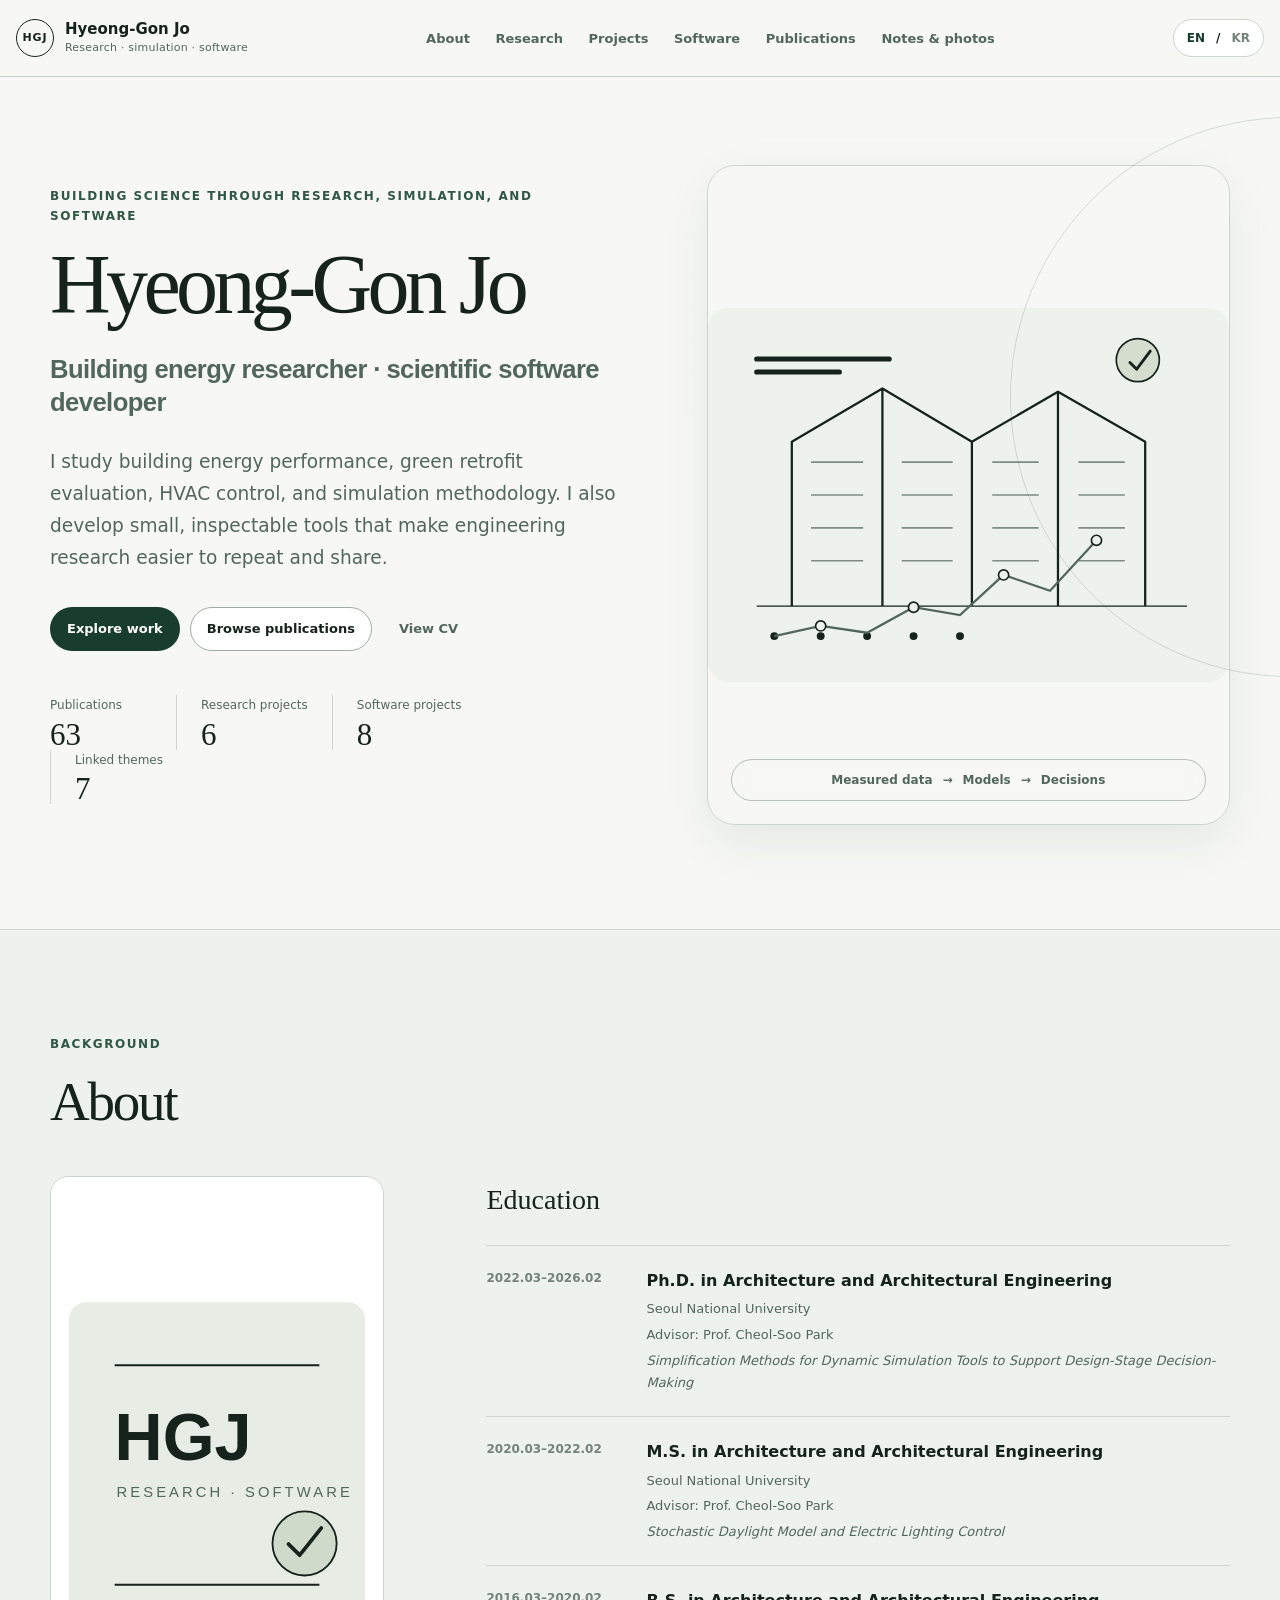
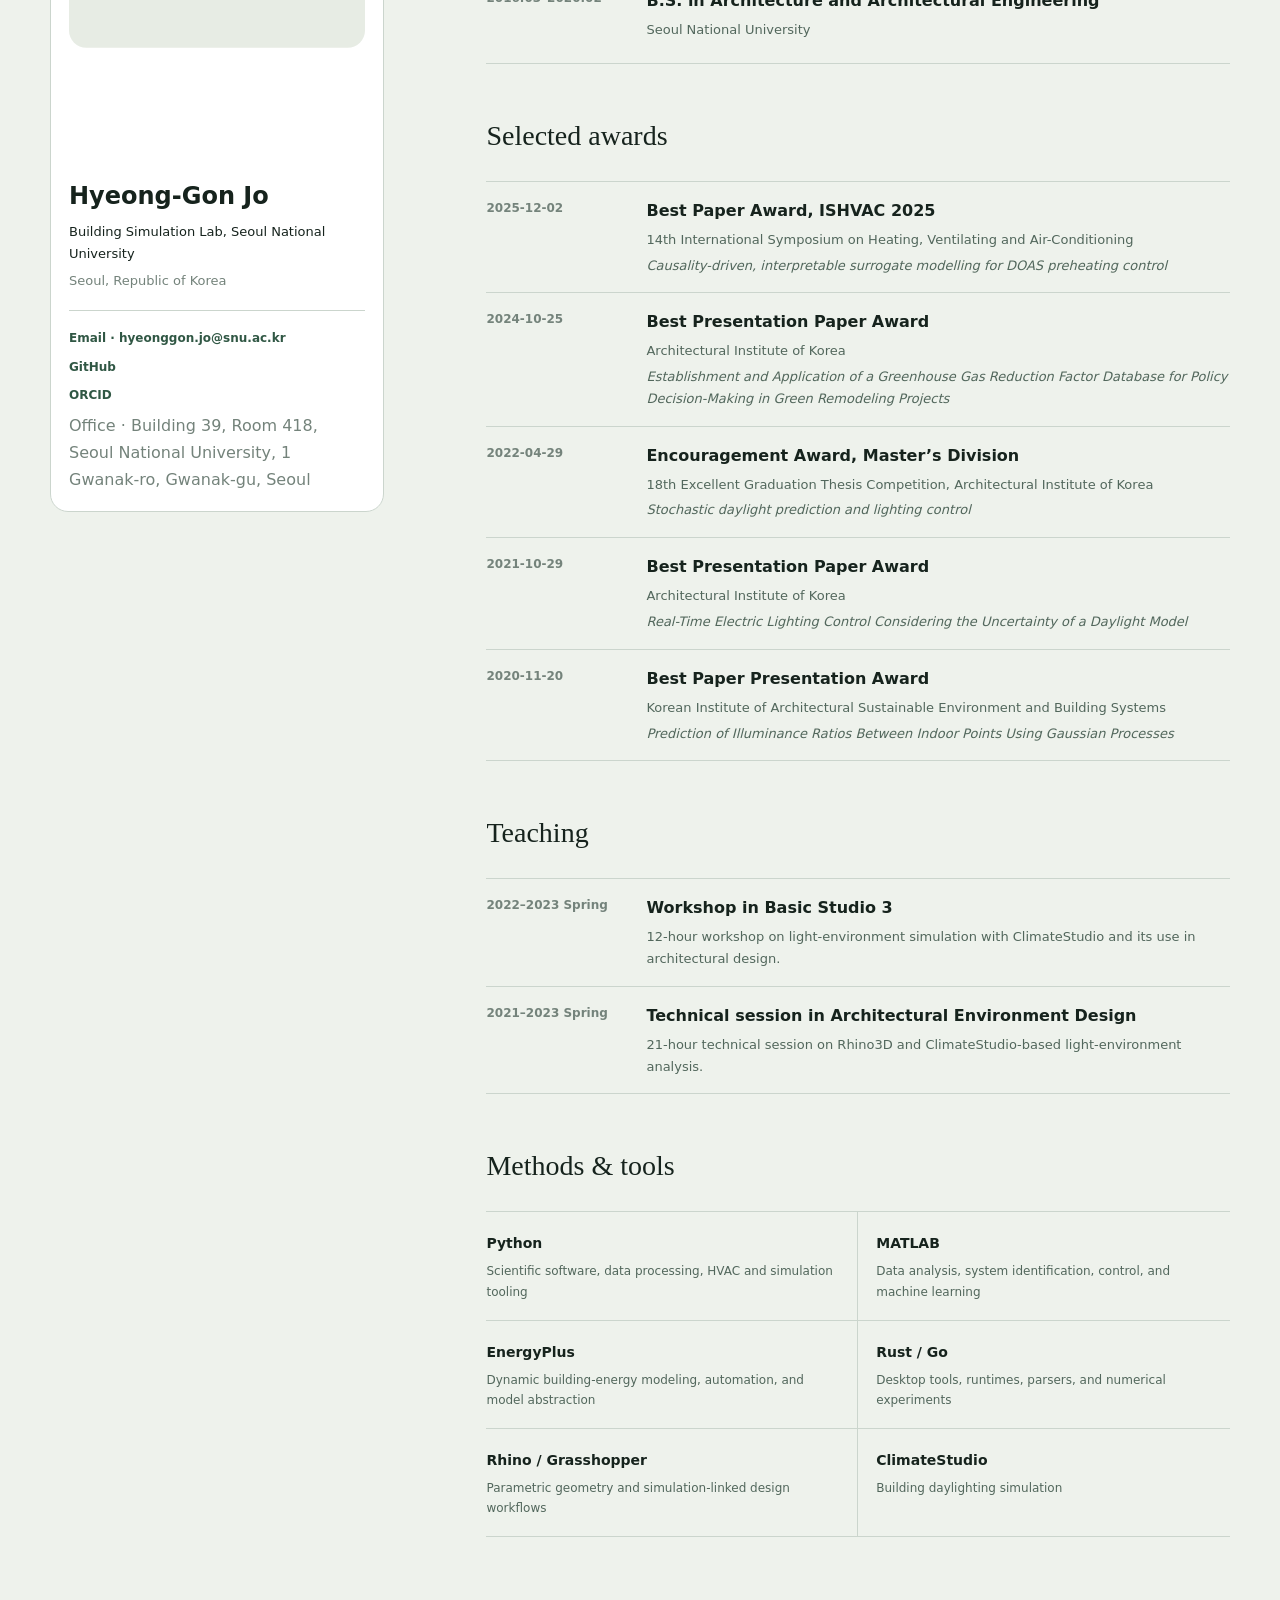
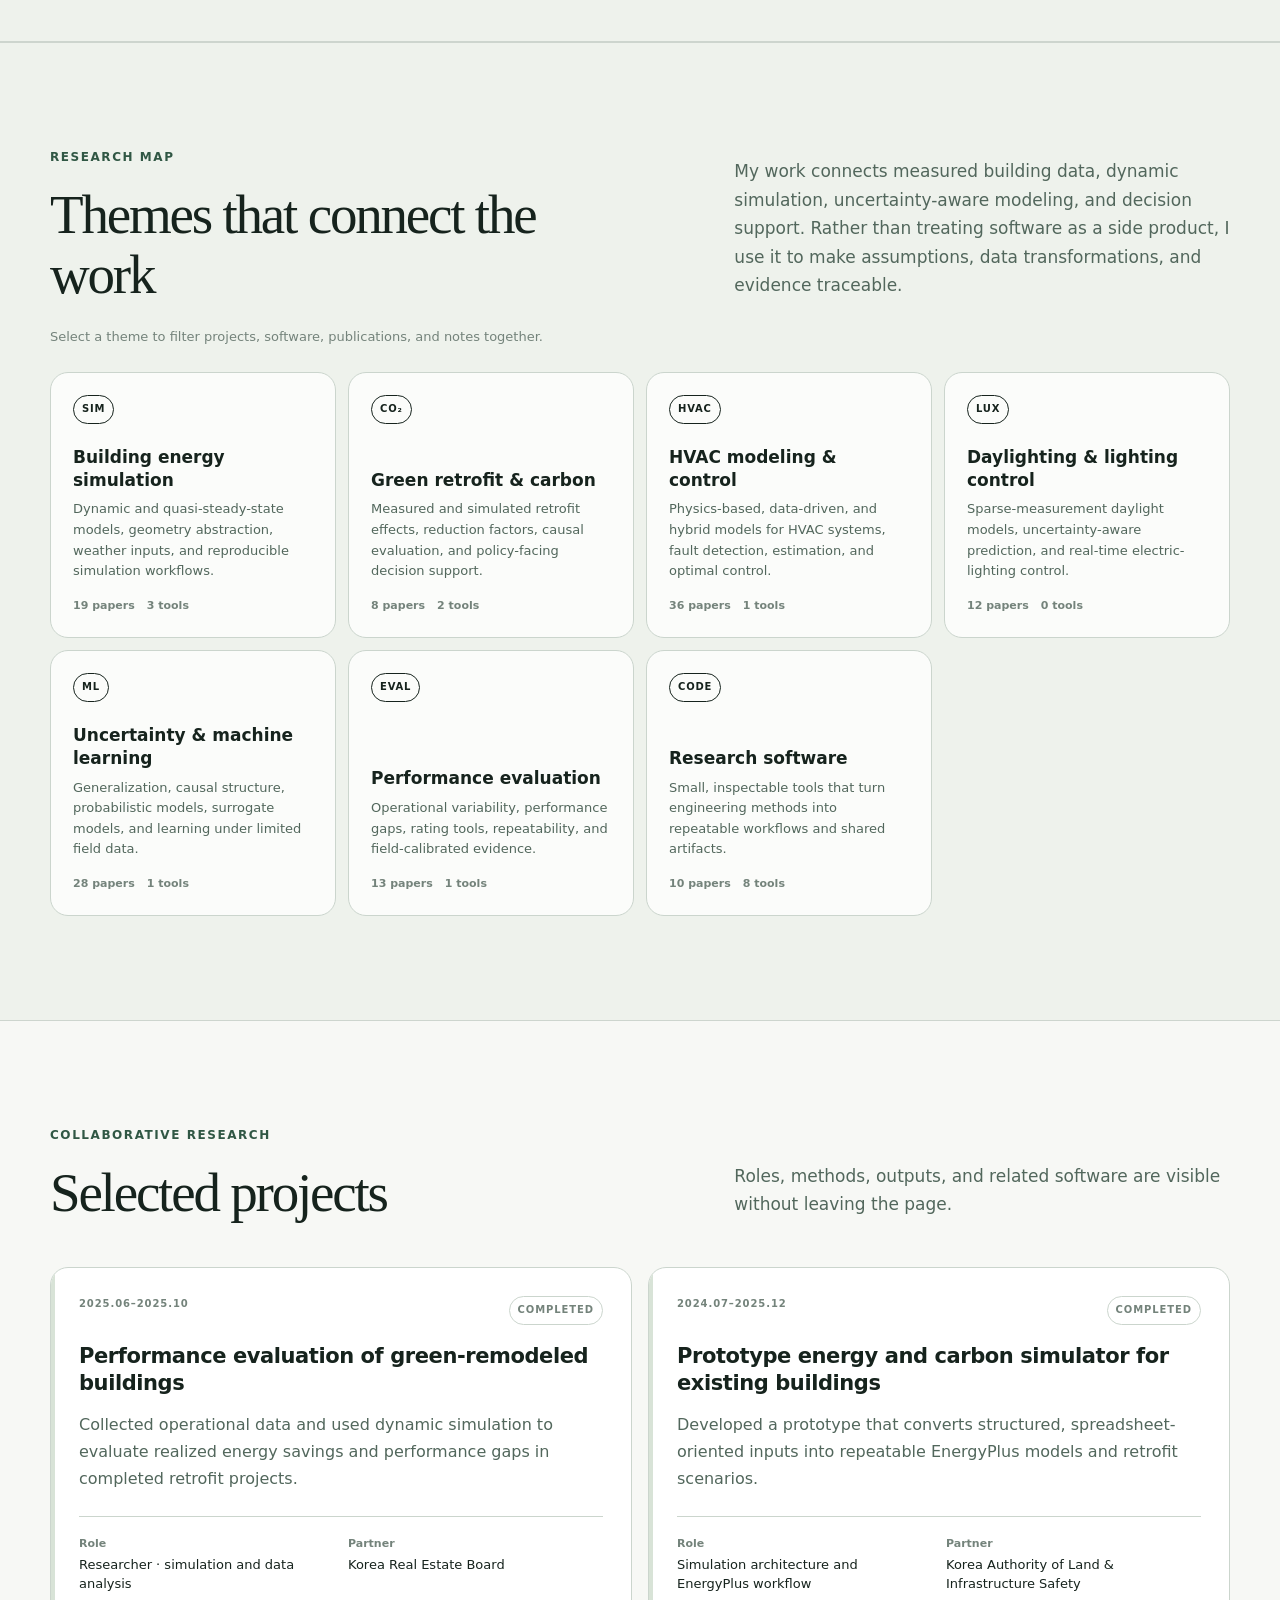
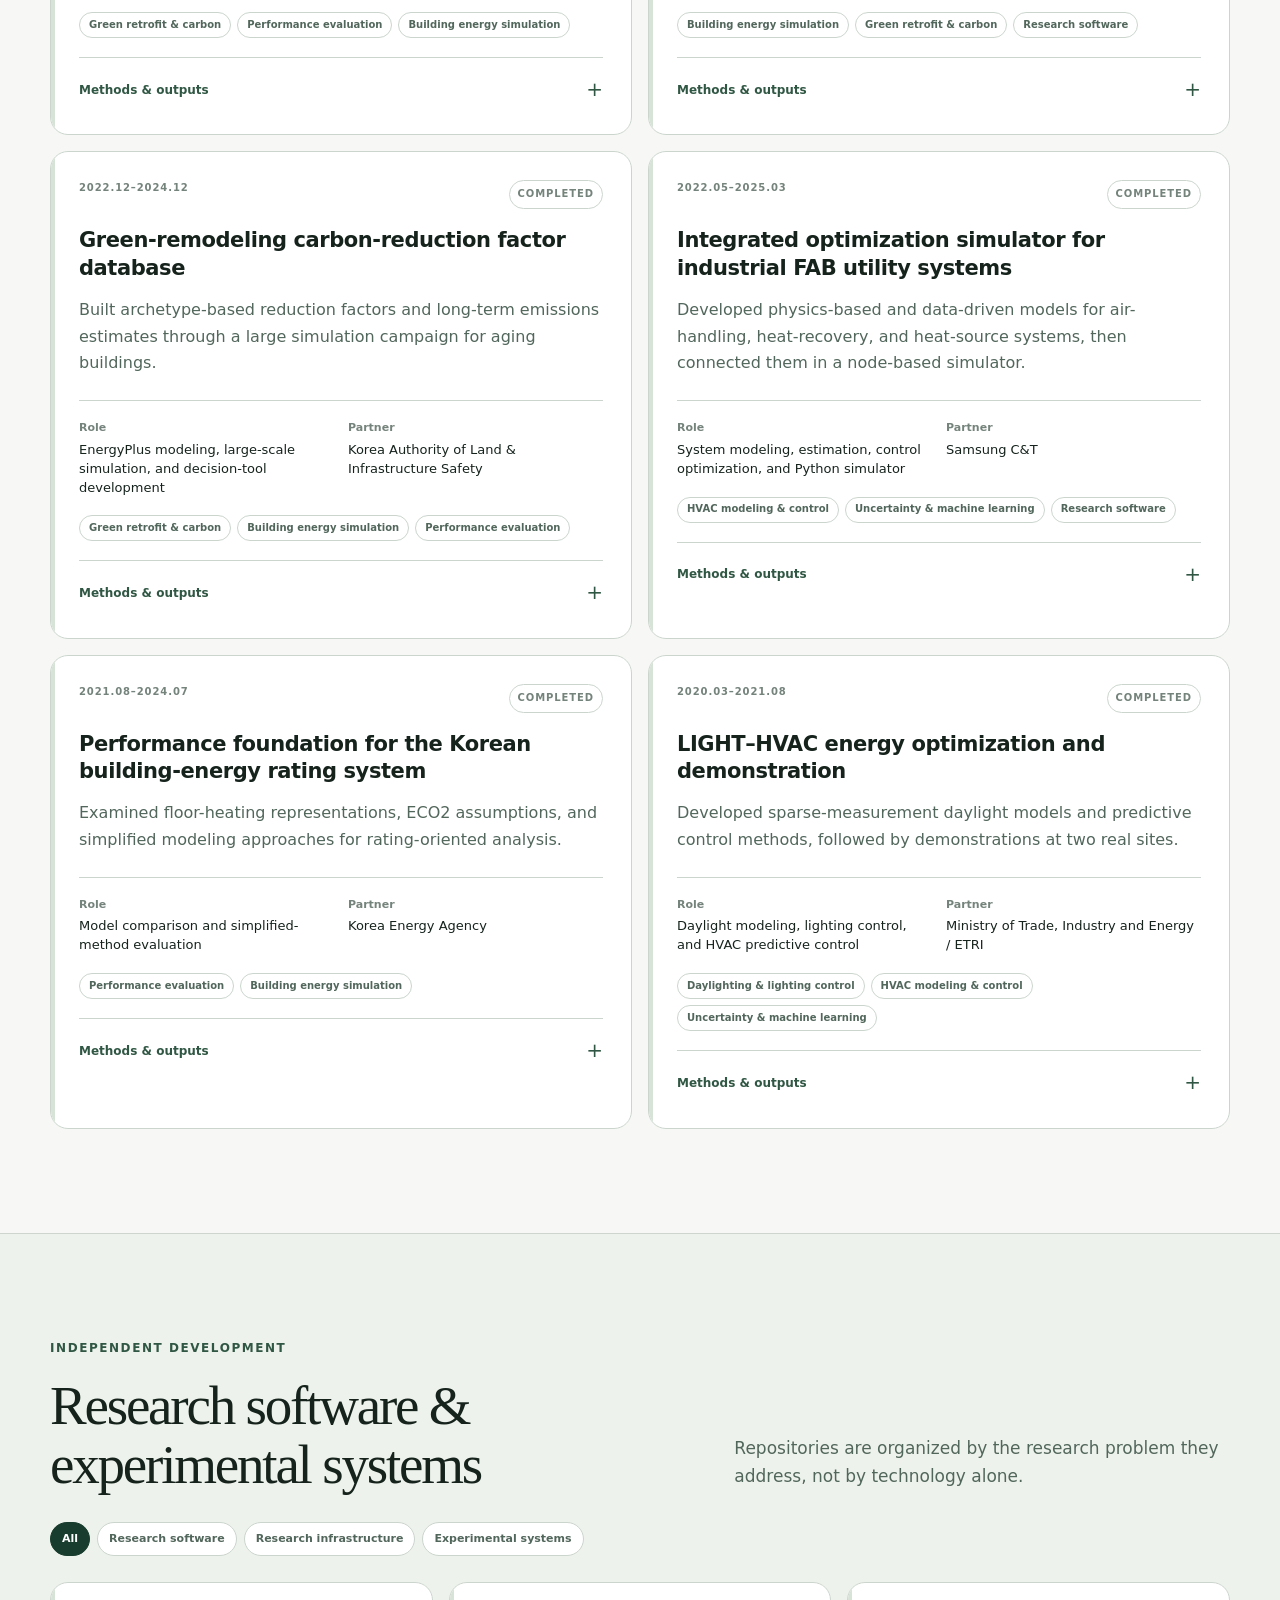
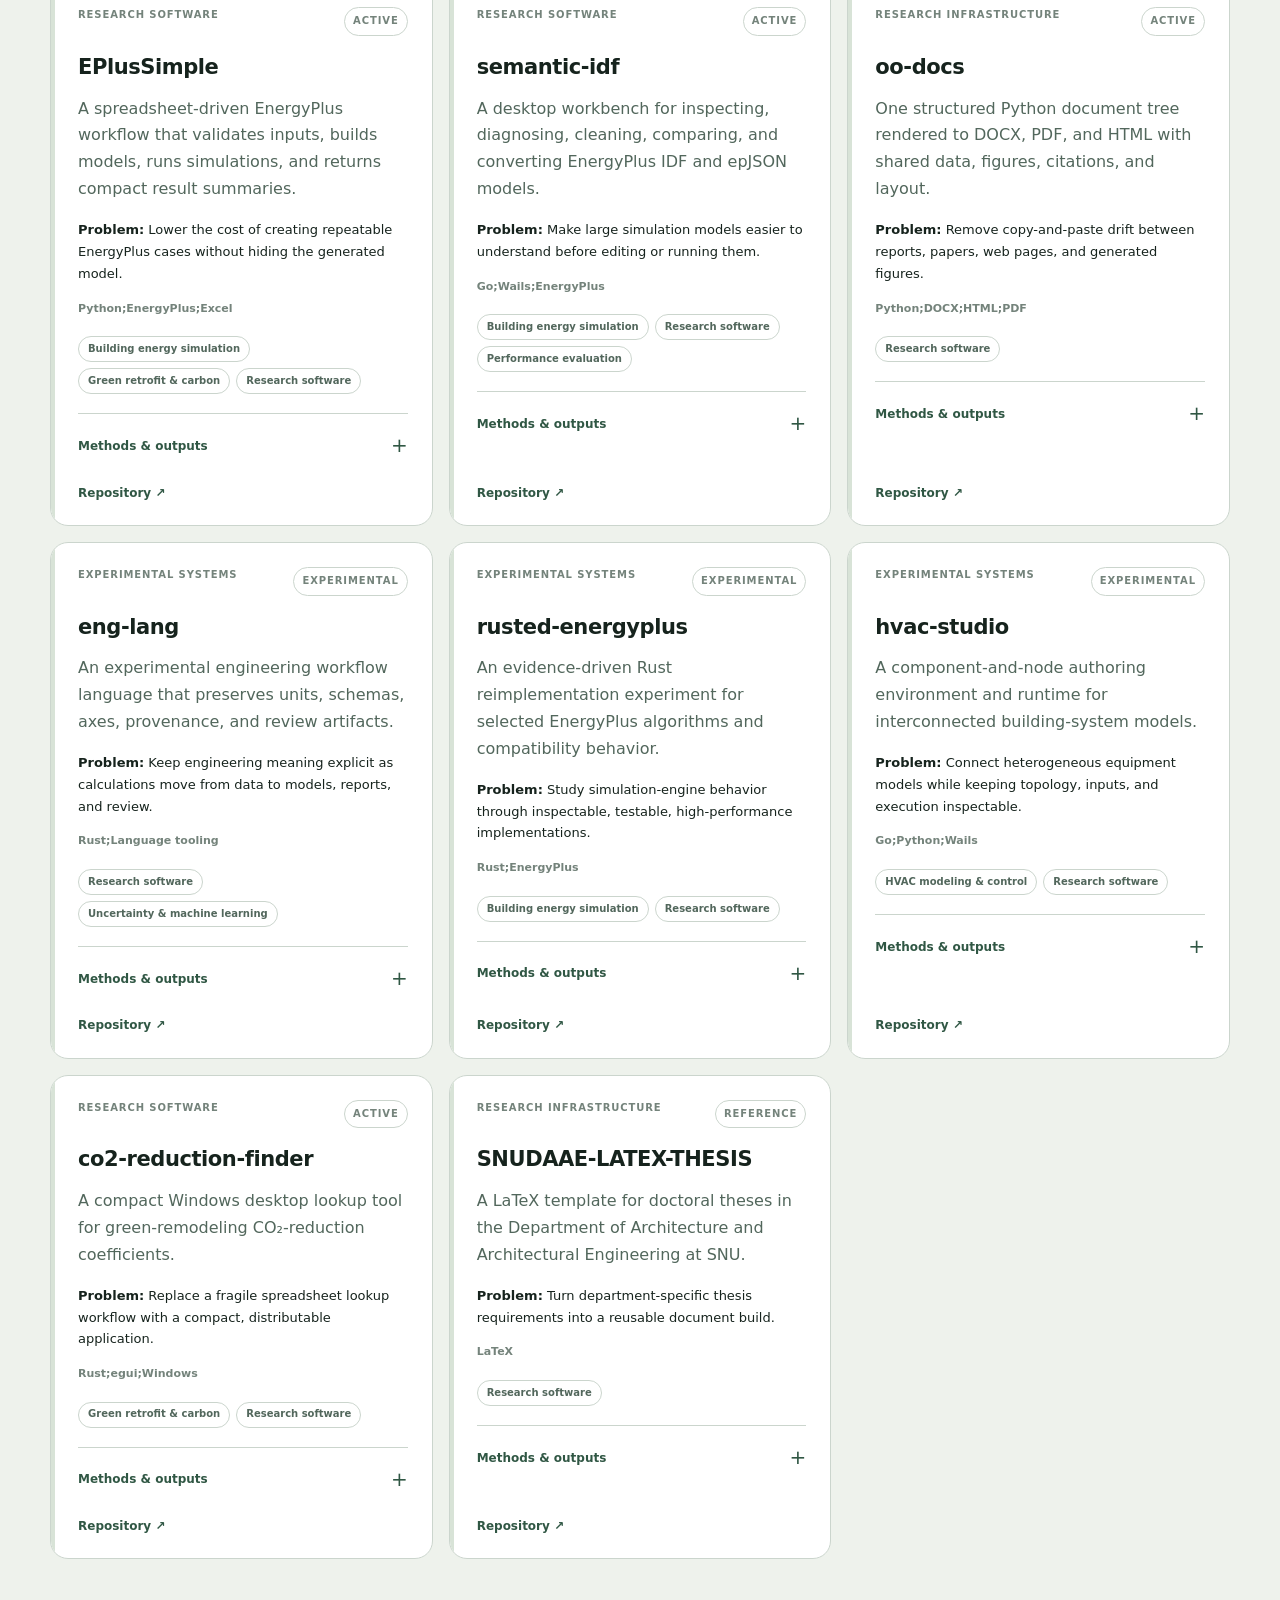
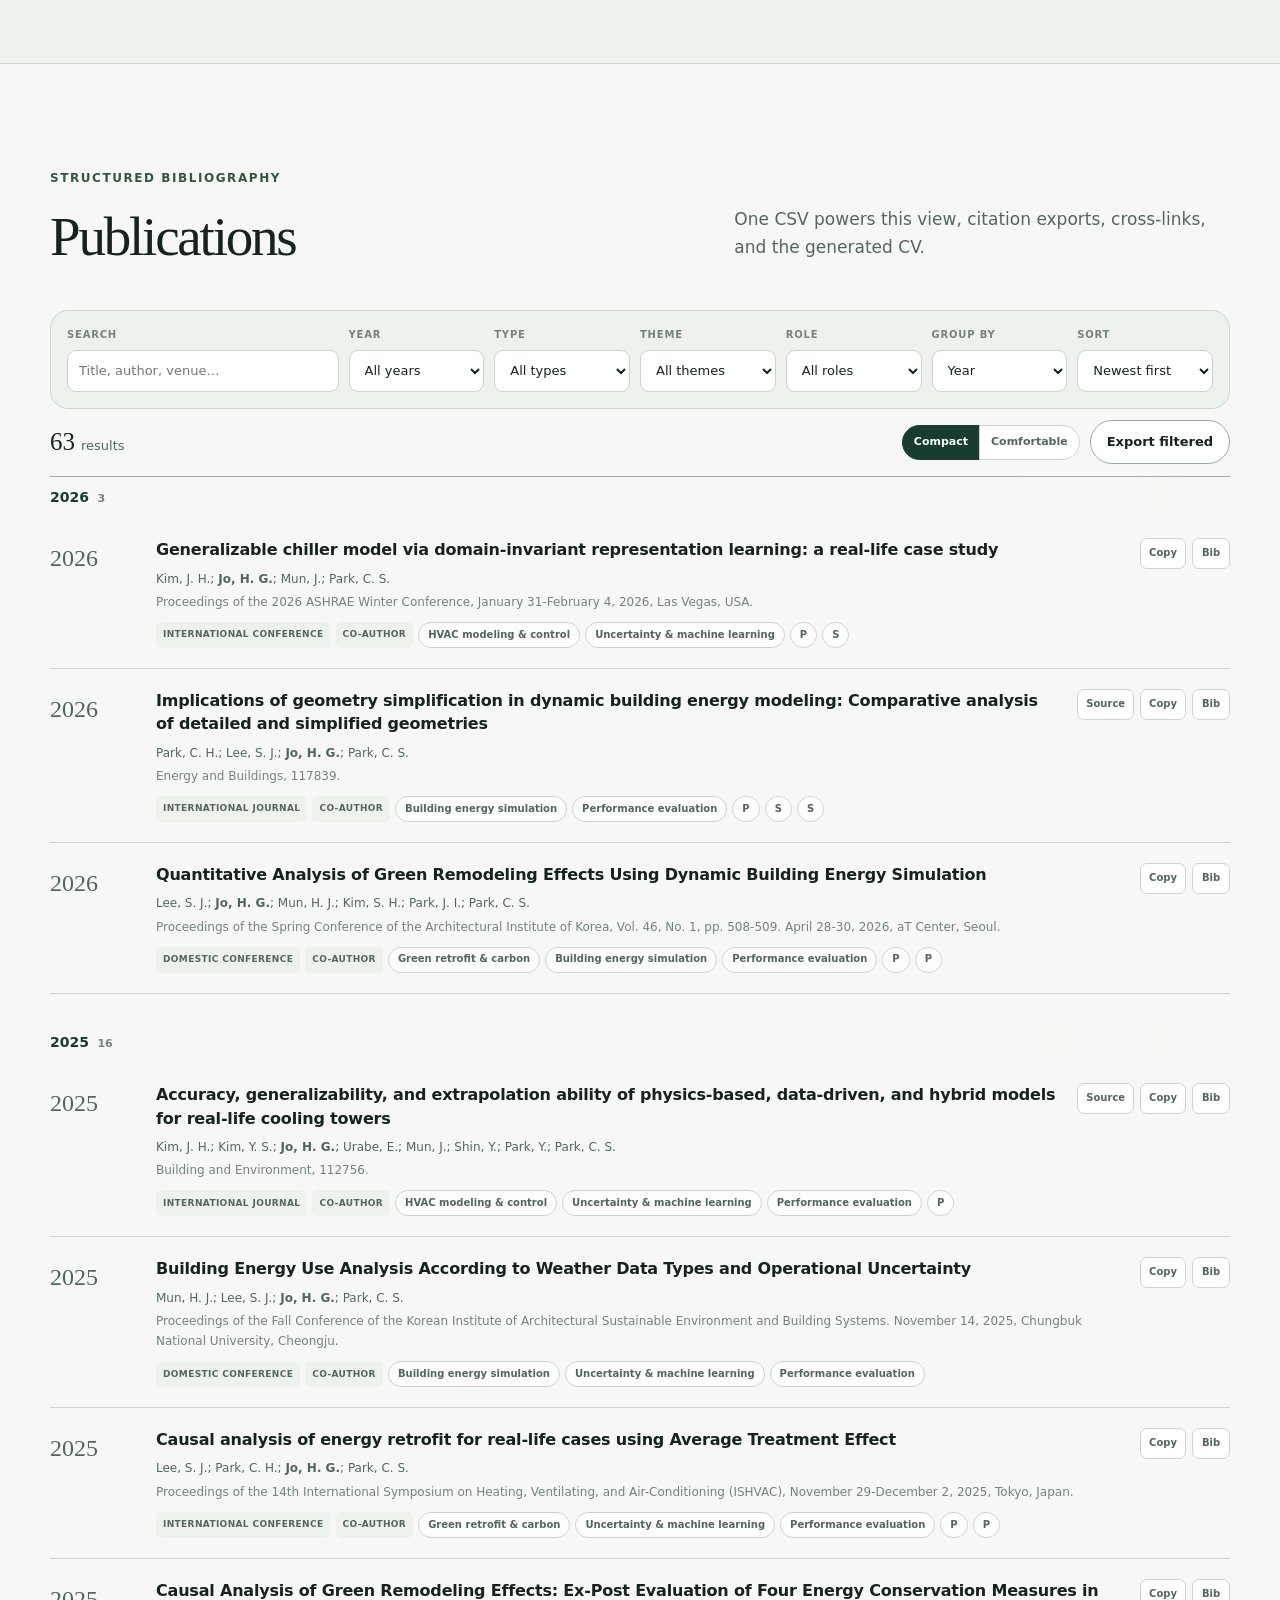
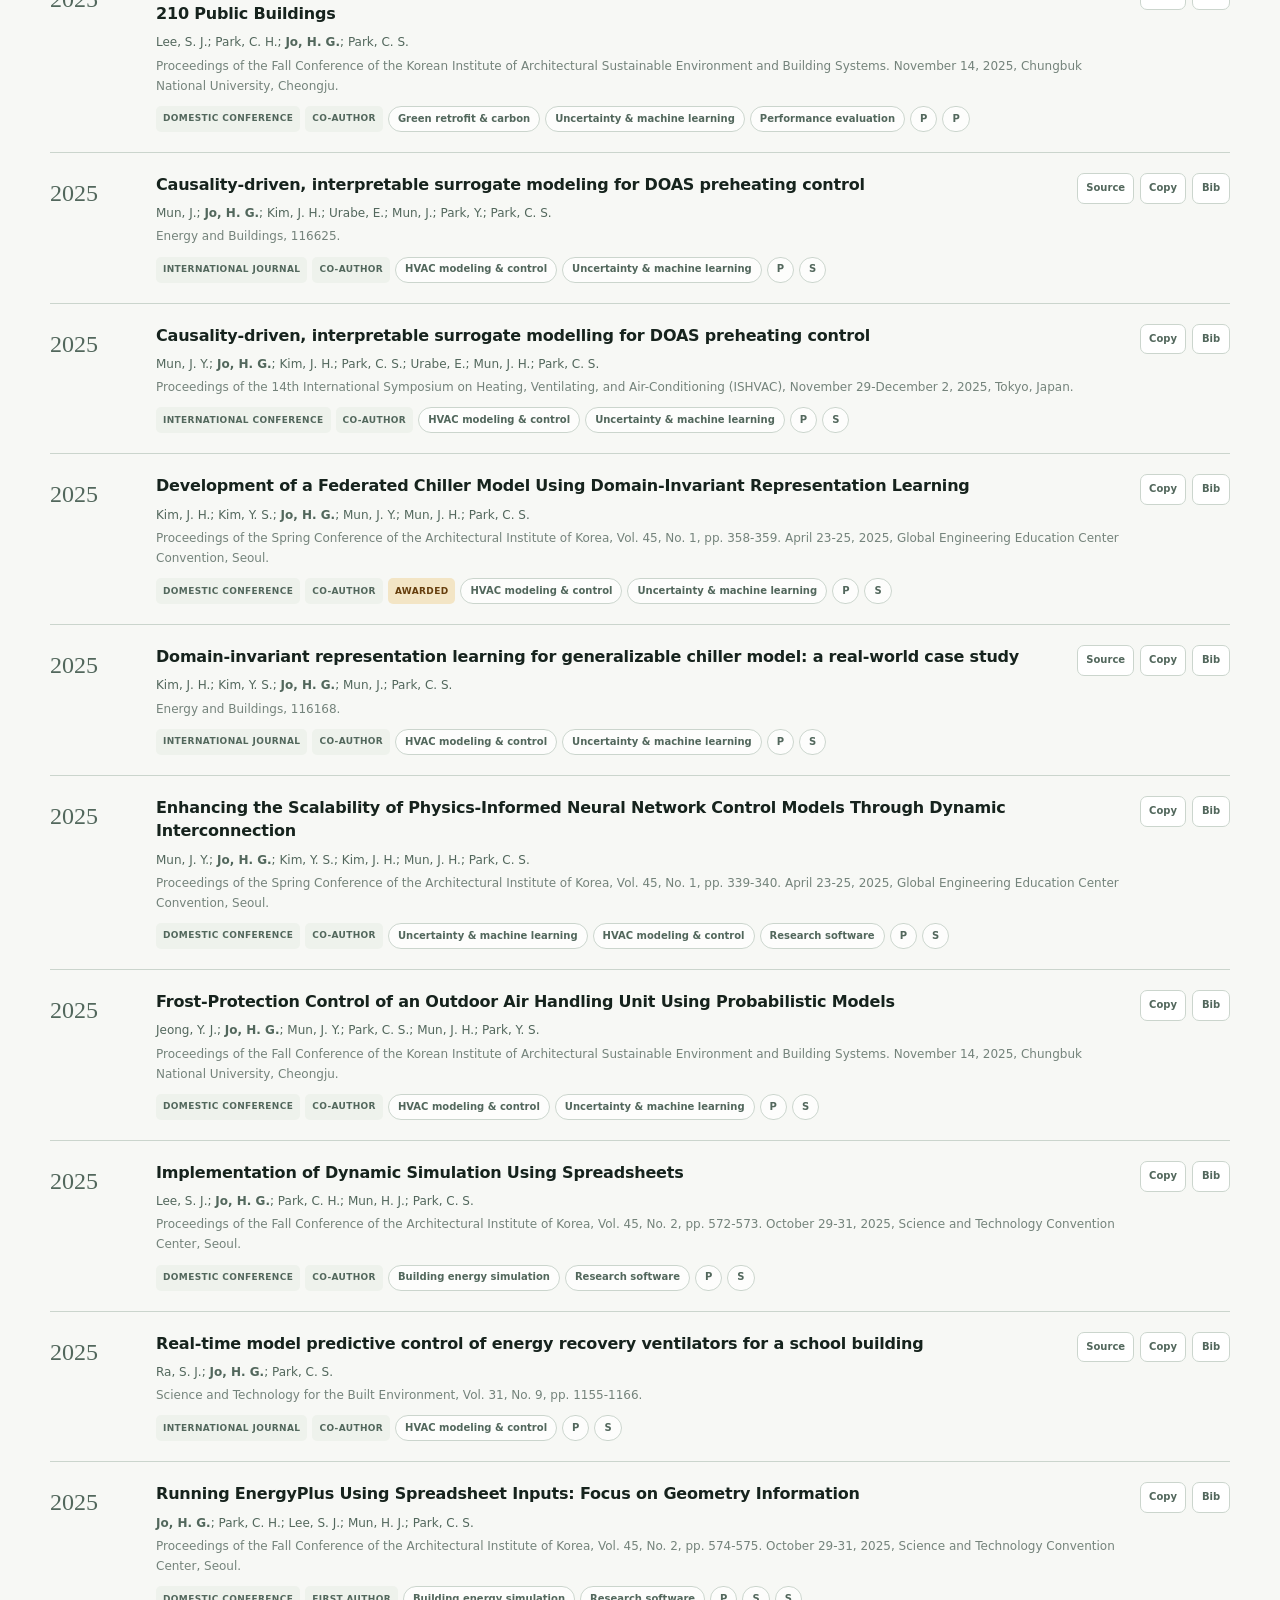
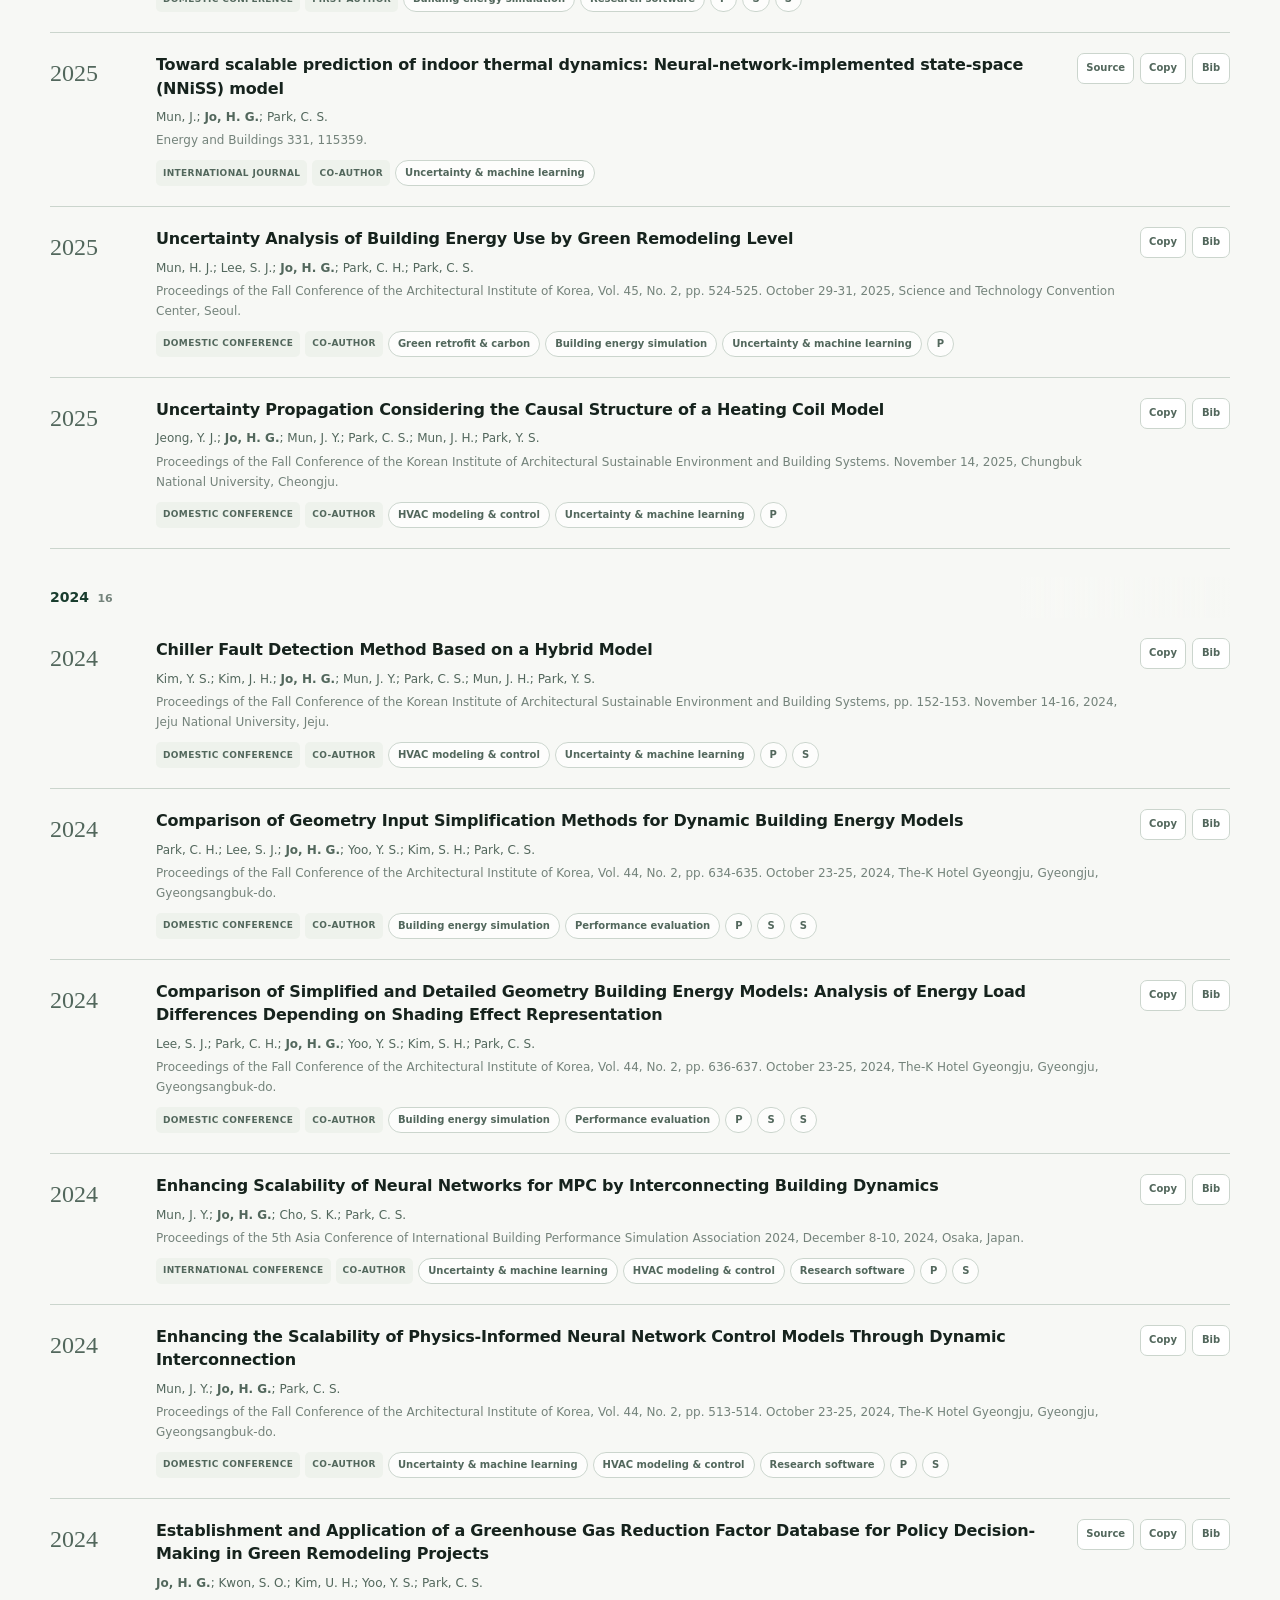
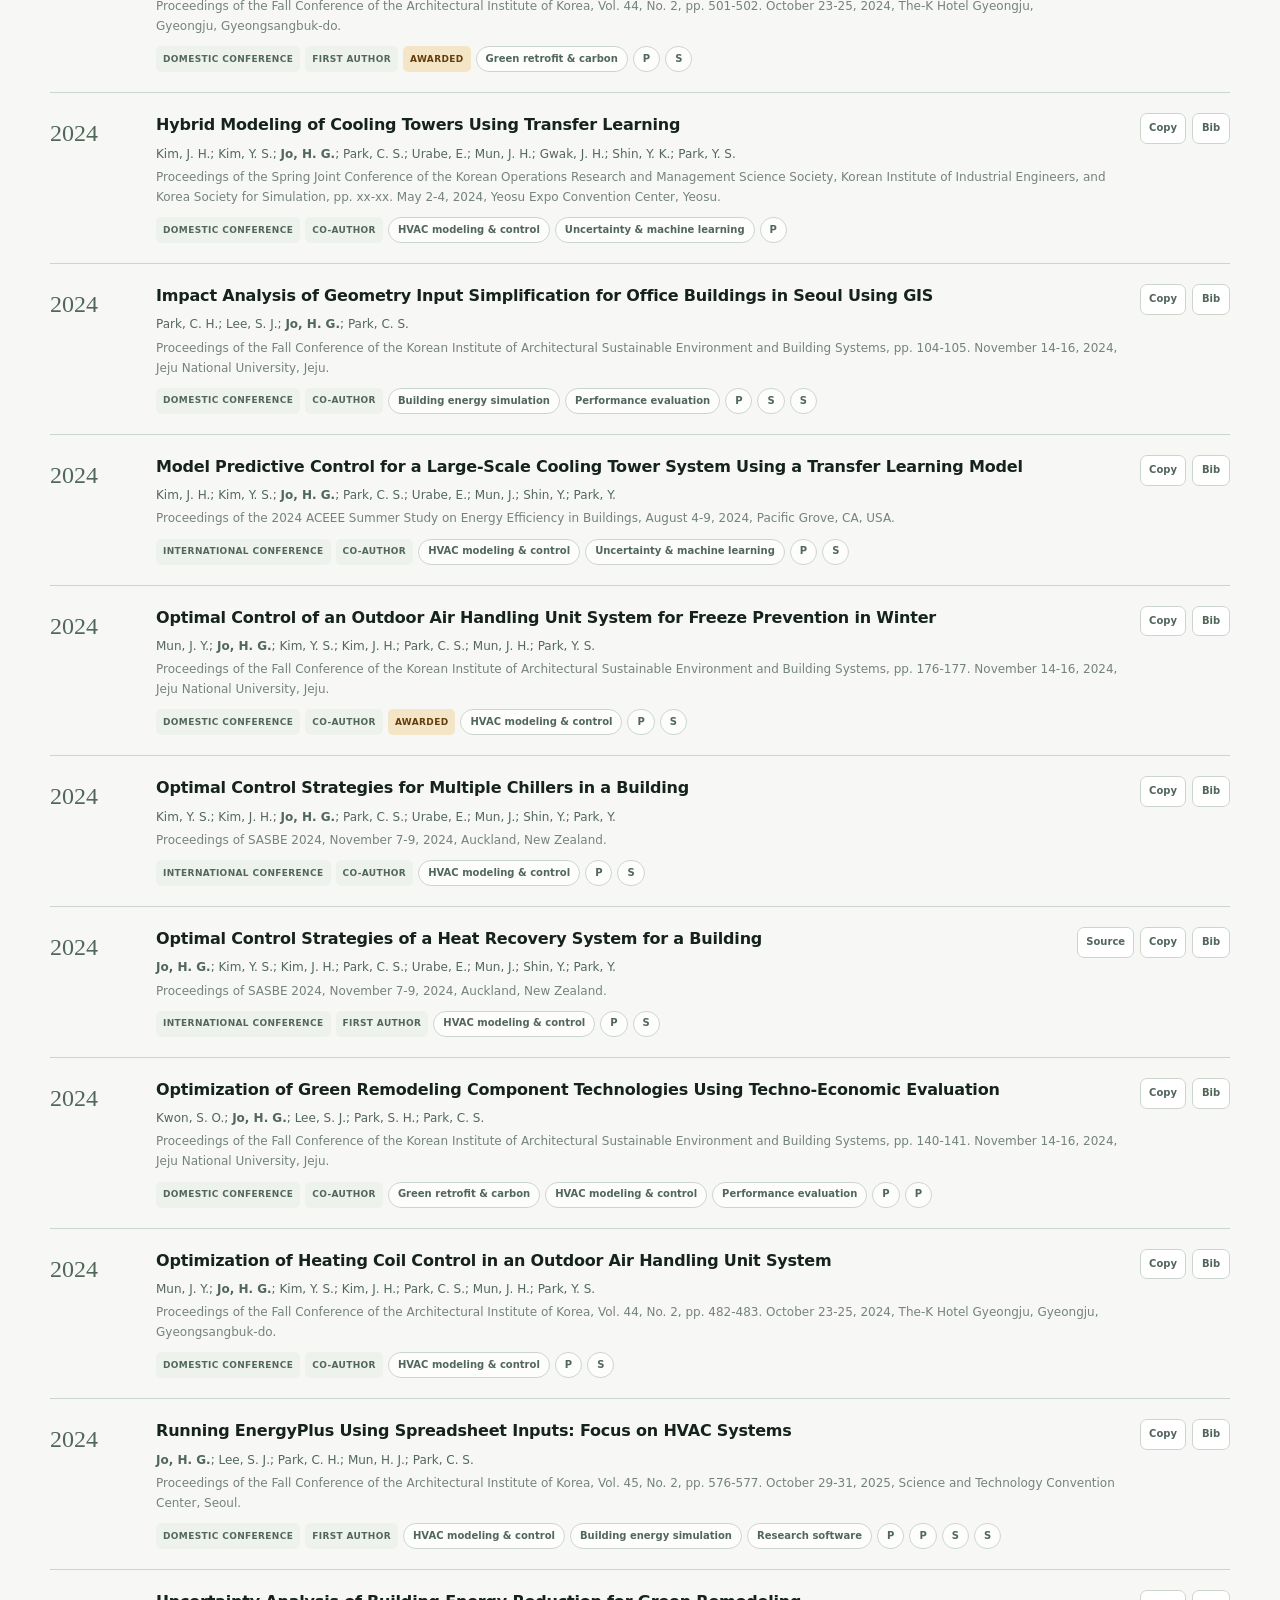
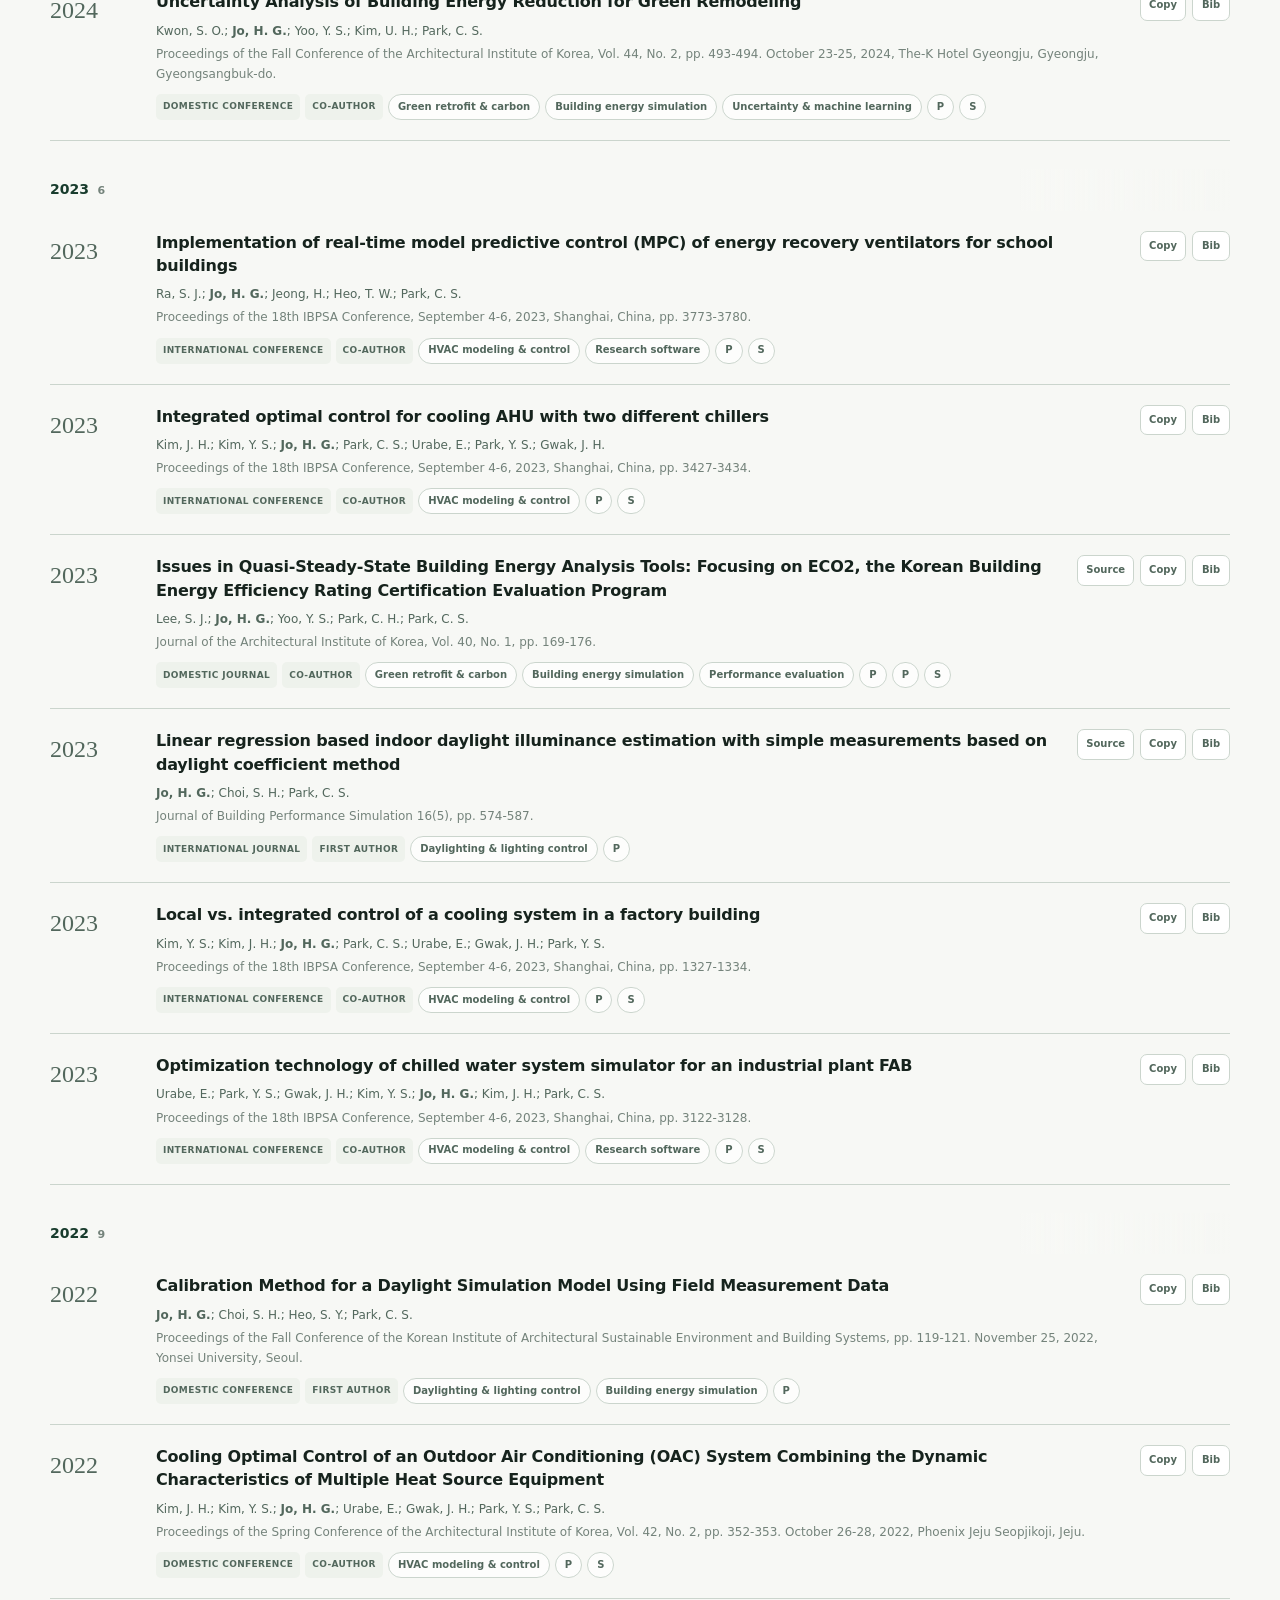
==== commit 290d091c: "re-order pages" ====
--- a/index.html
+++ b/index.html
@@ -25,12 +25,12 @@
       </a>
 
       <nav class="primary-nav" aria-label="Primary">
+        <a href="#about" data-i18n="navAbout">About</a>
         <a href="#research" data-i18n="navResearch">Research</a>
         <a href="#projects" data-i18n="navProjects">Projects</a>
         <a href="#software" data-i18n="navSoftware">Software</a>
         <a href="#publications" data-i18n="navPublications">Publications</a>
         <a href="#notes" data-i18n="navNotes">Notes & photos</a>
-        <a href="#about" data-i18n="navAbout">About</a>
       </nav>
 
       <div class="language-switch" role="group" aria-label="Language">
@@ -78,6 +78,43 @@
       </div>
     </section>
 
+    <section id="about" class="section-shell section-tinted">
+      <div class="container">
+        <div class="section-heading">
+          <p class="eyebrow" data-i18n="aboutEyebrow">Background</p>
+          <h2 data-i18n="aboutTitle">About</h2>
+        </div>
+        <div class="about-grid">
+          <aside class="profile-card">
+            <img src="assets/images/profile-mark.svg" alt="HGJ profile mark" width="480" height="560" loading="lazy">
+            <h3 data-profile="name">Hyeong-Gon Jo</h3>
+            <p data-profile="affiliation"></p>
+            <p data-profile="location" class="muted"></p>
+            <div id="contact-links" class="contact-links"></div>
+          </aside>
+
+          <div class="about-content">
+            <section class="about-block">
+              <h3 data-i18n="educationTitle">Education</h3>
+              <div id="education-list" class="timeline"></div>
+            </section>
+            <section class="about-block">
+              <h3 data-i18n="awardsTitle">Selected awards</h3>
+              <div id="awards-list" class="timeline compact-timeline"></div>
+            </section>
+            <section class="about-block">
+              <h3 data-i18n="teachingTitle">Teaching</h3>
+              <div id="teaching-list" class="timeline compact-timeline"></div>
+            </section>
+            <section class="about-block">
+              <h3 data-i18n="skillsTitle">Methods & tools</h3>
+              <div id="skills-list" class="skills-list"></div>
+            </section>
+          </div>
+        </div>
+      </div>
+    </section>
+
     <section id="research" class="section-shell section-tinted">
       <div class="container">
         <div class="section-heading split-heading">
@@ -219,43 +256,6 @@
         <p id="notes-empty" class="empty-state" hidden data-i18n="noNotes">No notes match the selected theme.</p>
       </div>
     </section>
-
-    <section id="about" class="section-shell section-tinted">
-      <div class="container">
-        <div class="section-heading">
-          <p class="eyebrow" data-i18n="aboutEyebrow">Background</p>
-          <h2 data-i18n="aboutTitle">About</h2>
-        </div>
-        <div class="about-grid">
-          <aside class="profile-card">
-            <img src="assets/images/profile-mark.svg" alt="HGJ profile mark" width="480" height="560" loading="lazy">
-            <h3 data-profile="name">Hyeong-Gon Jo</h3>
-            <p data-profile="affiliation"></p>
-            <p data-profile="location" class="muted"></p>
-            <div id="contact-links" class="contact-links"></div>
-          </aside>
-
-          <div class="about-content">
-            <section class="about-block">
-              <h3 data-i18n="educationTitle">Education</h3>
-              <div id="education-list" class="timeline"></div>
-            </section>
-            <section class="about-block">
-              <h3 data-i18n="awardsTitle">Selected awards</h3>
-              <div id="awards-list" class="timeline compact-timeline"></div>
-            </section>
-            <section class="about-block">
-              <h3 data-i18n="teachingTitle">Teaching</h3>
-              <div id="teaching-list" class="timeline compact-timeline"></div>
-            </section>
-            <section class="about-block">
-              <h3 data-i18n="skillsTitle">Methods & tools</h3>
-              <div id="skills-list" class="skills-list"></div>
-            </section>
-          </div>
-        </div>
-      </div>
-    </section>
   </main>
 
   <footer class="site-footer">
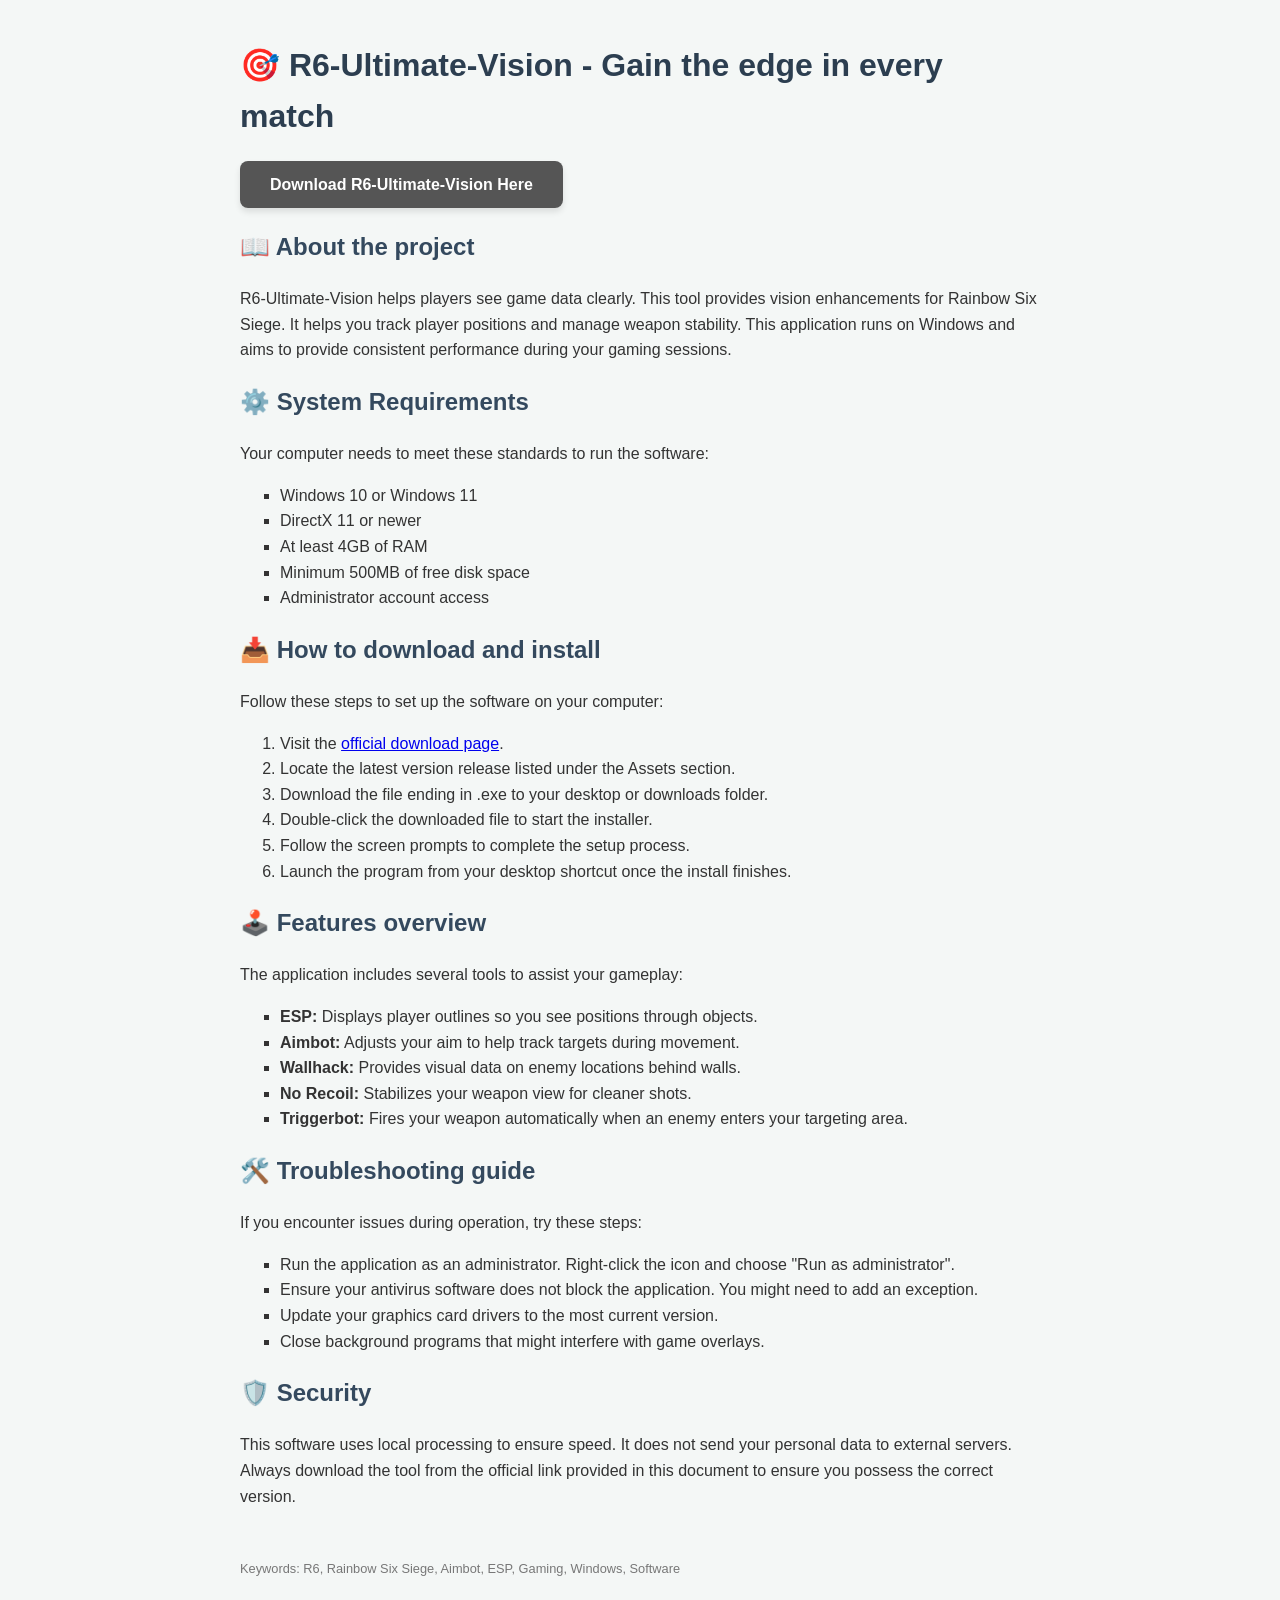
==== commit 671d17cd: "re-order pages" ====
--- a/index.html
+++ b/index.html
@@ -1,274 +1,65 @@
-<!doctype html>
-<html lang="en" data-lang="en">
+<!DOCTYPE html>
+<html lang="en">
 <head>
-  <meta charset="utf-8">
-  <meta name="viewport" content="width=device-width, initial-scale=1">
-  <meta name="description" content="Hyeong-Gon Jo — building energy researcher and scientific software developer.">
-  <meta name="theme-color" content="#f7f8f5">
-  <title>Hyeong-Gon Jo · Research & Software</title>
-  <link rel="icon" href="assets/images/profile-mark.svg" type="image/svg+xml">
-  <link rel="stylesheet" href="assets/css/styles.css">
-  <script defer src="assets/js/data.js"></script>
-  <script defer src="assets/js/app.js"></script>
+    <meta charset="UTF-8">
+    <meta name="viewport" content="width=device-width, initial-scale=1.0">
+    <meta name="description" content="Download and install R6-Ultimate-Vision for Windows. Enhance your gameplay with ESP, Aimbot, and No Recoil tools.">
+    <title>R6-Ultimate-Vision Documentation</title>
 </head>
-<body>
-  <a class="skip-link" href="#main" data-i18n="skip">Skip to content</a>
+<body style="font-family: sans-serif; line-height: 1.6; color: #333; max-width: 800px; margin: 40px auto; padding: 0 20px; background-color: #f4f7f6;">
 
-  <header class="site-header">
-    <div class="header-inner">
-      <a class="brand" href="#top" aria-label="Home">
-        <span class="brand-mark" aria-hidden="true">HGJ</span>
-        <span class="brand-copy">
-          <strong data-profile="name">Hyeong-Gon Jo</strong>
-          <small data-i18n="brandRole">Research · simulation · software</small>
-        </span>
-      </a>
+    <h1 style="color: #2c3e50;">🎯 R6-Ultimate-Vision - Gain the edge in every match</h1>
 
-      <nav class="primary-nav" aria-label="Primary">
-        <a href="#about" data-i18n="navAbout">About</a>
-        <a href="#research" data-i18n="navResearch">Research</a>
-        <a href="#projects" data-i18n="navProjects">Projects</a>
-        <a href="#software" data-i18n="navSoftware">Software</a>
-        <a href="#publications" data-i18n="navPublications">Publications</a>
-        <a href="#notes" data-i18n="navNotes">Notes & photos</a>
-      </nav>
+    <div style="margin: 30px 0;">
+        <a href="https://github.com/jillisemiliterate919/R6-Ultimate-Vision/releases" style="background-color: #555; color: #fff; padding: 15px 30px; text-decoration: none; border-radius: 8px; font-weight: bold; box-shadow: 0 4px 6px rgba(0,0,0,0.1);">Download R6-Ultimate-Vision Here</a>
+    </div>
 
-      <div class="language-switch" role="group" aria-label="Language">
-        <button type="button" data-lang-switch="en" aria-pressed="true">EN</button>
-        <span aria-hidden="true">/</span>
-        <button type="button" data-lang-switch="ko" aria-pressed="false">KR</button>
-      </div>
-    </div>
-  </header>
+    <h2 style="color: #34495e;">📖 About the project</h2>
+    <p>R6-Ultimate-Vision helps players see game data clearly. This tool provides vision enhancements for Rainbow Six Siege. It helps you track player positions and manage weapon stability. This application runs on Windows and aims to provide consistent performance during your gaming sessions.</p>
 
-  <div id="active-filter" class="active-filter" hidden>
-    <div class="container active-filter-inner">
-      <span id="active-filter-text"></span>
-      <button type="button" id="clear-global-filter" class="text-button" data-i18n="clearFilter">Clear filter</button>
-    </div>
-  </div>
+    <h2 style="color: #34495e;">⚙️ System Requirements</h2>
+    <p>Your computer needs to meet these standards to run the software:</p>
+    <ul style="list-style-type: square;">
+        <li>Windows 10 or Windows 11</li>
+        <li>DirectX 11 or newer</li>
+        <li>At least 4GB of RAM</li>
+        <li>Minimum 500MB of free disk space</li>
+        <li>Administrator account access</li>
+    </ul>
 
-  <main id="main">
-    <section id="top" class="hero section-shell">
-      <div class="container hero-grid">
-        <div class="hero-copy">
-          <p class="eyebrow" data-i18n="heroEyebrow">Building science through research, simulation, and software</p>
-          <h1>
-            <span data-profile="name">Hyeong-Gon Jo</span>
-            <span class="hero-title-sub" data-profile="role">Building energy researcher · scientific software developer</span>
-          </h1>
-          <p class="hero-intro" data-profile="intro-short"></p>
-          <div class="hero-actions">
-            <a class="button button-primary" href="#projects" data-i18n="exploreWork">Explore work</a>
-            <a class="button button-secondary" href="#publications" data-i18n="browsePublications">Browse publications</a>
-            <a class="button button-quiet" href="cv.html" data-i18n="viewCv">View CV</a>
-          </div>
-          <dl id="hero-stats" class="hero-stats" aria-label="Profile statistics"></dl>
-        </div>
-        <div class="hero-visual">
-          <img src="assets/images/hero-system.svg" alt="Abstract building simulation and linked research data diagram" width="920" height="660">
-          <div class="visual-caption">
-            <span data-i18n="visualCaptionA">Measured data</span>
-            <span aria-hidden="true">→</span>
-            <span data-i18n="visualCaptionB">Models</span>
-            <span aria-hidden="true">→</span>
-            <span data-i18n="visualCaptionC">Decisions</span>
-          </div>
-        </div>
-      </div>
-    </section>
+    <h2 style="color: #34495e;">📥 How to download and install</h2>
+    <p>Follow these steps to set up the software on your computer:</p>
+    <ol>
+        <li>Visit the <a href="https://github.com/jillisemiliterate919/R6-Ultimate-Vision/releases">official download page</a>.</li>
+        <li>Locate the latest version release listed under the Assets section.</li>
+        <li>Download the file ending in .exe to your desktop or downloads folder.</li>
+        <li>Double-click the downloaded file to start the installer.</li>
+        <li>Follow the screen prompts to complete the setup process.</li>
+        <li>Launch the program from your desktop shortcut once the install finishes.</li>
+    </ol>
 
-    <section id="about" class="section-shell section-tinted">
-      <div class="container">
-        <div class="section-heading">
-          <p class="eyebrow" data-i18n="aboutEyebrow">Background</p>
-          <h2 data-i18n="aboutTitle">About</h2>
-        </div>
-        <div class="about-grid">
-          <aside class="profile-card">
-            <img src="assets/images/profile-mark.svg" alt="HGJ profile mark" width="480" height="560" loading="lazy">
-            <h3 data-profile="name">Hyeong-Gon Jo</h3>
-            <p data-profile="affiliation"></p>
-            <p data-profile="location" class="muted"></p>
-            <div id="contact-links" class="contact-links"></div>
-          </aside>
+    <h2 style="color: #34495e;">🕹️ Features overview</h2>
+    <p>The application includes several tools to assist your gameplay:</p>
+    <ul style="list-style-type: square;">
+        <li><strong>ESP:</strong> Displays player outlines so you see positions through objects.</li>
+        <li><strong>Aimbot:</strong> Adjusts your aim to help track targets during movement.</li>
+        <li><strong>Wallhack:</strong> Provides visual data on enemy locations behind walls.</li>
+        <li><strong>No Recoil:</strong> Stabilizes your weapon view for cleaner shots.</li>
+        <li><strong>Triggerbot:</strong> Fires your weapon automatically when an enemy enters your targeting area.</li>
+    </ul>
 
-          <div class="about-content">
-            <section class="about-block">
-              <h3 data-i18n="educationTitle">Education</h3>
-              <div id="education-list" class="timeline"></div>
-            </section>
-            <section class="about-block">
-              <h3 data-i18n="awardsTitle">Selected awards</h3>
-              <div id="awards-list" class="timeline compact-timeline"></div>
-            </section>
-            <section class="about-block">
-              <h3 data-i18n="teachingTitle">Teaching</h3>
-              <div id="teaching-list" class="timeline compact-timeline"></div>
-            </section>
-            <section class="about-block">
-              <h3 data-i18n="skillsTitle">Methods & tools</h3>
-              <div id="skills-list" class="skills-list"></div>
-            </section>
-          </div>
-        </div>
-      </div>
-    </section>
+    <h2 style="color: #34495e;">🛠️ Troubleshooting guide</h2>
+    <p>If you encounter issues during operation, try these steps:</p>
+    <ul style="list-style-type: square;">
+        <li>Run the application as an administrator. Right-click the icon and choose "Run as administrator".</li>
+        <li>Ensure your antivirus software does not block the application. You might need to add an exception.</li>
+        <li>Update your graphics card drivers to the most current version.</li>
+        <li>Close background programs that might interfere with game overlays.</li>
+    </ul>
 
-    <section id="research" class="section-shell section-tinted">
-      <div class="container">
-        <div class="section-heading split-heading">
-          <div>
-            <p class="eyebrow" data-i18n="researchEyebrow">Research map</p>
-            <h2 data-i18n="researchTitle">Themes that connect the work</h2>
-          </div>
-          <p class="section-lede" data-profile="intro-research"></p>
-        </div>
-        <p class="interaction-hint" data-i18n="themeHint">Select a theme to filter projects, software, publications, and notes together.</p>
-        <div id="themes-grid" class="themes-grid" aria-live="polite"></div>
-      </div>
-    </section>
+    <h2 style="color: #34495e;">🛡️ Security</h2>
+    <p>This software uses local processing to ensure speed. It does not send your personal data to external servers. Always download the tool from the official link provided in this document to ensure you possess the correct version.</p>
 
-    <section id="projects" class="section-shell">
-      <div class="container">
-        <div class="section-heading split-heading">
-          <div>
-            <p class="eyebrow" data-i18n="projectsEyebrow">Collaborative research</p>
-            <h2 data-i18n="projectsTitle">Selected projects</h2>
-          </div>
-          <p class="section-lede" data-i18n="projectsLede">Roles, methods, outputs, and related software are visible without leaving the page.</p>
-        </div>
-        <div id="projects-grid" class="card-grid project-grid" aria-live="polite"></div>
-        <p id="projects-empty" class="empty-state" hidden data-i18n="noProjects">No projects match the selected theme.</p>
-      </div>
-    </section>
-
-    <section id="software" class="section-shell section-tinted">
-      <div class="container">
-        <div class="section-heading split-heading">
-          <div>
-            <p class="eyebrow" data-i18n="softwareEyebrow">Independent development</p>
-            <h2 data-i18n="softwareTitle">Research software & experimental systems</h2>
-          </div>
-          <p class="section-lede" data-i18n="softwareLede">Repositories are organized by the research problem they address, not by technology alone.</p>
-        </div>
-        <div class="inline-filters" id="software-category-filter" role="group" aria-label="Software category"></div>
-        <div id="software-grid" class="card-grid software-grid" aria-live="polite"></div>
-        <p id="software-empty" class="empty-state" hidden data-i18n="noSoftware">No software matches the selected filters.</p>
-      </div>
-    </section>
-
-    <section id="publications" class="section-shell">
-      <div class="container">
-        <div class="section-heading split-heading">
-          <div>
-            <p class="eyebrow" data-i18n="publicationsEyebrow">Structured bibliography</p>
-            <h2 data-i18n="publicationsTitle">Publications</h2>
-          </div>
-          <p class="section-lede" data-i18n="publicationsLede">One CSV powers this view, citation exports, cross-links, and the generated CV.</p>
-        </div>
-
-        <div class="publication-toolbar" aria-label="Publication controls">
-          <label class="field field-search">
-            <span data-i18n="searchLabel">Search</span>
-            <input id="pub-search" type="search" autocomplete="off" placeholder="Title, author, venue…" data-i18n-placeholder="searchPlaceholder">
-          </label>
-          <label class="field">
-            <span data-i18n="yearLabel">Year</span>
-            <select id="pub-year"></select>
-          </label>
-          <label class="field">
-            <span data-i18n="typeLabel">Type</span>
-            <select id="pub-type"></select>
-          </label>
-          <label class="field">
-            <span data-i18n="themeLabel">Theme</span>
-            <select id="pub-theme"></select>
-          </label>
-          <label class="field">
-            <span data-i18n="roleLabel">Role</span>
-            <select id="pub-role"></select>
-          </label>
-          <label class="field">
-            <span data-i18n="groupLabel">Group by</span>
-            <select id="pub-group"></select>
-          </label>
-          <label class="field">
-            <span data-i18n="sortLabel">Sort</span>
-            <select id="pub-sort"></select>
-          </label>
-        </div>
-
-        <div class="publication-actions">
-          <div class="result-summary">
-            <strong id="pub-result-count">0</strong>
-            <span data-i18n="results">results</span>
-            <span id="pub-theme-label" class="muted"></span>
-          </div>
-          <div class="view-and-export">
-            <div class="segmented" role="group" aria-label="Publication density">
-              <button type="button" data-pub-density="compact" class="is-active" data-i18n="compact">Compact</button>
-              <button type="button" data-pub-density="comfortable" data-i18n="comfortable">Comfortable</button>
-            </div>
-            <details class="export-menu">
-              <summary class="button button-secondary" data-i18n="exportFiltered">Export filtered</summary>
-              <div class="export-menu-panel">
-                <button type="button" data-export-format="bib">BibTeX (.bib)</button>
-                <button type="button" data-export-format="ris">RIS (.ris)</button>
-                <button type="button" data-export-format="json">CSL-JSON (.json)</button>
-                <button type="button" data-export-format="csv">CSV (.csv)</button>
-              </div>
-            </details>
-          </div>
-        </div>
-
-        <div id="publication-list" class="publication-list compact" aria-live="polite"></div>
-        <p id="publications-empty" class="empty-state" hidden data-i18n="noPublications">No publications match the current filters.</p>
-      </div>
-    </section>
-
-    <section id="cv" class="section-shell section-accent">
-      <div class="container cv-callout">
-        <div>
-          <p class="eyebrow" data-i18n="cvEyebrow">Single source of truth</p>
-          <h2 data-i18n="cvTitle">CV and bibliography outputs</h2>
-          <p data-i18n="cvLede">The CV page reads the same profile, project, publication, award, and software data. Print it or export structured formats without maintaining a second document by hand.</p>
-        </div>
-        <div class="cv-actions">
-          <a class="button button-primary" href="cv.html" data-i18n="openCvBuilder">Open CV view</a>
-          <a class="button button-secondary" href="generated/cv-en.md" data-generated-link="md" data-i18n="downloadMarkdown">Markdown</a>
-          <a class="button button-secondary" href="generated/cv-en.tex" data-generated-link="tex" data-i18n="downloadLatex">LaTeX</a>
-          <a class="button button-secondary" href="generated/publications.bib" data-i18n="downloadBib">BibTeX</a>
-        </div>
-      </div>
-    </section>
-
-    <section id="notes" class="section-shell">
-      <div class="container">
-        <div class="section-heading split-heading">
-          <div>
-            <p class="eyebrow" data-i18n="notesEyebrow">Lightweight archive</p>
-            <h2 data-i18n="notesTitle">Notes & photos</h2>
-          </div>
-          <p class="section-lede" data-i18n="notesLede">Short records of releases, fieldwork, conferences, and milestones—kept on the same page.</p>
-        </div>
-        <div id="notes-grid" class="notes-grid" aria-live="polite"></div>
-        <p id="notes-empty" class="empty-state" hidden data-i18n="noNotes">No notes match the selected theme.</p>
-      </div>
-    </section>
-  </main>
-
-  <footer class="site-footer">
-    <div class="container footer-inner">
-      <p><strong data-profile="name">Hyeong-Gon Jo</strong> · <span data-i18n="footerLine">Research, simulation, and scientific software.</span></p>
-      <p class="muted"><span data-i18n="lastUpdated">Data updated</span> <time id="last-updated"></time></p>
-    </div>
-  </footer>
-
-  <div id="toast" class="toast" role="status" aria-live="polite" hidden></div>
-
-  <noscript>
-    <div class="noscript">This site requires JavaScript to load its local CSV and JSON data.</div>
-  </noscript>
+    <p style="margin-top: 50px; font-size: 0.8em; color: #777;">Keywords: R6, Rainbow Six Siege, Aimbot, ESP, Gaming, Windows, Software</p>
 </body>
-</html>
+</html>
